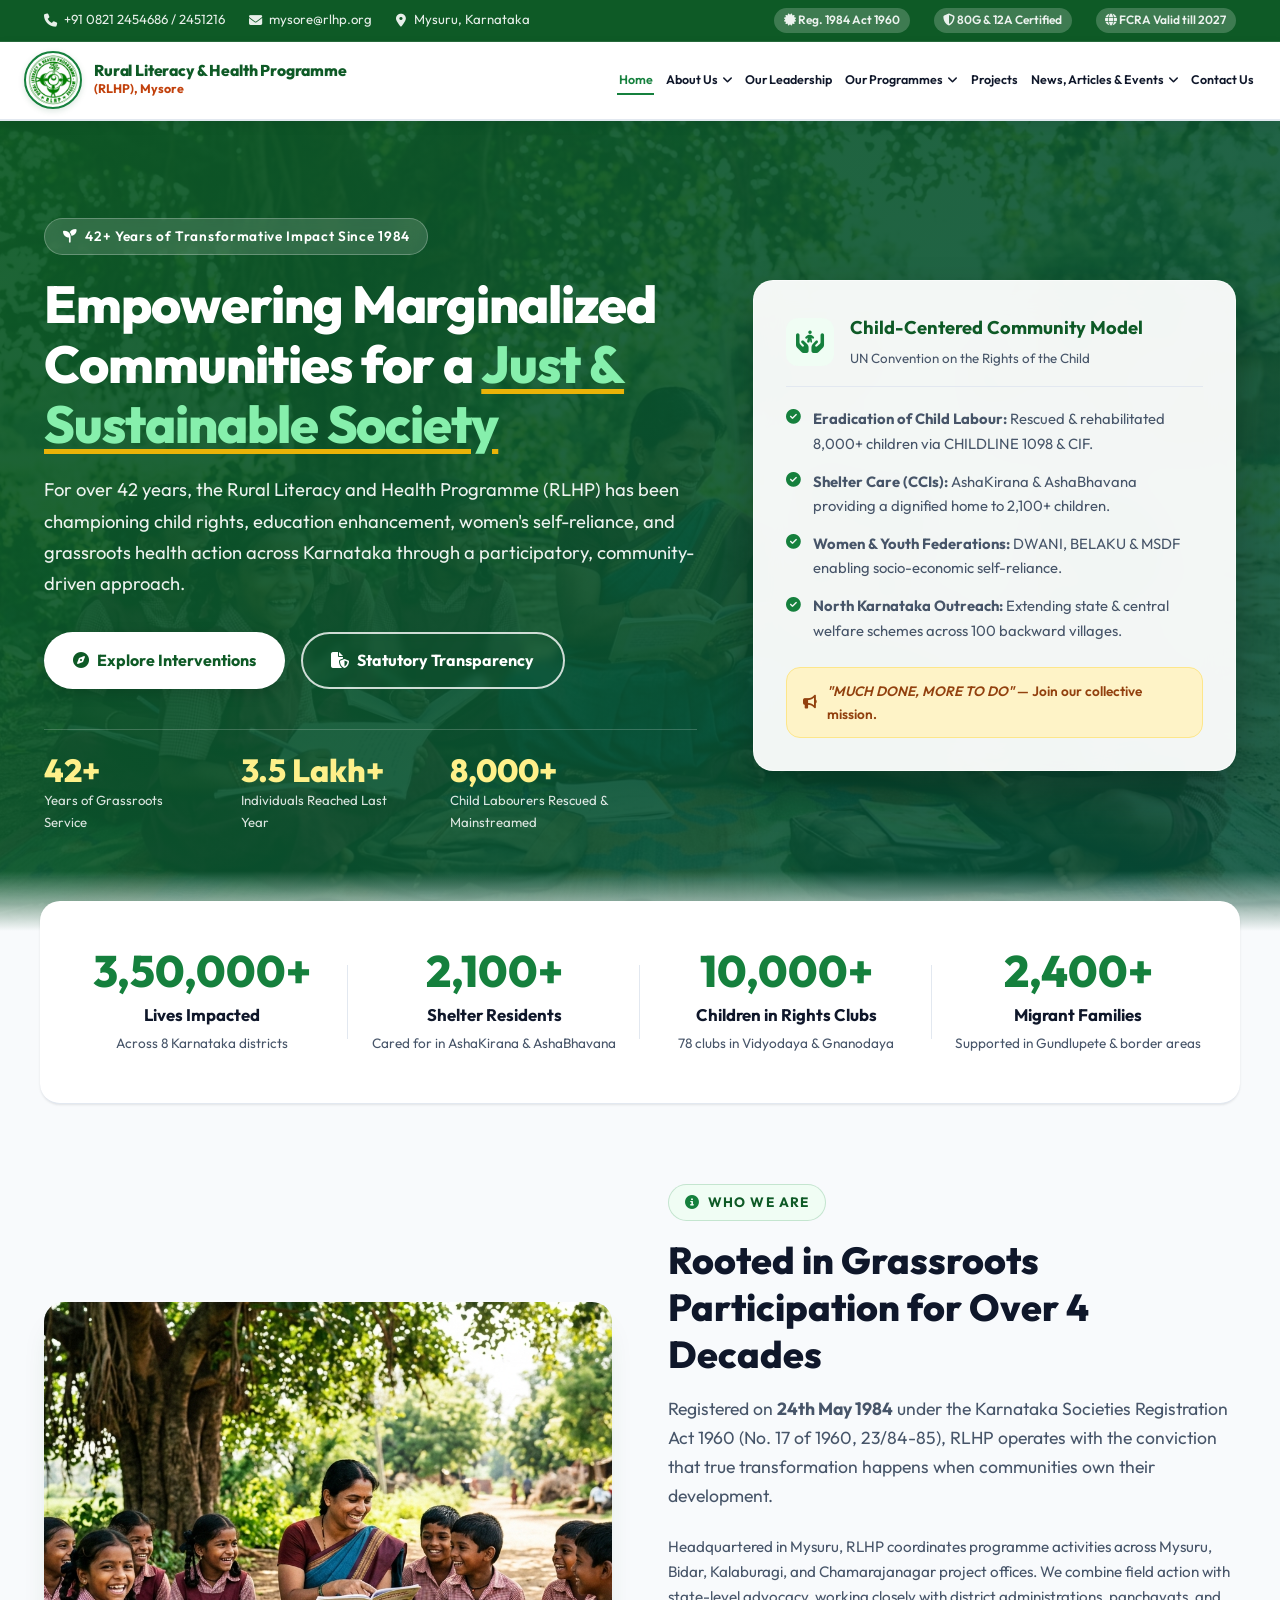
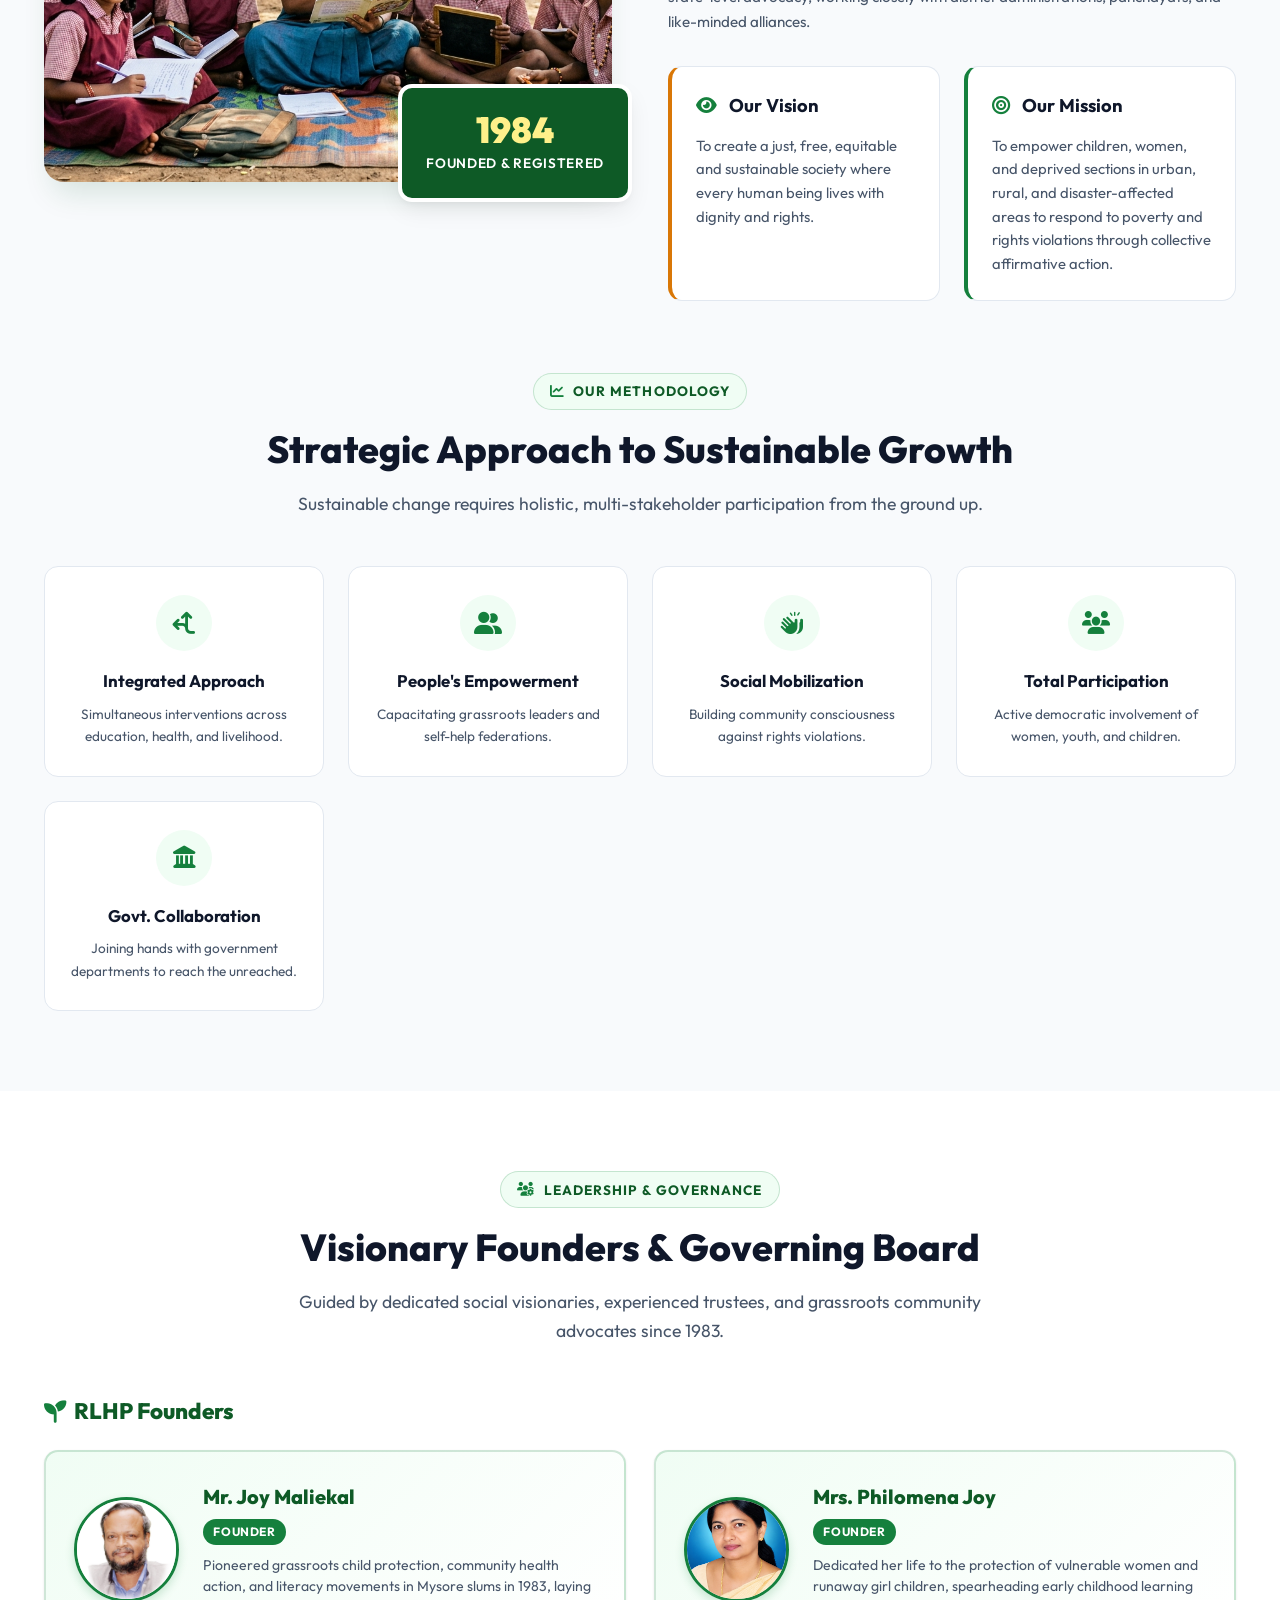
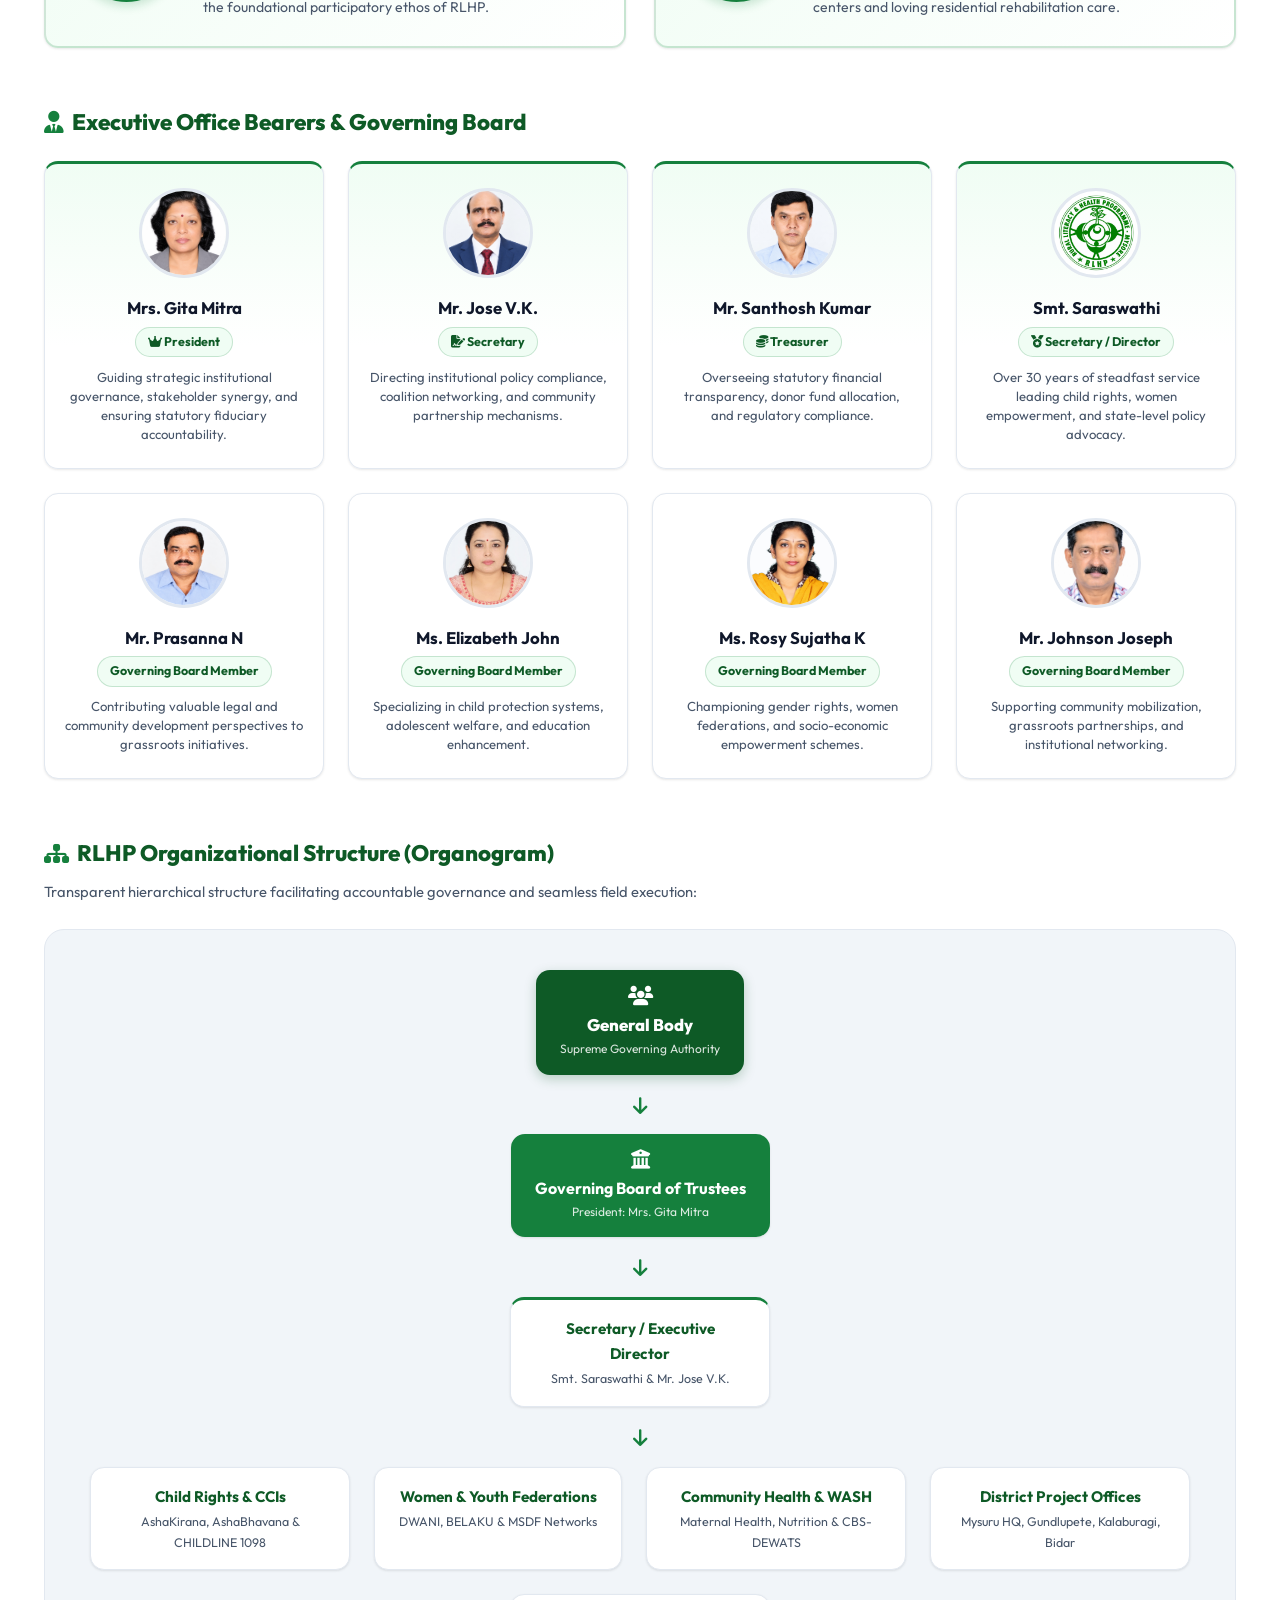
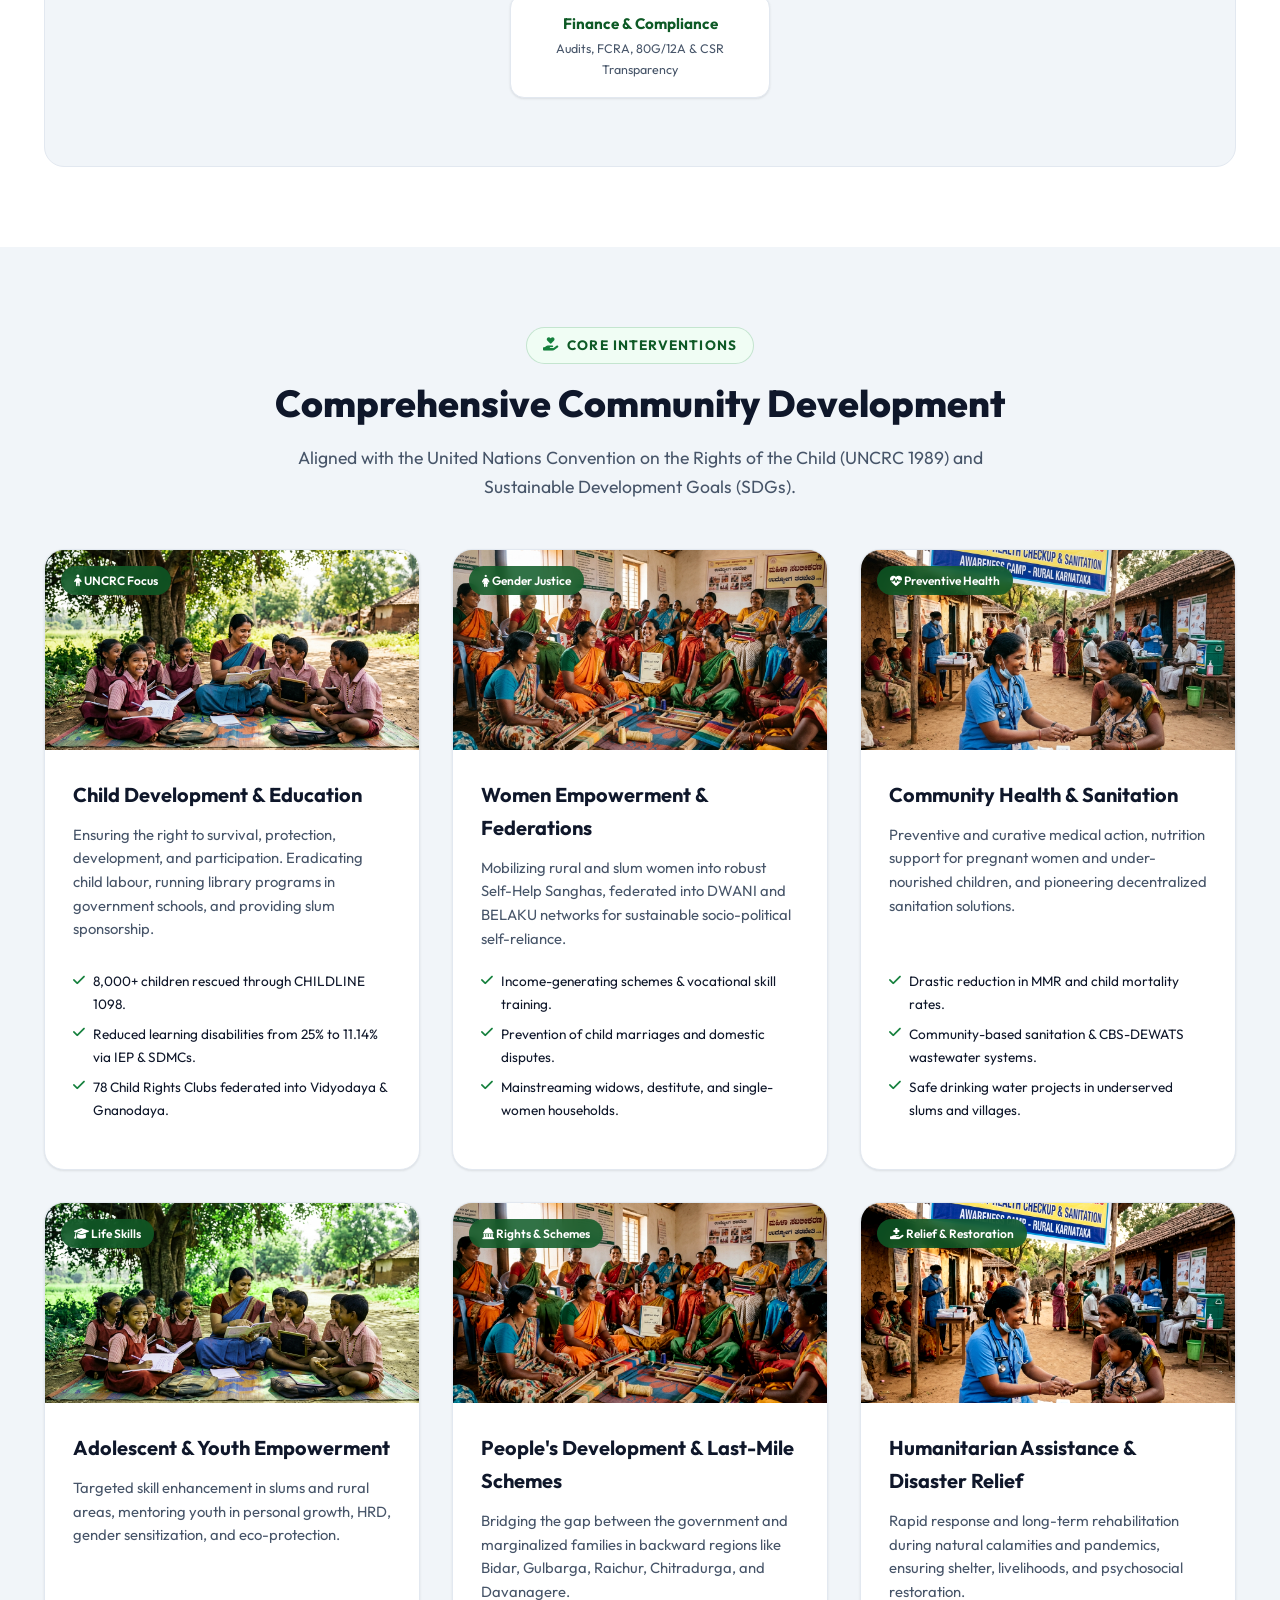
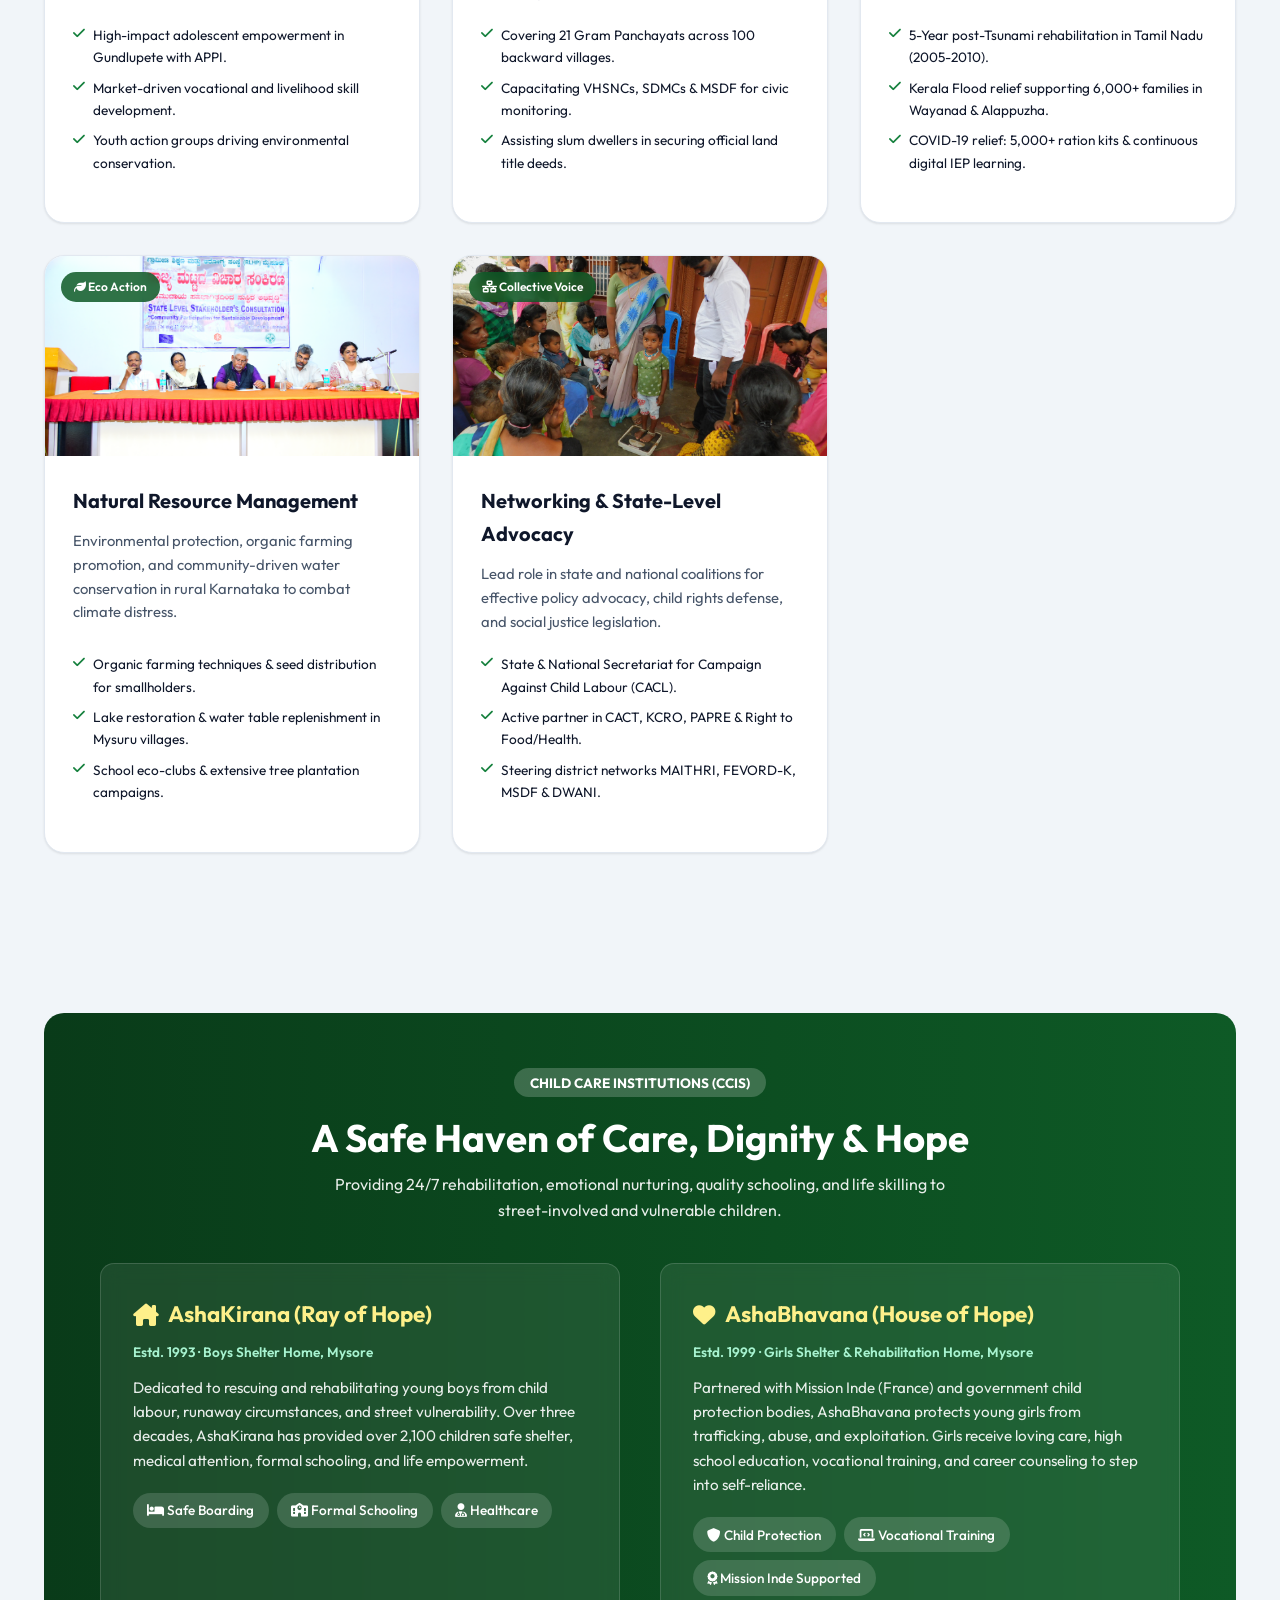
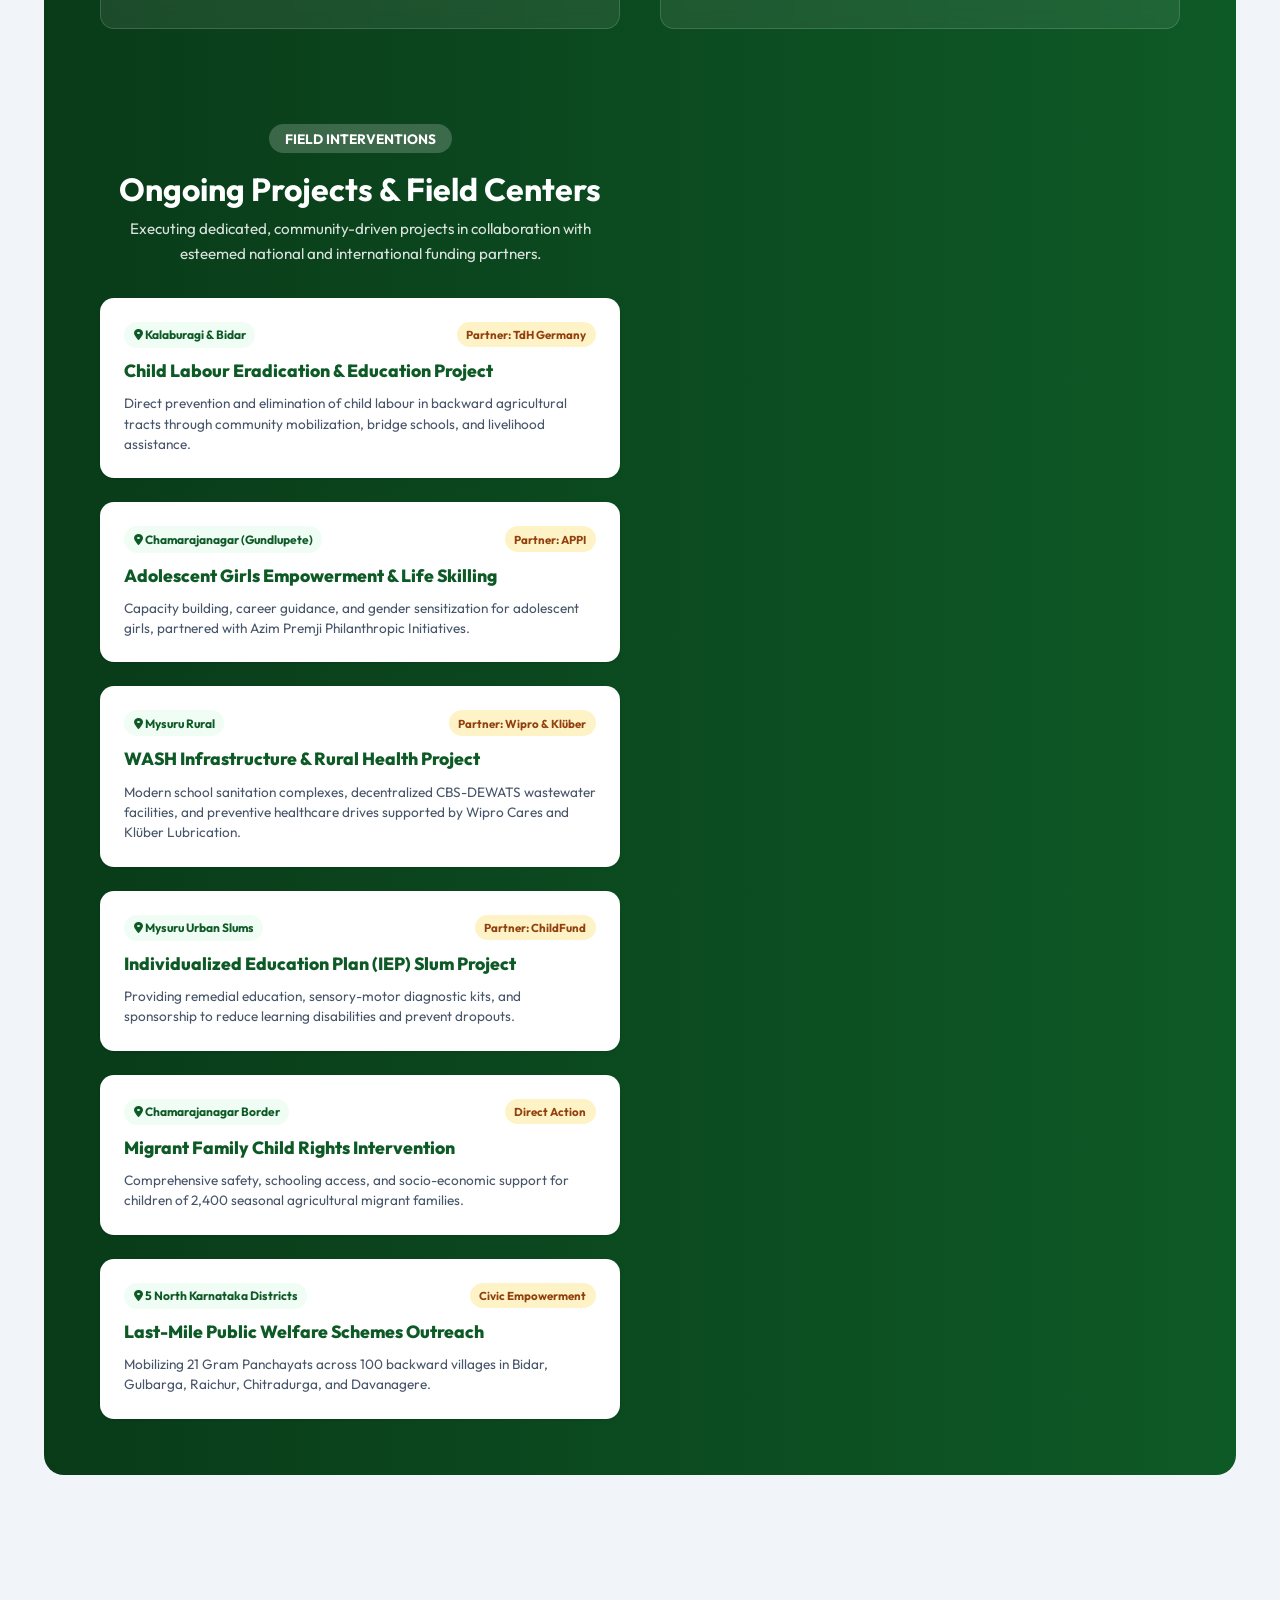
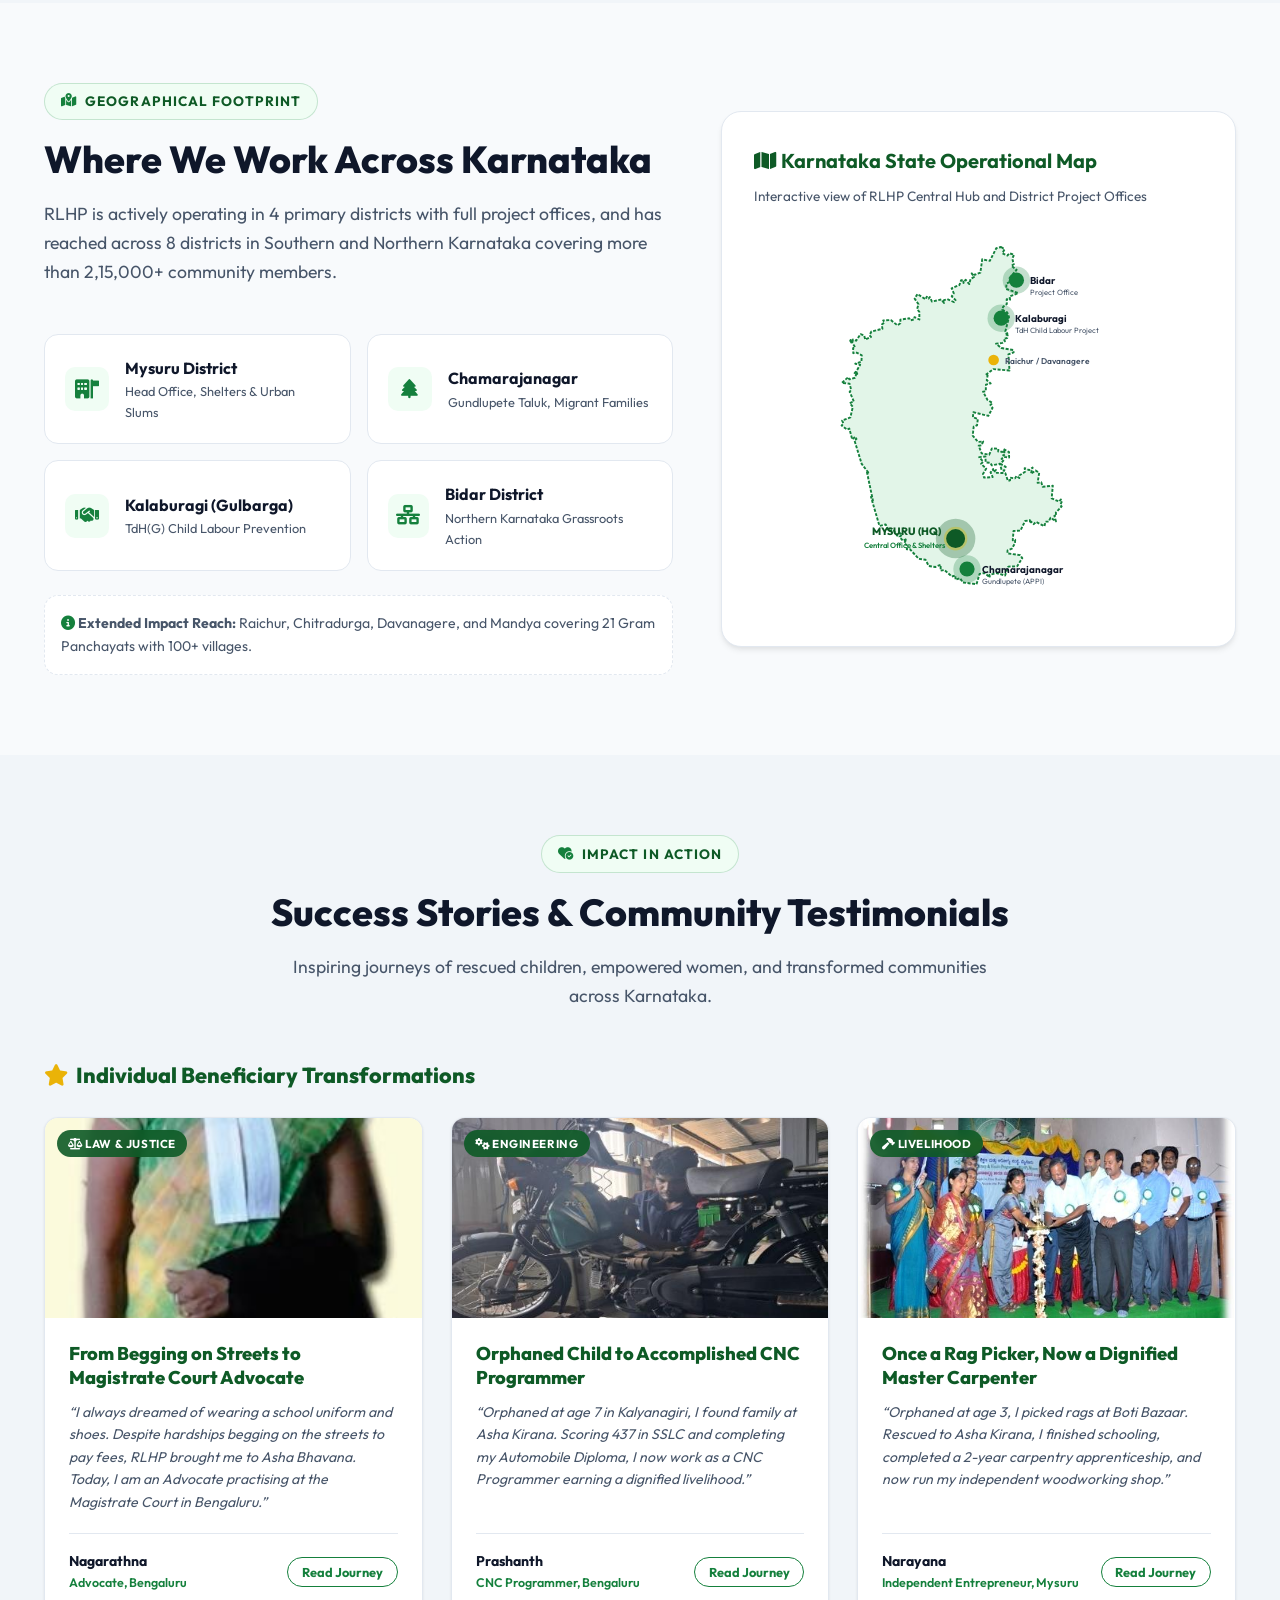
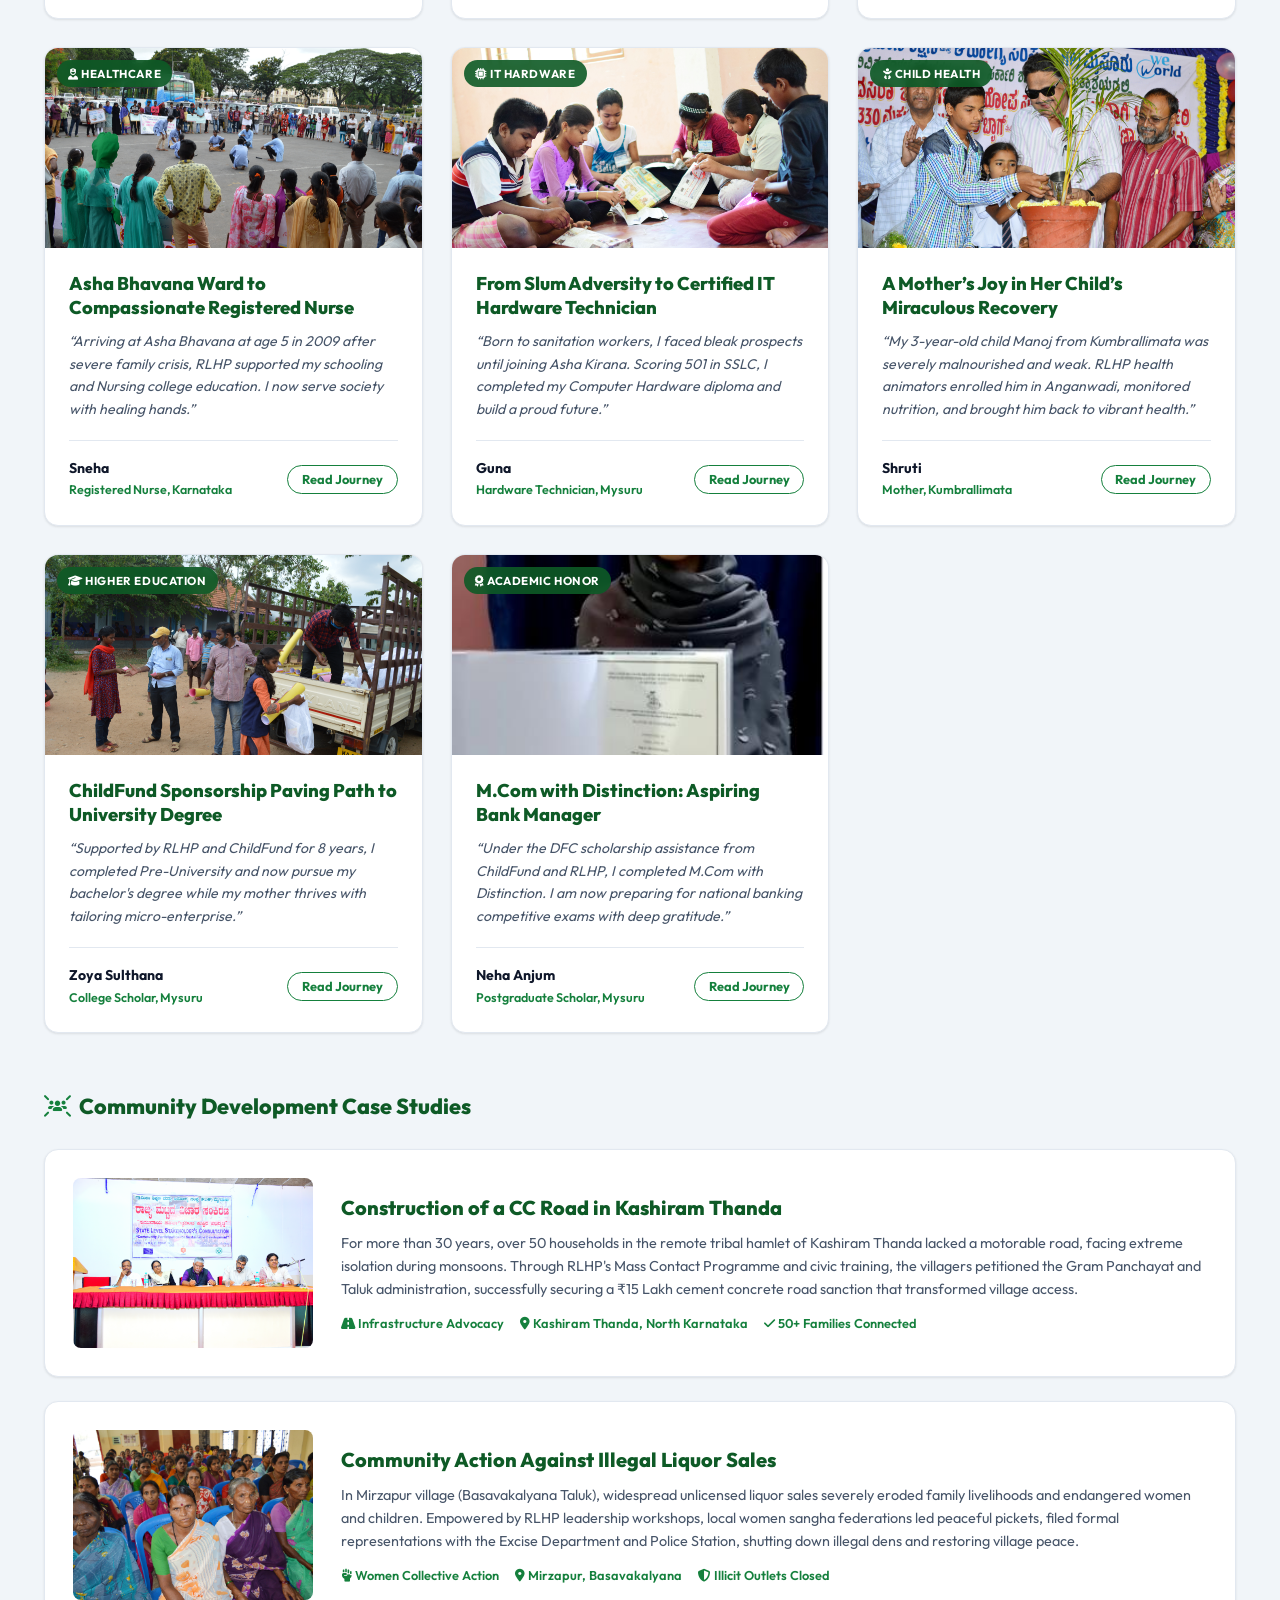
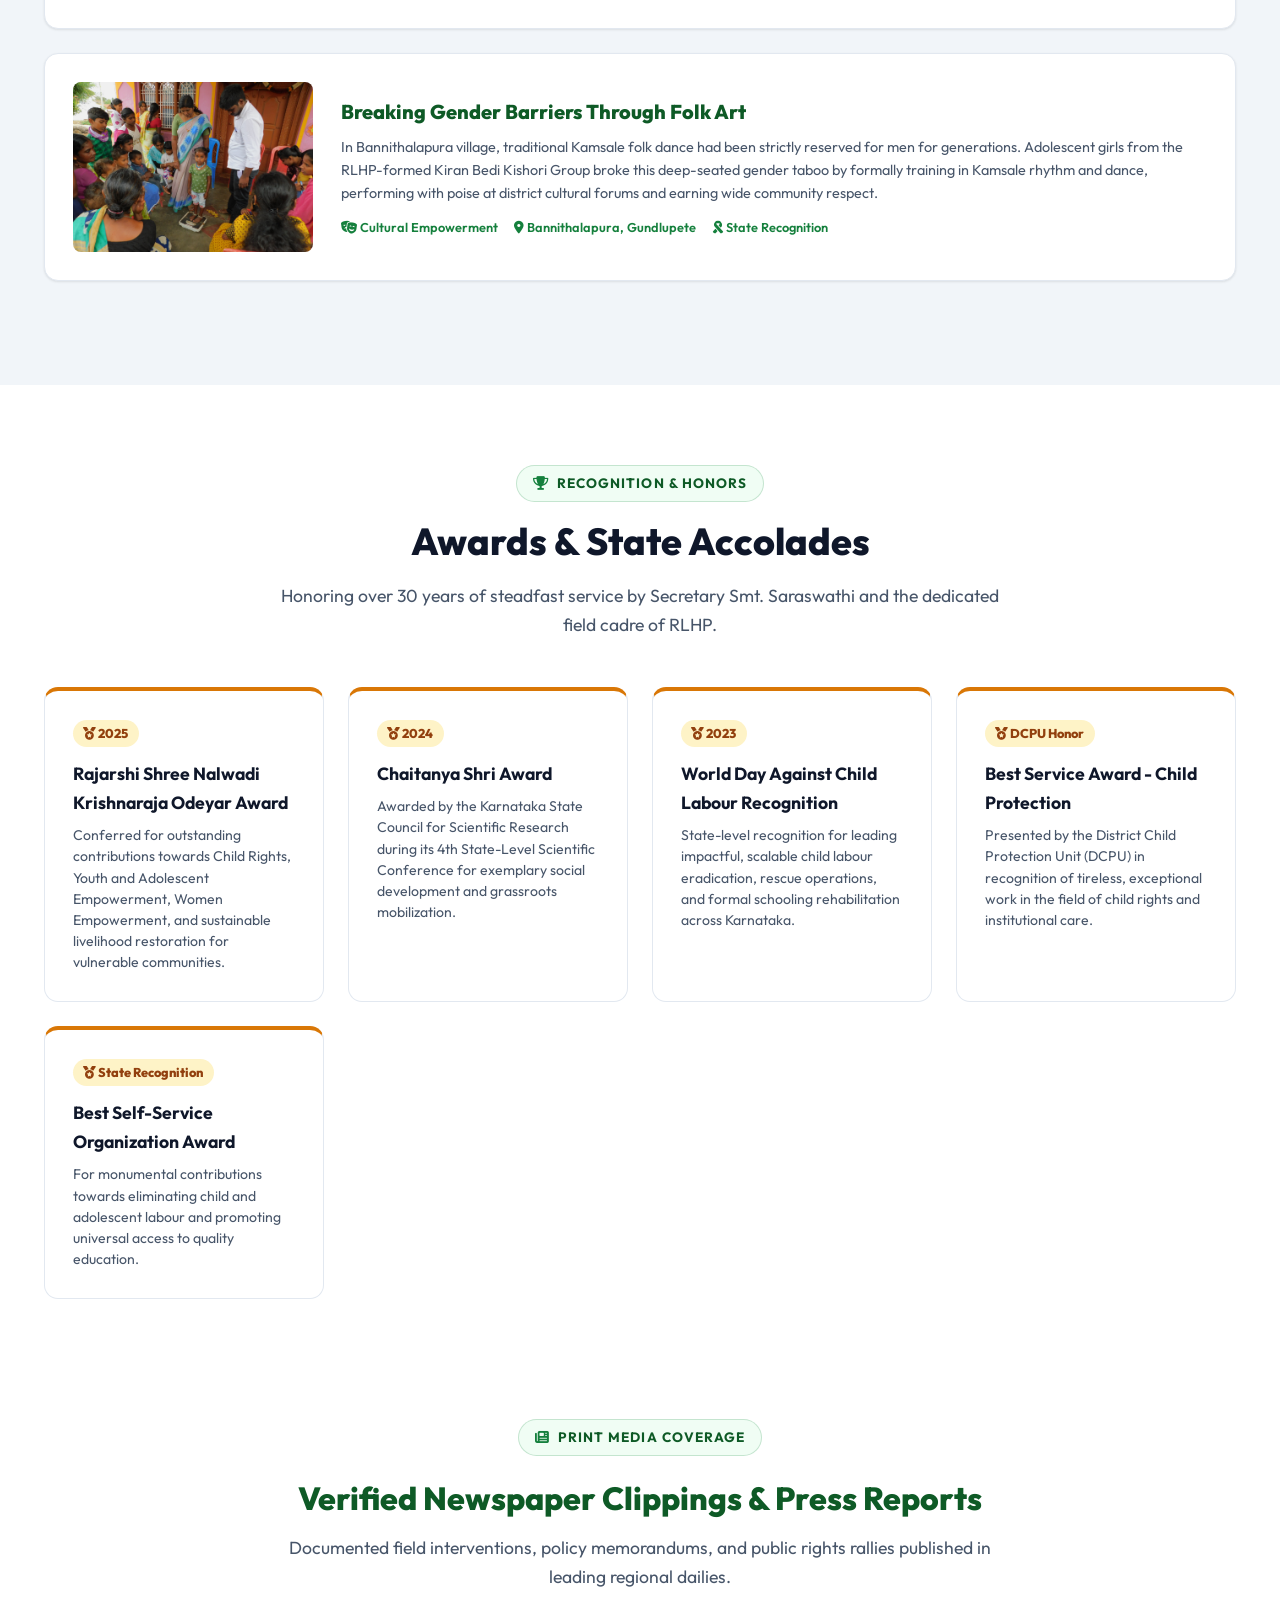
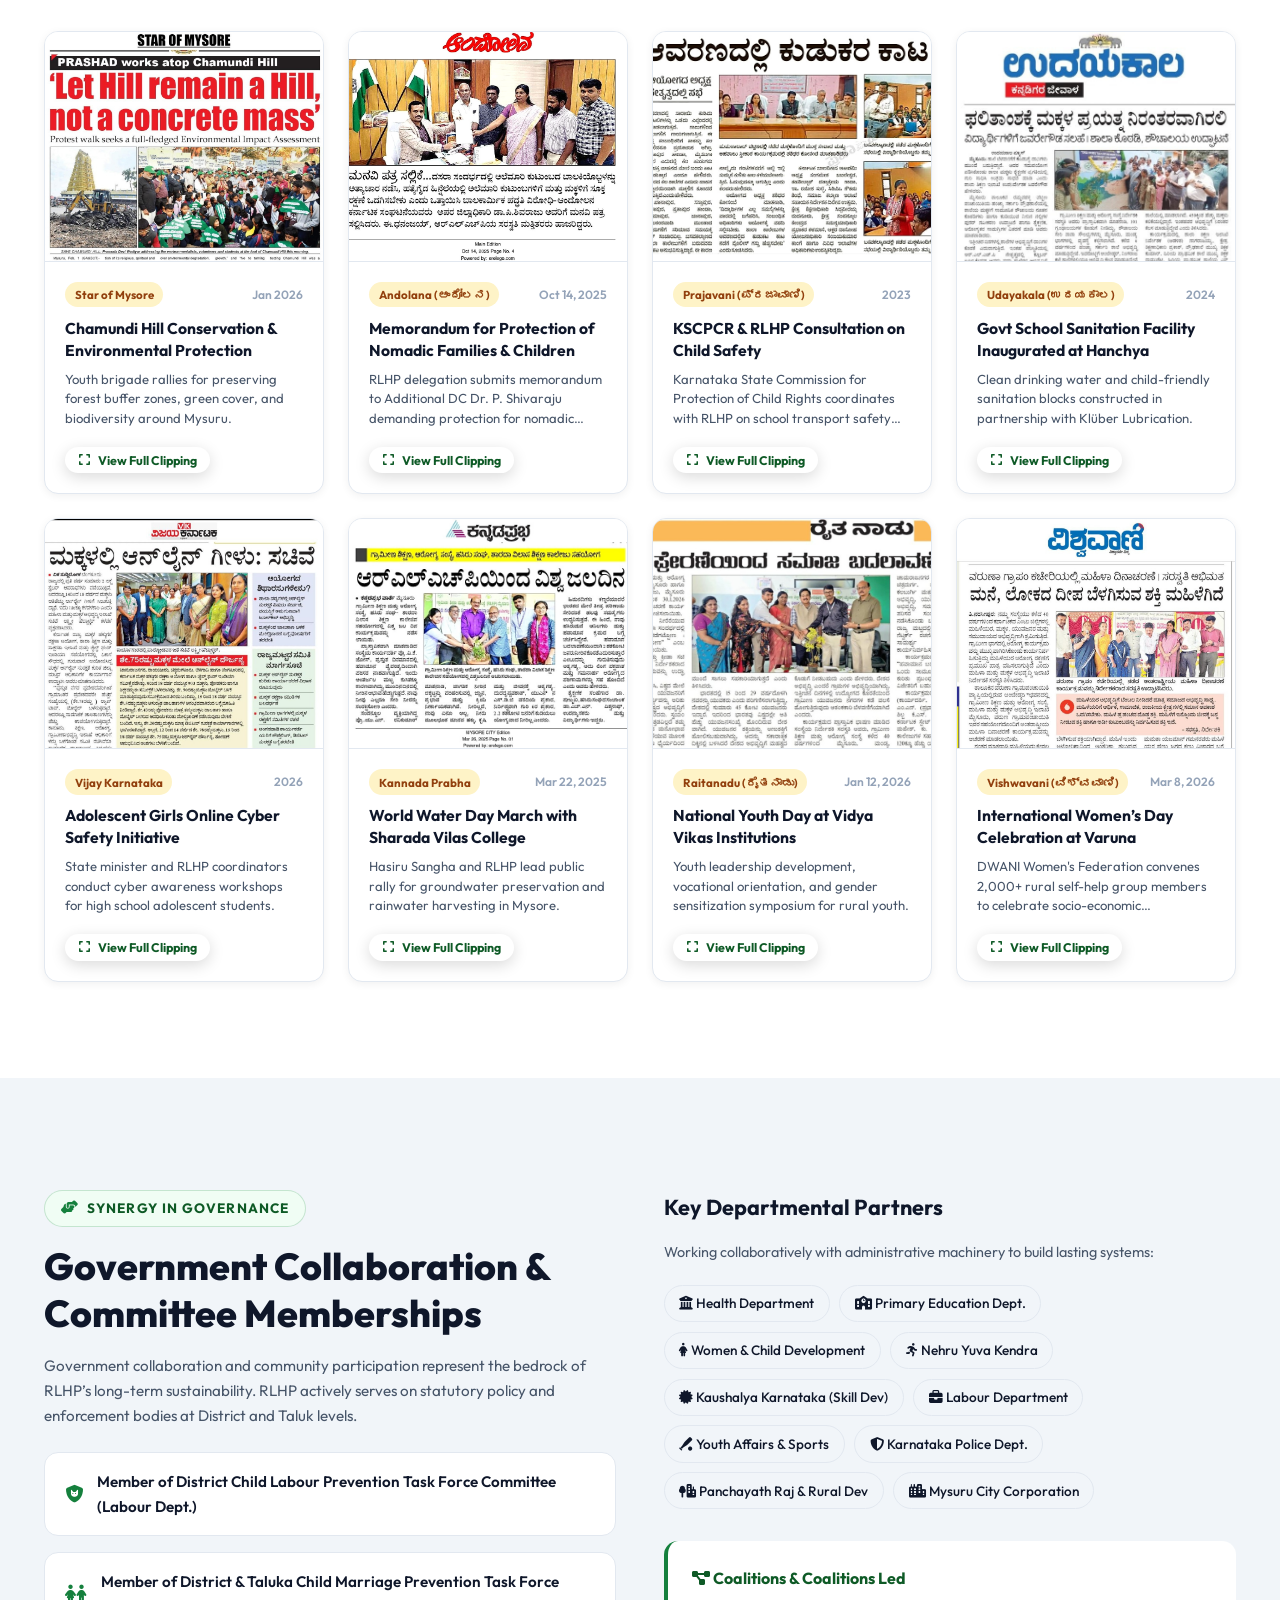
==== index.html @ 32c59906 "Initial commit: RLHP website with full assets and local server" ====
<!DOCTYPE html>
<html lang="en">
<head>
  <meta charset="UTF-8">
  <meta name="viewport" content="width=device-width, initial-scale=1.0">
  <title>RLHP - Rural Literacy & Health Programme | Mysore, Karnataka</title>
  <meta name="description" content="For over 42 years, RLHP has been committed to child rights, education, women empowerment, and community health across Karnataka.">
  
  <!-- Favicon using RLHP Logo -->
  <link rel="icon" type="image/jpeg" href="images/rlhp-logo.jpg">
  
  <!-- Fonts -->
  <link rel="preconnect" href="https://fonts.googleapis.com">
  <link rel="preconnect" href="https://fonts.gstatic.com" crossorigin>
  <link href="https://fonts.googleapis.com/css2?family=Outfit:wght@300;400;500;600;700;800;900&family=Playfair+Display:ital,wght@0,600;0,700;1,600&display=swap" rel="stylesheet">
  
  <!-- FontAwesome Icons -->
  <link rel="stylesheet" href="https://cdnjs.cloudflare.com/ajax/libs/font-awesome/6.5.1/css/all.min.css">
  
  <!-- Main Stylesheet -->
  <link rel="stylesheet" href="style.css">
</head>
<body>

  <!-- Top Notification & Quick Contact Bar -->
  <div class="topbar">
    <div class="container">
      <div class="topbar-info">
        <span class="topbar-item"><i class="fa-solid fa-phone"></i> +91 0821 2454686 / 2451216</span>
        <span class="topbar-item"><i class="fa-solid fa-envelope"></i> mysore@rlhp.org</span>
        <span class="topbar-item"><i class="fa-solid fa-location-dot"></i> Mysuru, Karnataka</span>
      </div>
      <div class="topbar-actions">
        <span class="topbar-badge"><i class="fa-solid fa-certificate"></i> Reg. 1984 Act 1960</span>
        <span class="topbar-badge"><i class="fa-solid fa-shield-halved"></i> 80G & 12A Certified</span>
        <span class="topbar-badge"><i class="fa-solid fa-globe"></i> FCRA Valid till 2027</span>
      </div>
    </div>
  </div>

  <!-- Header / Navigation Bar with brand logo cornered perfectly -->
  <header class="navbar" id="navbar" style="position: sticky !important; top: 0 !important; z-index: 99999 !important; background: #ffffff !important; box-shadow: 0 4px 12px rgba(0,0,0,0.08) !important; width: 100% !important;">
    <div class="container">
      <a href="#home" class="brand-logo-link" id="brand-logo" style="text-decoration: none; cursor: pointer; transform: none !important; transition: none !important;">
        <img src="images/rlhp-logo.jpg" alt="RLHP Logo" class="brand-logo-img" style="width: 58px !important; height: 58px !important; min-width: 58px !important; max-width: 58px !important; min-height: 58px !important; max-height: 58px !important; transform: none !important; transition: none !important; object-fit: contain !important; flex-shrink: 0 !important; border-radius: 50% !important; border: 2px solid #15803d !important; padding: 2px !important; background: #fff !important; display: block !important;">
        <div class="brand-text-block">
          <span class="brand-name">Rural Literacy & Health Programme</span>
          <span class="brand-tagline" style="color: #c2410c; font-weight: 700;">(RLHP), Mysore</span>
        </div>
      </a>

      <nav class="nav-menu" id="nav-menu">
        <a href="#home" class="nav-link active">Home</a>
        <a href="#about" class="nav-link">About Us <i class="fa-solid fa-angle-down" style="font-size: 0.75rem; margin-left: 2px;"></i></a>
        <a href="#leadership" class="nav-link">Our Leadership</a>
        <a href="#programmes" class="nav-link">Our Programmes <i class="fa-solid fa-angle-down" style="font-size: 0.75rem; margin-left: 2px;"></i></a>
        <a href="#projects" class="nav-link">Projects</a>
        <a href="#news-events" class="nav-link">News, Articles & Events <i class="fa-solid fa-angle-down" style="font-size: 0.75rem; margin-left: 2px;"></i></a>
        <a href="#contact" class="nav-link">Contact Us</a>
      </nav>

      <button class="mobile-toggle" id="mobile-toggle" aria-label="Toggle navigation">
        <i class="fa-solid fa-bars"></i>
      </button>
    </div>
  </header>

  <!-- Hero Section -->
  <section class="hero" id="home">
    <div class="container">
      <div class="hero-grid">
        <div class="hero-content">
          <div class="hero-badge">
            <i class="fa-solid fa-seedling"></i> 42+ Years of Transformative Impact Since 1984
          </div>
          <h1 class="hero-title">
            Empowering Marginalized Communities for a <span>Just & Sustainable Society</span>
          </h1>
          <p class="hero-desc">
            For over 42 years, the Rural Literacy and Health Programme (RLHP) has been championing child rights, education enhancement, women's self-reliance, and grassroots health action across Karnataka through a participatory, community-driven approach.
          </p>
          <div class="hero-actions">
            <a href="#programmes" class="btn-primary"><i class="fa-solid fa-compass"></i> Explore Interventions</a>
            <a href="#compliance" class="btn-outline"><i class="fa-solid fa-file-shield"></i> Statutory Transparency</a>
          </div>

          <div class="hero-stats-banner">
            <div>
              <div class="hstat-num">42+</div>
              <div class="hstat-label">Years of Grassroots Service</div>
            </div>
            <div>
              <div class="hstat-num">3.5 Lakh+</div>
              <div class="hstat-label">Individuals Reached Last Year</div>
            </div>
            <div>
              <div class="hstat-num">8,000+</div>
              <div class="hstat-label">Child Labourers Rescued & Mainstreamed</div>
            </div>
          </div>
        </div>

        <div class="hero-card">
          <div class="hero-card-header">
            <div class="hero-card-icon">
              <i class="fa-solid fa-hands-holding-child"></i>
            </div>
            <div>
              <div class="hero-card-title">Child-Centered Community Model</div>
              <small style="color: var(--text-muted);">UN Convention on the Rights of the Child</small>
            </div>
          </div>

          <div class="hero-focus-list">
            <div class="hero-focus-item">
              <i class="fa-solid fa-circle-check"></i>
              <span><strong>Eradication of Child Labour:</strong> Rescued & rehabilitated 8,000+ children via CHILDLINE 1098 & CIF.</span>
            </div>
            <div class="hero-focus-item">
              <i class="fa-solid fa-circle-check"></i>
              <span><strong>Shelter Care (CCIs):</strong> AshaKirana & AshaBhavana providing a dignified home to 2,100+ children.</span>
            </div>
            <div class="hero-focus-item">
              <i class="fa-solid fa-circle-check"></i>
              <span><strong>Women & Youth Federations:</strong> DWANI, BELAKU & MSDF enabling socio-economic self-reliance.</span>
            </div>
            <div class="hero-focus-item">
              <i class="fa-solid fa-circle-check"></i>
              <span><strong>North Karnataka Outreach:</strong> Extending state & central welfare schemes across 100 backward villages.</span>
            </div>
          </div>

          <div class="hero-callout-pill">
            <i class="fa-solid fa-bullhorn"></i>
            <span><em>"MUCH DONE, MORE TO DO"</em> — Join our collective mission.</span>
          </div>
        </div>
      </div>
    </div>
  </section>

  <!-- Impact Counter Strip -->
  <div class="impact-strip">
    <div class="impact-grid">
      <div class="impact-card">
        <div class="impact-card-num">3,50,000+</div>
        <div class="impact-card-title">Lives Impacted</div>
        <div class="impact-card-desc">Across 8 Karnataka districts</div>
      </div>
      <div class="impact-card">
        <div class="impact-card-num">2,100+</div>
        <div class="impact-card-title">Shelter Residents</div>
        <div class="impact-card-desc">Cared for in AshaKirana & AshaBhavana</div>
      </div>
      <div class="impact-card">
        <div class="impact-card-num">10,000+</div>
        <div class="impact-card-title">Children in Rights Clubs</div>
        <div class="impact-card-desc">78 clubs in Vidyodaya & Gnanodaya</div>
      </div>
      <div class="impact-card">
        <div class="impact-card-num">2,400+</div>
        <div class="impact-card-title">Migrant Families</div>
        <div class="impact-card-desc">Supported in Gundlupete & border areas</div>
      </div>
    </div>
  </div>

  <!-- About Us Section -->
  <section class="about-section" id="about">
    <div class="container">
      <div class="about-grid">
        <div class="about-image-wrapper">
          <img src="images/hero.jpg" alt="RLHP Community Field Education" class="about-main-img">
          <div class="about-float-badge">
            <div class="badge-big">1984</div>
            <div class="badge-text">Founded & Registered</div>
          </div>
        </div>

        <div class="about-content">
          <div class="section-tag"><i class="fa-solid fa-info-circle"></i> Who We Are</div>
          <h2 class="section-title">Rooted in Grassroots Participation for Over 4 Decades</h2>
          <p class="section-desc" style="margin-bottom: 1.5rem;">
            Registered on <strong>24th May 1984</strong> under the Karnataka Societies Registration Act 1960 (No. 17 of 1960, 23/84-85), RLHP operates with the conviction that true transformation happens when communities own their development.
          </p>
          <p style="color: var(--text-muted); margin-bottom: 1.5rem; font-size: 0.95rem;">
            Headquartered in Mysuru, RLHP coordinates programme activities across Mysuru, Bidar, Kalaburagi, and Chamarajanagar project offices. We combine field action with state-level advocacy, working closely with district administrations, panchayats, and like-minded alliances.
          </p>

          <!-- Vision & Mission -->
          <div class="vm-grid">
            <div class="vm-card vision">
              <div class="vm-header">
                <i class="fa-solid fa-eye"></i> Our Vision
              </div>
              <p>To create a just, free, equitable and sustainable society where every human being lives with dignity and rights.</p>
            </div>
            <div class="vm-card mission">
              <div class="vm-header">
                <i class="fa-solid fa-bullseye"></i> Our Mission
              </div>
              <p>To empower children, women, and deprived sections in urban, rural, and disaster-affected areas to respond to poverty and rights violations through collective affirmative action.</p>
            </div>
          </div>
        </div>
      </div>

      <!-- Core Strategies -->
      <div style="margin-top: 4.5rem;">
        <div class="text-center">
          <div class="section-tag"><i class="fa-solid fa-chart-line"></i> Our Methodology</div>
          <h2 class="section-title">Strategic Approach to Sustainable Growth</h2>
          <p class="section-desc">Sustainable change requires holistic, multi-stakeholder participation from the ground up.</p>
        </div>

        <div class="strategies-grid">
          <div class="strategy-box">
            <div class="strategy-icon"><i class="fa-solid fa-arrows-split-up-and-left"></i></div>
            <h4>Integrated Approach</h4>
            <p style="font-size: 0.85rem; color: var(--text-muted); margin-top: 0.5rem;">Simultaneous interventions across education, health, and livelihood.</p>
          </div>
          <div class="strategy-box">
            <div class="strategy-icon"><i class="fa-solid fa-user-group"></i></div>
            <h4>People's Empowerment</h4>
            <p style="font-size: 0.85rem; color: var(--text-muted); margin-top: 0.5rem;">Capacitating grassroots leaders and self-help federations.</p>
          </div>
          <div class="strategy-box">
            <div class="strategy-icon"><i class="fa-solid fa-hands-clapping"></i></div>
            <h4>Social Mobilization</h4>
            <p style="font-size: 0.85rem; color: var(--text-muted); margin-top: 0.5rem;">Building community consciousness against rights violations.</p>
          </div>
          <div class="strategy-box">
            <div class="strategy-icon"><i class="fa-solid fa-users"></i></div>
            <h4>Total Participation</h4>
            <p style="font-size: 0.85rem; color: var(--text-muted); margin-top: 0.5rem;">Active democratic involvement of women, youth, and children.</p>
          </div>
          <div class="strategy-box">
            <div class="strategy-icon"><i class="fa-solid fa-landmark"></i></div>
            <h4>Govt. Collaboration</h4>
            <p style="font-size: 0.85rem; color: var(--text-muted); margin-top: 0.5rem;">Joining hands with government departments to reach the unreached.</p>
          </div>
        </div>
      </div>
    </div>
  </section>

  
  <!-- Our Leadership Section -->
  <section class="leadership-section" id="leadership">
    <div class="container">
      <div class="text-center">
        <div class="section-tag"><i class="fa-solid fa-users-gear"></i> Leadership & Governance</div>
        <h2 class="section-title">Visionary Founders & Governing Board</h2>
        <p class="section-desc">
          Guided by dedicated social visionaries, experienced trustees, and grassroots community advocates since 1983.
        </p>
      </div>

      <!-- Founders Subsection -->
      <div style="margin-bottom: 3.5rem;">
        <h3 style="font-size: 1.4rem; font-weight: 800; color: var(--primary-deep); margin-bottom: 1.25rem; display: flex; align-items: center; gap: 0.5rem;">
          <i class="fa-solid fa-seedling" style="color: var(--primary);"></i> RLHP Founders
        </h3>
        <div class="founders-grid">
          <div class="founder-card">
            <img src="images/team/joy_maliekal.jpg" alt="Mr. Joy Maliekal" class="founder-img">
            <div class="founder-info">
              <h3>Mr. Joy Maliekal</h3>
              <span class="founder-badge">Founder</span>
              <p>Pioneered grassroots child protection, community health action, and literacy movements in Mysore slums in 1983, laying the foundational participatory ethos of RLHP.</p>
            </div>
          </div>

          <div class="founder-card">
            <img src="images/team/philomena_joy.jpg" alt="Mrs. Philomena Joy" class="founder-img">
            <div class="founder-info">
              <h3>Mrs. Philomena Joy</h3>
              <span class="founder-badge">Founder</span>
              <p>Dedicated her life to the protection of vulnerable women and runaway girl children, spearheading early childhood learning centers and loving residential rehabilitation care.</p>
            </div>
          </div>
        </div>
      </div>

      <!-- Executive Office Bearers & Governing Board -->
      <div style="margin-bottom: 3.5rem;">
        <h3 style="font-size: 1.4rem; font-weight: 800; color: var(--primary-deep); margin-bottom: 1.25rem; display: flex; align-items: center; gap: 0.5rem;">
          <i class="fa-solid fa-user-tie" style="color: var(--primary);"></i> Executive Office Bearers & Governing Board
        </h3>
        <div class="board-grid">
          <!-- President -->
          <div class="leader-card key-leader">
            <img src="images/team/gita_mithra.jpg" alt="Mrs. Gita Mitra" class="leader-img">
            <h4 class="leader-name">Mrs. Gita Mitra</h4>
            <span class="leader-role-badge"><i class="fa-solid fa-crown"></i> President</span>
            <p class="leader-desc">Guiding strategic institutional governance, stakeholder synergy, and ensuring statutory fiduciary accountability.</p>
          </div>

          <!-- Secretary -->
          <div class="leader-card key-leader">
            <img src="images/team/jose_vk.jpg" alt="Mr. Jose V.K." class="leader-img">
            <h4 class="leader-name">Mr. Jose V.K.</h4>
            <span class="leader-role-badge"><i class="fa-solid fa-file-signature"></i> Secretary</span>
            <p class="leader-desc">Directing institutional policy compliance, coalition networking, and community partnership mechanisms.</p>
          </div>

          <!-- Treasurer -->
          <div class="leader-card key-leader">
            <img src="images/team/santhosh_kumar.jpg" alt="Mr. Santhosh Kumar" class="leader-img">
            <h4 class="leader-name">Mr. Santhosh Kumar</h4>
            <span class="leader-role-badge"><i class="fa-solid fa-coins"></i> Treasurer</span>
            <p class="leader-desc">Overseeing statutory financial transparency, donor fund allocation, and regulatory compliance.</p>
          </div>

          <!-- Director / Executive Secretary -->
          <div class="leader-card key-leader">
            <img src="images/rlhp-logo.jpg" alt="Smt. Saraswathi" class="leader-img" style="border-radius: 50%; padding: 4px; background: white;">
            <h4 class="leader-name">Smt. Saraswathi</h4>
            <span class="leader-role-badge"><i class="fa-solid fa-medal"></i> Secretary / Director</span>
            <p class="leader-desc">Over 30 years of steadfast service leading child rights, women empowerment, and state-level policy advocacy.</p>
          </div>

          <!-- Board Member: Prasanna N -->
          <div class="leader-card">
            <img src="images/team/prasanna_n.jpg" alt="Mr. Prasanna N" class="leader-img">
            <h4 class="leader-name">Mr. Prasanna N</h4>
            <span class="leader-role-badge">Governing Board Member</span>
            <p class="leader-desc">Contributing valuable legal and community development perspectives to grassroots initiatives.</p>
          </div>

          <!-- Board Member: Elizabeth John -->
          <div class="leader-card">
            <img src="images/team/elizabeth_john.jpg" alt="Ms. Elizabeth John" class="leader-img">
            <h4 class="leader-name">Ms. Elizabeth John</h4>
            <span class="leader-role-badge">Governing Board Member</span>
            <p class="leader-desc">Specializing in child protection systems, adolescent welfare, and education enhancement.</p>
          </div>

          <!-- Board Member: Rosy Sujatha K -->
          <div class="leader-card">
            <img src="images/team/rosy_sujatha.jpg" alt="Ms. Rosy Sujatha K" class="leader-img">
            <h4 class="leader-name">Ms. Rosy Sujatha K</h4>
            <span class="leader-role-badge">Governing Board Member</span>
            <p class="leader-desc">Championing gender rights, women federations, and socio-economic empowerment schemes.</p>
          </div>

          <!-- Board Member: Johnson Joseph -->
          <div class="leader-card">
            <img src="images/team/johnson_joseph.jpg" alt="Mr. Johnson Joseph" class="leader-img">
            <h4 class="leader-name">Mr. Johnson Joseph</h4>
            <span class="leader-role-badge">Governing Board Member</span>
            <p class="leader-desc">Supporting community mobilization, grassroots partnerships, and institutional networking.</p>
          </div>
        </div>
      </div>

      <!-- Organizational Structure (Organogram) -->
      <div>
        <h3 style="font-size: 1.4rem; font-weight: 800; color: var(--primary-deep); margin-bottom: 0.5rem; display: flex; align-items: center; gap: 0.5rem;">
          <i class="fa-solid fa-sitemap" style="color: var(--primary);"></i> RLHP Organizational Structure (Organogram)
        </h3>
        <p style="color: var(--text-muted); font-size: 0.92rem; margin-bottom: 1.5rem;">Transparent hierarchical structure facilitating accountable governance and seamless field execution:</p>
        
        <div class="organogram-wrap">
          <div class="organo-level">
            <div class="organo-node root-node">
              <i class="fa-solid fa-users" style="margin-bottom: 0.35rem; display: block; font-size: 1.25rem;"></i>
              General Body
              <small style="color: rgba(255,255,255,0.85); font-weight: 400; font-size: 0.75rem;">Supreme Governing Authority</small>
            </div>
          </div>

          <div style="text-align: center; color: var(--primary); font-size: 1.2rem; margin: -0.75rem 0 0.75rem;"><i class="fa-solid fa-arrow-down"></i></div>

          <div class="organo-level">
            <div class="organo-node tier-2">
              <i class="fa-solid fa-building-columns" style="margin-bottom: 0.35rem; display: block; font-size: 1.2rem;"></i>
              Governing Board of Trustees
              <small style="color: rgba(255,255,255,0.85); font-weight: 400; font-size: 0.75rem;">President: Mrs. Gita Mitra</small>
            </div>
          </div>

          <div style="text-align: center; color: var(--primary); font-size: 1.2rem; margin: -0.75rem 0 0.75rem;"><i class="fa-solid fa-arrow-down"></i></div>

          <div class="organo-level">
            <div class="organo-node tier-3">
              <h5>Secretary / Executive Director</h5>
              <small>Smt. Saraswathi & Mr. Jose V.K.</small>
            </div>
          </div>

          <div style="text-align: center; color: var(--primary); font-size: 1.2rem; margin: -0.75rem 0 0.75rem;"><i class="fa-solid fa-arrow-down"></i></div>

          <!-- Divisional Wings -->
          <div class="organo-level">
            <div class="organo-node">
              <h5>Child Rights & CCIs</h5>
              <small>AshaKirana, AshaBhavana & CHILDLINE 1098</small>
            </div>
            <div class="organo-node">
              <h5>Women & Youth Federations</h5>
              <small>DWANI, BELAKU & MSDF Networks</small>
            </div>
            <div class="organo-node">
              <h5>Community Health & WASH</h5>
              <small>Maternal Health, Nutrition & CBS-DEWATS</small>
            </div>
            <div class="organo-node">
              <h5>District Project Offices</h5>
              <small>Mysuru HQ, Gundlupete, Kalaburagi, Bidar</small>
            </div>
            <div class="organo-node">
              <h5>Finance & Compliance</h5>
              <small>Audits, FCRA, 80G/12A & CSR Transparency</small>
            </div>
          </div>
        </div>
      </div>
    </div>
  </section>

  <!-- Comprehensive Programmes Section -->
  <section class="programmes-section" id="programmes" style="background: var(--bg-alt);">
    <div class="container">
      <div class="text-center">
        <div class="section-tag"><i class="fa-solid fa-hand-holding-heart"></i> Core Interventions</div>
        <h2 class="section-title">Comprehensive Community Development</h2>
        <p class="section-desc">
          Aligned with the United Nations Convention on the Rights of the Child (UNCRC 1989) and Sustainable Development Goals (SDGs).
        </p>
      </div>

      <div class="program-cards-grid">
        <!-- Card 1: Child Development -->
        <div class="program-card">
          <div class="prog-img-container">
            <img src="images/hero.jpg" alt="Child Development" class="prog-img">
            <span class="prog-badge"><i class="fa-solid fa-child"></i> UNCRC Focus</span>
          </div>
          <div class="prog-body">
            <h3 class="prog-title">Child Development & Education</h3>
            <p class="prog-text">
              Ensuring the right to survival, protection, development, and participation. Eradicating child labour, running library programs in government schools, and providing slum sponsorship.
            </p>
            <div class="prog-points">
              <div class="prog-point"><i class="fa-solid fa-check"></i> 8,000+ children rescued through CHILDLINE 1098.</div>
              <div class="prog-point"><i class="fa-solid fa-check"></i> Reduced learning disabilities from 25% to 11.14% via IEP & SDMCs.</div>
              <div class="prog-point"><i class="fa-solid fa-check"></i> 78 Child Rights Clubs federated into Vidyodaya & Gnanodaya.</div>
            </div>
          </div>
        </div>

        <!-- Card 2: Women Empowerment -->
        <div class="program-card">
          <div class="prog-img-container">
            <img src="images/women-empowerment.jpg" alt="Women Empowerment" class="prog-img">
            <span class="prog-badge"><i class="fa-solid fa-female"></i> Gender Justice</span>
          </div>
          <div class="prog-body">
            <h3 class="prog-title">Women Empowerment & Federations</h3>
            <p class="prog-text">
              Mobilizing rural and slum women into robust Self-Help Sanghas, federated into DWANI and BELAKU networks for sustainable socio-political self-reliance.
            </p>
            <div class="prog-points">
              <div class="prog-point"><i class="fa-solid fa-check"></i> Income-generating schemes & vocational skill training.</div>
              <div class="prog-point"><i class="fa-solid fa-check"></i> Prevention of child marriages and domestic disputes.</div>
              <div class="prog-point"><i class="fa-solid fa-check"></i> Mainstreaming widows, destitute, and single-women households.</div>
            </div>
          </div>
        </div>

        <!-- Card 3: Community Health & Sanitation -->
        <div class="program-card">
          <div class="prog-img-container">
            <img src="images/health-camp.jpg" alt="Health & Sanitation" class="prog-img">
            <span class="prog-badge"><i class="fa-solid fa-heart-pulse"></i> Preventive Health</span>
          </div>
          <div class="prog-body">
            <h3 class="prog-title">Community Health & Sanitation</h3>
            <p class="prog-text">
              Preventive and curative medical action, nutrition support for pregnant women and under-nourished children, and pioneering decentralized sanitation solutions.
            </p>
            <div class="prog-points">
              <div class="prog-point"><i class="fa-solid fa-check"></i> Drastic reduction in MMR and child mortality rates.</div>
              <div class="prog-point"><i class="fa-solid fa-check"></i> Community-based sanitation & CBS-DEWATS wastewater systems.</div>
              <div class="prog-point"><i class="fa-solid fa-check"></i> Safe drinking water projects in underserved slums and villages.</div>
            </div>
          </div>
        </div>

        <!-- Card 4: Adolescent & Youth -->
        <div class="program-card">
          <div class="prog-img-container">
            <img src="images/hero.jpg" alt="Youth Empowerment" class="prog-img" style="filter: hue-rotate(25deg);">
            <span class="prog-badge"><i class="fa-solid fa-graduation-cap"></i> Life Skills</span>
          </div>
          <div class="prog-body">
            <h3 class="prog-title">Adolescent & Youth Empowerment</h3>
            <p class="prog-text">
              Targeted skill enhancement in slums and rural areas, mentoring youth in personal growth, HRD, gender sensitization, and eco-protection.
            </p>
            <div class="prog-points">
              <div class="prog-point"><i class="fa-solid fa-check"></i> High-impact adolescent empowerment in Gundlupete with APPI.</div>
              <div class="prog-point"><i class="fa-solid fa-check"></i> Market-driven vocational and livelihood skill development.</div>
              <div class="prog-point"><i class="fa-solid fa-check"></i> Youth action groups driving environmental conservation.</div>
            </div>
          </div>
        </div>

        <!-- Card 5: People's Development & Last-Mile Public Schemes -->
        <div class="program-card">
          <div class="prog-img-container">
            <img src="images/women-empowerment.jpg" alt="People Development" class="prog-img" style="filter: brightness(0.95) contrast(1.1);">
            <span class="prog-badge"><i class="fa-solid fa-landmark-dome"></i> Rights & Schemes</span>
          </div>
          <div class="prog-body">
            <h3 class="prog-title">People's Development & Last-Mile Schemes</h3>
            <p class="prog-text">
              Bridging the gap between the government and marginalized families in backward regions like Bidar, Gulbarga, Raichur, Chitradurga, and Davanagere.
            </p>
            <div class="prog-points">
              <div class="prog-point"><i class="fa-solid fa-check"></i> Covering 21 Gram Panchayats across 100 backward villages.</div>
              <div class="prog-point"><i class="fa-solid fa-check"></i> Capacitating VHSNCs, SDMCs & MSDF for civic monitoring.</div>
              <div class="prog-point"><i class="fa-solid fa-check"></i> Assisting slum dwellers in securing official land title deeds.</div>
            </div>
          </div>
        </div>

        <!-- Card 6: Disaster Relief & Humanitarian Assistance -->
        <div class="program-card">
          <div class="prog-img-container">
            <img src="images/health-camp.jpg" alt="Humanitarian Relief" class="prog-img" style="filter: contrast(1.15);">
            <span class="prog-badge"><i class="fa-solid fa-hand-holding-medical"></i> Relief & Restoration</span>
          </div>
          <div class="prog-body">
            <h3 class="prog-title">Humanitarian Assistance & Disaster Relief</h3>
            <p class="prog-text">
              Rapid response and long-term rehabilitation during natural calamities and pandemics, ensuring shelter, livelihoods, and psychosocial restoration.
            </p>
            <div class="prog-points">
              <div class="prog-point"><i class="fa-solid fa-check"></i> 5-Year post-Tsunami rehabilitation in Tamil Nadu (2005-2010).</div>
              <div class="prog-point"><i class="fa-solid fa-check"></i> Kerala Flood relief supporting 6,000+ families in Wayanad & Alappuzha.</div>
              <div class="prog-point"><i class="fa-solid fa-check"></i> COVID-19 relief: 5,000+ ration kits & continuous digital IEP learning.</div>
            </div>
          </div>
        </div>
      
        <!-- Card 7: Natural Resource Management -->
        <div class="program-card">
          <div class="prog-img-container">
            <img src="images/gallery/gram_sabha_awareness.jpg" alt="Natural Resource Management" class="prog-img">
            <span class="prog-badge"><i class="fa-solid fa-leaf"></i> Eco Action</span>
          </div>
          <div class="prog-body">
            <h3 class="prog-title">Natural Resource Management</h3>
            <p class="prog-text">
              Environmental protection, organic farming promotion, and community-driven water conservation in rural Karnataka to combat climate distress.
            </p>
            <div class="prog-points">
              <div class="prog-point"><i class="fa-solid fa-check"></i> Organic farming techniques & seed distribution for smallholders.</div>
              <div class="prog-point"><i class="fa-solid fa-check"></i> Lake restoration & water table replenishment in Mysuru villages.</div>
              <div class="prog-point"><i class="fa-solid fa-check"></i> School eco-clubs & extensive tree plantation campaigns.</div>
            </div>
          </div>
        </div>

        <!-- Card 8: Networking & State-Level Advocacy -->
        <div class="program-card">
          <div class="prog-img-container">
            <img src="images/gallery/child_rights_conference.jpg" alt="Networking & Advocacy" class="prog-img">
            <span class="prog-badge"><i class="fa-solid fa-network-wired"></i> Collective Voice</span>
          </div>
          <div class="prog-body">
            <h3 class="prog-title">Networking & State-Level Advocacy</h3>
            <p class="prog-text">
              Lead role in state and national coalitions for effective policy advocacy, child rights defense, and social justice legislation.
            </p>
            <div class="prog-points">
              <div class="prog-point"><i class="fa-solid fa-check"></i> State & National Secretariat for Campaign Against Child Labour (CACL).</div>
              <div class="prog-point"><i class="fa-solid fa-check"></i> Active partner in CACT, KCRO, PAPRE & Right to Food/Health.</div>
              <div class="prog-point"><i class="fa-solid fa-check"></i> Steering district networks MAITHRI, FEVORD-K, MSDF & DWANI.</div>
            </div>
          </div>
        </div>
      </div>
    </div>
  </section>

  <!-- Projects & Special Interventions Section -->
  <section class="projects-section" id="projects" style="background: var(--bg-alt); padding: 1rem 0 4rem 0;">
    <div class="container">
      <!-- Child Care Institutions / Shelter Homes Highlight -->
      <div class="shelter-section"><a id="shelter-homes"></a>
        <div style="text-align: center; margin-bottom: 2.5rem;">
          <span style="background: rgba(255,255,255,0.2); padding: 0.35rem 1rem; border-radius: 999px; font-size: 0.85rem; font-weight: 700; text-transform: uppercase;">Child Care Institutions (CCIs)</span>
          <h2 style="font-size: 2.4rem; color: #ffffff; margin-top: 0.75rem;">A Safe Haven of Care, Dignity & Hope</h2>
          <p style="color: rgba(255,255,255,0.9); max-width: 650px; margin: 0 auto;">Providing 24/7 rehabilitation, emotional nurturing, quality schooling, and life skilling to street-involved and vulnerable children.</p>
        </div>

        <div class="shelter-grid">
          <div class="shelter-box">
            <div class="shelter-name"><i class="fa-solid fa-house-chimney"></i> AshaKirana (Ray of Hope)</div>
            <div style="font-size: 0.85rem; color: #a7f3d0; margin-bottom: 0.75rem; font-weight: 600;">Estd. 1993 · Boys Shelter Home, Mysore</div>
            <p class="shelter-desc">
              Dedicated to rescuing and rehabilitating young boys from child labour, runaway circumstances, and street vulnerability. Over three decades, AshaKirana has provided over 2,100 children safe shelter, medical attention, formal schooling, and life empowerment.
            </p>
            <div style="display: flex; gap: 0.5rem; flex-wrap: wrap;">
              <span class="dept-pill" style="background: rgba(255,255,255,0.15); color: #fff; border: none;"><i class="fa-solid fa-bed"></i> Safe Boarding</span>
              <span class="dept-pill" style="background: rgba(255,255,255,0.15); color: #fff; border: none;"><i class="fa-solid fa-school"></i> Formal Schooling</span>
              <span class="dept-pill" style="background: rgba(255,255,255,0.15); color: #fff; border: none;"><i class="fa-solid fa-user-doctor"></i> Healthcare</span>
            </div>
          </div>

          <div class="shelter-box">
            <div class="shelter-name"><i class="fa-solid fa-heart"></i> AshaBhavana (House of Hope)</div>
            <div style="font-size: 0.85rem; color: #a7f3d0; margin-bottom: 0.75rem; font-weight: 600;">Estd. 1999 · Girls Shelter & Rehabilitation Home, Mysore</div>
            <p class="shelter-desc">
              Partnered with Mission Inde (France) and government child protection bodies, AshaBhavana protects young girls from trafficking, abuse, and exploitation. Girls receive loving care, high school education, vocational training, and career counseling to step into self-reliance.
            </p>
            <div style="display: flex; gap: 0.5rem; flex-wrap: wrap;">
              <span class="dept-pill" style="background: rgba(255,255,255,0.15); color: #fff; border: none;"><i class="fa-solid fa-shield"></i> Child Protection</span>
              <span class="dept-pill" style="background: rgba(255,255,255,0.15); color: #fff; border: none;"><i class="fa-solid fa-laptop-code"></i> Vocational Training</span>
              <span class="dept-pill" style="background: rgba(255,255,255,0.15); color: #fff; border: none;"><i class="fa-solid fa-award"></i> Mission Inde Supported</span>
            </div>
          </div>
        
        <!-- Location-Specific Active Projects Grid -->
        <div style="margin-top: 3.5rem;">
          <div style="text-align: center; margin-bottom: 2rem;">
            <span style="background: rgba(255,255,255,0.2); padding: 0.35rem 1rem; border-radius: 999px; font-size: 0.85rem; font-weight: 700; text-transform: uppercase;">Field Interventions</span>
            <h3 style="font-size: 2rem; color: #ffffff; margin-top: 0.75rem;">Ongoing Projects & Field Centers</h3>
            <p style="color: rgba(255,255,255,0.85); max-width: 650px; margin: 0 auto; font-size: 0.95rem;">Executing dedicated, community-driven projects in collaboration with esteemed national and international funding partners.</p>
          </div>

          <div style="display: grid; grid-template-columns: repeat(auto-fit, minmax(320px, 1fr)); gap: 1.5rem;">
            <!-- Project 1: Kalaburagi & Bidar -->
            <div style="background: #ffffff; border-radius: var(--radius-md); padding: 1.5rem; color: var(--text-dark); box-shadow: var(--shadow-sm);">
              <div style="display: flex; justify-content: space-between; align-items: flex-start; margin-bottom: 0.5rem;">
                <span style="background: var(--primary-soft); color: var(--primary-deep); font-weight: 700; font-size: 0.75rem; padding: 0.2rem 0.6rem; border-radius: var(--radius-full);"><i class="fa-solid fa-location-dot"></i> Kalaburagi & Bidar</span>
                <span style="background: #fef3c7; color: #92400e; font-weight: 700; font-size: 0.72rem; padding: 0.2rem 0.6rem; border-radius: var(--radius-full);">Partner: TdH Germany</span>
              </div>
              <h4 style="font-size: 1.1rem; font-weight: 800; color: var(--primary-deep); margin-bottom: 0.5rem;">Child Labour Eradication & Education Project</h4>
              <p style="font-size: 0.85rem; color: var(--text-muted); line-height: 1.5;">Direct prevention and elimination of child labour in backward agricultural tracts through community mobilization, bridge schools, and livelihood assistance.</p>
            </div>

            <!-- Project 2: Gundlupete -->
            <div style="background: #ffffff; border-radius: var(--radius-md); padding: 1.5rem; color: var(--text-dark); box-shadow: var(--shadow-sm);">
              <div style="display: flex; justify-content: space-between; align-items: flex-start; margin-bottom: 0.5rem;">
                <span style="background: var(--primary-soft); color: var(--primary-deep); font-weight: 700; font-size: 0.75rem; padding: 0.2rem 0.6rem; border-radius: var(--radius-full);"><i class="fa-solid fa-location-dot"></i> Chamarajanagar (Gundlupete)</span>
                <span style="background: #fef3c7; color: #92400e; font-weight: 700; font-size: 0.72rem; padding: 0.2rem 0.6rem; border-radius: var(--radius-full);">Partner: APPI</span>
              </div>
              <h4 style="font-size: 1.1rem; font-weight: 800; color: var(--primary-deep); margin-bottom: 0.5rem;">Adolescent Girls Empowerment & Life Skilling</h4>
              <p style="font-size: 0.85rem; color: var(--text-muted); line-height: 1.5;">Capacity building, career guidance, and gender sensitization for adolescent girls, partnered with Azim Premji Philanthropic Initiatives.</p>
            </div>

            <!-- Project 3: Rural Mysuru Health & WASH -->
            <div style="background: #ffffff; border-radius: var(--radius-md); padding: 1.5rem; color: var(--text-dark); box-shadow: var(--shadow-sm);">
              <div style="display: flex; justify-content: space-between; align-items: flex-start; margin-bottom: 0.5rem;">
                <span style="background: var(--primary-soft); color: var(--primary-deep); font-weight: 700; font-size: 0.75rem; padding: 0.2rem 0.6rem; border-radius: var(--radius-full);"><i class="fa-solid fa-location-dot"></i> Mysuru Rural</span>
                <span style="background: #fef3c7; color: #92400e; font-weight: 700; font-size: 0.72rem; padding: 0.2rem 0.6rem; border-radius: var(--radius-full);">Partner: Wipro & Klüber</span>
              </div>
              <h4 style="font-size: 1.1rem; font-weight: 800; color: var(--primary-deep); margin-bottom: 0.5rem;">WASH Infrastructure & Rural Health Project</h4>
              <p style="font-size: 0.85rem; color: var(--text-muted); line-height: 1.5;">Modern school sanitation complexes, decentralized CBS-DEWATS wastewater facilities, and preventive healthcare drives supported by Wipro Cares and Klüber Lubrication.</p>
            </div>

            <!-- Project 4: Slum Child Education Enhancement -->
            <div style="background: #ffffff; border-radius: var(--radius-md); padding: 1.5rem; color: var(--text-dark); box-shadow: var(--shadow-sm);">
              <div style="display: flex; justify-content: space-between; align-items: flex-start; margin-bottom: 0.5rem;">
                <span style="background: var(--primary-soft); color: var(--primary-deep); font-weight: 700; font-size: 0.75rem; padding: 0.2rem 0.6rem; border-radius: var(--radius-full);"><i class="fa-solid fa-location-dot"></i> Mysuru Urban Slums</span>
                <span style="background: #fef3c7; color: #92400e; font-weight: 700; font-size: 0.72rem; padding: 0.2rem 0.6rem; border-radius: var(--radius-full);">Partner: ChildFund</span>
              </div>
              <h4 style="font-size: 1.1rem; font-weight: 800; color: var(--primary-deep); margin-bottom: 0.5rem;">Individualized Education Plan (IEP) Slum Project</h4>
              <p style="font-size: 0.85rem; color: var(--text-muted); line-height: 1.5;">Providing remedial education, sensory-motor diagnostic kits, and sponsorship to reduce learning disabilities and prevent dropouts.</p>
            </div>

            <!-- Project 5: Migrant Families Support -->
            <div style="background: #ffffff; border-radius: var(--radius-md); padding: 1.5rem; color: var(--text-dark); box-shadow: var(--shadow-sm);">
              <div style="display: flex; justify-content: space-between; align-items: flex-start; margin-bottom: 0.5rem;">
                <span style="background: var(--primary-soft); color: var(--primary-deep); font-weight: 700; font-size: 0.75rem; padding: 0.2rem 0.6rem; border-radius: var(--radius-full);"><i class="fa-solid fa-location-dot"></i> Chamarajanagar Border</span>
                <span style="background: #fef3c7; color: #92400e; font-weight: 700; font-size: 0.72rem; padding: 0.2rem 0.6rem; border-radius: var(--radius-full);">Direct Action</span>
              </div>
              <h4 style="font-size: 1.1rem; font-weight: 800; color: var(--primary-deep); margin-bottom: 0.5rem;">Migrant Family Child Rights Intervention</h4>
              <p style="font-size: 0.85rem; color: var(--text-muted); line-height: 1.5;">Comprehensive safety, schooling access, and socio-economic support for children of 2,400 seasonal agricultural migrant families.</p>
            </div>

            <!-- Project 6: North Karnataka Backward Outreach -->
            <div style="background: #ffffff; border-radius: var(--radius-md); padding: 1.5rem; color: var(--text-dark); box-shadow: var(--shadow-sm);">
              <div style="display: flex; justify-content: space-between; align-items: flex-start; margin-bottom: 0.5rem;">
                <span style="background: var(--primary-soft); color: var(--primary-deep); font-weight: 700; font-size: 0.75rem; padding: 0.2rem 0.6rem; border-radius: var(--radius-full);"><i class="fa-solid fa-location-dot"></i> 5 North Karnataka Districts</span>
                <span style="background: #fef3c7; color: #92400e; font-weight: 700; font-size: 0.72rem; padding: 0.2rem 0.6rem; border-radius: var(--radius-full);">Civic Empowerment</span>
              </div>
              <h4 style="font-size: 1.1rem; font-weight: 800; color: var(--primary-deep); margin-bottom: 0.5rem;">Last-Mile Public Welfare Schemes Outreach</h4>
              <p style="font-size: 0.85rem; color: var(--text-muted); line-height: 1.5;">Mobilizing 21 Gram Panchayats across 100 backward villages in Bidar, Gulbarga, Raichur, Chitradurga, and Davanagere.</p>
            </div>
          </div>
        </div>
      </div>
    </div>
  </section>

  <!-- Where We Work & Map Section -->
  <section class="work-section" id="where-we-work">
    <div class="container">
      <div class="work-grid">
        <div>
          <div class="section-tag"><i class="fa-solid fa-map-location-dot"></i> Geographical Footprint</div>
          <h2 class="section-title">Where We Work Across Karnataka</h2>
          <p class="section-desc">
            RLHP is actively operating in 4 primary districts with full project offices, and has reached across 8 districts in Southern and Northern Karnataka covering more than 2,15,000+ community members.
          </p>

          <div class="district-badges-grid">
            <div class="district-card">
              <div class="dist-icon"><i class="fa-solid fa-building-flag"></i></div>
              <div>
                <div class="dist-name">Mysuru District</div>
                <div class="dist-role">Head Office, Shelters & Urban Slums</div>
              </div>
            </div>
            <div class="district-card">
              <div class="dist-icon"><i class="fa-solid fa-tree"></i></div>
              <div>
                <div class="dist-name">Chamarajanagar</div>
                <div class="dist-role">Gundlupete Taluk, Migrant Families</div>
              </div>
            </div>
            <div class="district-card">
              <div class="dist-icon"><i class="fa-solid fa-handshake"></i></div>
              <div>
                <div class="dist-name">Kalaburagi (Gulbarga)</div>
                <div class="dist-role">TdH(G) Child Labour Prevention</div>
              </div>
            </div>
            <div class="district-card">
              <div class="dist-icon"><i class="fa-solid fa-network-wired"></i></div>
              <div>
                <div class="dist-name">Bidar District</div>
                <div class="dist-role">Northern Karnataka Grassroots Action</div>
              </div>
            </div>
          </div>

          <div style="margin-top: 1.5rem; padding: 1rem; background: var(--bg-card); border-radius: var(--radius-md); border: 1px dashed var(--border-light); font-size: 0.88rem; color: var(--text-muted);">
            <i class="fa-solid fa-circle-info" style="color: var(--primary);"></i> <strong>Extended Impact Reach:</strong> Raichur, Chitradurga, Davanagere, and Mandya covering 21 Gram Panchayats with 100+ villages.
          </div>
        </div>

        <div class="map-visual-card">
          <h3 style="font-size: 1.25rem; font-weight: 700; margin-bottom: 0.5rem; color: var(--primary-deep);">
            <i class="fa-solid fa-map"></i> Karnataka State Operational Map
          </h3>
          <p style="font-size: 0.85rem; color: var(--text-muted); margin-bottom: 1.25rem;">Interactive view of RLHP Central Hub and District Project Offices</p>

          <!-- Clean Scalable Vector Map of Karnataka Points -->
          <svg class="karnataka-map-svg" viewBox="0 0 400 500" xmlns="http://www.w3.org/2000/svg">
            <!-- Karnataka schematic silhouette -->
            <path d="M 229.8 26.3 L 234.5 29.3 L 231.4 34.5 L 238.1 37.6 L 240.9 34.6 L 247 36.5 L 244.5 41.5 L 246.6 49 L 243.3 51 L 250.2 56.4 L 241 67.3 L 244.3 70.8 L 237.1 74.4 L 236.4 81.5 L 252.5 86.9 L 241 91.5 L 241.7 95.7 L 237.2 95.1 L 237.4 101.3 L 232.6 104.9 L 231.3 108.7 L 237.9 112.4 L 240.3 118.6 L 235.4 137.4 L 238.1 139.9 L 234.9 140.9 L 238.5 142.2 L 238 146 L 233.3 147.2 L 234.9 150.3 L 231.7 152.5 L 223.2 153.5 L 230.2 159.2 L 246.3 162 L 246.3 165 L 239.5 167.6 L 240.9 188.9 L 219.7 187 L 209.4 194.7 L 212.1 195.2 L 211 201.6 L 216.1 205.8 L 209.9 207.5 L 209.7 216.1 L 206.1 216.7 L 212 227.6 L 218.6 231.7 L 215.8 234.1 L 218.6 238 L 213.1 248.5 L 193.4 243.8 L 192.7 250.4 L 199.3 252.5 L 198.2 261.1 L 193.8 262.7 L 192.5 274.6 L 199.6 282.8 L 206.3 282.2 L 204.2 287.3 L 200.4 287.9 L 204.3 297.8 L 214.2 299.6 L 217.8 291.3 L 226.2 291.7 L 226.1 295.3 L 231.2 295.7 L 232.8 300.7 L 234.9 299.4 L 232.9 292.1 L 240.3 296.3 L 240.4 303.4 L 233.2 302.4 L 230.5 305.1 L 233.6 306.4 L 229.1 311.6 L 235.9 315.6 L 233.7 320.9 L 230.5 319.8 L 228.3 311.5 L 217.5 313.7 L 215.8 310.4 L 209.5 309.7 L 209.3 302 L 201 302.8 L 206.4 308.9 L 203.5 311.7 L 210.3 317.9 L 206 325.1 L 207.5 329.8 L 218.8 329 L 216 322.9 L 219.4 318.5 L 219.6 322.2 L 223.1 319.9 L 224.2 323.5 L 235.4 323.8 L 238.8 334 L 241.7 333.3 L 241.6 329.7 L 248.2 330.8 L 250 327.6 L 253.8 330.4 L 254.1 326.7 L 261.5 322.1 L 260.9 317.3 L 266.9 319.8 L 271.3 316.5 L 269.1 324.8 L 275.3 320.5 L 280 323.4 L 277.9 336.7 L 282.7 335.9 L 284.5 341.8 L 297.9 340.4 L 296.4 357.1 L 306.3 361.3 L 308.6 358.4 L 310 360.9 L 307.6 365.7 L 309.5 367.7 L 301.9 375.8 L 302.3 380.2 L 300 379.8 L 302 387.3 L 295 382.5 L 292.3 387.7 L 288.2 387.7 L 286.9 393.8 L 275.7 388 L 272.8 391 L 269.3 387.6 L 267.8 389.9 L 267.8 385.7 L 261.4 386.9 L 255.3 399.5 L 246.2 400 L 245.2 412.2 L 248.4 411.6 L 248.1 416.1 L 244 423.3 L 238.4 425.5 L 238.1 429.4 L 255 431.7 L 257.7 435.7 L 251 446.4 L 239.3 446.9 L 235.1 458.6 L 223.6 455.3 L 214.6 457.8 L 215.1 461.1 L 208.3 455.2 L 201.5 456.5 L 197.5 470 L 179.5 467.7 L 175.9 462 L 169.9 464.2 L 169.7 458.4 L 165 459.9 L 155.2 451.3 L 150.3 452.1 L 150.3 444.4 L 143.2 447.4 L 134.7 446 L 130.4 437.9 L 121.5 436.6 L 109.9 424 L 105.8 424 L 105.9 418.8 L 102.3 416.2 L 105.5 410.4 L 100.7 413 L 96.3 407.6 L 99.9 404.6 L 96.6 402.9 L 93.1 406.1 L 88.4 398.7 L 81.8 399.8 L 78 391.3 L 69.8 393.3 L 58.7 355.3 L 61.2 359.9 L 53.2 321.8 L 55 322.9 L 46.4 311.7 L 36.9 280.7 L 39.5 278.8 L 38 276 L 34 279.5 L 30.1 265.2 L 27.2 266.7 L 20 261.2 L 22.5 258.7 L 20.7 254.7 L 31.5 250.6 L 34.8 236.6 L 30.7 231.8 L 36.1 229.5 L 30.6 216.8 L 32.6 214.4 L 30.5 206.1 L 20.3 205.1 L 28.7 197.6 L 30.2 200.5 L 37.6 198.4 L 39.2 193.9 L 36.3 193.4 L 38.2 190.8 L 40.6 193.3 L 39.3 190.2 L 44.4 181.2 L 38 179.9 L 46.1 177.2 L 46.5 168.8 L 38.6 164.8 L 35.4 166.1 L 35.1 159.3 L 37.9 158.3 L 33.4 151.3 L 30.4 151.8 L 31.9 148.6 L 34.3 151.3 L 34.9 148.1 L 39.2 149.6 L 44.9 141 L 49.7 142.8 L 51.1 148.1 L 58.7 144.7 L 56.7 142.5 L 59.2 137.5 L 73.7 134 L 73 128.4 L 76.6 125.2 L 74.7 122.9 L 84.8 122.5 L 93.5 129.4 L 97.3 126.7 L 97.3 122 L 108.9 120.1 L 110.5 122.8 L 115.6 121.5 L 115.9 118.6 L 122.3 121.7 L 122.3 111.8 L 119.3 108.1 L 121.2 101.6 L 116.1 94.3 L 119.8 88.2 L 130.6 95.2 L 132 91.8 L 134.4 94.2 L 136 92.1 L 138.9 98.1 L 151.2 95.4 L 154.7 99.9 L 154.7 96.3 L 159.1 94.9 L 168 98.9 L 169.9 96.2 L 164.9 91.2 L 167.6 87.2 L 164.8 80.6 L 175 76.4 L 177.2 70 L 180.4 70 L 180.4 73.7 L 183.1 69.4 L 188 75.1 L 189.6 68.5 L 194.3 65.7 L 191.2 61 L 195.2 63 L 202.6 59.9 L 205 42.5 L 215 44.6 L 223.5 28 L 229.8 26.3 Z" fill="#e2f5e8" stroke="#15803d" stroke-width="2.5" stroke-dasharray="4 2" stroke-linejoin="round" />
            
            <!-- Bidar (Top North) -->
            <g class="map-node">
              <circle cx="250" cy="70" r="10" fill="#15803d" />
              <circle cx="250" cy="70" r="18" fill="rgba(21, 128, 61, 0.25)" />
              <text x="268" y="75" font-family="Outfit" font-size="13" font-weight="700" fill="#0f172a">Bidar</text>
              <text x="268" y="90" font-family="Outfit" font-size="10" fill="#475569">Project Office</text>
            </g>

            <!-- Kalaburagi / Gulbarga -->
            <g class="map-node">
              <circle cx="230" cy="120" r="10" fill="#15803d" />
              <circle cx="230" cy="120" r="18" fill="rgba(21, 128, 61, 0.25)" />
              <text x="248" y="125" font-family="Outfit" font-size="13" font-weight="700" fill="#0f172a">Kalaburagi</text>
              <text x="248" y="140" font-family="Outfit" font-size="10" fill="#475569">TdH Child Labour Project</text>
            </g>

            <!-- Raichur & Central Extension -->
            <g class="map-node">
              <circle cx="220" cy="175" r="7" fill="#eab308" />
              <text x="235" y="180" font-family="Outfit" font-size="11" font-weight="600" fill="#475569">Raichur / Davanagere</text>
            </g>

            <!-- Mysuru (Head Office - Highlighted) -->
            <g class="map-node">
              <circle cx="170" cy="410" r="14" fill="#0e5a26" stroke="#fef08a" stroke-width="3" />
              <circle cx="170" cy="410" r="26" fill="rgba(14, 90, 38, 0.3)" />
              <text x="60" y="405" font-family="Outfit" font-size="14" font-weight="800" fill="#0e5a26">MYSURU (HQ)</text>
              <text x="50" y="422" font-family="Outfit" font-size="10" font-weight="600" fill="#15803d">Central Office & Shelters</text>
            </g>

            <!-- Chamarajanagar & Gundlupete -->
            <g class="map-node">
              <circle cx="185" cy="450" r="10" fill="#15803d" />
              <circle cx="185" cy="450" r="18" fill="rgba(21, 128, 61, 0.25)" />
              <text x="205" y="455" font-family="Outfit" font-size="13" font-weight="700" fill="#0f172a">Chamarajanagar</text>
              <text x="205" y="470" font-family="Outfit" font-size="10" fill="#475569">Gundlupete (APPI)</text>
            </g>
          </svg>
        </div>
      </div>
    </div>
  </section>

  
  <!-- Success Stories & Testimonials Section -->
  <section class="stories-section" id="stories">
    <div class="container">
      <div class="text-center">
        <div class="section-tag"><i class="fa-solid fa-heart-circle-check"></i> Impact in Action</div>
        <h2 class="section-title">Success Stories & Community Testimonials</h2>
        <p class="section-desc">
          Inspiring journeys of rescued children, empowered women, and transformed communities across Karnataka.
        </p>
      </div>

      <!-- Beneficiary Stories Grid -->
      <div style="margin-bottom: 3.5rem;">
        <h3 style="font-size: 1.35rem; font-weight: 800; color: var(--primary-deep); margin-bottom: 1.5rem; display: flex; align-items: center; gap: 0.5rem;">
          <i class="fa-solid fa-star" style="color: var(--accent-gold);"></i> Individual Beneficiary Transformations
        </h3>

        <div class="stories-grid">
          <!-- Story 1: Nagarathna -->
          <div class="story-card">
            <div class="story-img-wrap">
              <img src="images/stories/nagarathna.jpg" alt="Nagarathna" class="story-img">
              <span class="story-category-tag"><i class="fa-solid fa-scale-balanced"></i> Law & Justice</span>
            </div>
            <div class="story-body">
              <h4 class="story-title">From Begging on Streets to Magistrate Court Advocate</h4>
              <p class="story-quote">“I always dreamed of wearing a school uniform and shoes. Despite hardships begging on the streets to pay fees, RLHP brought me to Asha Bhavana. Today, I am an Advocate practising at the Magistrate Court in Bengaluru.”</p>
              <div class="story-author-meta">
                <div>
                  <div class="story-author-name">Nagarathna</div>
                  <div class="story-author-loc">Advocate, Bengaluru</div>
                </div>
                <button class="btn-story-read" onclick="openStoryModal('nagarathna')">Read Journey</button>
              </div>
            </div>
          </div>

          <!-- Story 2: Prashanth -->
          <div class="story-card">
            <div class="story-img-wrap">
              <img src="images/stories/prashanth.jpg" alt="Prashanth" class="story-img">
              <span class="story-category-tag"><i class="fa-solid fa-gears"></i> Engineering</span>
            </div>
            <div class="story-body">
              <h4 class="story-title">Orphaned Child to Accomplished CNC Programmer</h4>
              <p class="story-quote">“Orphaned at age 7 in Kalyanagiri, I found family at Asha Kirana. Scoring 437 in SSLC and completing my Automobile Diploma, I now work as a CNC Programmer earning a dignified livelihood.”</p>
              <div class="story-author-meta">
                <div>
                  <div class="story-author-name">Prashanth</div>
                  <div class="story-author-loc">CNC Programmer, Bengaluru</div>
                </div>
                <button class="btn-story-read" onclick="openStoryModal('prashanth')">Read Journey</button>
              </div>
            </div>
          </div>

          <!-- Story 3: Narayana -->
          <div class="story-card">
            <div class="story-img-wrap">
              <img src="images/gallery/migrant_worker_rehabilitation.jpg" alt="Narayana" class="story-img">
              <span class="story-category-tag"><i class="fa-solid fa-hammer"></i> Livelihood</span>
            </div>
            <div class="story-body">
              <h4 class="story-title">Once a Rag Picker, Now a Dignified Master Carpenter</h4>
              <p class="story-quote">“Orphaned at age 3, I picked rags at Boti Bazaar. Rescued to Asha Kirana, I finished schooling, completed a 2-year carpentry apprenticeship, and now run my independent woodworking shop.”</p>
              <div class="story-author-meta">
                <div>
                  <div class="story-author-name">Narayana</div>
                  <div class="story-author-loc">Independent Entrepreneur, Mysuru</div>
                </div>
                <button class="btn-story-read" onclick="openStoryModal('narayana')">Read Journey</button>
              </div>
            </div>
          </div>

          <!-- Story 4: Sneha -->
          <div class="story-card">
            <div class="story-img-wrap">
              <img src="images/gallery/ashabhavana_girls_learning.jpg" alt="Sneha" class="story-img">
              <span class="story-category-tag"><i class="fa-solid fa-user-nurse"></i> Healthcare</span>
            </div>
            <div class="story-body">
              <h4 class="story-title">Asha Bhavana Ward to Compassionate Registered Nurse</h4>
              <p class="story-quote">“Arriving at Asha Bhavana at age 5 in 2009 after severe family crisis, RLHP supported my schooling and Nursing college education. I now serve society with healing hands.”</p>
              <div class="story-author-meta">
                <div>
                  <div class="story-author-name">Sneha</div>
                  <div class="story-author-loc">Registered Nurse, Karnataka</div>
                </div>
                <button class="btn-story-read" onclick="openStoryModal('sneha')">Read Journey</button>
              </div>
            </div>
          </div>

          <!-- Story 5: Guna -->
          <div class="story-card">
            <div class="story-img-wrap">
              <img src="images/gallery/youth_computer_training.jpg" alt="Guna" class="story-img">
              <span class="story-category-tag"><i class="fa-solid fa-microchip"></i> IT Hardware</span>
            </div>
            <div class="story-body">
              <h4 class="story-title">From Slum Adversity to Certified IT Hardware Technician</h4>
              <p class="story-quote">“Born to sanitation workers, I faced bleak prospects until joining Asha Kirana. Scoring 501 in SSLC, I completed my Computer Hardware diploma and build a proud future.”</p>
              <div class="story-author-meta">
                <div>
                  <div class="story-author-name">Guna</div>
                  <div class="story-author-loc">Hardware Technician, Mysuru</div>
                </div>
                <button class="btn-story-read" onclick="openStoryModal('guna')">Read Journey</button>
              </div>
            </div>
          </div>

          <!-- Story 6: Shruti -->
          <div class="story-card">
            <div class="story-img-wrap">
              <img src="images/gallery/maternal_health_awareness.jpg" alt="Shruti" class="story-img">
              <span class="story-category-tag"><i class="fa-solid fa-baby"></i> Child Health</span>
            </div>
            <div class="story-body">
              <h4 class="story-title">A Mother’s Joy in Her Child’s Miraculous Recovery</h4>
              <p class="story-quote">“My 3-year-old child Manoj from Kumbrallimata was severely malnourished and weak. RLHP health animators enrolled him in Anganwadi, monitored nutrition, and brought him back to vibrant health.”</p>
              <div class="story-author-meta">
                <div>
                  <div class="story-author-name">Shruti</div>
                  <div class="story-author-loc">Mother, Kumbrallimata</div>
                </div>
                <button class="btn-story-read" onclick="openStoryModal('shruti')">Read Journey</button>
              </div>
            </div>
          </div>

          <!-- Story 7: Zoya Sulthana -->
          <div class="story-card">
            <div class="story-img-wrap">
              <img src="images/gallery/nutrition_kit_distribution.jpg" alt="Zoya Sulthana" class="story-img">
              <span class="story-category-tag"><i class="fa-solid fa-graduation-cap"></i> Higher Education</span>
            </div>
            <div class="story-body">
              <h4 class="story-title">ChildFund Sponsorship Paving Path to University Degree</h4>
              <p class="story-quote">“Supported by RLHP and ChildFund for 8 years, I completed Pre-University and now pursue my bachelor's degree while my mother thrives with tailoring micro-enterprise.”</p>
              <div class="story-author-meta">
                <div>
                  <div class="story-author-name">Zoya Sulthana</div>
                  <div class="story-author-loc">College Scholar, Mysuru</div>
                </div>
                <button class="btn-story-read" onclick="openStoryModal('zoya')">Read Journey</button>
              </div>
            </div>
          </div>

          <!-- Story 8: Neha Anjum -->
          <div class="story-card">
            <div class="story-img-wrap">
              <img src="images/stories/neha_anjum.jpg" alt="Neha Anjum" class="story-img">
              <span class="story-category-tag"><i class="fa-solid fa-award"></i> Academic Honor</span>
            </div>
            <div class="story-body">
              <h4 class="story-title">M.Com with Distinction: Aspiring Bank Manager</h4>
              <p class="story-quote">“Under the DFC scholarship assistance from ChildFund and RLHP, I completed M.Com with Distinction. I am now preparing for national banking competitive exams with deep gratitude.”</p>
              <div class="story-author-meta">
                <div>
                  <div class="story-author-name">Neha Anjum</div>
                  <div class="story-author-loc">Postgraduate Scholar, Mysuru</div>
                </div>
                <button class="btn-story-read" onclick="openStoryModal('neha')">Read Journey</button>
              </div>
            </div>
          </div>
        </div>
      </div>

      <!-- Community Development Case Studies -->
      <div>
        <h3 style="font-size: 1.35rem; font-weight: 800; color: var(--primary-deep); margin-bottom: 1.5rem; display: flex; align-items: center; gap: 0.5rem;">
          <i class="fa-solid fa-users-rays" style="color: var(--primary);"></i> Community Development Case Studies
        </h3>

        <!-- Case 1: CC Road in Kashiram Thanda -->
        <div class="case-study-card">
          <img src="images/gallery/gram_sabha_awareness.jpg" alt="CC Road in Kashiram Thanda" class="case-img">
          <div class="case-body">
            <h4>Construction of a CC Road in Kashiram Thanda</h4>
            <p>For more than 30 years, over 50 households in the remote tribal hamlet of Kashiram Thanda lacked a motorable road, facing extreme isolation during monsoons. Through RLHP's Mass Contact Programme and civic training, the villagers petitioned the Gram Panchayat and Taluk administration, successfully securing a ₹15 Lakh cement concrete road sanction that transformed village access.</p>
            <div class="case-meta">
              <span><i class="fa-solid fa-road"></i> Infrastructure Advocacy</span>
              <span><i class="fa-solid fa-location-dot"></i> Kashiram Thanda, North Karnataka</span>
              <span><i class="fa-solid fa-check"></i> 50+ Families Connected</span>
            </div>
          </div>
        </div>

        <!-- Case 2: Illegal Liquor Sales -->
        <div class="case-study-card">
          <img src="images/gallery/shg_leadership_training.jpg" alt="Action Against Illegal Liquor" class="case-img">
          <div class="case-body">
            <h4>Community Action Against Illegal Liquor Sales</h4>
            <p>In Mirzapur village (Basavakalyana Taluk), widespread unlicensed liquor sales severely eroded family livelihoods and endangered women and children. Empowered by RLHP leadership workshops, local women sangha federations led peaceful pickets, filed formal representations with the Excise Department and Police Station, shutting down illegal dens and restoring village peace.</p>
            <div class="case-meta">
              <span><i class="fa-solid fa-hand-fist"></i> Women Collective Action</span>
              <span><i class="fa-solid fa-location-dot"></i> Mirzapur, Basavakalyana</span>
              <span><i class="fa-solid fa-shield-halved"></i> Illicit Outlets Closed</span>
            </div>
          </div>
        </div>

        <!-- Case 3: Breaking Gender Barriers -->
        <div class="case-study-card">
          <img src="images/gallery/child_rights_conference.jpg" alt="Breaking Gender Barriers" class="case-img">
          <div class="case-body">
            <h4>Breaking Gender Barriers Through Folk Art</h4>
            <p>In Bannithalapura village, traditional Kamsale folk dance had been strictly reserved for men for generations. Adolescent girls from the RLHP-formed Kiran Bedi Kishori Group broke this deep-seated gender taboo by formally training in Kamsale rhythm and dance, performing with poise at district cultural forums and earning wide community respect.</p>
            <div class="case-meta">
              <span><i class="fa-solid fa-masks-theater"></i> Cultural Empowerment</span>
              <span><i class="fa-solid fa-location-dot"></i> Bannithalapura, Gundlupete</span>
              <span><i class="fa-solid fa-ribbon"></i> State Recognition</span>
            </div>
          </div>
        </div>
      </div>
    </div>
  </section>

  <!-- Awards & Achievements Section -->
  <section class="awards-section" id="news-events" style="background: #ffffff;"><a id="awards"></a>
    <div class="container">
      <div class="text-center">
        <div class="section-tag"><i class="fa-solid fa-trophy"></i> Recognition & Honors</div>
        <h2 class="section-title">Awards & State Accolades</h2>
        <p class="section-desc">
          Honoring over 30 years of steadfast service by Secretary Smt. Saraswathi and the dedicated field cadre of RLHP.
        </p>
      </div>

      <div class="awards-timeline">
        <div class="award-card">
          <span class="award-year-tag"><i class="fa-solid fa-medal"></i> 2025</span>
          <h3 class="award-title">Rajarshi Shree Nalwadi Krishnaraja Odeyar Award</h3>
          <p class="award-body">
            Conferred for outstanding contributions towards Child Rights, Youth and Adolescent Empowerment, Women Empowerment, and sustainable livelihood restoration for vulnerable communities.
          </p>
        </div>

        <div class="award-card">
          <span class="award-year-tag"><i class="fa-solid fa-medal"></i> 2024</span>
          <h3 class="award-title">Chaitanya Shri Award</h3>
          <p class="award-body">
            Awarded by the Karnataka State Council for Scientific Research during its 4th State-Level Scientific Conference for exemplary social development and grassroots mobilization.
          </p>
        </div>

        <div class="award-card">
          <span class="award-year-tag"><i class="fa-solid fa-medal"></i> 2023</span>
          <h3 class="award-title">World Day Against Child Labour Recognition</h3>
          <p class="award-body">
            State-level recognition for leading impactful, scalable child labour eradication, rescue operations, and formal schooling rehabilitation across Karnataka.
          </p>
        </div>

        <div class="award-card">
          <span class="award-year-tag"><i class="fa-solid fa-medal"></i> DCPU Honor</span>
          <h3 class="award-title">Best Service Award - Child Protection</h3>
          <p class="award-body">
            Presented by the District Child Protection Unit (DCPU) in recognition of tireless, exceptional work in the field of child rights and institutional care.
          </p>
        </div>

        <div class="award-card">
          <span class="award-year-tag"><i class="fa-solid fa-medal"></i> State Recognition</span>
          <h3 class="award-title">Best Self-Service Organization Award</h3>
          <p class="award-body">
            For monumental contributions towards eliminating child and adolescent labour and promoting universal access to quality education.
          </p>
        </div>
      </div> <!-- Closes .awards-timeline properly -->
      
      <!-- Dedicated Newspaper Clippings Subsection -->
      <div class="newspaper-section" id="newspaper-clippings" style="margin-top: 4rem;">
        <div class="text-center" style="margin-bottom: 2.5rem;">
          <div class="section-tag"><i class="fa-solid fa-newspaper"></i> Print Media Coverage</div>
          <h3 style="font-size: 2rem; font-weight: 800; color: var(--primary-deep); margin-bottom: 0.5rem;">Verified Newspaper Clippings & Press Reports</h3>
          <p class="section-desc" style="margin-bottom: 1.5rem;">Documented field interventions, policy memorandums, and public rights rallies published in leading regional dailies.</p>
        </div>

        <div class="newspaper-grid">
          <!-- Clip 1: Star of Mysore 2026 -->
          <div class="newspaper-card">
            <div class="newspaper-thumb-wrap" onclick="openLightbox('images/newspaper/news_starofmysore_chamundi_hill_prashad_2026.jpg', 'Star of Mysore (2026) - Chamundi Hill Conservation')">
              <img src="images/newspaper/news_starofmysore_chamundi_hill_prashad_2026.jpg" alt="Star of Mysore Clipping" class="newspaper-thumb">
              <div class="newspaper-zoom-overlay"><i class="fa-solid fa-magnifying-glass-plus"></i></div>
            </div>
            <div class="newspaper-body">
              <div class="newspaper-meta">
                <span class="newspaper-badge">Star of Mysore</span>
                <span class="newspaper-date">Jan 2026</span>
              </div>
              <h4 class="newspaper-headline">Chamundi Hill Conservation & Environmental Protection</h4>
              <p class="newspaper-excerpt">Youth brigade rallies for preserving forest buffer zones, green cover, and biodiversity around Mysuru.</p>
              <button class="btn-primary" style="padding: 0.35rem 0.85rem; font-size: 0.78rem; align-self: flex-start;" onclick="openLightbox('images/newspaper/news_starofmysore_chamundi_hill_prashad_2026.jpg', 'Star of Mysore (2026) - Chamundi Hill Conservation')"><i class="fa-solid fa-expand"></i> View Full Clipping</button>
            </div>
          </div>

          <!-- Clip 2: Andolana 2025 -->
          <div class="newspaper-card">
            <div class="newspaper-thumb-wrap" onclick="openLightbox('images/newspaper/news_andolana_nomadic_protection_2025.jpg', 'Andolana (Oct 2025) - Protection for Nomadic Families')">
              <img src="images/newspaper/news_andolana_nomadic_protection_2025.jpg" alt="Andolana Newspaper Clipping" class="newspaper-thumb">
              <div class="newspaper-zoom-overlay"><i class="fa-solid fa-magnifying-glass-plus"></i></div>
            </div>
            <div class="newspaper-body">
              <div class="newspaper-meta">
                <span class="newspaper-badge">Andolana (ಆಂದೋಲನ)</span>
                <span class="newspaper-date">Oct 14, 2025</span>
              </div>
              <h4 class="newspaper-headline">Memorandum for Protection of Nomadic Families & Children</h4>
              <p class="newspaper-excerpt">RLHP delegation submits memorandum to Additional DC Dr. P. Shivaraju demanding protection for nomadic children.</p>
              <button class="btn-primary" style="padding: 0.35rem 0.85rem; font-size: 0.78rem; align-self: flex-start;" onclick="openLightbox('images/newspaper/news_andolana_nomadic_protection_2025.jpg', 'Andolana (Oct 2025) - Protection for Nomadic Families')"><i class="fa-solid fa-expand"></i> View Full Clipping</button>
            </div>
          </div>

          <!-- Clip 3: Prajavani 2023 -->
          <div class="newspaper-card">
            <div class="newspaper-thumb-wrap" onclick="openLightbox('images/newspaper/news_prajavani_school_safety_kscpcr_2023.jpg', 'Prajavani (2023) - Child Safety in Schools')">
              <img src="images/newspaper/news_prajavani_school_safety_kscpcr_2023.jpg" alt="Prajavani Clipping" class="newspaper-thumb">
              <div class="newspaper-zoom-overlay"><i class="fa-solid fa-magnifying-glass-plus"></i></div>
            </div>
            <div class="newspaper-body">
              <div class="newspaper-meta">
                <span class="newspaper-badge">Prajavani (ಪ್ರಜಾವಾಣಿ)</span>
                <span class="newspaper-date">2023</span>
              </div>
              <h4 class="newspaper-headline">KSCPCR & RLHP Consultation on Child Safety</h4>
              <p class="newspaper-excerpt">Karnataka State Commission for Protection of Child Rights coordinates with RLHP on school transport safety norms.</p>
              <button class="btn-primary" style="padding: 0.35rem 0.85rem; font-size: 0.78rem; align-self: flex-start;" onclick="openLightbox('images/newspaper/news_prajavani_school_safety_kscpcr_2023.jpg', 'Prajavani (2023) - Child Safety in Schools')"><i class="fa-solid fa-expand"></i> View Full Clipping</button>
            </div>
          </div>

          <!-- Clip 4: Udayakala 2024 -->
          <div class="newspaper-card">
            <div class="newspaper-thumb-wrap" onclick="openLightbox('images/newspaper/news_udayakala_hanchya_school_toilet_2024.jpg', 'Udayakala (2024) - Hanchya School Toilet Inauguration')">
              <img src="images/newspaper/news_udayakala_hanchya_school_toilet_2024.jpg" alt="Udayakala Clipping" class="newspaper-thumb">
              <div class="newspaper-zoom-overlay"><i class="fa-solid fa-magnifying-glass-plus"></i></div>
            </div>
            <div class="newspaper-body">
              <div class="newspaper-meta">
                <span class="newspaper-badge">Udayakala (ಉದಯಕಾಲ)</span>
                <span class="newspaper-date">2024</span>
              </div>
              <h4 class="newspaper-headline">Govt School Sanitation Facility Inaugurated at Hanchya</h4>
              <p class="newspaper-excerpt">Clean drinking water and child-friendly sanitation blocks constructed in partnership with Klüber Lubrication.</p>
              <button class="btn-primary" style="padding: 0.35rem 0.85rem; font-size: 0.78rem; align-self: flex-start;" onclick="openLightbox('images/newspaper/news_udayakala_hanchya_school_toilet_2024.jpg', 'Udayakala (2024) - Hanchya School Toilet Inauguration')"><i class="fa-solid fa-expand"></i> View Full Clipping</button>
            </div>
          </div>

          <!-- Clip 5: Vijay Karnataka 2026 -->
          <div class="newspaper-card">
            <div class="newspaper-thumb-wrap" onclick="openLightbox('images/newspaper/news_vijaykarnataka_online_safety_hebbalkar_2026.jpg', 'Vijay Karnataka (2026) - Online Safety Drive')">
              <img src="images/newspaper/news_vijaykarnataka_online_safety_hebbalkar_2026.jpg" alt="Vijay Karnataka Clipping" class="newspaper-thumb">
              <div class="newspaper-zoom-overlay"><i class="fa-solid fa-magnifying-glass-plus"></i></div>
            </div>
            <div class="newspaper-body">
              <div class="newspaper-meta">
                <span class="newspaper-badge">Vijay Karnataka</span>
                <span class="newspaper-date">2026</span>
              </div>
              <h4 class="newspaper-headline">Adolescent Girls Online Cyber Safety Initiative</h4>
              <p class="newspaper-excerpt">State minister and RLHP coordinators conduct cyber awareness workshops for high school adolescent students.</p>
              <button class="btn-primary" style="padding: 0.35rem 0.85rem; font-size: 0.78rem; align-self: flex-start;" onclick="openLightbox('images/newspaper/news_vijaykarnataka_online_safety_hebbalkar_2026.jpg', 'Vijay Karnataka (2026) - Online Safety Drive')"><i class="fa-solid fa-expand"></i> View Full Clipping</button>
            </div>
          </div>

          <!-- Clip 6: Kannada Prabha 2025 -->
          <div class="newspaper-card">
            <div class="newspaper-thumb-wrap" onclick="openLightbox('images/newspaper/news_kannadaprabha_world_water_day_2025.jpg', 'Kannada Prabha (2025) - World Water Day')">
              <img src="images/newspaper/news_kannadaprabha_world_water_day_2025.jpg" alt="Kannada Prabha Clipping" class="newspaper-thumb">
              <div class="newspaper-zoom-overlay"><i class="fa-solid fa-magnifying-glass-plus"></i></div>
            </div>
            <div class="newspaper-body">
              <div class="newspaper-meta">
                <span class="newspaper-badge">Kannada Prabha</span>
                <span class="newspaper-date">Mar 22, 2025</span>
              </div>
              <h4 class="newspaper-headline">World Water Day March with Sharada Vilas College</h4>
              <p class="newspaper-excerpt">Hasiru Sangha and RLHP lead public rally for groundwater preservation and rainwater harvesting in Mysore.</p>
              <button class="btn-primary" style="padding: 0.35rem 0.85rem; font-size: 0.78rem; align-self: flex-start;" onclick="openLightbox('images/newspaper/news_kannadaprabha_world_water_day_2025.jpg', 'Kannada Prabha (2025) - World Water Day')"><i class="fa-solid fa-expand"></i> View Full Clipping</button>
            </div>
          </div>

          <!-- Clip 7: Raitanadu 2026 -->
          <div class="newspaper-card">
            <div class="newspaper-thumb-wrap" onclick="openLightbox('images/newspaper/news_raitanadu_youth_day_vidya_vikasa_2026.jpg', 'Raitanadu (2026) - National Youth Day')">
              <img src="images/newspaper/news_raitanadu_youth_day_vidya_vikasa_2026.jpg" alt="Raitanadu Clipping" class="newspaper-thumb">
              <div class="newspaper-zoom-overlay"><i class="fa-solid fa-magnifying-glass-plus"></i></div>
            </div>
            <div class="newspaper-body">
              <div class="newspaper-meta">
                <span class="newspaper-badge">Raitanadu (ರೈತನಾಡು)</span>
                <span class="newspaper-date">Jan 12, 2026</span>
              </div>
              <h4 class="newspaper-headline">National Youth Day at Vidya Vikas Institutions</h4>
              <p class="newspaper-excerpt">Youth leadership development, vocational orientation, and gender sensitization symposium for rural youth.</p>
              <button class="btn-primary" style="padding: 0.35rem 0.85rem; font-size: 0.78rem; align-self: flex-start;" onclick="openLightbox('images/newspaper/news_raitanadu_youth_day_vidya_vikasa_2026.jpg', 'Raitanadu (2026) - National Youth Day')"><i class="fa-solid fa-expand"></i> View Full Clipping</button>
            </div>
          </div>

          <!-- Clip 8: Vishwavani 2026 -->
          <div class="newspaper-card">
            <div class="newspaper-thumb-wrap" onclick="openLightbox('images/newspaper/news_vishwavani_womens_day_varuna_2026.jpg', 'Vishwavani (2026) - International Women Day')">
              <img src="images/newspaper/news_vishwavani_womens_day_varuna_2026.jpg" alt="Vishwavani Clipping" class="newspaper-thumb">
              <div class="newspaper-zoom-overlay"><i class="fa-solid fa-magnifying-glass-plus"></i></div>
            </div>
            <div class="newspaper-body">
              <div class="newspaper-meta">
                <span class="newspaper-badge">Vishwavani (ವಿಶ್ವವಾಣಿ)</span>
                <span class="newspaper-date">Mar 8, 2026</span>
              </div>
              <h4 class="newspaper-headline">International Women’s Day Celebration at Varuna</h4>
              <p class="newspaper-excerpt">DWANI Women's Federation convenes 2,000+ rural self-help group members to celebrate socio-economic empowerment.</p>
              <button class="btn-primary" style="padding: 0.35rem 0.85rem; font-size: 0.78rem; align-self: flex-start;" onclick="openLightbox('images/newspaper/news_vishwavani_womens_day_varuna_2026.jpg', 'Vishwavani (2026) - International Women Day')"><i class="fa-solid fa-expand"></i> View Full Clipping</button>
            </div>
          </div>
        </div>
      </div>
    </div>
  </section>

  <!-- Government Collaborations & Representation -->
  <section class="collab-section" style="background: var(--bg-alt);">
    <div class="container">
      <div class="collab-grid">
        <div>
          <div class="section-tag"><i class="fa-solid fa-handshake-angle"></i> Synergy in Governance</div>
          <h2 class="section-title">Government Collaboration & Committee Memberships</h2>
          <p style="color: var(--text-muted); margin-bottom: 1.5rem; font-size: 0.95rem;">
            Government collaboration and community participation represent the bedrock of RLHP’s long-term sustainability. RLHP actively serves on statutory policy and enforcement bodies at District and Taluk levels.
          </p>

          <div class="committee-list">
            <div class="committee-item">
              <i class="fa-solid fa-shield-cat"></i>
              <span>Member of District Child Labour Prevention Task Force Committee (Labour Dept.)</span>
            </div>
            <div class="committee-item">
              <i class="fa-solid fa-children"></i>
              <span>Member of District & Taluka Child Marriage Prevention Task Force Committee (WCDD)</span>
            </div>
            <div class="committee-item">
              <i class="fa-solid fa-hand-holding-hand"></i>
              <span>Member of District Level Sponsorship Selection Committee (DCPU)</span>
            </div>
            <div class="committee-item">
              <i class="fa-solid fa-person-shelter"></i>
              <span>Member of District Level Sexual Harassment At Workplace Committee (POSH - WCDD)</span>
            </div>
            <div class="committee-item">
              <i class="fa-solid fa-stethoscope"></i>
              <span>Member of District Level PCPNDT Committee (Health Department)</span>
            </div>
          </div>
        </div>

        <div>
          <h3 style="font-size: 1.35rem; font-weight: 700; color: var(--text-dark); margin-bottom: 1rem;">
            Key Departmental Partners
          </h3>
          <p style="font-size: 0.9rem; color: var(--text-muted); margin-bottom: 1.25rem;">
            Working collaboratively with administrative machinery to build lasting systems:
          </p>
          <div class="dept-tags-wrap">
            <span class="dept-pill"><i class="fa-solid fa-building-columns"></i> Health Department</span>
            <span class="dept-pill"><i class="fa-solid fa-school"></i> Primary Education Dept.</span>
            <span class="dept-pill"><i class="fa-solid fa-person-dress"></i> Women & Child Development</span>
            <span class="dept-pill"><i class="fa-solid fa-person-running"></i> Nehru Yuva Kendra</span>
            <span class="dept-pill"><i class="fa-solid fa-certificate"></i> Kaushalya Karnataka (Skill Dev)</span>
            <span class="dept-pill"><i class="fa-solid fa-briefcase"></i> Labour Department</span>
            <span class="dept-pill"><i class="fa-solid fa-baseball-bat-ball"></i> Youth Affairs & Sports</span>
            <span class="dept-pill"><i class="fa-solid fa-shield-halved"></i> Karnataka Police Dept.</span>
            <span class="dept-pill"><i class="fa-solid fa-tree-city"></i> Panchayath Raj & Rural Dev</span>
            <span class="dept-pill"><i class="fa-solid fa-city"></i> Mysuru City Corporation</span>
          </div>

          <div style="margin-top: 2rem; background: white; padding: 1.5rem; border-radius: var(--radius-md); border-left: 4px solid var(--primary);">
            <h4 style="font-weight: 700; color: var(--primary-deep); margin-bottom: 0.5rem;"><i class="fa-solid fa-diagram-project"></i> Coalitions & Coalitions Led</h4>
            <p style="font-size: 0.88rem; color: var(--text-muted); line-height: 1.6;">
              RLHP coordinates and collaborates with premier state and national alliances: <strong>CACL</strong> (National & State Secretariat 1997-2003), <strong>CACT</strong>, <strong>KCRO</strong>, <strong>PAPRE</strong>, <strong>Right to Food & Health Campaigns</strong>, <strong>MAITHRI</strong>, <strong>FEVORD-K</strong>, and self-founded bodies <strong>MSDF</strong> & <strong>DWANI</strong>.
            </p>
          </div>
        </div>
      </div>
    </div>
  </section>

  <!-- Funding Partners & Donors -->
  <section class="partners-section" id="partners" style="background: #ffffff;">
    <div class="container">
      <div class="text-center">
        <div class="section-tag"><i class="fa-solid fa-hand-holding-dollar"></i> Global & National Allies</div>
        <h2 class="section-title">Our Funding & Institutional Partners</h2>
        <p class="section-desc">
          We express heartfelt gratitude to our philanthropic and corporate partners for supporting grassroots change.
        </p>
      </div>

      <div class="partners-grid">
        <div class="partner-box">
          <div>
            <div class="partner-name"><i class="fa-solid fa-feather-pointed" style="color: var(--primary);"></i> WIPRO Cares</div>
            <div style="font-size: 0.8rem; font-weight: 600; color: var(--accent-amber); margin-bottom: 0.5rem;">Wipro Foundation</div>
            <div class="partner-desc">Comprehensive community development through healthcare, hygiene, and rural sanitation in Mysore district.</div>
          </div>
        </div>

        <div class="partner-box">
          <div>
            <div class="partner-name"><i class="fa-solid fa-heart-pulse" style="color: var(--primary);"></i> APPI</div>
            <div style="font-size: 0.8rem; font-weight: 600; color: var(--accent-amber); margin-bottom: 0.5rem;">Azim Premji Philanthropy Initiative</div>
            <div class="partner-desc">Adolescent empowerment, gender rights, and youth skill building at Gundlupete Taluk, Chamarajanagar district.</div>
          </div>
        </div>

        <div class="partner-box">
          <div>
            <div class="partner-name"><i class="fa-solid fa-oil-can" style="color: var(--primary);"></i> Kluber Lubrication Pvt Ltd</div>
            <div style="font-size: 0.8rem; font-weight: 600; color: var(--accent-amber); margin-bottom: 0.5rem;">CSR Initiative</div>
            <div class="partner-desc">Quality education enhancement and comprehensive WASH (Water, Sanitation, Hygiene) infrastructure at 4 government schools.</div>
          </div>
        </div>

        <div class="partner-box">
          <div>
            <div class="partner-name"><i class="fa-solid fa-globe-europe" style="color: var(--primary);"></i> Terre des Hommes (G)</div>
            <div style="font-size: 0.8rem; font-weight: 600; color: var(--accent-amber); margin-bottom: 0.5rem;">TdH Germany</div>
            <div class="partner-desc">Prevention and eradication of child labour through formal education, sustainable livelihoods, and district networking in Kalaburagi & Bidar.</div>
          </div>
        </div>

        <div class="partner-box">
          <div>
            <div class="partner-name"><i class="fa-solid fa-children" style="color: var(--primary);"></i> ChildFund</div>
            <div style="font-size: 0.8rem; font-weight: 600; color: var(--accent-amber); margin-bottom: 0.5rem;">Mysore Child Development Programme</div>
            <div class="partner-desc">Sponsorship, child rights protection, and foundational literacy enhancement across urban slums.</div>
          </div>
        </div>

        <div class="partner-box">
          <div>
            <div class="partner-name"><i class="fa-solid fa-earth-americas" style="color: var(--primary);"></i> Mission Inde (France)</div>
            <div style="font-size: 0.8rem; font-weight: 600; color: var(--accent-amber); margin-bottom: 0.5rem;">International Collaboration</div>
            <div class="partner-desc">Continuous operational support for AshaBhavana Rehabilitation Homes for street and runaway girls in Mysore.</div>
          </div>
        </div>
      </div>
    </div>
  </section>

  
  <!-- Publications & Resources Section -->
  <section class="resources-section" id="resources">
    <div class="container">
      <div class="text-center">
        <div class="section-tag"><i class="fa-solid fa-book-bookmark"></i> Knowledge Hub</div>
        <h2 class="section-title">Publications, Reports & Educational Media</h2>
        <p class="section-desc">
          Official statutory filings, verified annual audits, child rights guidance handbooks, and community training video modules.
        </p>
      </div>

      <div class="resources-grid">
        <!-- Resource 1: Annual Audit 2024-25 -->
        <div class="resource-card">
          <div class="resource-icon-wrap"><i class="fa-solid fa-file-pdf"></i></div>
          <span class="resource-type-badge">Annual Report</span>
          <h4 style="margin-top: 0.5rem;">RLHP Annual Audit & Activity Report 2024–25</h4>
          <p>Comprehensive audited balance sheet, statutory donor statements, and annual impact review.</p>
          <div class="resource-footer">
            <span style="font-size: 0.75rem; color: var(--text-muted); font-weight: 600;">PDF · 3.8 MB</span>
            <button class="btn-download-resource" onclick="downloadReport('RLHP Annual Audit & Activity Report 2024-25')"><i class="fa-solid fa-download"></i> Download</button>
          </div>
        </div>

        <!-- Resource 2: Annual Audit 2023-24 -->
        <div class="resource-card">
          <div class="resource-icon-wrap"><i class="fa-solid fa-file-pdf"></i></div>
          <span class="resource-type-badge">Annual Report</span>
          <h4 style="margin-top: 0.5rem;">RLHP Annual Audit & Activity Report 2023–24</h4>
          <p>Official chartered accountant audited accounts and district programme achievements.</p>
          <div class="resource-footer">
            <span style="font-size: 0.75rem; color: var(--text-muted); font-weight: 600;">PDF · 3.5 MB</span>
            <button class="btn-download-resource" onclick="downloadReport('RLHP Annual Audit & Activity Report 2023-24')"><i class="fa-solid fa-download"></i> Download</button>
          </div>
        </div>

        <!-- Resource 3: Quarterly Newsletter -->
        <div class="resource-card">
          <div class="resource-icon-wrap" style="color: #0284c7; background: #e0f2fe;"><i class="fa-solid fa-newspaper"></i></div>
          <span class="resource-type-badge">Newsletter</span>
          <h4 style="margin-top: 0.5rem;">Child Rights Quarterly Digest</h4>
          <p>Field updates from AshaKirana, AshaBhavana, and district child rights federations.</p>
          <div class="resource-footer">
            <span style="font-size: 0.75rem; color: var(--text-muted); font-weight: 600;">PDF · 1.9 MB</span>
            <button class="btn-download-resource" onclick="downloadReport('RLHP Child Rights Quarterly Digest')"><i class="fa-solid fa-download"></i> Download</button>
          </div>
        </div>

        <!-- Resource 4: IEP Guidance Book -->
        <div class="resource-card">
          <div class="resource-icon-wrap" style="color: #7c3aed; background: #ede9fe;"><i class="fa-solid fa-book-open-reader"></i></div>
          <span class="resource-type-badge">Book Publication</span>
          <h4 style="margin-top: 0.5rem;">IEP Educator & Classroom Guidance Book</h4>
          <p>Diagnostic framework for primary school teachers addressing learning disabilities across 5 domains.</p>
          <div class="resource-footer">
            <span style="font-size: 0.75rem; color: var(--text-muted); font-weight: 600;">Handbook · 6.1 MB</span>
            <button class="btn-download-resource" onclick="downloadReport('Individualized Education Plan Guidance Book')"><i class="fa-solid fa-download"></i> Download</button>
          </div>
        </div>

        <!-- Resource 5: IEP Training Video Module -->
        <div class="resource-card">
          <div class="resource-icon-wrap" style="color: #ea580c; background: #ffedd5;"><i class="fa-solid fa-circle-play"></i></div>
          <span class="resource-type-badge">Educational Video</span>
          <h4 style="margin-top: 0.5rem;">Classroom Sensory & Cognitive Video Module</h4>
          <p>Practical video demonstrations on motor development and sensory games for educators.</p>
          <div class="resource-footer">
            <span style="font-size: 0.75rem; color: var(--text-muted); font-weight: 600;">Video · 45 MB</span>
            <button class="btn-download-resource" onclick="openVideoPlayer('IEP Classroom Activities Video Module', 'https://commondatastorage.googleapis.com/gtv-videos-bucket/sample/ForBiggerBlazes.mp4')"><i class="fa-solid fa-play"></i> Watch Video</button>
          </div>
        </div>

        <!-- Resource 6: Women Sangha Financial Literacy Video -->
        <div class="resource-card">
          <div class="resource-icon-wrap" style="color: #e11d48; background: #ffe4e6;"><i class="fa-solid fa-video"></i></div>
          <span class="resource-type-badge">Educational Video</span>
          <h4 style="margin-top: 0.5rem;">Women SHG Financial & Micro-Banking Module</h4>
          <p>Guide for DWANI & BELAKU federations on credit linkage, book-keeping, and banking.</p>
          <div class="resource-footer">
            <span style="font-size: 0.75rem; color: var(--text-muted); font-weight: 600;">Video · 52 MB</span>
            <button class="btn-download-resource" onclick="openVideoPlayer('Women SHG Financial Literacy Module', 'https://commondatastorage.googleapis.com/gtv-videos-bucket/sample/ElephantsDream.mp4')"><i class="fa-solid fa-play"></i> Watch Video</button>
          </div>
        </div>
      </div>
    </div>
  </section>

  <!-- Statutory & Legal Compliance Section -->
  <section class="compliance-section" id="compliance">
    <div class="container">
      <div class="text-center">
        <div class="section-tag"><i class="fa-solid fa-scale-balanced"></i> Governance & Accountability</div>
        <h2 class="section-title">Statutory Registrations & Validities</h2>
        <p class="section-desc">
          Complete transparency and statutory compliance under government regulatory bodies.
        </p>
      </div>

      <div class="compliance-grid">
        <div class="compliance-card">
          <div class="comp-icon"><i class="fa-solid fa-passport"></i></div>
          <div>
            <div class="comp-label">FCRA Validity</div>
            <div class="comp-val">1 Apr 2022 – 31 Mar 2027</div>
          </div>
        </div>

        <div class="compliance-card">
          <div class="comp-icon"><i class="fa-solid fa-receipt"></i></div>
          <div>
            <div class="comp-label">80G Exemption</div>
            <div class="comp-val">AY 2022-23 to AY 2026-27</div>
          </div>
        </div>

        <div class="compliance-card">
          <div class="comp-icon"><i class="fa-solid fa-stamp"></i></div>
          <div>
            <div class="comp-label">12A / 10(23C) Reg</div>
            <div class="comp-val">AY 2022-23 to AY 2026-27</div>
          </div>
        </div>

        <div class="compliance-card">
          <div class="comp-icon"><i class="fa-solid fa-id-card"></i></div>
          <div>
            <div class="comp-label">PAN Number</div>
            <div class="comp-val">AAATS5051K</div>
          </div>
        </div>

        <div class="compliance-card">
          <div class="comp-icon"><i class="fa-solid fa-building-shield"></i></div>
          <div>
            <div class="comp-label">NGO Darpan ID</div>
            <div class="comp-val">KA/2016/0104246</div>
          </div>
        </div>

        <div class="compliance-card">
          <div class="comp-icon"><i class="fa-solid fa-file-invoice"></i></div>
          <div>
            <div class="comp-label">TAN Number</div>
            <div class="comp-val">BLRS09885B</div>
          </div>
        </div>

        <div class="compliance-card">
          <div class="comp-icon"><i class="fa-solid fa-briefcase"></i></div>
          <div>
            <div class="comp-label">CSR-1 Registration</div>
            <div class="comp-val">CSR00003557</div>
          </div>
        </div>

        <div class="compliance-card">
          <div class="comp-icon"><i class="fa-solid fa-landmark"></i></div>
          <div>
            <div class="comp-label">Societies Act 1960</div>
            <div class="comp-val">Reg No: 23/84-85 (24 May 1984)</div>
          </div>
        </div>
      </div>

      <div style="margin-top: 2rem; display: flex; justify-content: center; gap: 1rem; flex-wrap: wrap;">
        <button class="tab-btn" onclick="openModal('audit-modal')"><i class="fa-solid fa-file-pdf"></i> View 3 Years Financial Audits</button>
        <button class="tab-btn" onclick="openModal('bank-modal')"><i class="fa-solid fa-building-columns"></i> Official Bank Details</button>
      </div>
    </div>
  </section>

  <!-- Contact & Pledge Support Section -->
  <section class="contact-section" id="contact" style="background: var(--bg-alt);">
    <div class="container">
      <div class="text-center">
        <div class="section-tag"><i class="fa-solid fa-envelope"></i> Reach Out</div>
        <h2 class="section-title">Together We Can Build a Better Tomorrow</h2>
        <p class="section-desc">
          "MUCH DONE, MORE TO DO" — Connect with our central coordination desk at Mysuru.
        </p>
      </div>

      <div class="contact-wrapper">
        <div class="contact-info-panel">
          <div>
            <div style="display: flex; align-items: center; gap: 0.75rem; margin-bottom: 1.5rem;">
              <img src="images/rlhp-logo.jpg" alt="RLHP Logo" style="width: 48px; height: 48px; border-radius: 50%; background: white; padding: 2px;">
              <div>
                <h3 style="font-size: 1.3rem; font-weight: 800; line-height: 1.1;">RLHP Head Office</h3>
                <small style="color: #a7f3d0;">Central Planning & Management</small>
              </div>
            </div>
            
            <p style="color: rgba(255,255,255,0.85); font-size: 0.95rem; line-height: 1.6;">
              Connect with us for CSR collaborations, volunteering, research, or queries on child rights and women sanghas.
            </p>

            
            <div class="contact-details">
              <div class="contact-item">
                <i class="fa-solid fa-location-dot"></i>
                <div>
                  <strong>Official Registered Office:</strong><br>
                  Rural Literacy & Health Programme (RLHP)<br>
                  No. 343, 2nd Stage, Gayathripuram, Udayagiri Post, Mysuru – 570 019, Karnataka, India.
                </div>
              </div>

              <div class="contact-item">
                <i class="fa-solid fa-phone"></i>
                <div>
                  <strong>Telephone Numbers:</strong><br>
                  +91 0821 2454686 &nbsp;|&nbsp; +91 0821 2451216
                </div>
              </div>

              <div class="contact-item">
                <i class="fa-solid fa-envelope"></i>
                <div>
                  <strong>Official Emails:</strong><br>
                  mysore@rlhp.org &nbsp;|&nbsp; rlhpintervita@gmail.com &nbsp;|&nbsp; rlhp@rlhp.org
                </div>
              </div>

              <div class="contact-item">
                <i class="fa-solid fa-globe"></i>
                <div>
                  <strong>Website:</strong><br>
                  <a href="http://www.rlhpmysore.com" target="_blank" style="color: #ffffff; text-decoration: underline;">www.rlhpmysore.com</a>
                </div>
              </div>

              <div class="contact-item">
                <i class="fa-solid fa-share-nodes"></i>
                <div>
                  <strong>Connect Socially:</strong><br>
                  <div style="display: flex; gap: 0.6rem; margin-top: 0.4rem;">
                    <a href="https://www.facebook.com/rlhpmysore.rlhp/" target="_blank" style="color: #fff; background: rgba(255,255,255,0.2); width: 32px; height: 32px; display: inline-flex; align-items: center; justify-content: center; border-radius: 50%;"><i class="fa-brands fa-facebook-f"></i></a>
                    <a href="https://twitter.com/rlhpmysore" target="_blank" style="color: #fff; background: rgba(255,255,255,0.2); width: 32px; height: 32px; display: inline-flex; align-items: center; justify-content: center; border-radius: 50%;"><i class="fa-brands fa-x-twitter"></i></a>
                    <a href="https://instagram.com/rlhpmysore" target="_blank" style="color: #fff; background: rgba(255,255,255,0.2); width: 32px; height: 32px; display: inline-flex; align-items: center; justify-content: center; border-radius: 50%;"><i class="fa-brands fa-instagram"></i></a>
                    <a href="https://www.youtube.com/channel/UCwlQCuupud6ldOTS57PaYaA" target="_blank" style="color: #fff; background: rgba(255,255,255,0.2); width: 32px; height: 32px; display: inline-flex; align-items: center; justify-content: center; border-radius: 50%;"><i class="fa-brands fa-youtube"></i></a>
                  </div>
                </div>
              </div>
            </div>

            <!-- Embedded Google Map -->
            <div class="contact-map-box">
              <iframe class="contact-map-iframe" src="https://www.google.com/maps/embed?pb=!1m18!1m12!1m3!1d3898.0531584724017!2d76.67139947506547!3d12.312217987927598!2m3!1f0!2f0!3f0!3m2!1i1024!2i768!4f13.1!3m3!1m2!1s0x3baf703bd48ef2e5%3A0xe54d68d1844bc4ad!2sGayathri%20Puram%2C%20Mysuru%2C%20Karnataka%20570019!5e0!3m2!1sen!2sin!4v1700000000000!5m2!1sen!2sin" allowfullscreen="" loading="lazy" referrerpolicy="no-referrer-when-downgrade"></iframe>
            </div>
          </div>
          <div style="margin-top: 2rem; padding-top: 1.5rem; border-top: 1px solid rgba(255,255,255,0.15); font-size: 0.85rem; color: #a7f3d0;">
            <i class="fa-solid fa-heart"></i> Pledging support builds a child's safe future today.
          </div>
        </div>

        <div class="contact-form-panel">
          <h3 style="font-size: 1.4rem; font-weight: 800; color: var(--primary-deep); margin-bottom: 0.5rem;">Send a Message or Pledge</h3>
          <p style="color: var(--text-muted); font-size: 0.9rem; margin-bottom: 1.5rem;">We welcome partners, donors, volunteers, and well-wishers.</p>

          <form id="contactForm" onsubmit="handleFormSubmit(event)">
            <div class="form-group">
              <label class="form-label" for="fullName">Full Name *</label>
              <input type="text" id="fullName" class="form-input" placeholder="Your full name" required>
            </div>

            <div style="display: grid; grid-template-columns: 1fr 1fr; gap: 1rem;">
              <div class="form-group">
                <label class="form-label" for="email">Email Address *</label>
                <input type="email" id="email" class="form-input" placeholder="name@domain.com" required>
              </div>
              <div class="form-group">
                <label class="form-label" for="phone">Phone Number *</label>
                <input type="tel" id="phone" class="form-input" placeholder="+91 98765 43210" required>
              </div>
            </div>

            <div class="form-group">
              <label class="form-label" for="interest">Area of Interest / Partnership</label>
              <select id="interest" class="form-select">
                <option value="CSR Partnership">CSR Partnership / Funding</option>
                <option value="Child Support">Child Development & Sponsorship</option>
                <option value="Shelter Home Visit">Shelter Homes Support (AshaKirana / AshaBhavana)</option>
                <option value="Volunteer">Volunteering & Internship</option>
                <option value="General Inquiry">General Inquiry</option>
              </select>
            </div>

            <div class="form-group">
              <label class="form-label" for="message">Your Message / Pledge Note *</label>
              <textarea id="message" rows="4" class="form-textarea" placeholder="How would you like to collaborate with RLHP?" required></textarea>
            </div>

            <button type="submit" class="btn-submit">
              <i class="fa-solid fa-paper-plane"></i> Submit Message
            </button>
            <div id="formSuccess" style="display: none; margin-top: 1rem; color: #15803d; font-weight: 700; text-align: center;">
              Thank you! Your message has been received. Our team will contact you shortly.
            </div>
          </form>
        </div>
      </div>
    </div>
  </section>

  <!-- Footer -->
  <footer>
    <div class="container">
      <div class="footer-grid">
        <div>
          <div class="footer-logo-wrap">
            <img src="images/rlhp-logo.jpg" alt="RLHP Logo" class="footer-logo-img">
            <div>
              <div class="footer-brand-title">RLHP MYSORE</div>
              <div class="footer-brand-tag">Rural Literacy & Health Programme</div>
            </div>
          </div>
          <p class="footer-desc">
            Committed to building a just, free, equitable and sustainable society across Karnataka through participatory, community-driven social action and child protection.
          </p>
          <div class="social-links">
            <a href="https://facebook.com" target="_blank" class="social-btn" aria-label="Facebook"><i class="fa-brands fa-facebook-f"></i></a>
            <a href="https://twitter.com" target="_blank" class="social-btn" aria-label="Twitter"><i class="fa-brands fa-x-twitter"></i></a>
            <a href="https://instagram.com" target="_blank" class="social-btn" aria-label="Instagram"><i class="fa-brands fa-instagram"></i></a>
            <a href="https://linkedin.com" target="_blank" class="social-btn" aria-label="LinkedIn"><i class="fa-brands fa-linkedin-in"></i></a>
            <a href="https://youtube.com" target="_blank" class="social-btn" aria-label="YouTube"><i class="fa-brands fa-youtube"></i></a>
          </div>
        </div>

        <div class="footer-col">
          <h4>Programmes</h4>
          <div class="footer-links">
            <a href="#programmes">Child Development</a>
            <a href="#programmes">Women Empowerment</a>
            <a href="#programmes">Youth & Adolescents</a>
            <a href="#programmes">Health & Sanitation</a>
            <a href="#programmes">Last-Mile Public Schemes</a>
            <a href="#programmes">Humanitarian Relief</a>
          </div>
        </div>

        <div class="footer-col">
          <h4>Quick Links</h4>
          <div class="footer-links">
            <a href="#about">About Our Journey</a>
            <a href="#shelter-homes">Shelter Homes</a>
            <a href="#where-we-work">Where We Work</a>
            <a href="#awards">Awards & Honors</a>
            <a href="#partners">Funding Partners</a>
            <a href="#compliance">Statutory Registrations</a>
          </div>
        </div>

        <div class="footer-col">
          <h4>Helpline & Central Desk</h4>
          <p style="font-size: 0.85rem; color: #cbd5e1; margin-bottom: 0.75rem;">
            Emergency Child Protection:<br>
            <strong style="color: #fef08a; font-size: 1.1rem;"><i class="fa-solid fa-phone-volume"></i> 1098 (CHILDLINE)</strong>
          </p>
          <p style="font-size: 0.85rem; color: #cbd5e1;">
            Office Tel: +91 0821 2454686<br>
            Email: mysore@rlhp.org<br>
            Gayathripuram, Mysuru 570 019
          </p>
        </div>
      </div>

      <div class="footer-bottom">
        <div>
          © 1984 - 2026 <strong>Rural Literacy & Health Programme (RLHP)</strong>. All Rights Reserved.
        </div>
        <div>
          Registered under Karnataka Societies Registration Act 1960 (Acc No. 17 of 1960) 23/84-85
        </div>
      </div>
    </div>
  </footer>

  <!-- Modal: 3-Year Audit Reports -->
  <div class="modal-overlay" id="audit-modal">
    <div class="modal-content">
      <button class="modal-close" onclick="closeModal('audit-modal')">&times;</button>
      <h3 style="font-size: 1.35rem; font-weight: 800; color: var(--primary-deep); margin-bottom: 1rem;">
        <i class="fa-solid fa-file-invoice-dollar"></i> 3 Years Organization Audit Reports
      </h3>
      <p style="font-size: 0.9rem; color: var(--text-muted); margin-bottom: 1.5rem;">
        Annual audited statements prepared in compliance with statutory provisions and donor guidelines:
      </p>
      <div style="display: flex; flex-direction: column; gap: 0.85rem;">
        <div style="display: flex; justify-content: space-between; align-items: center; padding: 0.85rem; background: var(--bg-alt); border-radius: var(--radius-sm);">
          <div>
            <strong>Financial Year 2024 - 2025</strong><br>
            <small style="color: var(--text-muted);">Audited Statement & Balance Sheet</small>
          </div>
          <button class="btn-primary" style="padding: 0.4rem 0.9rem; font-size: 0.8rem;" onclick="alert('Download simulated: FY 2024-25 Audit Report PDF is ready for client attachment.')"><i class="fa-solid fa-download"></i> PDF</button>
        </div>

        <div style="display: flex; justify-content: space-between; align-items: center; padding: 0.85rem; background: var(--bg-alt); border-radius: var(--radius-sm);">
          <div>
            <strong>Financial Year 2023 - 2024</strong><br>
            <small style="color: var(--text-muted);">Audited Statement & Balance Sheet</small>
          </div>
          <button class="btn-primary" style="padding: 0.4rem 0.9rem; font-size: 0.8rem;" onclick="alert('Download simulated: FY 2023-24 Audit Report PDF is ready for client attachment.')"><i class="fa-solid fa-download"></i> PDF</button>
        </div>

        <div style="display: flex; justify-content: space-between; align-items: center; padding: 0.85rem; background: var(--bg-alt); border-radius: var(--radius-sm);">
          <div>
            <strong>Financial Year 2022 - 2023</strong><br>
            <small style="color: var(--text-muted);">Audited Statement & Balance Sheet</small>
          </div>
          <button class="btn-primary" style="padding: 0.4rem 0.9rem; font-size: 0.8rem;" onclick="alert('Download simulated: FY 2022-23 Audit Report PDF is ready for client attachment.')"><i class="fa-solid fa-download"></i> PDF</button>
        </div>
      </div>
    </div>
  </div>

  <!-- Modal: Official Bank Details -->
  <div class="modal-overlay" id="bank-modal">
    <div class="modal-content">
      <button class="modal-close" onclick="closeModal('bank-modal')">&times;</button>
      <h3 style="font-size: 1.35rem; font-weight: 800; color: var(--primary-deep); margin-bottom: 1rem;">
        <i class="fa-solid fa-building-columns"></i> Official Organization Bank Details
      </h3>
      <p style="font-size: 0.88rem; color: var(--text-muted); margin-bottom: 1.25rem;">
        For direct CSR grants, institutional funding, and public donations eligible for 80G tax exemption:
      </p>
      <div style="background: var(--bg-alt); padding: 1.25rem; border-radius: var(--radius-md); font-size: 0.9rem; display: flex; flex-direction: column; gap: 0.65rem;">
        <div><strong>Account Name:</strong> Rural Literacy and Health Programme</div>
        <div><strong>Bank Name:</strong> State Bank of India (SBI)</div>
        <div><strong>Branch:</strong> Main Branch, Mysuru</div>
        <div><strong>Account Type:</strong> Current Account</div>
        <div><strong>FCRA Account:</strong> State Bank of India, New Delhi Main Branch (FCRA designated)</div>
        <div><strong>80G & 12A Status:</strong> Registered & Valid up to AY 2026-27</div>
      </div>
      <div style="margin-top: 1rem; font-size: 0.8rem; color: var(--text-muted);">
        * Note: Official cancelled cheque and donor receipt can be requested at <a href="mailto:mysore@rlhp.org" style="color: var(--primary); font-weight: 600;">mysore@rlhp.org</a>.
      </div>
    </div>
  </div>

  <!-- Modal: Pledge Support -->
  <div class="modal-overlay" id="pledge-modal">
    <div class="modal-content">
      <button class="modal-close" onclick="closeModal('pledge-modal')">&times;</button>
      <h3 style="font-size: 1.35rem; font-weight: 800; color: var(--primary-deep); margin-bottom: 0.5rem;">
        <i class="fa-solid fa-hand-holding-heart" style="color: #e11d48;"></i> Pledge to Support RLHP
      </h3>
      <p style="font-size: 0.88rem; color: var(--text-muted); margin-bottom: 1.25rem;">
        Join hands with us to build a better tomorrow for children and vulnerable families.
      </p>
      <form onsubmit="handlePledgeSubmit(event)">
        <div class="form-group">
          <label class="form-label">I wish to pledge support for:</label>
          <select class="form-select" id="pledgeType">
            <option>Sponsor a child's education & nutrition (Monthly/Yearly)</option>
            <option>Support AshaKirana Boys Shelter Home</option>
            <option>Support AshaBhavana Girls Shelter Home</option>
            <option>Support rural women vocational self-help sanghas</option>
            <option>CSR project partnership for schools & WASH</option>
          </select>
        </div>
        <div class="form-group">
          <label class="form-label">Your Name</label>
          <input type="text" class="form-input" placeholder="Full name" required>
        </div>
        <div class="form-group">
          <label class="form-label">Email or Phone</label>
          <input type="text" class="form-input" placeholder="Contact email or phone number" required>
        </div>
        <button type="submit" class="btn-submit" style="background: var(--primary);">Confirm Pledge & Connect</button>
        <div id="pledgeSuccess" style="display: none; margin-top: 1rem; color: #15803d; font-weight: 700; text-align: center;">
          Thank you for your generous pledge! RLHP coordinators will connect with you.
        </div>
      </form>
    </div>
  </div>

  
  <!-- Lightbox Modal for Newspaper Clippings -->
  <div class="lightbox-modal" id="lightboxModal">
    <div class="lightbox-container">
      <div class="lightbox-header">
        <h4 id="lightboxTitle"><i class="fa-solid fa-newspaper"></i> Newspaper Clipping</h4>
        <button class="lightbox-close-btn" onclick="closeLightbox()">&times;</button>
      </div>
      <div class="lightbox-img-wrap">
        <img id="lightboxImg" src="" alt="Clipping Full Preview">
      </div>
    </div>
  </div>

  <!-- Story Details Modal -->
  <div class="modal-overlay" id="storyModal">
    <div class="modal-content" style="max-width: 650px;">
      <button class="modal-close" onclick="closeModal('storyModal')">&times;</button>
      <div style="display: flex; align-items: center; gap: 1rem; margin-bottom: 1.25rem;">
        <img id="storyModalImg" src="" alt="Story Subject" style="width: 75px; height: 75px; border-radius: 50%; object-fit: cover; border: 3px solid var(--primary);">
        <div>
          <h3 id="storyModalTitle" style="font-size: 1.3rem; font-weight: 800; color: var(--primary-deep); margin: 0;"></h3>
          <span id="storyModalTag" style="font-size: 0.8rem; font-weight: 700; color: var(--primary);"></span>
        </div>
      </div>
      <div id="storyModalBody" style="font-size: 0.92rem; color: var(--text-muted); line-height: 1.7; max-height: 55vh; overflow-y: auto; padding-right: 0.5rem; margin-bottom: 1.5rem;"></div>
      <div style="text-align: right;">
        <button class="btn-primary" onclick="closeModal('storyModal')">Close Story</button>
      </div>
    </div>
  </div>

  <!-- Video Player Modal -->
  <div class="modal-overlay" id="videoModal">
    <div class="modal-content" style="max-width: 750px; background: #000; color: #fff;">
      <button class="modal-close" onclick="closeVideoModal()" style="color: #fff;">&times;</button>
      <h3 id="videoModalTitle" style="font-size: 1.15rem; font-weight: 700; color: #fff; margin-bottom: 1rem;"></h3>
      <video id="videoPlayer" controls style="width: 100%; border-radius: 8px; max-height: 60vh;">
        <source src="" type="video/mp4">
        Your browser does not support the video tag.
      </video>
    </div>
  </div>

  <!-- JavaScript for Interactions -->
  <script>
    // Mobile navigation toggle
    const mobileToggle = document.getElementById('mobile-toggle');
    const navMenu = document.getElementById('nav-menu');

    mobileToggle.addEventListener('click', () => {
      navMenu.classList.toggle('open');
      const icon = mobileToggle.querySelector('i');
      if (navMenu.classList.contains('open')) {
        icon.classList.remove('fa-bars');
        icon.classList.add('fa-xmark');
      } else {
        icon.classList.remove('fa-xmark');
        icon.classList.add('fa-bars');
      }
    });

    // ==========================================
    // STICKY HEADER & ACTIVE NAVIGATION SYSTEM
    // ==========================================
    const navLinks = document.querySelectorAll('.nav-menu .nav-link');
    const sections = [
      { id: 'home', el: document.getElementById('home') },
      { id: 'about', el: document.getElementById('about') },
      { id: 'leadership', el: document.getElementById('leadership') },
      { id: 'programmes', el: document.getElementById('programmes') },
      { id: 'projects', el: document.getElementById('projects') },
      { id: 'news-events', el: document.getElementById('news-events') },
      { id: 'contact', el: document.getElementById('contact') }
    ];

    let isClickNavigating = false;
    let clickNavTimer = null;

    function setActiveLink(targetId) {
      if (!targetId) return;
      navLinks.forEach(link => {
        const href = link.getAttribute('href');
        if (
          href === '#' + targetId ||
          (targetId === 'awards' && href === '#news-events') ||
          (targetId === 'shelter-homes' && href === '#projects')
        ) {
          link.classList.add('active');
        } else {
          link.classList.remove('active');
        }
      });
    }

    function smoothScrollTo(targetEl) {
      const header = document.getElementById('navbar');
      const headerHeight = header ? header.offsetHeight : 85;
      const rect = targetEl.getBoundingClientRect();
      const currentScrollY = window.pageYOffset || document.documentElement.scrollTop;
      const targetPosition = Math.max(0, rect.top + currentScrollY - headerHeight + 2);

      window.scrollTo({
        top: targetPosition,
        behavior: 'smooth'
      });
    }

    function determineActiveSection() {
      if (isClickNavigating) return;

      const scrollY = window.pageYOffset || document.documentElement.scrollTop;
      const windowHeight = window.innerHeight;
      const docHeight = document.documentElement.scrollHeight;

      // 1. If scrolled to near the bottom of the page, activate Contact Us
      if (scrollY + windowHeight >= docHeight - 80) {
        setActiveLink('contact');
        return;
      }

      // 2. If at or near the very top of the page, activate Home
      if (scrollY < 120) {
        setActiveLink('home');
        return;
      }

      // 3. Header height offset
      const header = document.getElementById('navbar');
      const headerHeight = header ? header.offsetHeight : 85;
      const scrollCheckPoint = scrollY + headerHeight + 50;

      // 4. Reverse iteration: find the first section whose top has passed scrollCheckPoint
      for (let i = sections.length - 1; i >= 0; i--) {
        const s = sections[i];
        if (s.el) {
          const rect = s.el.getBoundingClientRect();
          const docTop = rect.top + scrollY;
          if (scrollCheckPoint >= docTop) {
            setActiveLink(s.id);
            return;
          }
        }
      }

      setActiveLink('home');
    }

    // Scroll listener with requestAnimationFrame throttle for smooth 60fps performance
    let scrollTicking = false;
    window.addEventListener('scroll', () => {
      if (!scrollTicking) {
        window.requestAnimationFrame(() => {
          determineActiveSection();
          scrollTicking = false;
        });
        scrollTicking = true;
      }
    }, { passive: true });

    // Handle Nav Link Clicks & Close mobile drawer
    navLinks.forEach(link => {
      link.addEventListener('click', (e) => {
        // Close mobile drawer if open
        navMenu.classList.remove('open');
        const icon = mobileToggle.querySelector('i');
        if (icon) {
          icon.classList.remove('fa-xmark');
          icon.classList.add('fa-bars');
        }

        const href = link.getAttribute('href');
        if (href && href.startsWith('#')) {
          const targetId = href.substring(1);
          const targetEl = document.getElementById(targetId);
          if (targetEl) {
            e.preventDefault();

            // Immediate active state update
            isClickNavigating = true;
            setActiveLink(targetId);

            smoothScrollTo(targetEl);

            // Update URL hash smoothly without jump
            if (history.pushState) {
              history.pushState(null, null, href);
            }

            clearTimeout(clickNavTimer);
            clickNavTimer = setTimeout(() => {
              isClickNavigating = false;
              determineActiveSection();
            }, 900);
          }
        }
      });
    });

    // Brand logo link clicks
    const brandLogo = document.getElementById('brand-logo');
    if (brandLogo) {
      brandLogo.addEventListener('click', (e) => {
        e.preventDefault();
        const homeEl = document.getElementById('home');
        if (homeEl) {
          isClickNavigating = true;
          setActiveLink('home');
          smoothScrollTo(homeEl);
          if (history.pushState) history.pushState(null, null, '#home');
          clearTimeout(clickNavTimer);
          clickNavTimer = setTimeout(() => {
            isClickNavigating = false;
            determineActiveSection();
          }, 900);
        }
      });
    }

    // Check location hash on page load / refresh
    function handleInitialLocation() {
      const hash = window.location.hash ? window.location.hash.substring(1) : '';
      if (hash) {
        const matchingLink = Array.from(navLinks).find(l => l.getAttribute('href') === '#' + hash);
        if (matchingLink) {
          setActiveLink(hash);
          const targetEl = document.getElementById(hash);
          if (targetEl) {
            setTimeout(() => {
              const headerOffset = 80;
              const elementPosition = targetEl.getBoundingClientRect().top;
              const offsetPosition = elementPosition + window.pageYOffset - headerOffset;
              window.scrollTo({
                top: offsetPosition,
                behavior: 'smooth'
              });
            }, 100);
          }
          return;
        }
      }
      determineActiveSection();
    }

    window.addEventListener('DOMContentLoaded', handleInitialLocation);
    window.addEventListener('load', handleInitialLocation);
    window.addEventListener('hashchange', () => {
      const hash = window.location.hash ? window.location.hash.substring(1) : '';
      if (hash) setActiveLink(hash);
    });

    // Modal controls
    function openModal(id) {
      document.getElementById(id).classList.add('active');
    }

    function closeModal(id) {
      document.getElementById(id).classList.remove('active');
    }

    function openPledgeModal() {
      openModal('pledge-modal');
    }

    // Close modal on click outside
    window.addEventListener('click', (e) => {
      document.querySelectorAll('.modal-overlay').forEach(modal => {
        if (e.target === modal) {
          modal.classList.remove('active');
        }
      });
    });

    // Handle Contact Form
    function handleFormSubmit(e) {
      e.preventDefault();
      document.getElementById('formSuccess').style.display = 'block';
      setTimeout(() => {
        e.target.reset();
      }, 1000);
    }

    // Handle Pledge Form
    
    // Stories Full Content Database
    const storiesDB = {
      'nagarathna': {
        title: 'Nagarathna – From Streets to High Court Advocate',
        tag: 'Asha Bhavana Girls Home · Advocate, Bengaluru',
        img: 'images/stories/nagarathna.jpg',
        text: '<p>“I always dreamed of wearing a school uniform, tie, belt and shoes, and carrying a lunchbox like other schoolchildren. Unfortunately, I was not fortunate enough to experience that childhood. I spent many years on the streets, struggling to earn my daily bread and facing numerous hardships. I was often chased by the police and spent many sleepless nights. Despite these challenges, I managed to pay my school fees from Grade 2 to Grade 7 by begging on the streets.</p><p style="margin-top: 1rem;">RLHP brought me to Asha Bhavana Girls’ Home, where my life took a transformative turn. With their constant care, counseling, and financial support, I completed my high school, pre-university, and Law Degree (LL.B). Today, I am proud to be a practicing Advocate at the Magistrate Court in Bengaluru, defending vulnerable people with honor.”</p>'
      },
      'prashanth': {
        title: 'Prashanth – Orphaned Child to CNC Programmer',
        tag: 'Asha Kirana Boys Home · CNC Specialist, Bengaluru',
        img: 'images/stories/prashanth.jpg',
        text: '<p>Orphaned at the age of seven in Kalyanagiri, Mysuru, Prashanth had nowhere to turn. He was sheltered at Asha Kirana Boys’ Home, where RLHP took complete guardianship of his education and moral upbringing.</p><p style="margin-top: 1rem;">Prashanth worked diligently, scoring 437 marks in his SSLC examinations. Recognizing his technical inclination, RLHP enrolled him in a 2-year Diploma in Automobile Engineering. Today, he is employed as a professional CNC Programmer in Bengaluru, earning a steady income, supporting his younger siblings, and contributing back to the shelter home that raised him.</p>'
      },
      'narayana': {
        title: 'Narayana – Rag Picker to Master Woodworker',
        tag: 'Asha Kirana Boys Home · Entrepreneur, Mysuru',
        img: 'images/gallery/migrant_worker_rehabilitation.jpg',
        text: '<p>Having lost both parents at age three, Narayana survived by picking waste rags and plastic scraps across Boti Bazaar in Mysuru. Identified during a CHILDLINE 1098 street outreach drive, he was admitted to Asha Kirana.</p><p style="margin-top: 1rem;">Through remedial learning under RLHP educators, Narayana successfully completed SSLC. He was then linked with a skilled vocational carpentry master for 2 years of rigorous apprenticeship. Today, Narayana operates his own independent carpentry and interior woodcraft workshop in Mysuru, employing two other rehabilitated youth.</p>'
      },
      'sneha': {
        title: 'Sneha – Asha Bhavana to Registered Nurse',
        tag: 'Asha Bhavana Girls Home · Healthcare Professional',
        img: 'images/gallery/ashabhavana_girls_learning.jpg',
        text: '<p>Sneha was brought to Asha Bhavana in 2009 at just five years of age following extreme family distress and abandonment. At Asha Bhavana, she found a safe haven filled with love, dedicated tutors, and moral encouragement.</p><p style="margin-top: 1rem;">After passing her PUC exams in Science with first class, RLHP secured institutional sponsorship for her B.Sc Nursing degree. Today, Sneha is a licensed registered nurse serving patients with compassion in a major hospital in Karnataka.</p>'
      },
      'guna': {
        title: 'Guna – Overcoming Adversity to Hardware Engineering',
        tag: 'Asha Kirana Boys Home · IT Hardware Technician',
        img: 'images/gallery/youth_computer_training.jpg',
        text: '<p>The son of municipal sanitation workers, Guna faced extreme poverty and trauma after his father succumbed to alcoholism. Admitted to Asha Kirana, Guna displayed outstanding academic dedication, scoring 501 marks in his SSLC examinations.</p><p style="margin-top: 1rem;">RLHP sponsored his Diploma in Computer Hardware and Networking. Today, Guna is a sought-after computer hardware technician in Mysuru, maintaining IT infrastructure across corporate offices and educational institutions.</p>'
      },
      'shruti': {
        title: 'Shruti – Severe Malnutrition to Vibrant Health',
        tag: 'Community Health Action · Kumbrallimata Village',
        img: 'images/gallery/maternal_health_awareness.jpg',
        text: '<p>In Kumbrallimata village, young mother Shruti was distraught when her 3-year-old child Manoj weighed only 10.5 kg, showing signs of severe acute malnutrition, weakness, and recurring respiratory infections.</p><p style="margin-top: 1rem;">RLHP grassroots health animators intervened, guiding Shruti to the local Anganwadi, facilitating medical checkups at the primary health centre, and providing fortified nutrition packets and hygiene counseling. Within six months, Manoj regained a healthy weight of 14.8 kg, thriving with energy and joy.</p>'
      },
      'zoya': {
        title: 'Zoya Sulthana – ChildFund Scholarship to College Degree',
        tag: 'ChildFund Sponsorship · Pre-University Scholar',
        img: 'images/gallery/nutrition_kit_distribution.jpg',
        text: '<p>Zoya was enrolled in the RLHP & ChildFund sponsorship programme eight years ago. The ongoing educational grant, school kit distributions, and mentor sessions enabled her to complete high school and Pre-University with top grades.</p><p style="margin-top: 1rem;">Simultaneously, RLHP trained her mother in tailoring and micro-enterprise management. Today, Zoya is pursuing her undergraduate bachelor’s degree, aiming for civil service examinations to serve marginalized communities.</p>'
      },
      'neha': {
        title: 'Neha Anjum – M.Com with Distinction',
        tag: 'ChildFund & DFC Scholarship · Banking Aspirant',
        img: 'images/stories/neha_anjum.jpg',
        text: '<p>Supported throughout her academic journey by RLHP and ChildFund DFC scholarship assistance, Neha displayed relentless academic excellence, completing her Master of Commerce (M.Com) with Distinction.</p><p style="margin-top: 1rem;">She is currently undergoing intensive coaching for competitive public sector banking examinations. Neha credits RLHP for standing beside her family through every financial hurdle, making quality higher education a reality.</p>'
      }
    };

    function openStoryModal(key) {
      const data = storiesDB[key];
      if (!data) return;
      document.getElementById('storyModalImg').src = data.img;
      document.getElementById('storyModalTitle').innerText = data.title;
      document.getElementById('storyModalTag').innerText = data.tag;
      document.getElementById('storyModalBody').innerHTML = data.text;
      openModal('storyModal');
    }

    // Lightbox for Newspaper Clippings
    function openLightbox(src, title) {
      document.getElementById('lightboxImg').src = src;
      document.getElementById('lightboxTitle').innerText = title;
      document.getElementById('lightboxModal').classList.add('active');
    }

    function closeLightbox() {
      document.getElementById('lightboxModal').classList.remove('active');
    }

    // Video Player Modal
    function openVideoPlayer(title, url) {
      document.getElementById('videoModalTitle').innerText = title;
      const player = document.getElementById('videoPlayer');
      player.src = url;
      openModal('videoModal');
      player.play();
    }

    function closeVideoModal() {
      const player = document.getElementById('videoPlayer');
      player.pause();
      player.src = '';
      closeModal('videoModal');
    }

    // Report Download Simulation (generates and downloads verified text document)
    function downloadReport(reportName) {
      const text = 'Rural Literacy & Health Programme (RLHP) Mysore\n' +
        'Official Document: ' + reportName + '\n' +
        'Registered Address: No. 343, 2nd Stage, Gayathripuram, Udayagiri Post, Mysuru - 570019.\n' +
        'Registration: Karnataka Societies Registration Act 1960 (No. 17 of 1960, 23/84-85)\n' +
        'FCRA Reg: 094590059 (Valid till 31 March 2027) | 80G & 12A Certified\n\n' +
        'Document Summary:\nThis official report contains the verified activity accounts, statutory compliance records, and annual program summaries prepared in full transparency for statutory authorities and funding partners.\n\n' +
        'Contact: mysore@rlhp.org | +91 0821 2454686 | www.rlhpmysore.com';
      
      const blob = new Blob([text], { type: 'text/plain' });
      const link = document.createElement('a');
      link.href = URL.createObjectURL(blob);
      link.download = reportName.replace(/[^a-zA-Z0-9]/g, '_') + '.txt';
      document.body.appendChild(link);
      link.click();
      document.body.removeChild(link);
    }
  

    function handlePledgeSubmit(e) {
      e.preventDefault();
      document.getElementById('pledgeSuccess').style.display = 'block';
      setTimeout(() => {
        closeModal('pledge-modal');
        document.getElementById('pledgeSuccess').style.display = 'none';
        e.target.reset();
      }, 1800);
    }
  </script>
</body>
</html>
---- style.css ----
:root {
  /* RLHP Brand Colors derived from the official green logo */
  --primary-deep: #0e5a26;
  --primary: #15803d;
  --primary-light: #22c55e;
  --primary-soft: #f0fdf4;
  --primary-glow: rgba(21, 128, 61, 0.15);
  
  --accent-gold: #eab308;
  --accent-amber: #d97706;
  --accent-soft: #fffbeb;

  --text-dark: #0f172a;
  --text-muted: #475569;
  --text-light: #94a3b8;
  --text-white: #ffffff;

  --bg-main: #f8fafc;
  --bg-card: #ffffff;
  --bg-alt: #f1f5f9;
  --bg-glass: rgba(255, 255, 255, 0.85);
  --border-light: #e2e8f0;
  --border-focus: #15803d;

  --shadow-sm: 0 1px 3px rgba(0,0,0,0.06), 0 1px 2px rgba(0,0,0,0.04);
  --shadow-md: 0 4px 6px -1px rgba(0,0,0,0.08), 0 2px 4px -1px rgba(0,0,0,0.04);
  --shadow-lg: 0 10px 25px -3px rgba(0,0,0,0.08), 0 4px 6px -2px rgba(0,0,0,0.04);
  --shadow-xl: 0 20px 30px -10px rgba(14, 90, 38, 0.15);

  --radius-sm: 8px;
  --radius-md: 14px;
  --radius-lg: 20px;
  --radius-full: 9999px;

  --font-main: 'Outfit', sans-serif;
  --font-serif: 'Playfair Display', Georgia, serif;
}

*, *::before, *::after {
  box-sizing: border-box;
  margin: 0;
  padding: 0;
}

html {
  scroll-behavior: smooth;
  scroll-padding-top: 85px;
  font-size: 16px;
}

body {
  font-family: var(--font-main);
  background-color: var(--bg-main);
  color: var(--text-dark);
  line-height: 1.65;
  overflow-x: clip;
}

section, [id] {
  scroll-margin-top: 85px;
}

a {
  color: inherit;
  text-decoration: none;
  transition: all 0.25s ease;
}

img {
  max-width: 100%;
  display: block;
}

ul {
  list-style: none;
}

button {
  font-family: inherit;
  cursor: pointer;
  border: none;
  outline: none;
}

/* Container */
.container {
  width: 100%;
  max-width: 1240px;
  margin: 0 auto;
  padding: 0 1.5rem;
}

/* Section styling */
section {
  padding: 5rem 0;
  position: relative;
}

.section-tag {
  display: inline-flex;
  align-items: center;
  gap: 0.5rem;
  background: var(--primary-soft);
  color: var(--primary-deep);
  font-weight: 700;
  font-size: 0.85rem;
  text-transform: uppercase;
  letter-spacing: 0.08em;
  padding: 0.4rem 1rem;
  border-radius: var(--radius-full);
  margin-bottom: 1rem;
  border: 1px solid rgba(21, 128, 61, 0.2);
}

.section-tag i {
  color: var(--primary);
}

.section-title {
  font-size: 2.35rem;
  font-weight: 800;
  color: var(--text-dark);
  line-height: 1.25;
  margin-bottom: 1rem;
}

.section-desc {
  font-size: 1.1rem;
  color: var(--text-muted);
  max-width: 720px;
  margin-bottom: 3rem;
}

.text-center {
  text-align: center;
}

.text-center .section-desc {
  margin-left: auto;
  margin-right: auto;
}

/* Top bar */
.topbar {
  background: var(--primary-deep);
  color: rgba(255, 255, 255, 0.9);
  font-size: 0.825rem;
  padding: 0.5rem 0;
  border-bottom: 1px solid rgba(255, 255, 255, 0.1);
}

.topbar .container {
  display: flex;
  justify-content: space-between;
  align-items: center;
  flex-wrap: wrap;
  gap: 0.75rem;
}

.topbar-info, .topbar-actions {
  display: flex;
  align-items: center;
  gap: 1.5rem;
  flex-wrap: wrap;
}

.topbar-item {
  display: inline-flex;
  align-items: center;
  gap: 0.45rem;
}

.topbar-badge {
  background: rgba(255, 255, 255, 0.2);
  padding: 0.15rem 0.6rem;
  border-radius: var(--radius-full);
  font-weight: 600;
  font-size: 0.75rem;
}

/* Header & Navigation */
.navbar {
  position: sticky; /* Stuck at the top of the viewport so header information remains permanently visible when scrolling */
  top: 0;
  width: 100%;
  z-index: 9999;
  background: #ffffff;
  border-bottom: 2px solid var(--border-light);
  box-shadow: 0 4px 12px rgba(0, 0, 0, 0.08);
  transition: none;
}

.navbar .container {
  display: flex;
  justify-content: space-between;
  align-items: center;
  padding-top: 0.6rem;
  padding-bottom: 0.6rem;
  max-width: 1440px; /* Generous width so all items fit cleanly on laptops & desktops */
  width: 100%;
  box-sizing: border-box;
}

.brand-logo-link {
  display: flex;
  align-items: center;
  gap: 0.75rem;
  text-decoration: none;
  cursor: pointer;
  flex-shrink: 0;
  transition: none !important;
  transform: none !important;
}

.brand-logo-link:hover,
.brand-logo-link:focus,
.brand-logo-link:active {
  transform: none !important;
  opacity: 1 !important;
}

.brand-logo-img {
  width: 54px !important;
  height: 54px !important;
  min-width: 54px !important;
  min-height: 54px !important;
  max-width: 54px !important;
  max-height: 54px !important;
  flex-shrink: 0;
  object-fit: contain;
  border-radius: 50%;
  box-shadow: 0 2px 6px rgba(14, 90, 38, 0.15);
  border: 2px solid var(--primary);
  background: #ffffff;
  padding: 2px;
  transition: none !important;
  transform: none !important;
  image-rendering: -webkit-optimize-contrast;
  display: block;
}

.brand-logo-img:hover,
.brand-logo-img:focus,
.brand-logo-img:active {
  transform: none !important;
  scale: none !important;
  filter: none !important;
}

.brand-text-block {
  display: flex;
  flex-direction: column;
  flex-shrink: 0;
}

.brand-name {
  font-size: 1.05rem;
  font-weight: 800;
  letter-spacing: -0.01em;
  color: var(--primary-deep);
  line-height: 1.15;
  white-space: nowrap;
}

.brand-tagline {
  font-size: 0.78rem;
  font-weight: 700;
  white-space: nowrap;
}

.nav-menu {
  display: flex;
  align-items: center;
  gap: 0.85rem;
  flex-wrap: nowrap;
}

.nav-link {
  font-weight: 600;
  color: var(--text-dark);
  font-size: 0.82rem;
  position: relative;
  padding: 0.35rem 0.15rem;
  white-space: nowrap;
}

.nav-link:hover, .nav-link.active {
  color: var(--primary);
}

.nav-link::after {
  content: '';
  position: absolute;
  bottom: 0;
  left: 0;
  width: 0%;
  height: 2px;
  background: var(--primary);
  transition: width 0.3s ease;
}

.nav-link:hover::after, .nav-link.active::after {
  width: 100%;
}

.nav-btn {
  background: linear-gradient(135deg, var(--primary), var(--primary-deep));
  color: var(--text-white);
  padding: 0.65rem 1.4rem;
  border-radius: var(--radius-full);
  font-weight: 700;
  font-size: 0.9rem;
  box-shadow: 0 4px 12px rgba(21, 128, 61, 0.3);
  display: inline-flex;
  align-items: center;
  gap: 0.5rem;
  transition: all 0.3s ease;
}

.nav-btn:hover {
  transform: translateY(-2px);
  box-shadow: 0 6px 18px rgba(21, 128, 61, 0.4);
  color: #fff;
}

.mobile-toggle {
  display: none;
  font-size: 1.5rem;
  color: var(--primary-deep);
  background: none;
}

/* Hero Section */
.hero {
  position: relative;
  min-height: 90vh;
  display: flex;
  align-items: center;
  background: linear-gradient(135deg, rgba(14, 90, 38, 0.94), rgba(6, 78, 59, 0.88)), 
              url('images/hero.jpg') center/cover no-repeat;
  color: var(--text-white);
  overflow: hidden;
  padding: 5rem 0;
}

.hero::after {
  content: '';
  position: absolute;
  bottom: 0;
  left: 0;
  right: 0;
  height: 60px;
  background: linear-gradient(to top, var(--bg-main), transparent);
}

.hero-grid {
  display: grid;
  grid-template-columns: 1.15fr 0.85fr;
  gap: 3.5rem;
  align-items: center;
  position: relative;
  z-index: 2;
}

.hero-badge {
  display: inline-flex;
  align-items: center;
  gap: 0.5rem;
  background: rgba(255, 255, 255, 0.15);
  backdrop-filter: blur(8px);
  padding: 0.4rem 1.1rem;
  border-radius: var(--radius-full);
  font-size: 0.85rem;
  font-weight: 600;
  letter-spacing: 0.05em;
  margin-bottom: 1.25rem;
  border: 1px solid rgba(255, 255, 255, 0.25);
}

.hero-title {
  font-size: 3.25rem;
  font-weight: 800;
  line-height: 1.15;
  margin-bottom: 1.25rem;
  letter-spacing: -0.02em;
}

.hero-title span {
  color: #86efac;
  text-decoration: underline;
  text-decoration-color: var(--accent-gold);
  text-underline-offset: 6px;
}

.hero-desc {
  font-size: 1.15rem;
  line-height: 1.7;
  color: rgba(255, 255, 255, 0.92);
  margin-bottom: 2rem;
  font-weight: 400;
}

.hero-actions {
  display: flex;
  gap: 1rem;
  flex-wrap: wrap;
  margin-bottom: 2.5rem;
}

.btn-primary {
  background: #ffffff;
  color: var(--primary-deep);
  font-weight: 700;
  padding: 0.85rem 1.8rem;
  border-radius: var(--radius-full);
  box-shadow: 0 4px 15px rgba(0, 0, 0, 0.15);
  display: inline-flex;
  align-items: center;
  gap: 0.5rem;
  transition: all 0.3s ease;
}

.btn-primary:hover {
  background: #f0fdf4;
  transform: translateY(-2px);
  box-shadow: 0 8px 25px rgba(0, 0, 0, 0.25);
  color: var(--primary);
}

.btn-outline {
  border: 2px solid rgba(255, 255, 255, 0.8);
  color: #ffffff;
  font-weight: 700;
  padding: 0.85rem 1.8rem;
  border-radius: var(--radius-full);
  display: inline-flex;
  align-items: center;
  gap: 0.5rem;
  backdrop-filter: blur(4px);
  transition: all 0.3s ease;
}

.btn-outline:hover {
  background: rgba(255, 255, 255, 0.15);
  border-color: #ffffff;
  transform: translateY(-2px);
  color: #fff;
}

.hero-stats-banner {
  display: flex;
  gap: 2rem;
  border-top: 1px solid rgba(255, 255, 255, 0.2);
  padding-top: 1.5rem;
}

.hstat-num {
  font-size: 2rem;
  font-weight: 800;
  color: #fef08a;
  line-height: 1;
}

.hstat-label {
  font-size: 0.825rem;
  color: rgba(255, 255, 255, 0.85);
  margin-top: 0.25rem;
}

/* Hero Right Floating Cards */
.hero-card {
  background: rgba(255, 255, 255, 0.95);
  backdrop-filter: blur(16px);
  color: var(--text-dark);
  padding: 2rem;
  border-radius: var(--radius-lg);
  box-shadow: 0 20px 40px rgba(0, 0, 0, 0.25);
  border: 1px solid rgba(255, 255, 255, 0.6);
  position: relative;
}

.hero-card-header {
  display: flex;
  align-items: center;
  gap: 1rem;
  margin-bottom: 1.25rem;
  padding-bottom: 1rem;
  border-bottom: 1px solid var(--border-light);
}

.hero-card-icon {
  width: 48px;
  height: 48px;
  border-radius: 12px;
  background: var(--primary-soft);
  color: var(--primary);
  display: flex;
  align-items: center;
  justify-content: center;
  font-size: 1.4rem;
}

.hero-card-title {
  font-size: 1.15rem;
  font-weight: 700;
  color: var(--primary-deep);
}

.hero-focus-list {
  display: flex;
  flex-direction: column;
  gap: 0.85rem;
}

.hero-focus-item {
  display: flex;
  align-items: flex-start;
  gap: 0.75rem;
  font-size: 0.925rem;
  color: var(--text-muted);
}

.hero-focus-item i {
  color: var(--primary);
  margin-top: 0.2rem;
}

.hero-callout-pill {
  margin-top: 1.5rem;
  background: #fef3c7;
  border: 1px solid #fde68a;
  padding: 0.75rem 1rem;
  border-radius: var(--radius-md);
  font-size: 0.85rem;
  color: #92400e;
  font-weight: 600;
  display: flex;
  align-items: center;
  gap: 0.6rem;
}

/* Key Metrics / Highlights Grid */
.impact-strip {
  background: #ffffff;
  padding: 3rem 0;
  border-bottom: 1px solid var(--border-light);
  box-shadow: var(--shadow-sm);
  margin-top: -30px;
  position: relative;
  z-index: 5;
  border-radius: var(--radius-lg);
  max-width: 1200px;
  margin-left: auto;
  margin-right: auto;
}

.impact-grid {
  display: grid;
  grid-template-columns: repeat(4, 1fr);
  gap: 2rem;
  text-align: center;
  padding: 0 2rem;
}

.impact-card {
  position: relative;
}

.impact-card:not(:last-child)::after {
  content: '';
  position: absolute;
  right: -1rem;
  top: 15%;
  height: 70%;
  width: 1px;
  background: var(--border-light);
}

.impact-card-num {
  font-size: 2.75rem;
  font-weight: 800;
  color: var(--primary);
  line-height: 1;
  margin-bottom: 0.5rem;
}

.impact-card-title {
  font-size: 1.05rem;
  font-weight: 700;
  color: var(--text-dark);
  margin-bottom: 0.25rem;
}

.impact-card-desc {
  font-size: 0.85rem;
  color: var(--text-muted);
}

/* About Section */
.about-grid {
  display: grid;
  grid-template-columns: 1fr 1fr;
  gap: 3.5rem;
  align-items: center;
}

.about-image-wrapper {
  position: relative;
}

.about-main-img {
  width: 100%;
  height: 480px;
  object-fit: cover;
  border-radius: var(--radius-lg);
  box-shadow: var(--shadow-xl);
}

.about-float-badge {
  position: absolute;
  bottom: -20px;
  right: -20px;
  background: var(--primary-deep);
  color: white;
  padding: 1.5rem;
  border-radius: var(--radius-md);
  box-shadow: var(--shadow-lg);
  text-align: center;
  border: 4px solid #ffffff;
}

.badge-big {
  font-size: 2.25rem;
  font-weight: 900;
  color: #fef08a;
  line-height: 1;
}

.badge-text {
  font-size: 0.85rem;
  font-weight: 600;
  text-transform: uppercase;
  letter-spacing: 0.05em;
  margin-top: 0.25rem;
}

/* Vision & Mission cards */
.vm-grid {
  display: grid;
  grid-template-columns: 1fr 1fr;
  gap: 1.5rem;
  margin-top: 2rem;
}

.vm-card {
  padding: 1.5rem;
  border-radius: var(--radius-md);
  border: 1px solid var(--border-light);
  background: #ffffff;
  transition: transform 0.3s ease;
}

.vm-card:hover {
  transform: translateY(-4px);
  box-shadow: var(--shadow-md);
}

.vm-card.vision {
  border-left: 4px solid var(--accent-amber);
}

.vm-card.mission {
  border-left: 4px solid var(--primary);
}

.vm-header {
  display: flex;
  align-items: center;
  gap: 0.75rem;
  font-size: 1.15rem;
  font-weight: 700;
  margin-bottom: 0.75rem;
}

.vm-header i {
  color: var(--primary);
}

.vm-card p {
  font-size: 0.925rem;
  color: var(--text-muted);
  line-height: 1.6;
}

/* Strategic Pillars */
.strategies-grid {
  display: grid;
  grid-template-columns: repeat(auto-fit, minmax(220px, 1fr));
  gap: 1.5rem;
  margin-top: 2.5rem;
}

.strategy-box {
  background: #ffffff;
  padding: 1.75rem 1.25rem;
  border-radius: var(--radius-md);
  border: 1px solid var(--border-light);
  text-align: center;
  transition: all 0.3s ease;
}

.strategy-box:hover {
  border-color: var(--primary);
  transform: translateY(-4px);
  box-shadow: var(--shadow-md);
}

.strategy-icon {
  width: 56px;
  height: 56px;
  border-radius: 50%;
  background: var(--primary-soft);
  color: var(--primary);
  display: flex;
  align-items: center;
  justify-content: center;
  font-size: 1.4rem;
  margin: 0 auto 1rem;
}

.strategy-box h4 {
  font-size: 1.05rem;
  font-weight: 700;
  color: var(--text-dark);
}

/* Programmes & Interventions */
.programs-tabs {
  display: flex;
  justify-content: center;
  gap: 0.75rem;
  margin-bottom: 2.5rem;
  flex-wrap: wrap;
}

.tab-btn {
  padding: 0.65rem 1.5rem;
  border-radius: var(--radius-full);
  background: #ffffff;
  border: 1px solid var(--border-light);
  font-weight: 600;
  font-size: 0.92rem;
  color: var(--text-muted);
  transition: all 0.25s ease;
}

.tab-btn:hover, .tab-btn.active {
  background: var(--primary);
  color: white;
  border-color: var(--primary);
  box-shadow: 0 4px 12px rgba(21, 128, 61, 0.25);
}

.program-cards-grid {
  display: grid;
  grid-template-columns: repeat(auto-fill, minmax(360px, 1fr));
  gap: 2rem;
}

.program-card {
  background: #ffffff;
  border-radius: var(--radius-lg);
  border: 1px solid var(--border-light);
  overflow: hidden;
  box-shadow: var(--shadow-sm);
  display: flex;
  flex-direction: column;
  transition: all 0.3s ease;
}

.program-card:hover {
  transform: translateY(-6px);
  box-shadow: var(--shadow-lg);
  border-color: rgba(21, 128, 61, 0.3);
}

.prog-img-container {
  height: 200px;
  overflow: hidden;
  position: relative;
}

.prog-img {
  width: 100%;
  height: 100%;
  object-fit: cover;
  transition: transform 0.5s ease;
}

.program-card:hover .prog-img {
  transform: scale(1.05);
}

.prog-badge {
  position: absolute;
  top: 1rem;
  left: 1rem;
  background: rgba(14, 90, 38, 0.85);
  backdrop-filter: blur(4px);
  color: white;
  padding: 0.3rem 0.8rem;
  border-radius: var(--radius-full);
  font-size: 0.75rem;
  font-weight: 600;
}

.prog-body {
  padding: 1.75rem;
  flex-grow: 1;
  display: flex;
  flex-direction: column;
}

.prog-title {
  font-size: 1.25rem;
  font-weight: 700;
  color: var(--text-dark);
  margin-bottom: 0.75rem;
}

.prog-text {
  font-size: 0.925rem;
  color: var(--text-muted);
  line-height: 1.6;
  margin-bottom: 1.25rem;
  flex-grow: 1;
}

.prog-points {
  margin-bottom: 1.25rem;
  display: flex;
  flex-direction: column;
  gap: 0.5rem;
}

.prog-point {
  display: flex;
  align-items: flex-start;
  gap: 0.5rem;
  font-size: 0.85rem;
  color: var(--text-dark);
}

.prog-point i {
  color: var(--primary);
  font-size: 0.85rem;
  margin-top: 0.2rem;
}

/* Shelter Homes Showcase */
.shelter-section {
  background: linear-gradient(to right, #093b19, #0e5a26);
  color: white;
  border-radius: var(--radius-lg);
  padding: 3.5rem;
  margin: 4rem 0;
  position: relative;
  overflow: hidden;
}

.shelter-grid {
  display: grid;
  grid-template-columns: 1fr 1fr;
  gap: 2.5rem;
}

.shelter-box {
  background: rgba(255, 255, 255, 0.08);
  backdrop-filter: blur(10px);
  border: 1px solid rgba(255, 255, 255, 0.15);
  padding: 2rem;
  border-radius: var(--radius-md);
  transition: all 0.3s ease;
}

.shelter-box:hover {
  background: rgba(255, 255, 255, 0.12);
  transform: translateY(-4px);
}

.shelter-name {
  font-size: 1.4rem;
  font-weight: 700;
  color: #fef08a;
  margin-bottom: 0.5rem;
  display: flex;
  align-items: center;
  gap: 0.6rem;
}

.shelter-desc {
  font-size: 0.95rem;
  color: rgba(255, 255, 255, 0.9);
  line-height: 1.6;
  margin-bottom: 1.25rem;
}

/* Where We Work & Map Section */
.work-grid {
  display: grid;
  grid-template-columns: 1.1fr 0.9fr;
  gap: 3rem;
  align-items: center;
}

.district-badges-grid {
  display: grid;
  grid-template-columns: repeat(2, 1fr);
  gap: 1rem;
  margin-top: 1.5rem;
}

.district-card {
  background: white;
  padding: 1.25rem;
  border-radius: var(--radius-md);
  border: 1px solid var(--border-light);
  display: flex;
  align-items: center;
  gap: 1rem;
  transition: all 0.25s ease;
}

.district-card:hover {
  border-color: var(--primary);
  box-shadow: var(--shadow-sm);
}

.dist-icon {
  width: 44px;
  height: 44px;
  background: var(--primary-soft);
  color: var(--primary);
  border-radius: 10px;
  display: flex;
  align-items: center;
  justify-content: center;
  font-size: 1.2rem;
}

.dist-name {
  font-weight: 700;
  font-size: 1rem;
  color: var(--text-dark);
}

.dist-role {
  font-size: 0.8rem;
  color: var(--text-muted);
}

/* Interactive SVG Map Card */
.map-visual-card {
  background: white;
  border-radius: var(--radius-lg);
  padding: 2rem;
  border: 1px solid var(--border-light);
  box-shadow: var(--shadow-md);
  position: relative;
}

.karnataka-map-svg {
  width: 100%;
  height: auto;
  max-height: 380px;
}

.map-node {
  cursor: pointer;
  transition: transform 0.2s ease;
}

.map-node:hover circle {
  fill: var(--accent-gold);
  transform: scale(1.2);
  transform-origin: center;
}

/* Awards & Accolades */
.awards-timeline {
  display: grid;
  grid-template-columns: repeat(auto-fit, minmax(280px, 1fr));
  gap: 1.5rem;
  margin-top: 2rem;
}

.award-card {
  background: white;
  padding: 1.75rem;
  border-radius: var(--radius-md);
  border: 1px solid var(--border-light);
  border-top: 4px solid var(--accent-amber);
  position: relative;
  transition: all 0.3s ease;
}

.award-card:hover {
  transform: translateY(-4px);
  box-shadow: var(--shadow-md);
}

.award-year-tag {
  display: inline-block;
  background: #fef3c7;
  color: #92400e;
  font-weight: 800;
  font-size: 0.8rem;
  padding: 0.2rem 0.65rem;
  border-radius: var(--radius-full);
  margin-bottom: 0.75rem;
}

.award-title {
  font-size: 1.1rem;
  font-weight: 700;
  color: var(--text-dark);
  margin-bottom: 0.5rem;
}

.award-body {
  font-size: 0.88rem;
  color: var(--text-muted);
  line-height: 1.5;
}

/* Government Collaborations & Committees */
.collab-grid {
  display: grid;
  grid-template-columns: 1fr 1fr;
  gap: 3rem;
  margin-top: 2rem;
}

.committee-list {
  display: flex;
  flex-direction: column;
  gap: 1rem;
}

.committee-item {
  background: white;
  padding: 1rem 1.25rem;
  border-radius: var(--radius-md);
  border: 1px solid var(--border-light);
  display: flex;
  align-items: center;
  gap: 0.85rem;
  font-size: 0.95rem;
  font-weight: 600;
  color: var(--text-dark);
}

.committee-item i {
  color: var(--primary);
  font-size: 1.1rem;
}

.dept-tags-wrap {
  display: flex;
  flex-wrap: wrap;
  gap: 0.6rem;
  margin-top: 1rem;
}

.dept-pill {
  background: var(--bg-alt);
  color: var(--text-dark);
  padding: 0.4rem 0.9rem;
  border-radius: var(--radius-full);
  font-size: 0.85rem;
  font-weight: 500;
  border: 1px solid var(--border-light);
}

/* Funding Partners & Networks */
.partners-grid {
  display: grid;
  grid-template-columns: repeat(auto-fill, minmax(260px, 1fr));
  gap: 1.5rem;
  margin-top: 2rem;
}

.partner-box {
  background: white;
  padding: 1.75rem;
  border-radius: var(--radius-md);
  border: 1px solid var(--border-light);
  display: flex;
  flex-direction: column;
  justify-content: space-between;
  transition: all 0.3s ease;
}

.partner-box:hover {
  border-color: var(--primary);
  box-shadow: var(--shadow-md);
  transform: translateY(-3px);
}

.partner-name {
  font-weight: 700;
  font-size: 1.1rem;
  color: var(--primary-deep);
  margin-bottom: 0.5rem;
}

.partner-desc {
  font-size: 0.88rem;
  color: var(--text-muted);
}

/* Statutory & Compliance Transparency */
.compliance-section {
  background: #f8fafc;
  border-top: 1px solid var(--border-light);
  border-bottom: 1px solid var(--border-light);
}

.compliance-grid {
  display: grid;
  grid-template-columns: repeat(auto-fill, minmax(240px, 1fr));
  gap: 1.25rem;
  margin-top: 2rem;
}

.compliance-card {
  background: white;
  padding: 1.25rem;
  border-radius: var(--radius-md);
  border: 1px solid var(--border-light);
  display: flex;
  align-items: center;
  gap: 1rem;
}

.comp-icon {
  width: 42px;
  height: 42px;
  background: #ecfdf5;
  color: var(--primary);
  border-radius: 8px;
  display: flex;
  align-items: center;
  justify-content: center;
  font-size: 1.2rem;
}

.comp-label {
  font-size: 0.75rem;
  color: var(--text-muted);
  text-transform: uppercase;
  font-weight: 600;
}

.comp-val {
  font-size: 0.95rem;
  font-weight: 700;
  color: var(--text-dark);
}

/* Modal Popup for Financials & Bank Details */
.modal-overlay {
  display: none;
  position: fixed;
  inset: 0;
  background: rgba(0, 0, 0, 0.6);
  backdrop-filter: blur(4px);
  z-index: 2000;
  align-items: center;
  justify-content: center;
  padding: 1rem;
}

.modal-overlay.active {
  display: flex;
}

.modal-content {
  background: white;
  width: 100%;
  max-width: 560px;
  border-radius: var(--radius-lg);
  padding: 2.5rem;
  position: relative;
  box-shadow: 0 25px 50px -12px rgba(0, 0, 0, 0.25);
  animation: modalIn 0.3s ease;
}

@keyframes modalIn {
  from { opacity: 0; transform: scale(0.95); }
  to { opacity: 1; transform: scale(1); }
}

.modal-close {
  position: absolute;
  top: 1.25rem;
  right: 1.25rem;
  background: none;
  font-size: 1.5rem;
  color: var(--text-muted);
}

/* Contact & Pledge to Support */
.contact-wrapper {
  background: white;
  border-radius: var(--radius-lg);
  box-shadow: var(--shadow-xl);
  overflow: hidden;
  display: grid;
  grid-template-columns: 1fr 1fr;
  border: 1px solid var(--border-light);
}

.contact-info-panel {
  background: linear-gradient(135deg, var(--primary-deep), #064e3b);
  color: white;
  padding: 3.5rem;
  display: flex;
  flex-direction: column;
  justify-content: space-between;
}

.contact-details {
  display: flex;
  flex-direction: column;
  gap: 1.5rem;
  margin-top: 2rem;
}

.contact-item {
  display: flex;
  align-items: flex-start;
  gap: 1rem;
}

.contact-item i {
  color: #86efac;
  font-size: 1.2rem;
  margin-top: 0.2rem;
}

.contact-form-panel {
  padding: 3.5rem;
}

.form-group {
  margin-bottom: 1.25rem;
}

.form-label {
  display: block;
  font-size: 0.85rem;
  font-weight: 600;
  color: var(--text-dark);
  margin-bottom: 0.4rem;
}

.form-input, .form-textarea, .form-select {
  width: 100%;
  padding: 0.75rem 1rem;
  border: 1px solid var(--border-light);
  border-radius: var(--radius-sm);
  font-family: inherit;
  font-size: 0.95rem;
  background: var(--bg-main);
  transition: border-color 0.2s ease;
}

.form-input:focus, .form-textarea:focus, .form-select:focus {
  outline: none;
  border-color: var(--primary);
  background: white;
}

.btn-submit {
  width: 100%;
  background: var(--primary);
  color: white;
  padding: 0.9rem;
  border-radius: var(--radius-sm);
  font-weight: 700;
  font-size: 1rem;
  display: flex;
  align-items: center;
  justify-content: center;
  gap: 0.5rem;
  transition: all 0.3s ease;
}

.btn-submit:hover {
  background: var(--primary-deep);
  transform: translateY(-2px);
  box-shadow: 0 4px 12px rgba(21, 128, 61, 0.3);
}

/* Footer */
footer {
  background: #091e11;
  color: #94a3b8;
  padding: 4.5rem 0 1.5rem;
  border-top: 1px solid rgba(255, 255, 255, 0.1);
}

.footer-grid {
  display: grid;
  grid-template-columns: 2fr 1fr 1fr 1.5fr;
  gap: 3rem;
  margin-bottom: 3.5rem;
}

.footer-logo-wrap {
  display: flex;
  align-items: center;
  gap: 0.85rem;
  margin-bottom: 1.25rem;
}

.footer-logo-img {
  width: 52px;
  height: 52px;
  background: white;
  border-radius: 50%;
  padding: 2px;
}

.footer-brand-title {
  color: white;
  font-size: 1.2rem;
  font-weight: 800;
}

.footer-brand-tag {
  font-size: 0.78rem;
  color: #86efac;
}

.footer-desc {
  font-size: 0.88rem;
  line-height: 1.6;
  margin-bottom: 1.5rem;
}

.social-links {
  display: flex;
  gap: 0.75rem;
}

.social-btn {
  width: 38px;
  height: 38px;
  background: rgba(255, 255, 255, 0.08);
  border-radius: 50%;
  display: flex;
  align-items: center;
  justify-content: center;
  color: white;
  transition: all 0.2s ease;
}

.social-btn:hover {
  background: var(--primary);
  transform: translateY(-2px);
}

.footer-col h4 {
  color: white;
  font-size: 1.05rem;
  font-weight: 700;
  margin-bottom: 1.25rem;
  position: relative;
}

.footer-links {
  display: flex;
  flex-direction: column;
  gap: 0.65rem;
}

.footer-links a {
  font-size: 0.88rem;
  color: #cbd5e1;
}

.footer-links a:hover {
  color: #86efac;
  padding-left: 4px;
}

.footer-bottom {
  border-top: 1px solid rgba(255, 255, 255, 0.08);
  padding-top: 1.75rem;
  display: flex;
  justify-content: space-between;
  align-items: center;
  font-size: 0.825rem;
  flex-wrap: wrap;
  gap: 1rem;
}

/* Responsive Media Queries */
@media (max-width: 992px) {
  .hero-grid {
    grid-template-columns: 1fr;
    gap: 2.5rem;
  }
  
  .hero-title {
    font-size: 2.5rem;
  }
  
  .about-grid, .work-grid, .collab-grid, .contact-wrapper {
    grid-template-columns: 1fr;
  }
  
  .impact-grid {
    grid-template-columns: repeat(2, 1fr);
  }
  
  .impact-card:nth-child(2)::after {
    display: none;
  }
  
  .footer-grid {
    grid-template-columns: 1fr 1fr;
  }
}

/* Medium Desktop & Large Laptop: Compact menu to ensure all 9 items fit comfortably */
@media (max-width: 1280px) {
  .nav-menu {
    gap: 0.6rem;
  }
  .nav-link {
    font-size: 0.78rem;
    padding: 0.3rem 0.1rem;
  }
  .brand-name {
    font-size: 0.98rem;
  }
  .brand-logo-img {
    width: 48px !important;
    height: 48px !important;
    min-width: 48px !important;
    max-width: 48px !important;
    min-height: 48px !important;
    max-height: 48px !important;
  }
}

/* Laptops and Tablets: Switch cleanly to hamburger drawer menu before any item overflows */
@media (max-width: 1100px) {
  .mobile-toggle {
    display: flex;
    align-items: center;
    justify-content: center;
    width: 42px;
    height: 42px;
    border-radius: 8px;
    background: var(--bg-alt);
    border: 1px solid var(--border-light);
    color: var(--primary-deep);
    font-size: 1.3rem;
    cursor: pointer;
  }

  .nav-menu {
    position: fixed;
    top: 70px;
    left: -100%;
    width: 320px;
    max-width: 85vw;
    height: calc(100vh - 70px);
    background: #ffffff;
    flex-direction: column;
    padding: 1.75rem 1.5rem;
    box-shadow: 10px 0 25px rgba(0, 0, 0, 0.12);
    transition: left 0.3s cubic-bezier(0.4, 0, 0.2, 1);
    align-items: flex-start;
    gap: 1.15rem;
    overflow-y: auto;
    z-index: 10000;
    border-right: 1px solid var(--border-light);
  }

  .nav-menu.open {
    left: 0;
  }

  .nav-link {
    font-size: 0.95rem;
    padding: 0.4rem 0;
    width: 100%;
    border-bottom: 1px solid var(--bg-alt);
  }

  .brand-name {
    font-size: 0.95rem;
  }
}

@media (max-width: 768px) {
  .topbar-info, .topbar-actions {
    display: none;
  }
  
  .shelter-grid {
    grid-template-columns: 1fr;
  }
  
  .hero-stats-banner {
    flex-direction: column;
    gap: 1rem;
  }
  
  .footer-grid {
    grid-template-columns: 1fr;
  }

  .brand-name {
    font-size: 0.85rem;
    white-space: normal;
    line-height: 1.2;
    max-width: 190px;
  }

  .brand-tagline {
    font-size: 0.72rem;
  }
}


/* ==========================================================================
   RLHP Additional Sections Styling (Leadership, Stories, News Clippings, Resources)
   ========================================================================== */

/* Leadership Section */
.leadership-section {
  padding: 5rem 0;
  background: #ffffff;
  position: relative;
}

.founders-grid {
  display: grid;
  grid-template-columns: repeat(auto-fit, minmax(340px, 1fr));
  gap: 1.75rem;
  margin-bottom: 3.5rem;
}

.founder-card {
  display: flex;
  align-items: center;
  gap: 1.5rem;
  background: linear-gradient(135deg, #f0fdf4 0%, #ffffff 100%);
  border: 2px solid rgba(21, 128, 61, 0.2);
  border-radius: var(--radius-md);
  padding: 1.75rem;
  box-shadow: var(--shadow-sm);
  transition: all 0.3s ease;
}

.founder-card:hover {
  transform: translateY(-3px);
  box-shadow: var(--shadow-md);
  border-color: var(--primary);
}

.founder-img {
  width: 105px;
  height: 105px;
  min-width: 105px;
  border-radius: 50%;
  object-fit: cover;
  border: 3px solid var(--primary);
  box-shadow: 0 4px 10px rgba(21, 128, 61, 0.2);
}

.founder-info h3 {
  font-size: 1.25rem;
  font-weight: 800;
  color: var(--primary-deep);
  margin-bottom: 0.25rem;
}

.founder-badge {
  display: inline-block;
  background: var(--primary);
  color: #ffffff;
  font-size: 0.75rem;
  font-weight: 700;
  text-transform: uppercase;
  letter-spacing: 0.05em;
  padding: 0.2rem 0.65rem;
  border-radius: var(--radius-full);
  margin-bottom: 0.6rem;
}

.founder-info p {
  font-size: 0.88rem;
  color: var(--text-muted);
  line-height: 1.5;
}

/* Board Members Grid */
.board-grid {
  display: grid;
  grid-template-columns: repeat(auto-fill, minmax(250px, 1fr));
  gap: 1.5rem;
  margin-bottom: 3.5rem;
}

.leader-card {
  background: #ffffff;
  border: 1px solid var(--border-light);
  border-radius: var(--radius-md);
  padding: 1.5rem 1.25rem;
  text-align: center;
  box-shadow: var(--shadow-sm);
  transition: all 0.3s ease;
  display: flex;
  flex-direction: column;
  align-items: center;
}

.leader-card:hover {
  transform: translateY(-4px);
  box-shadow: var(--shadow-lg);
  border-color: rgba(21, 128, 61, 0.3);
}

.leader-card.key-leader {
  background: linear-gradient(to bottom, #f0fdf4 0%, #ffffff 60%);
  border-top: 3px solid var(--primary);
}

.leader-img {
  width: 90px;
  height: 90px;
  border-radius: 50%;
  object-fit: cover;
  border: 3px solid #e2e8f0;
  margin-bottom: 1rem;
  transition: all 0.3s ease;
}

.leader-card:hover .leader-img {
  border-color: var(--primary);
  transform: scale(1.04);
}

.leader-name {
  font-size: 1.05rem;
  font-weight: 700;
  color: var(--text-dark);
  margin-bottom: 0.3rem;
}

.leader-role-badge {
  display: inline-block;
  background: var(--primary-soft);
  color: var(--primary-deep);
  font-size: 0.78rem;
  font-weight: 700;
  padding: 0.25rem 0.75rem;
  border-radius: var(--radius-full);
  margin-bottom: 0.65rem;
  border: 1px solid rgba(21, 128, 61, 0.2);
}

.leader-desc {
  font-size: 0.82rem;
  color: var(--text-muted);
  line-height: 1.45;
}

/* Organogram Styling */
.organogram-wrap {
  background: var(--bg-alt);
  border-radius: var(--radius-lg);
  padding: 2.5rem 1.75rem;
  border: 1px solid var(--border-light);
  margin-top: 1.5rem;
}

.organo-level {
  display: flex;
  justify-content: center;
  gap: 1.5rem;
  margin-bottom: 1.75rem;
  flex-wrap: wrap;
  position: relative;
}

.organo-node {
  background: #ffffff;
  border: 1px solid var(--border-light);
  border-radius: var(--radius-md);
  padding: 1rem 1.5rem;
  box-shadow: var(--shadow-sm);
  text-align: center;
  min-width: 200px;
  max-width: 260px;
  transition: all 0.25s ease;
}

.organo-node:hover {
  border-color: var(--primary);
  box-shadow: var(--shadow-md);
  transform: translateY(-2px);
}

.organo-node.root-node {
  background: var(--primary-deep);
  color: #ffffff;
  border: none;
  font-weight: 800;
  font-size: 1.05rem;
  box-shadow: 0 4px 12px rgba(14, 90, 38, 0.25);
}

.organo-node.tier-2 {
  background: var(--primary);
  color: #ffffff;
  border: none;
  font-weight: 700;
}

.organo-node.tier-3 {
  border-top: 3px solid var(--primary);
  background: #ffffff;
}

.organo-node h5 {
  font-size: 0.95rem;
  font-weight: 700;
  color: var(--primary-deep);
  margin-bottom: 0.2rem;
}

.organo-node small {
  font-size: 0.78rem;
  color: var(--text-muted);
  display: block;
}

/* Success Stories Section */
.stories-section {
  padding: 5rem 0;
  background: var(--bg-alt);
  position: relative;
}

.stories-filter-tabs {
  display: flex;
  justify-content: center;
  gap: 0.75rem;
  margin-bottom: 2.75rem;
  flex-wrap: wrap;
}

.story-tab-btn {
  background: #ffffff;
  color: var(--text-dark);
  font-size: 0.88rem;
  font-weight: 700;
  padding: 0.55rem 1.35rem;
  border-radius: var(--radius-full);
  border: 1px solid var(--border-light);
  cursor: pointer;
  transition: all 0.25s ease;
}

.story-tab-btn.active, .story-tab-btn:hover {
  background: var(--primary);
  color: #ffffff;
  border-color: var(--primary);
  box-shadow: 0 4px 12px rgba(21, 128, 61, 0.25);
}

.stories-grid {
  display: grid;
  grid-template-columns: repeat(auto-fill, minmax(320px, 1fr));
  gap: 1.75rem;
}

.story-card {
  background: #ffffff;
  border-radius: var(--radius-md);
  overflow: hidden;
  border: 1px solid var(--border-light);
  box-shadow: var(--shadow-sm);
  display: flex;
  flex-direction: column;
  transition: all 0.3s ease;
}

.story-card:hover {
  transform: translateY(-5px);
  box-shadow: var(--shadow-lg);
  border-color: rgba(21, 128, 61, 0.3);
}

.story-img-wrap {
  position: relative;
  height: 200px;
  overflow: hidden;
  background: #e2e8f0;
}

.story-img {
  width: 100%;
  height: 100%;
  object-fit: cover;
  transition: transform 0.4s ease;
}

.story-card:hover .story-img {
  transform: scale(1.05);
}

.story-category-tag {
  position: absolute;
  top: 12px;
  left: 12px;
  background: rgba(14, 90, 38, 0.9);
  color: #ffffff;
  font-size: 0.72rem;
  font-weight: 700;
  text-transform: uppercase;
  letter-spacing: 0.05em;
  padding: 0.25rem 0.7rem;
  border-radius: var(--radius-full);
  backdrop-filter: blur(4px);
}

.story-body {
  padding: 1.5rem;
  flex-grow: 1;
  display: flex;
  flex-direction: column;
}

.story-title {
  font-size: 1.15rem;
  font-weight: 800;
  color: var(--primary-deep);
  margin-bottom: 0.65rem;
  line-height: 1.3;
}

.story-quote {
  font-size: 0.88rem;
  color: var(--text-muted);
  line-height: 1.6;
  margin-bottom: 1.25rem;
  flex-grow: 1;
  font-style: italic;
  position: relative;
}

.story-author-meta {
  display: flex;
  justify-content: space-between;
  align-items: center;
  padding-top: 1rem;
  border-top: 1px solid var(--border-light);
  margin-top: auto;
}

.story-author-name {
  font-size: 0.88rem;
  font-weight: 700;
  color: var(--text-dark);
}

.story-author-loc {
  font-size: 0.78rem;
  color: var(--primary);
  font-weight: 600;
}

.btn-story-read {
  background: none;
  border: 1px solid var(--primary);
  color: var(--primary);
  padding: 0.35rem 0.85rem;
  border-radius: var(--radius-full);
  font-size: 0.8rem;
  font-weight: 700;
  cursor: pointer;
  transition: all 0.2s ease;
}

.btn-story-read:hover {
  background: var(--primary);
  color: #ffffff;
}

/* Case Studies Grid */
.case-study-card {
  background: #ffffff;
  border-radius: var(--radius-md);
  border: 1px solid var(--border-light);
  padding: 1.75rem;
  box-shadow: var(--shadow-sm);
  margin-bottom: 1.5rem;
  display: grid;
  grid-template-columns: 240px 1fr;
  gap: 1.75rem;
  align-items: center;
  transition: all 0.3s ease;
}

.case-study-card:hover {
  transform: translateY(-3px);
  box-shadow: var(--shadow-md);
  border-color: var(--primary);
}

.case-img {
  width: 100%;
  height: 170px;
  object-fit: cover;
  border-radius: var(--radius-sm);
}

.case-body h4 {
  font-size: 1.25rem;
  font-weight: 800;
  color: var(--primary-deep);
  margin-bottom: 0.5rem;
}

.case-body p {
  font-size: 0.9rem;
  color: var(--text-muted);
  line-height: 1.6;
  margin-bottom: 0.75rem;
}

.case-meta {
  display: flex;
  gap: 1rem;
  flex-wrap: wrap;
  font-size: 0.8rem;
  font-weight: 600;
  color: var(--primary);
}

/* Newspaper Clippings Section */
.newspaper-section {
  padding: 3.5rem 0 1rem;
  background: transparent;
  width: 100%;
}

.newspaper-grid {
  display: grid;
  grid-template-columns: repeat(4, 1fr);
  gap: 1.5rem;
  width: 100%;
}

@media (max-width: 1100px) {
  .newspaper-grid {
    grid-template-columns: repeat(3, 1fr);
    gap: 1.25rem;
  }
}

@media (max-width: 768px) {
  .newspaper-grid {
    grid-template-columns: repeat(2, 1fr);
    gap: 1rem;
  }
}

@media (max-width: 480px) {
  .newspaper-grid {
    grid-template-columns: 1fr;
    gap: 1rem;
  }
}

.newspaper-card {
  background: #ffffff;
  border: 1px solid var(--border-light);
  border-radius: var(--radius-md);
  overflow: hidden;
  box-shadow: 0 2px 8px rgba(0, 0, 0, 0.06);
  display: flex;
  flex-direction: column;
  height: 100%;
  transition: transform 0.25s ease, box-shadow 0.25s ease, border-color 0.25s ease;
}

.newspaper-card:hover {
  transform: translateY(-4px);
  box-shadow: var(--shadow-lg);
  border-color: var(--primary);
}

.newspaper-thumb-wrap {
  position: relative;
  height: 230px;
  overflow: hidden;
  background: #f1f5f9;
  border-bottom: 1px solid var(--border-light);
  cursor: pointer;
}

.newspaper-thumb {
  width: 100%;
  height: 100%;
  object-fit: cover;
  object-position: top center;
  transition: transform 0.35s ease;
  display: block;
}

.newspaper-card:hover .newspaper-thumb {
  transform: scale(1.04);
}

.newspaper-zoom-overlay {
  position: absolute;
  inset: 0;
  background: rgba(14, 90, 38, 0.35);
  display: flex;
  align-items: center;
  justify-content: center;
  color: #ffffff;
  font-size: 1.5rem;
  opacity: 0;
  transition: opacity 0.25s ease;
}

.newspaper-card:hover .newspaper-zoom-overlay {
  opacity: 1;
}

.newspaper-body {
  padding: 1.25rem;
  flex: 1 1 auto;
  display: flex;
  flex-direction: column;
}

.newspaper-meta {
  display: flex;
  justify-content: space-between;
  align-items: center;
  margin-bottom: 0.65rem;
  gap: 0.5rem;
}

.newspaper-badge {
  background: #fef3c7;
  color: #92400e;
  font-weight: 700;
  font-size: 0.72rem;
  padding: 0.2rem 0.6rem;
  border-radius: var(--radius-full);
  white-space: nowrap;
  overflow: hidden;
  text-overflow: ellipsis;
}

.newspaper-date {
  font-size: 0.75rem;
  color: var(--text-light);
  font-weight: 600;
  white-space: nowrap;
}

.newspaper-headline {
  font-size: 0.98rem;
  font-weight: 700;
  color: var(--text-dark);
  line-height: 1.4;
  margin-bottom: 0.5rem;
  display: -webkit-box;
  -webkit-line-clamp: 2;
  -webkit-box-orient: vertical;
  overflow: hidden;
  min-height: 2.8em;
}

.newspaper-excerpt {
  font-size: 0.82rem;
  color: var(--text-muted);
  line-height: 1.5;
  margin-bottom: 1.15rem;
  flex-grow: 1;
  display: -webkit-box;
  -webkit-line-clamp: 3;
  -webkit-box-orient: vertical;
  overflow: hidden;
}

.newspaper-body .btn-primary {
  align-self: flex-start;
  margin-top: auto;
}

/* Resources & Media Section */
.resources-section {
  padding: 5rem 0;
  background: var(--bg-alt);
}

.resources-grid {
  display: grid;
  grid-template-columns: repeat(auto-fill, minmax(290px, 1fr));
  gap: 1.5rem;
}

.resource-card {
  background: #ffffff;
  border: 1px solid var(--border-light);
  border-radius: var(--radius-md);
  padding: 1.5rem;
  box-shadow: var(--shadow-sm);
  display: flex;
  flex-direction: column;
  transition: all 0.3s ease;
}

.resource-card:hover {
  transform: translateY(-3px);
  box-shadow: var(--shadow-md);
  border-color: var(--primary);
}

.resource-icon-wrap {
  width: 48px;
  height: 48px;
  border-radius: var(--radius-sm);
  background: var(--primary-soft);
  color: var(--primary);
  display: flex;
  align-items: center;
  justify-content: center;
  font-size: 1.4rem;
  margin-bottom: 1rem;
}

.resource-card h4 {
  font-size: 1.05rem;
  font-weight: 700;
  color: var(--primary-deep);
  margin-bottom: 0.35rem;
  line-height: 1.35;
}

.resource-card p {
  font-size: 0.82rem;
  color: var(--text-muted);
  line-height: 1.5;
  margin-bottom: 1.25rem;
  flex-grow: 1;
}

.resource-footer {
  display: flex;
  justify-content: space-between;
  align-items: center;
  padding-top: 1rem;
  border-top: 1px solid var(--border-light);
}

.resource-type-badge {
  font-size: 0.72rem;
  font-weight: 700;
  color: var(--text-muted);
  background: var(--bg-alt);
  padding: 0.2rem 0.55rem;
  border-radius: var(--radius-sm);
}

.btn-download-resource {
  background: var(--primary);
  color: #ffffff;
  font-size: 0.8rem;
  font-weight: 700;
  padding: 0.4rem 0.95rem;
  border-radius: var(--radius-full);
  display: inline-flex;
  align-items: center;
  gap: 0.4rem;
  transition: all 0.2s ease;
  border: none;
  cursor: pointer;
}

.btn-download-resource:hover {
  background: var(--primary-deep);
  box-shadow: 0 3px 8px rgba(14, 90, 38, 0.3);
}

/* Contact Map Embed */
.contact-map-box {
  margin-top: 2rem;
  border-radius: var(--radius-md);
  overflow: hidden;
  box-shadow: var(--shadow-md);
  border: 1px solid var(--border-light);
}

.contact-map-iframe {
  width: 100%;
  height: 280px;
  border: none;
  display: block;
}

/* Lightbox Modal for Clippings */
.lightbox-modal {
  display: none;
  position: fixed;
  inset: 0;
  background: rgba(0, 0, 0, 0.85);
  z-index: 100000;
  align-items: center;
  justify-content: center;
  padding: 1.5rem;
}

.lightbox-modal.active {
  display: flex;
}

.lightbox-container {
  max-width: 900px;
  max-height: 90vh;
  background: #ffffff;
  border-radius: var(--radius-md);
  overflow: hidden;
  position: relative;
  display: flex;
  flex-direction: column;
}

.lightbox-img-wrap {
  overflow-y: auto;
  max-height: calc(85vh - 60px);
  padding: 1rem;
  text-align: center;
  background: #f8fafc;
}

.lightbox-img-wrap img {
  max-width: 100%;
  height: auto;
  margin: 0 auto;
  box-shadow: var(--shadow-md);
}

.lightbox-header {
  display: flex;
  justify-content: space-between;
  align-items: center;
  padding: 0.85rem 1.25rem;
  background: var(--primary-deep);
  color: #ffffff;
}

.lightbox-header h4 {
  font-size: 1rem;
  font-weight: 700;
  margin: 0;
}

.lightbox-close-btn {
  background: none;
  border: none;
  color: #ffffff;
  font-size: 1.5rem;
  cursor: pointer;
  line-height: 1;
}

/* Responsive Overrides */
@media (max-width: 900px) {
  .case-study-card {
    grid-template-columns: 1fr;
  }
  .case-img {
    height: 200px;
  }
}
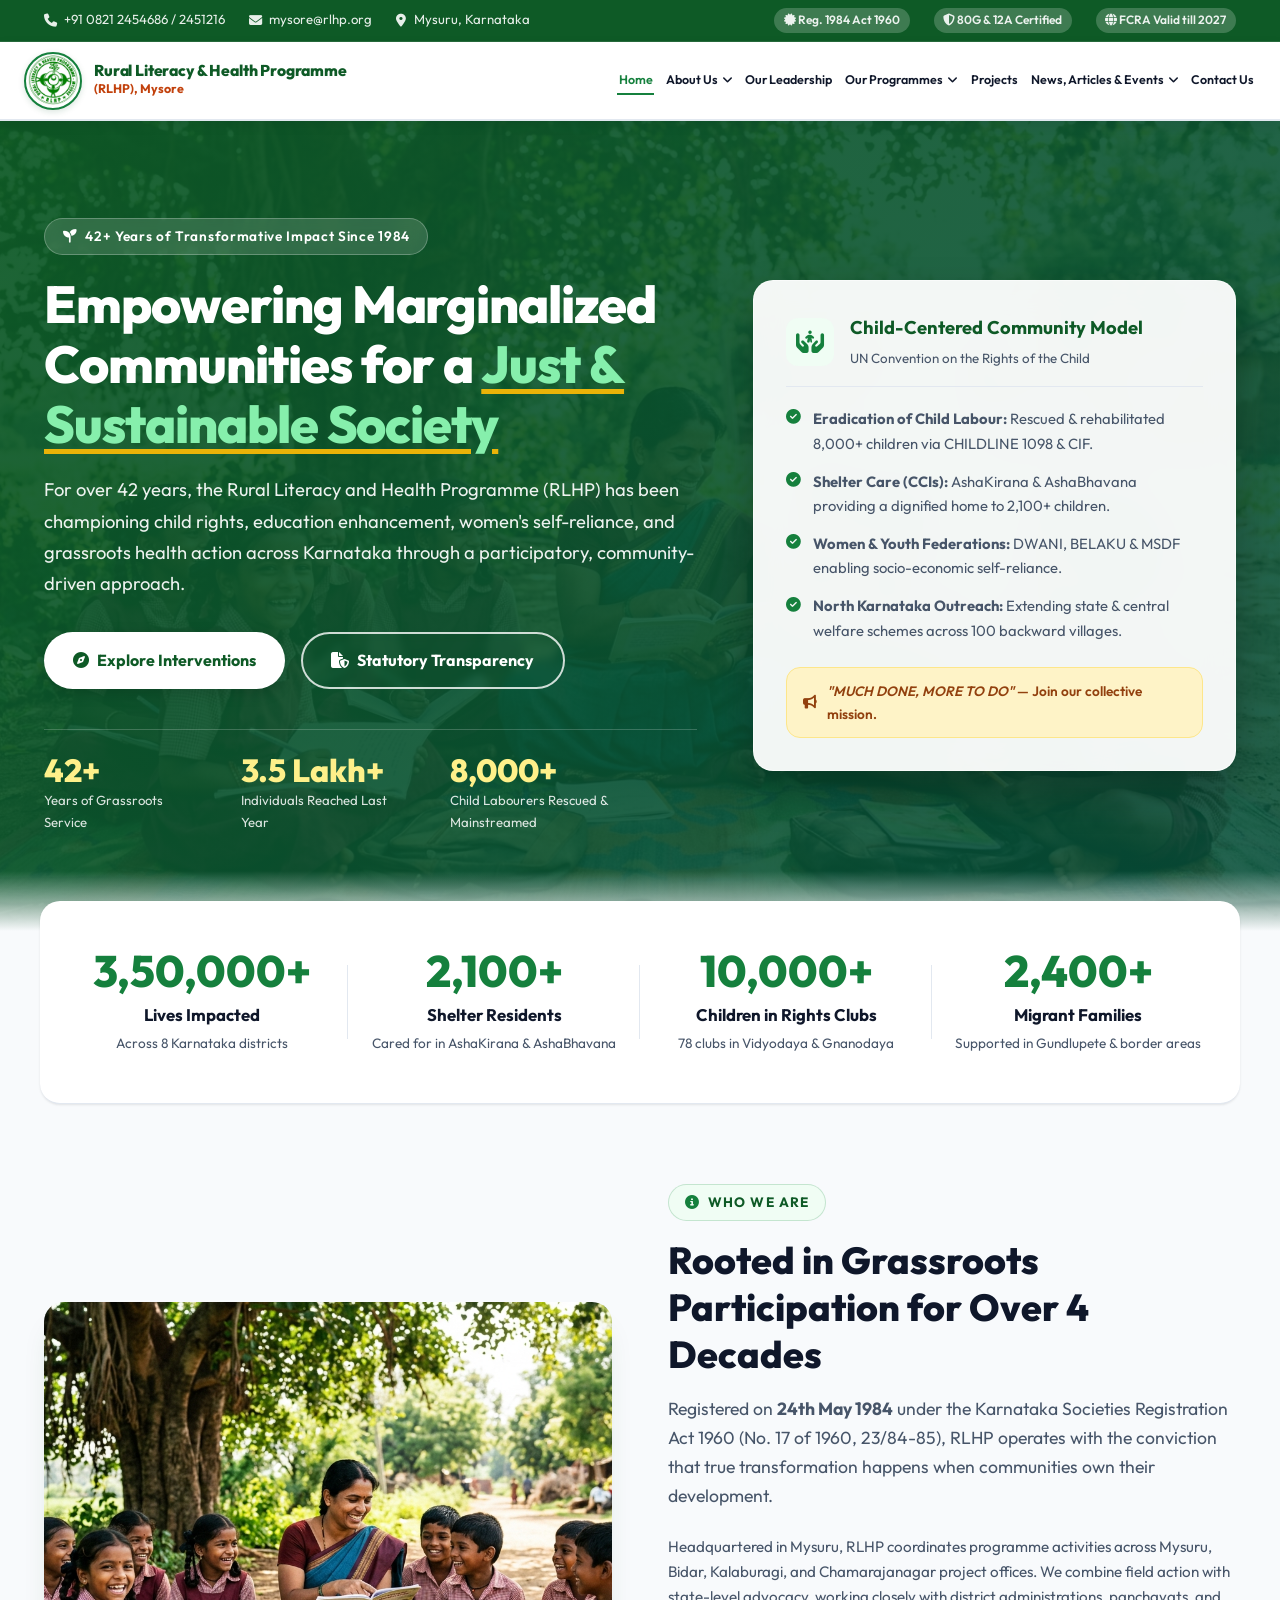
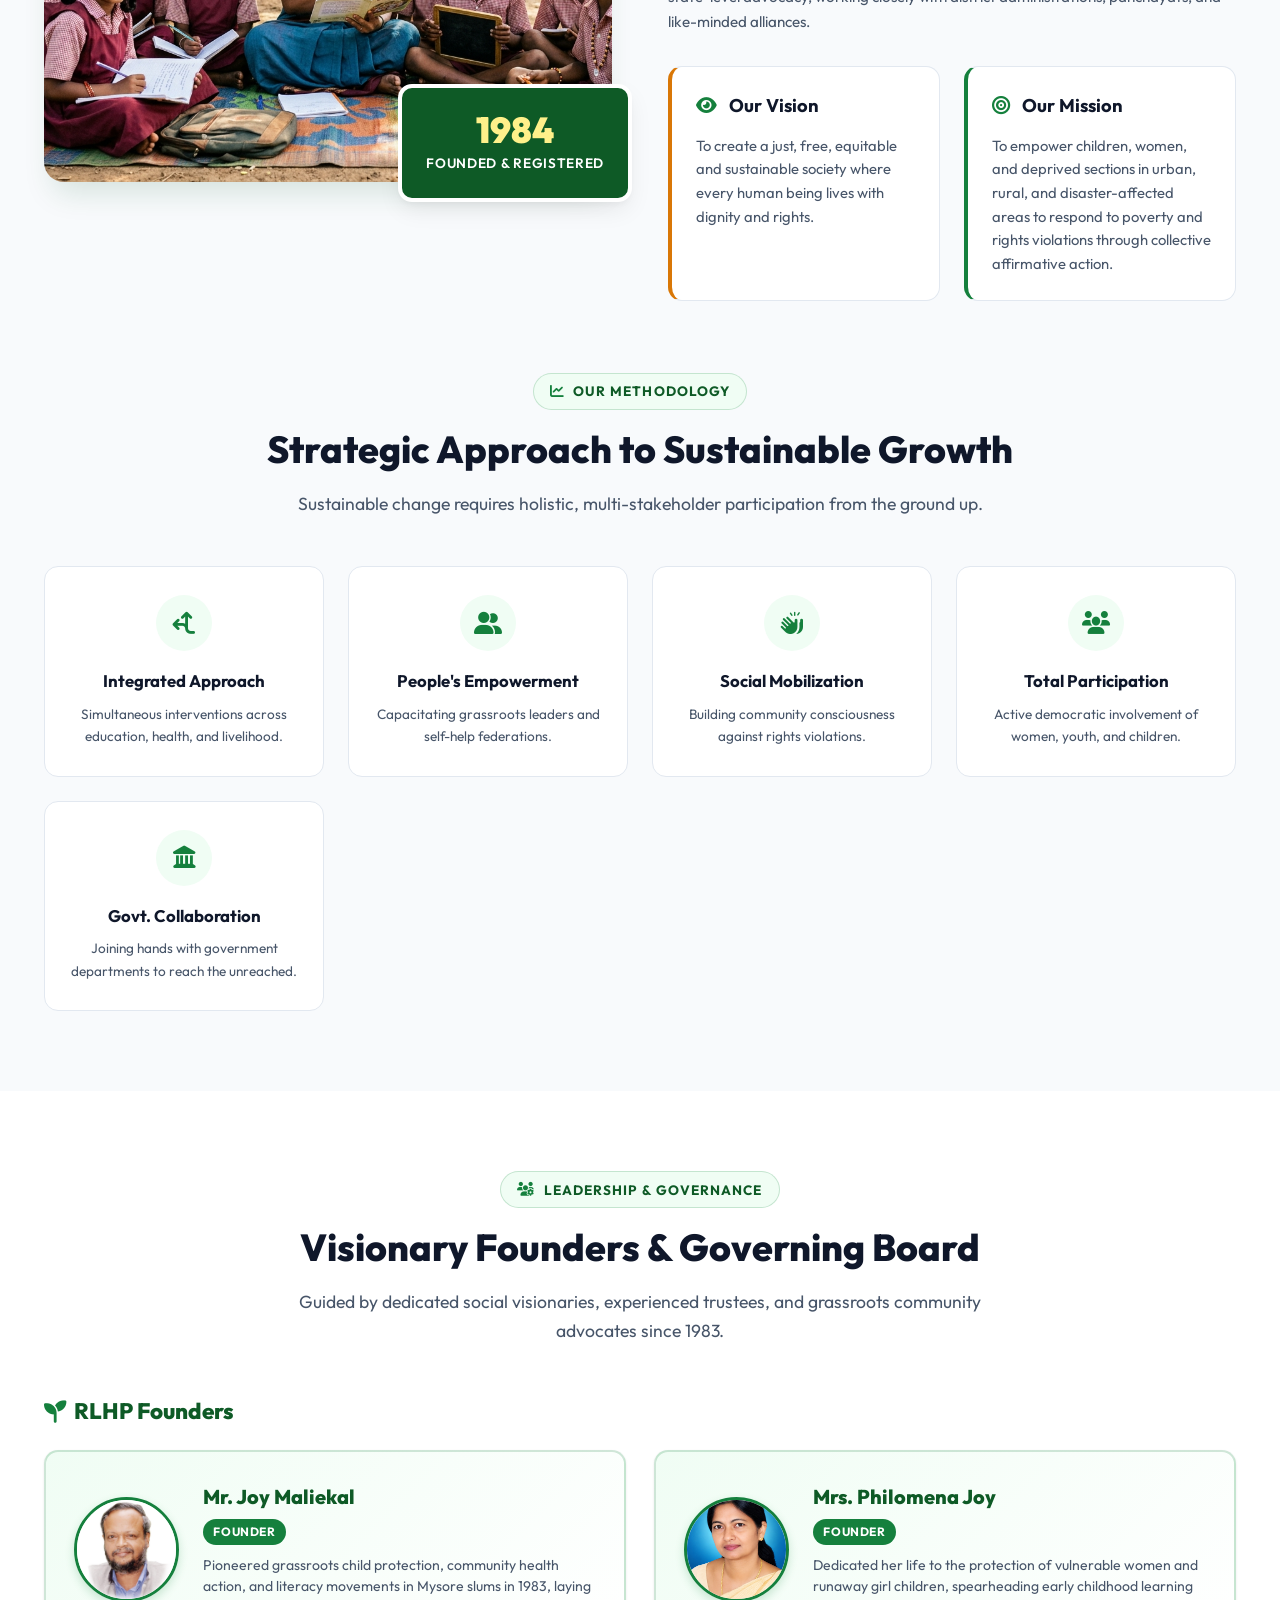
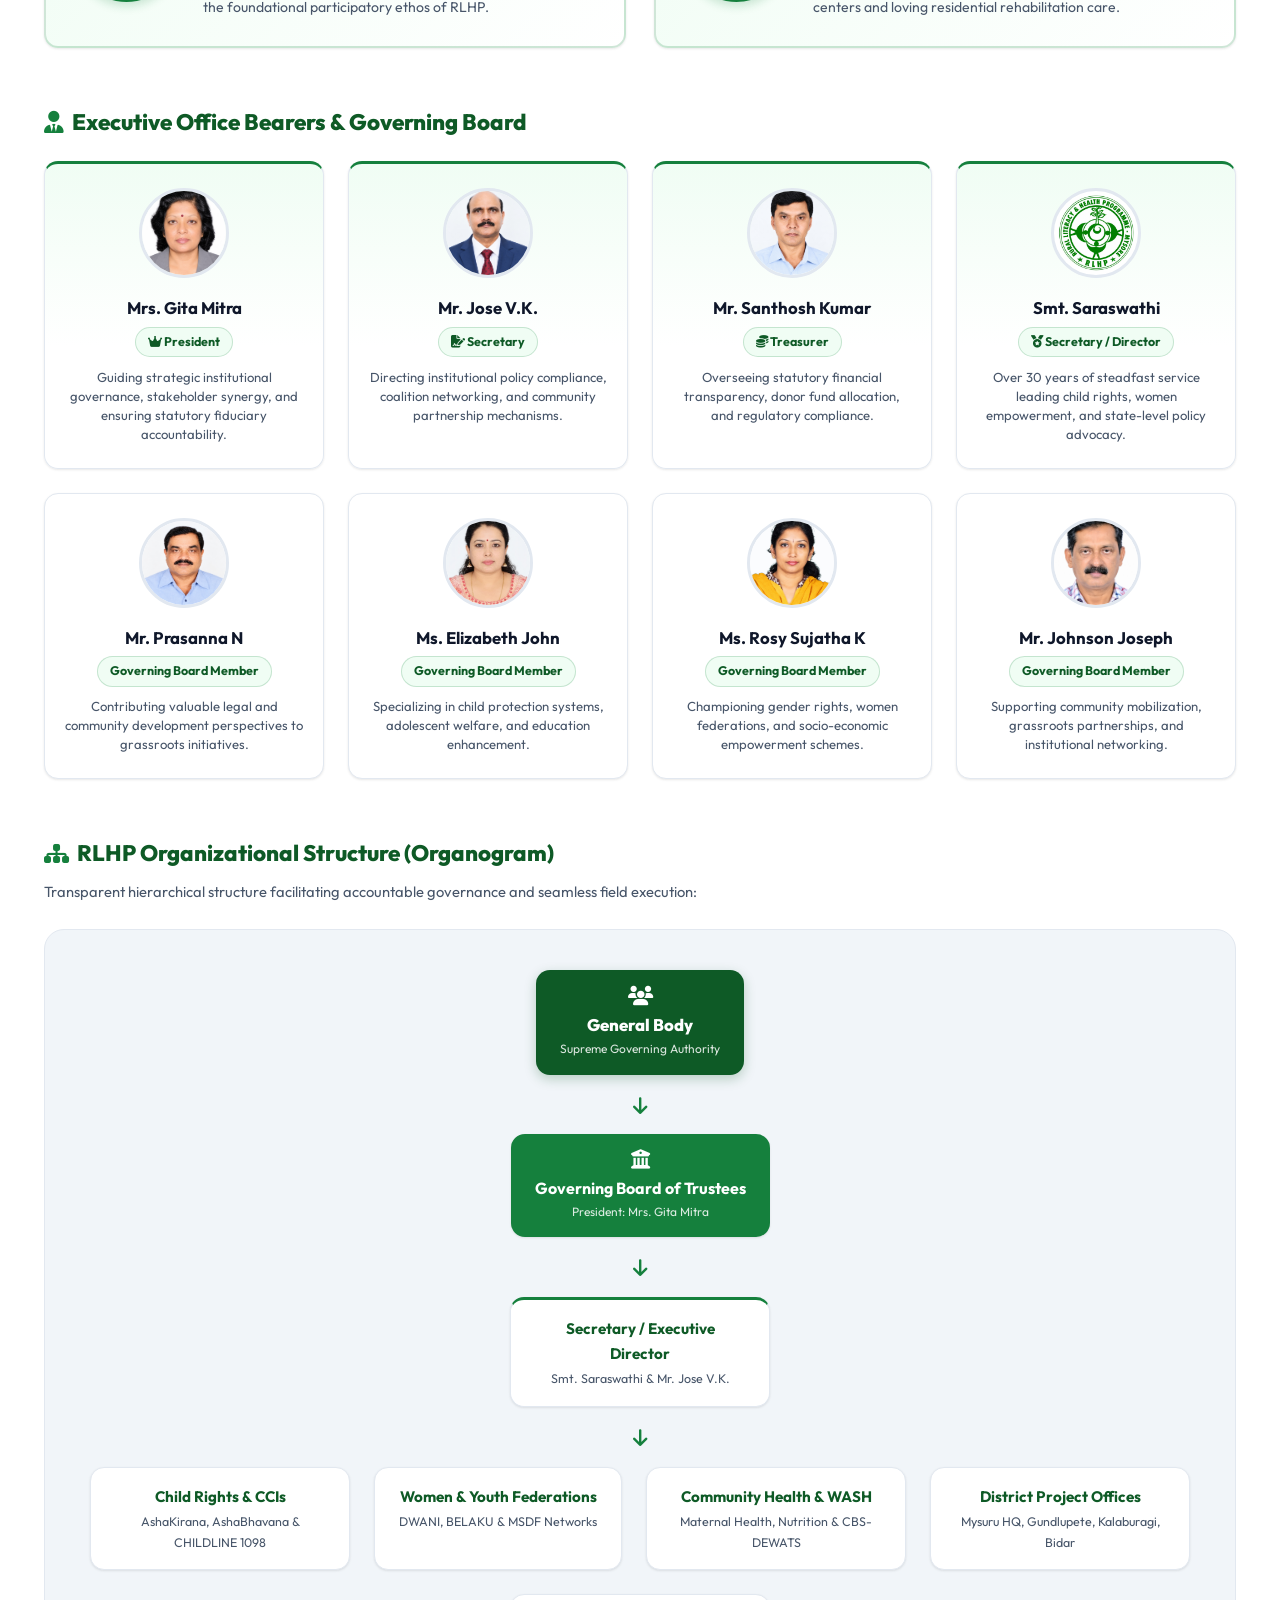
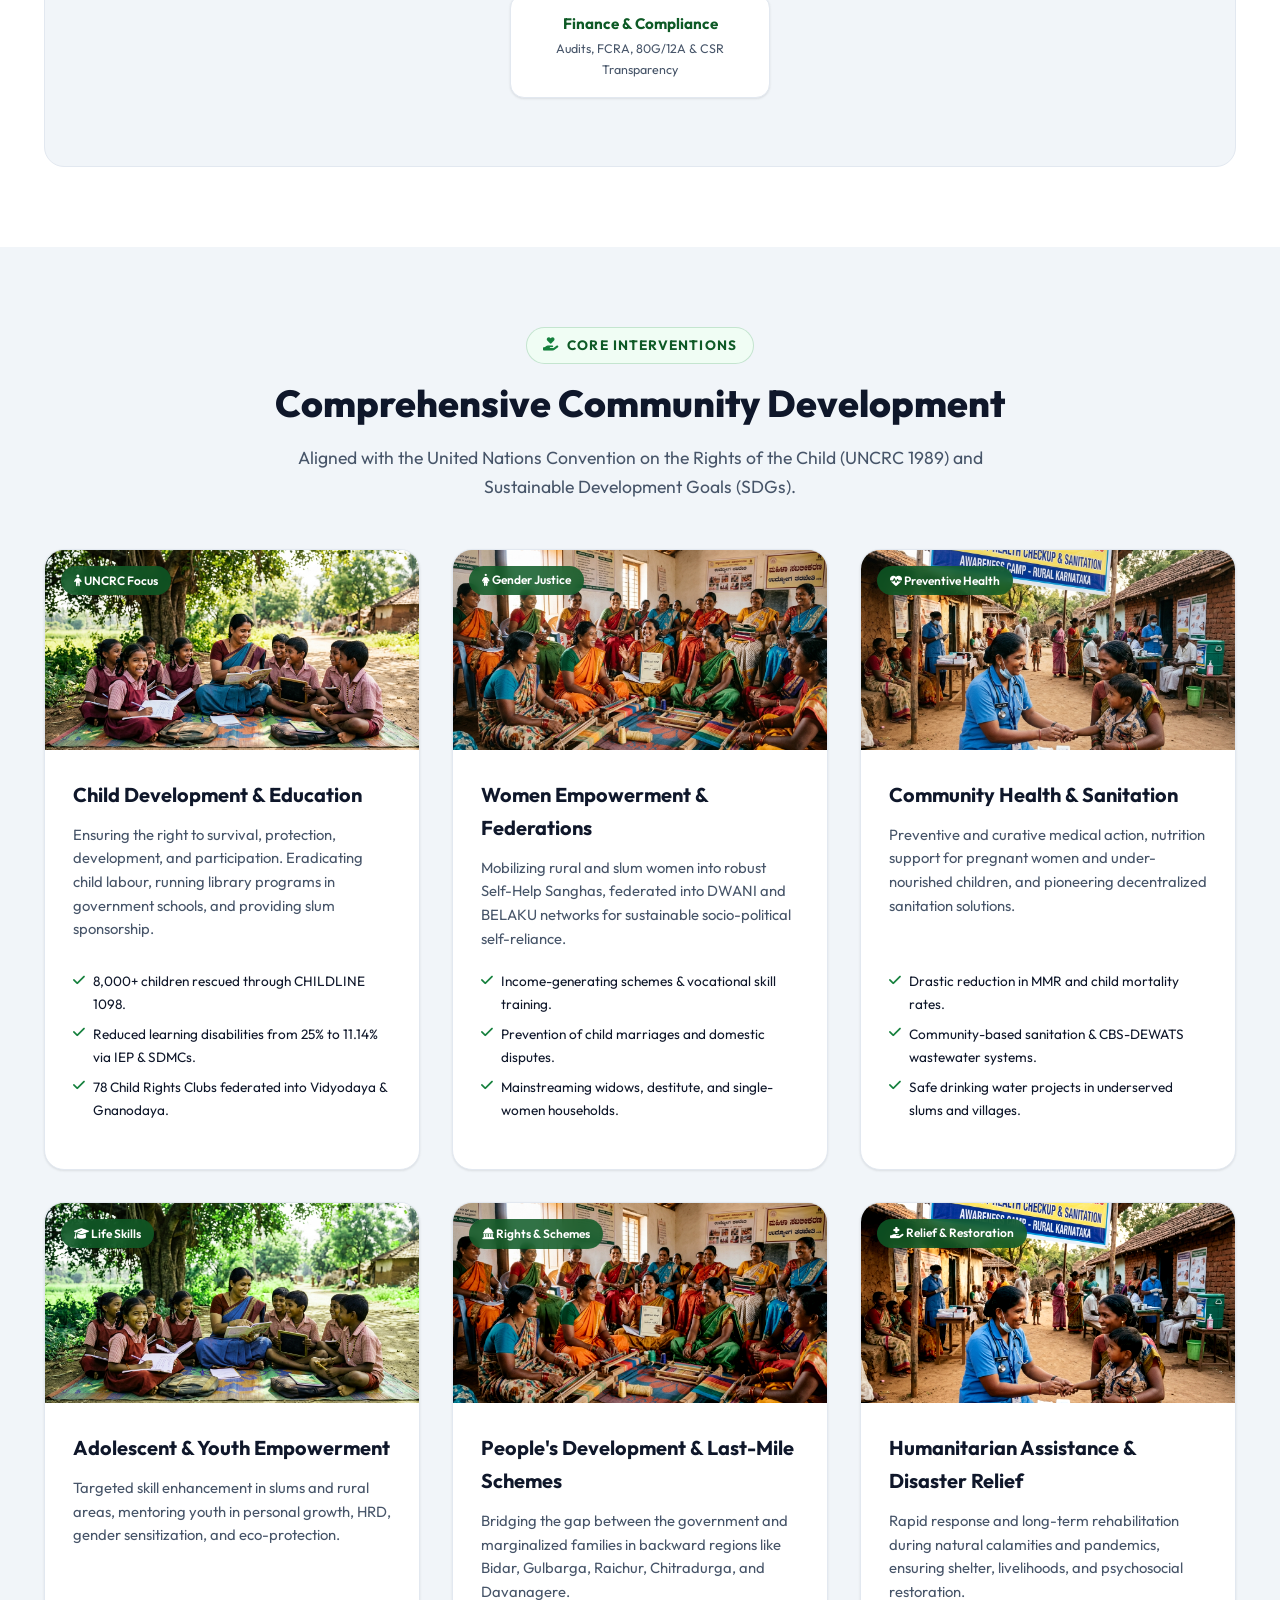
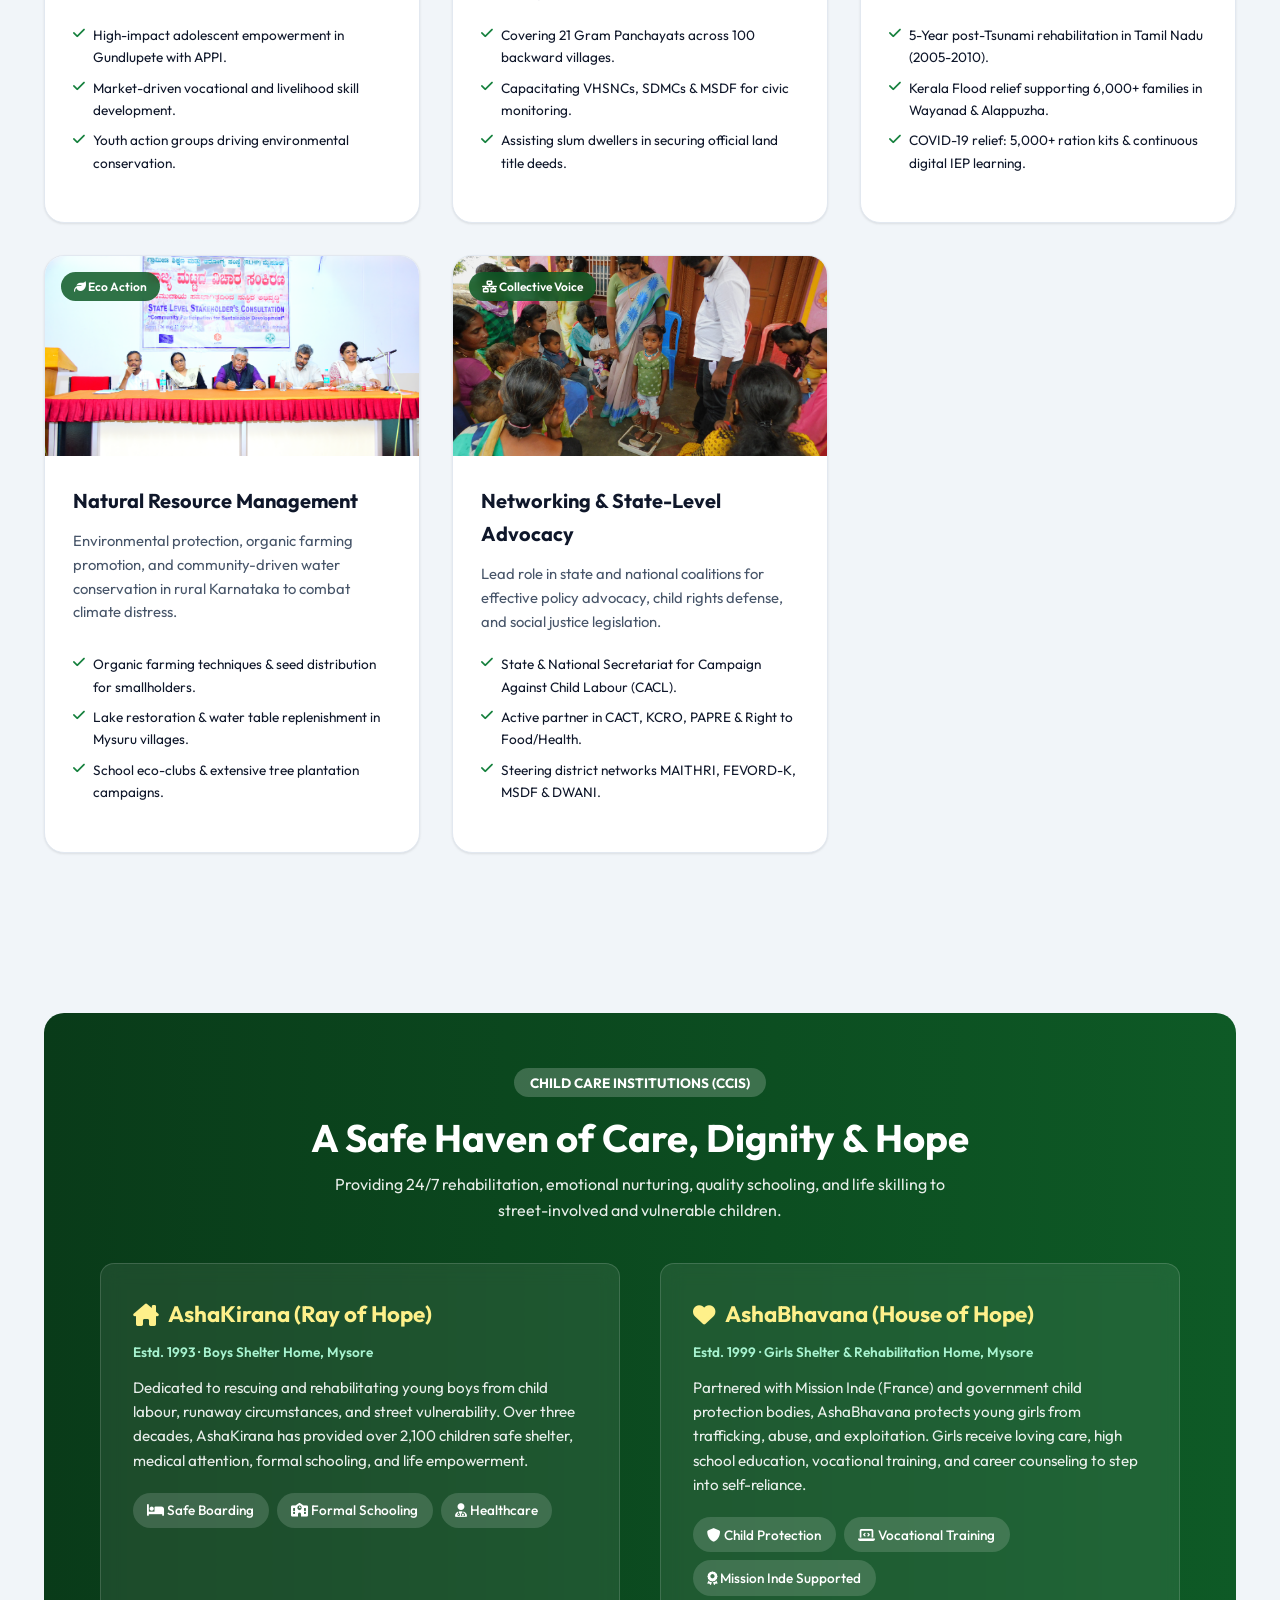
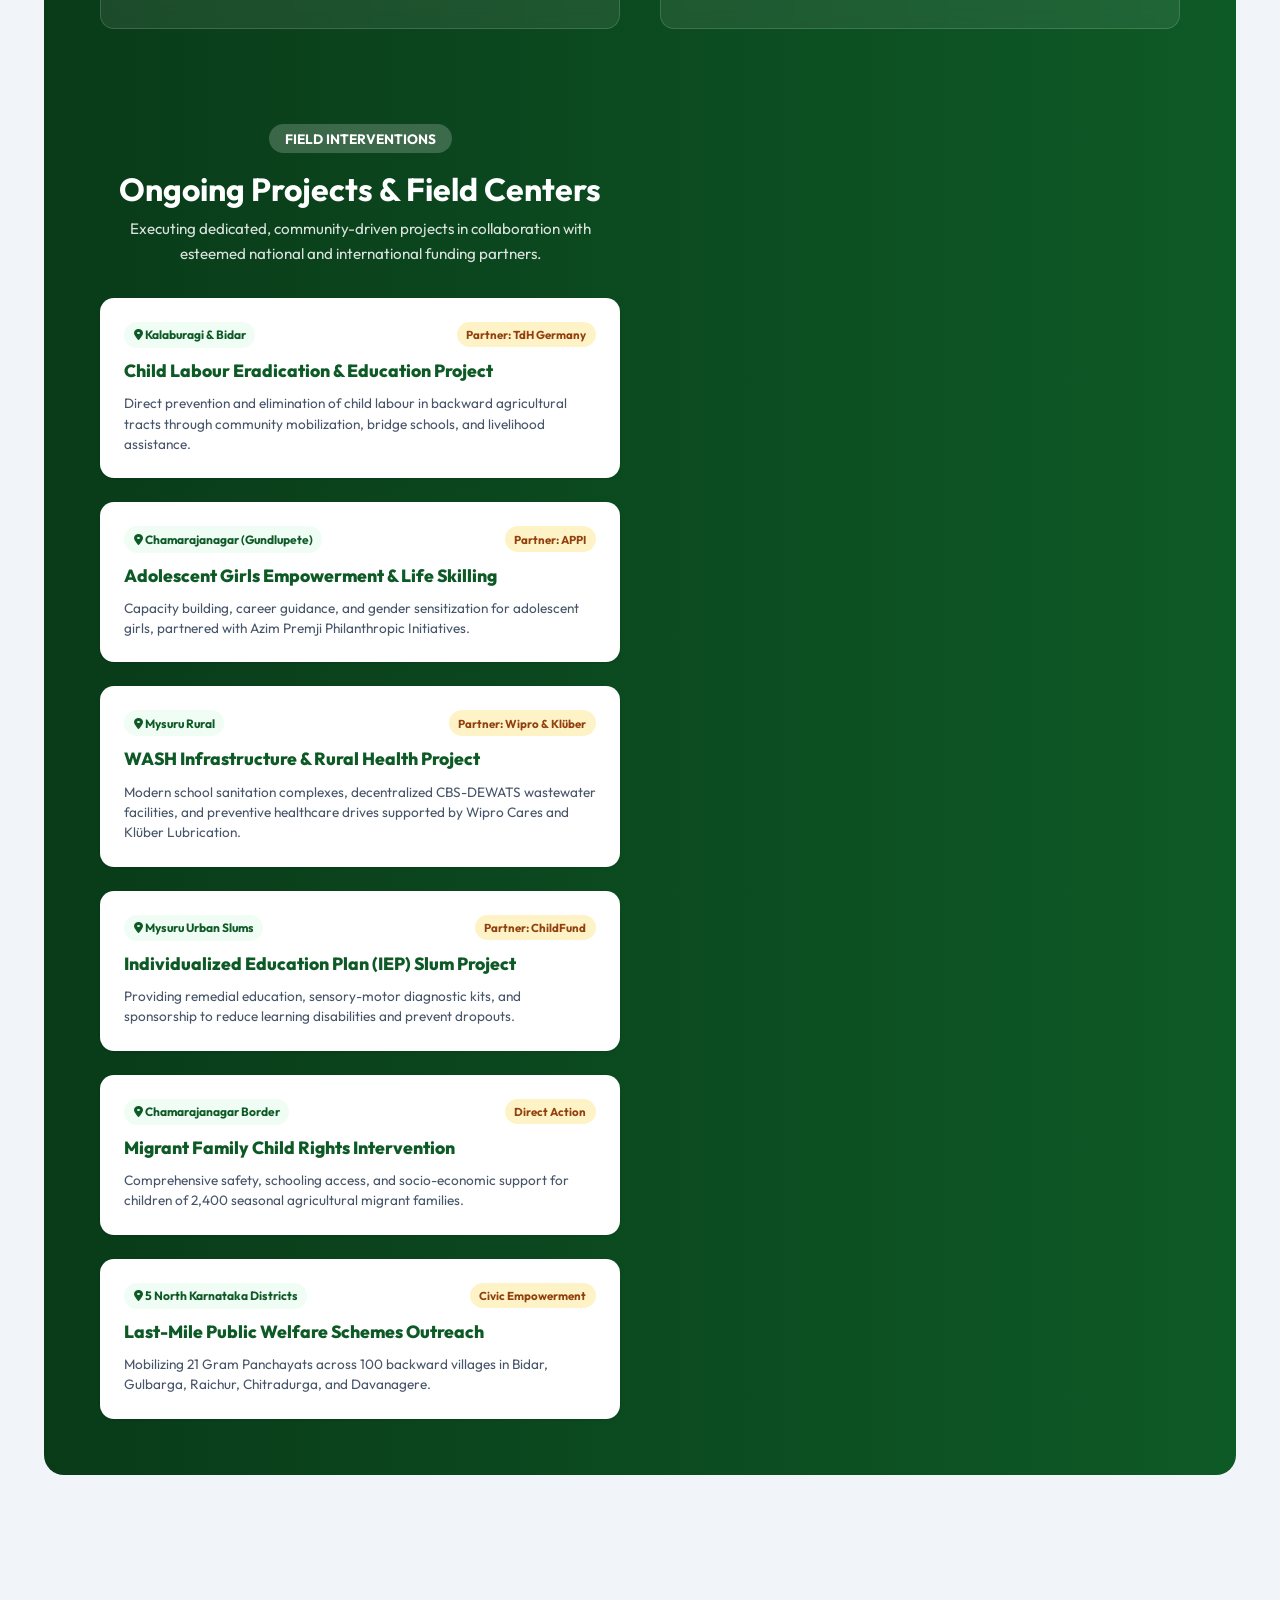
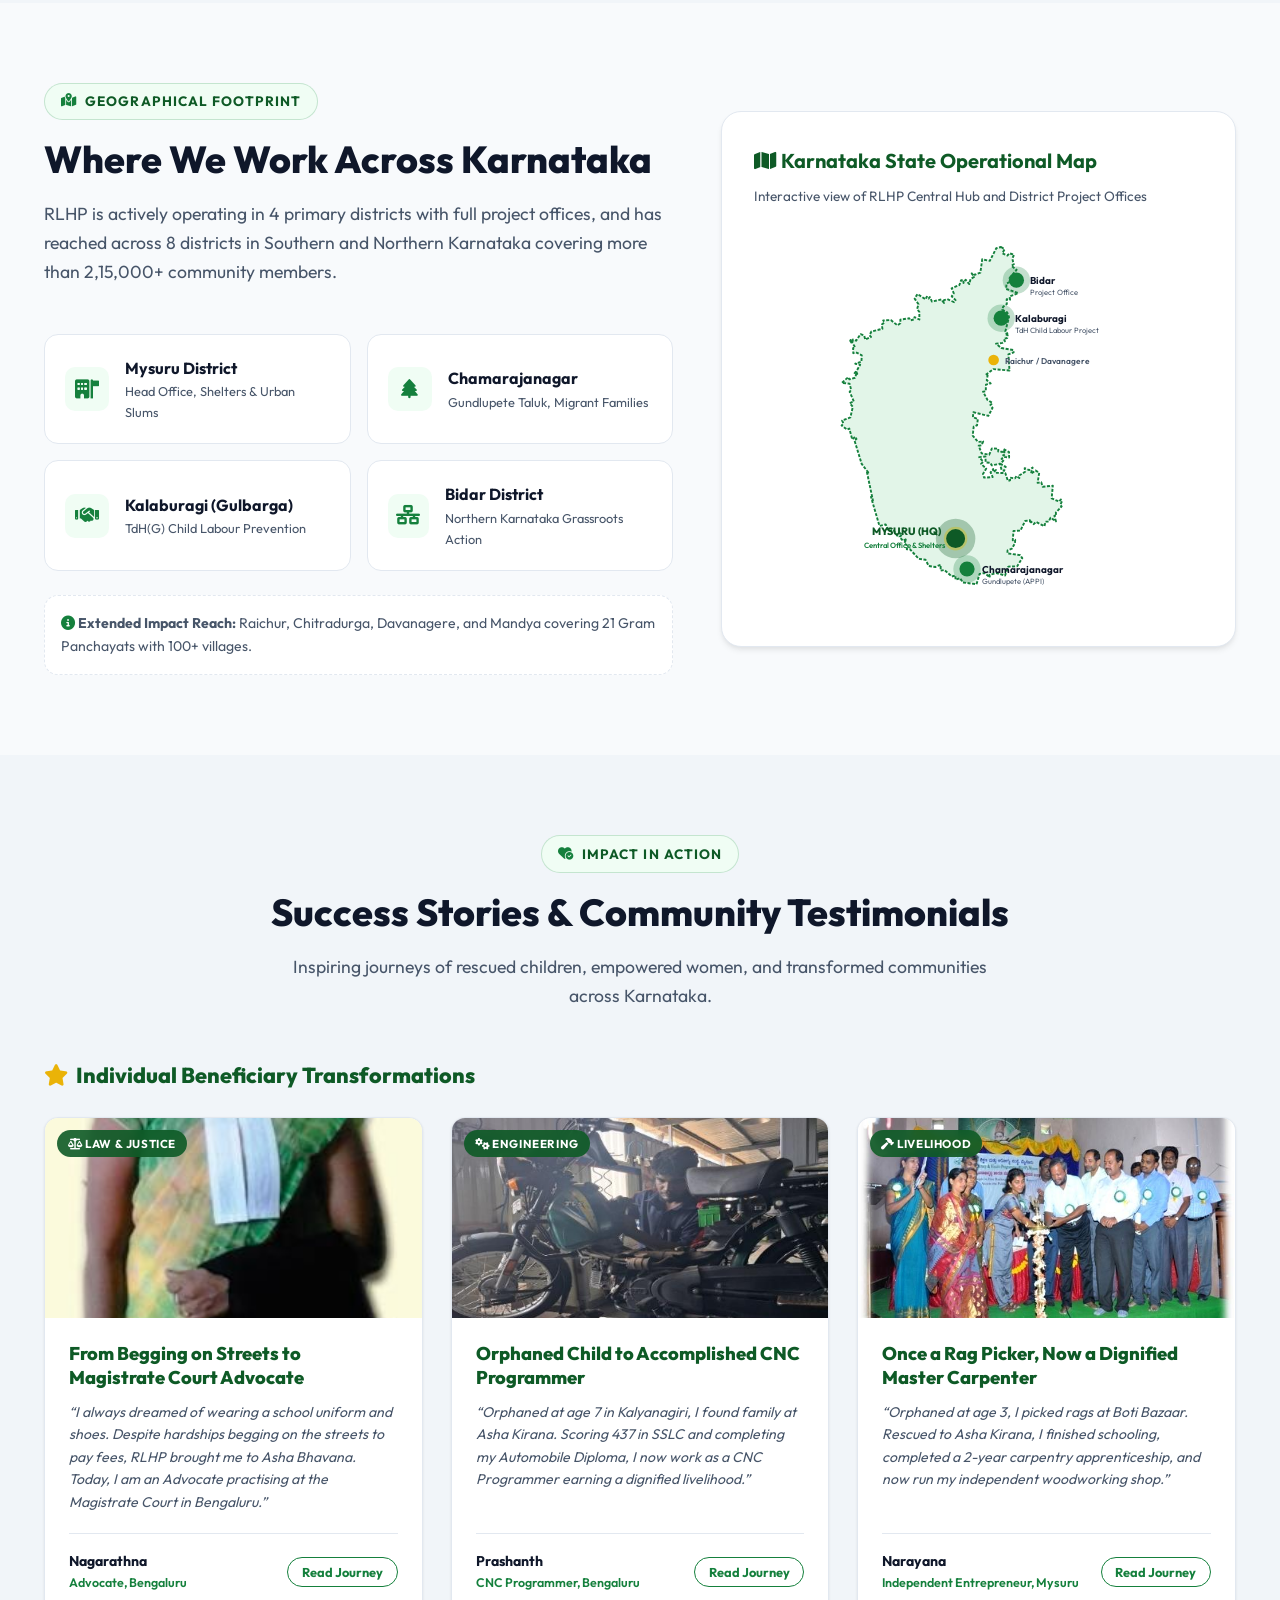
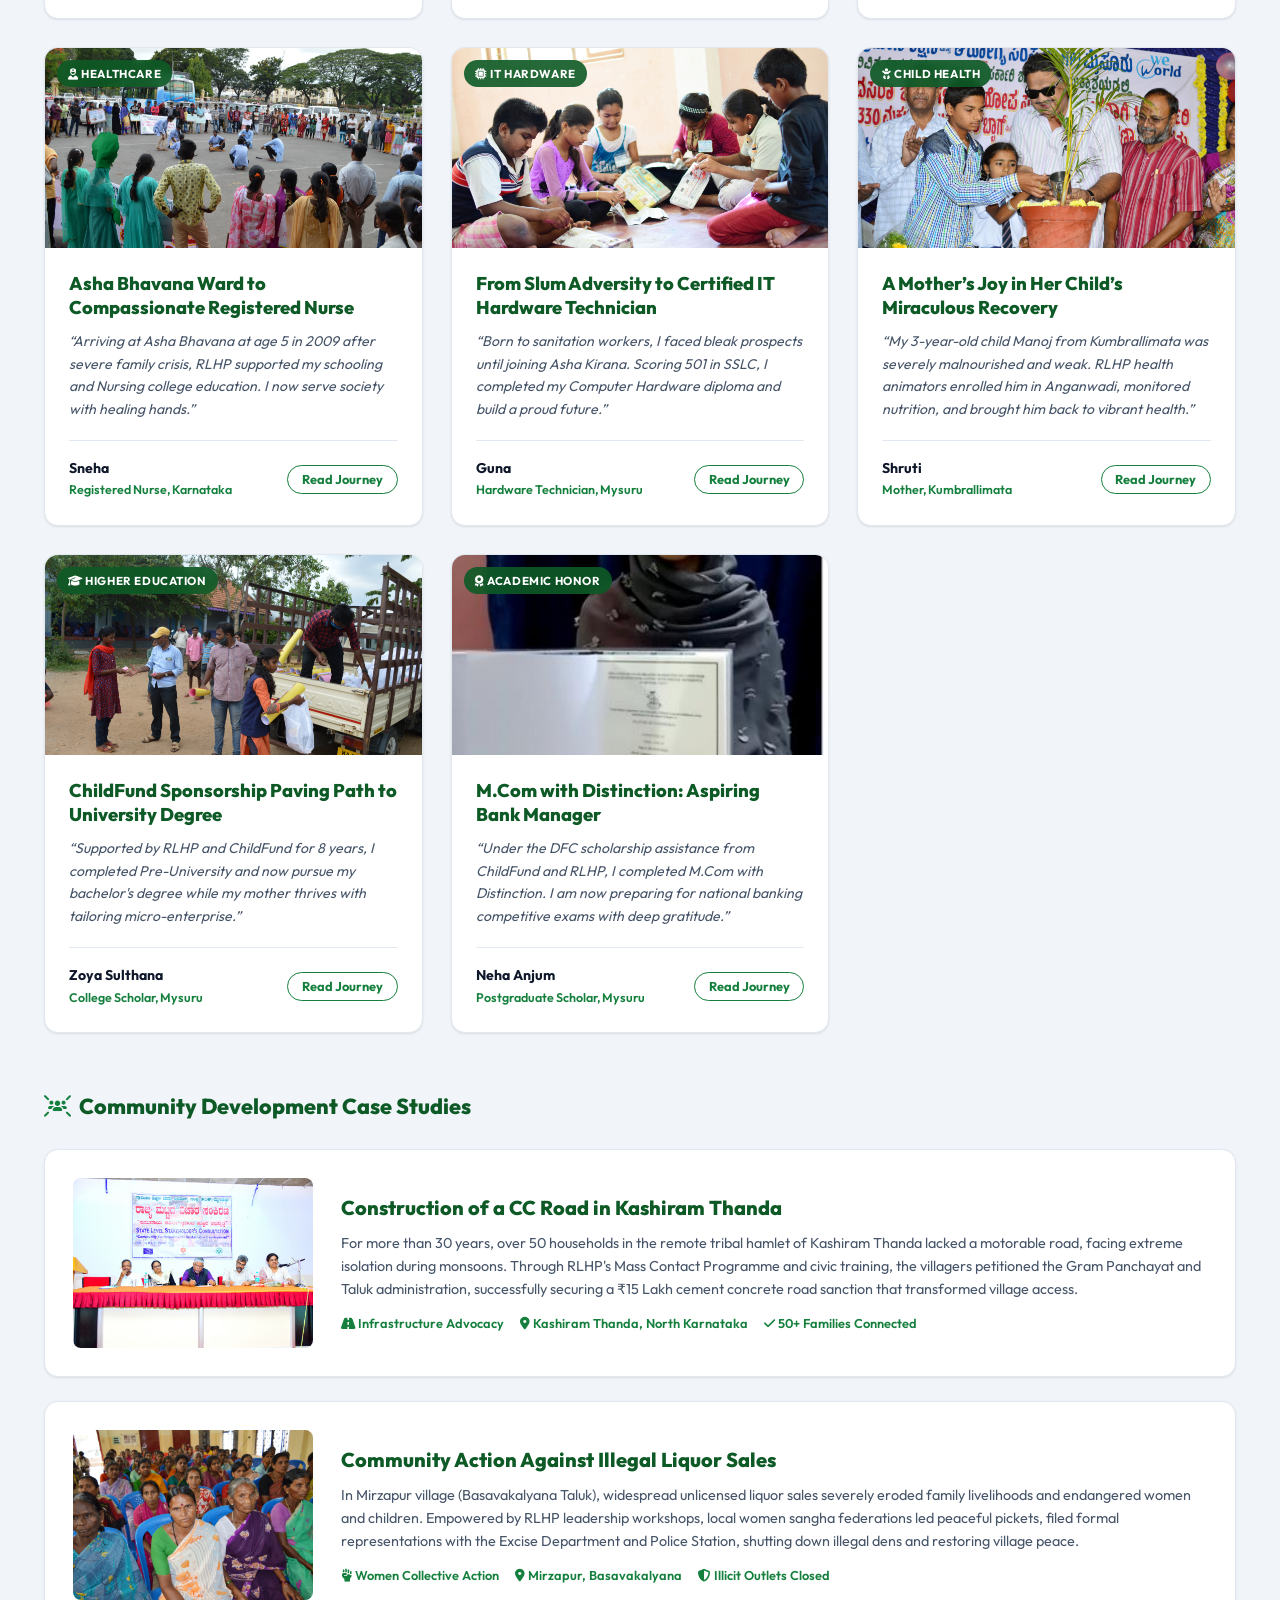
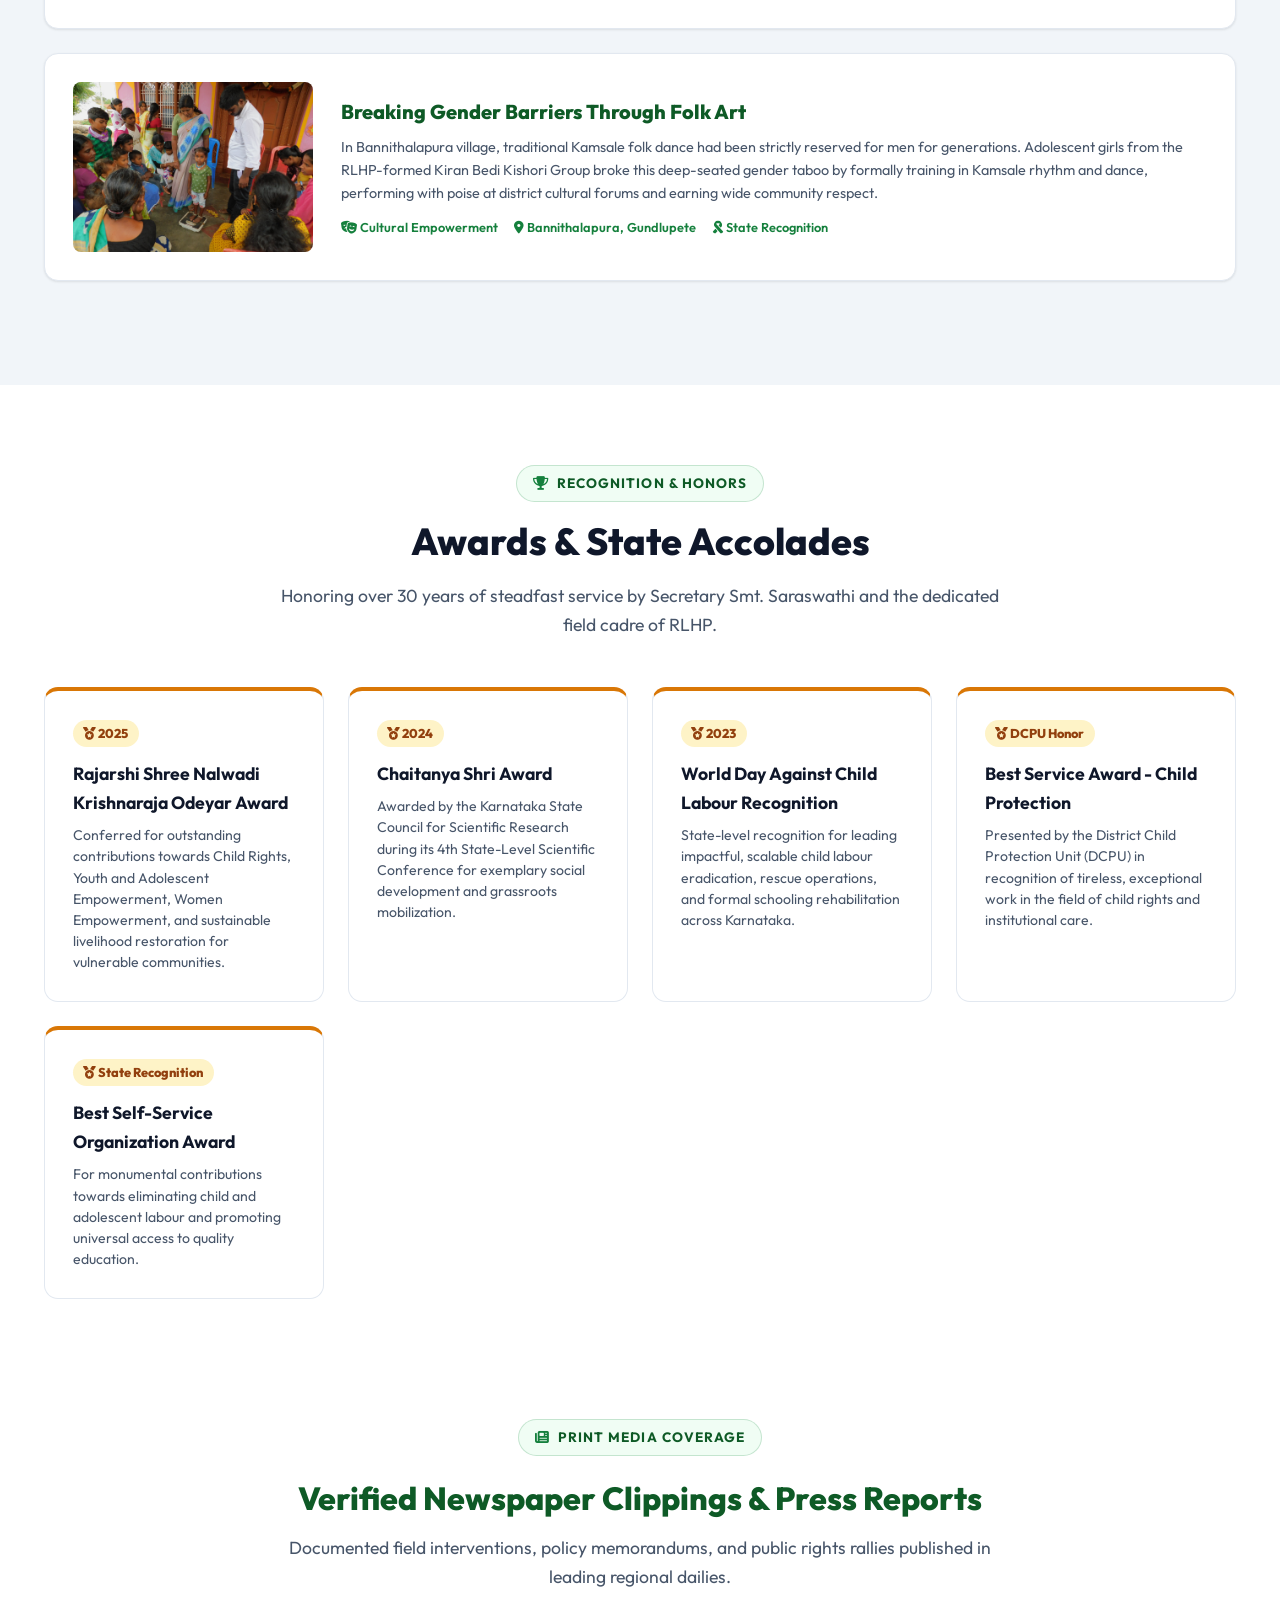
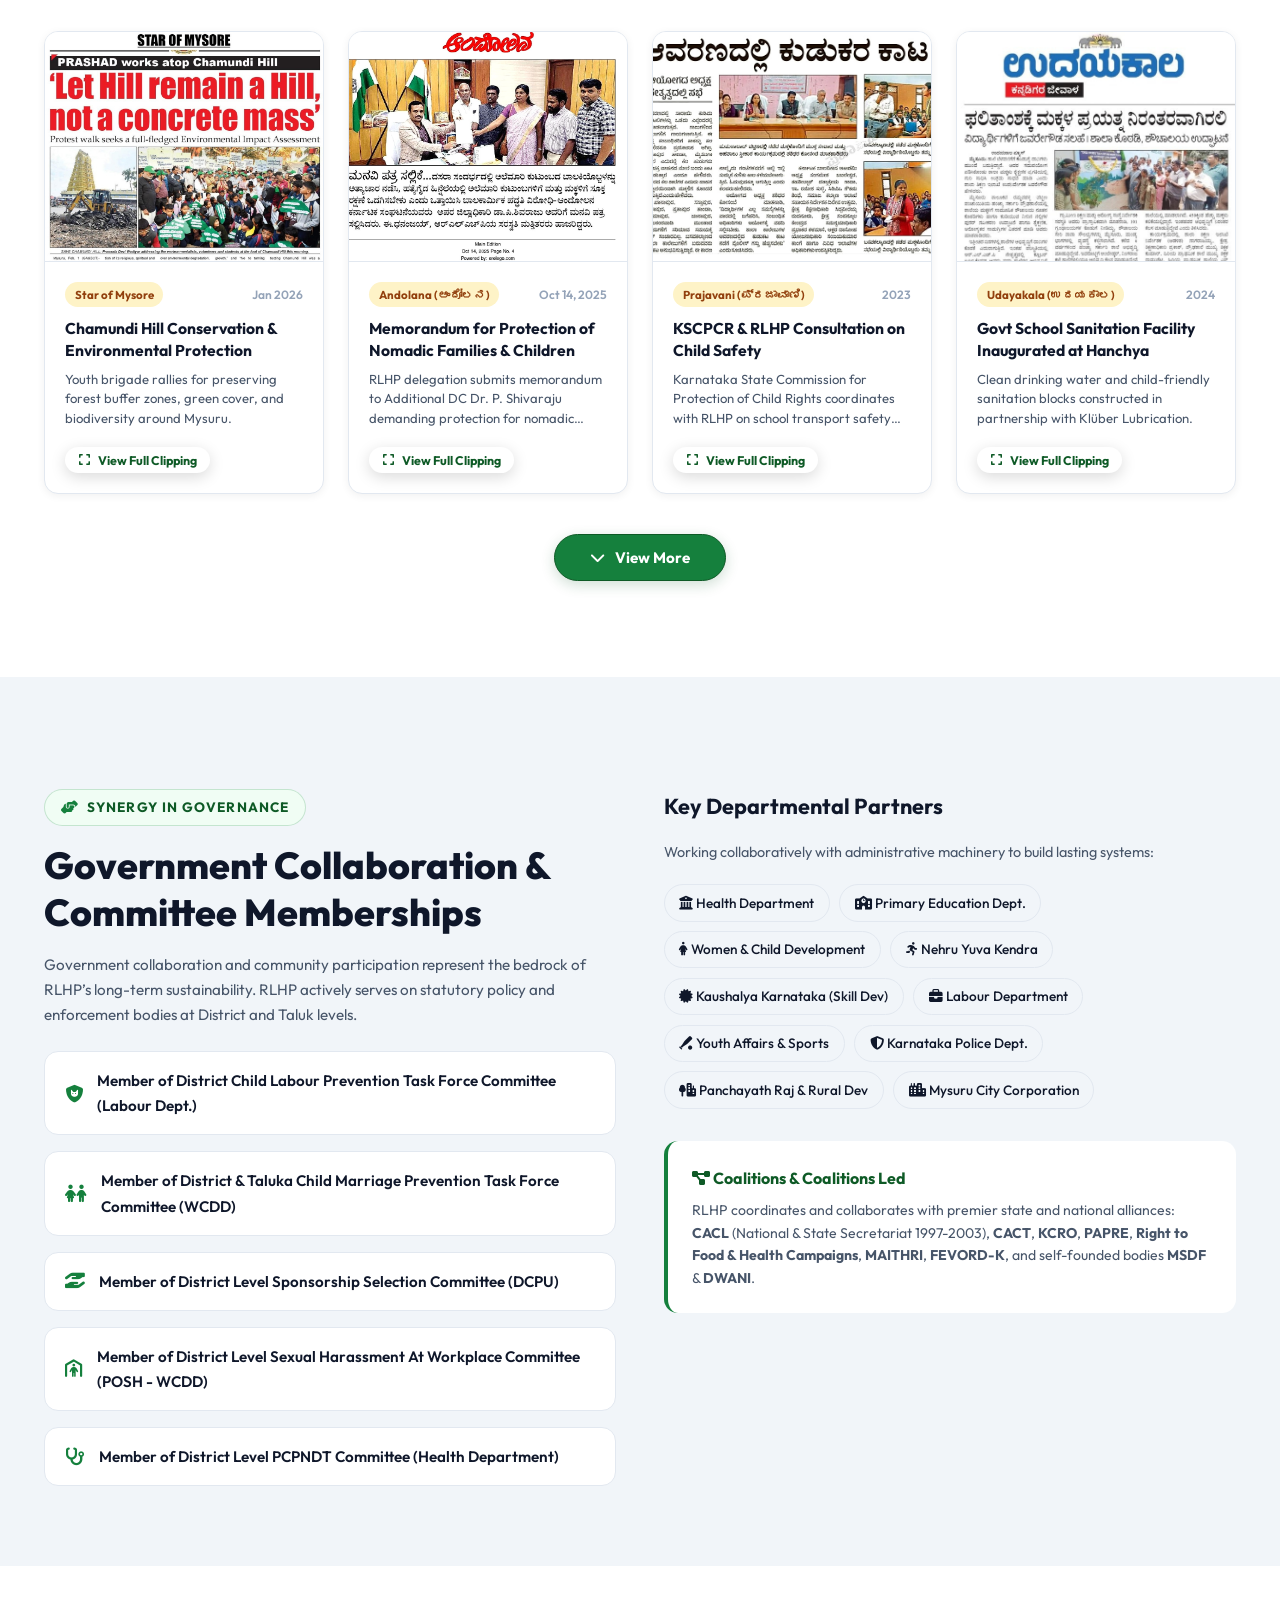
==== commit 6ab38695: "Update Newspaper Clippings section with View More toggle and add Our Finding & Institutional Partner" ====
--- a/index.html
+++ b/index.html
@@ -51,7 +51,16 @@
 
       <nav class="nav-menu" id="nav-menu">
         <a href="#home" class="nav-link active">Home</a>
-        <a href="#about" class="nav-link">About Us <i class="fa-solid fa-angle-down" style="font-size: 0.75rem; margin-left: 2px;"></i></a>
+        <div class="nav-item dropdown">
+          <a href="#about" class="nav-link">About Us <i class="fa-solid fa-angle-down" style="font-size: 0.75rem; margin-left: 2px;"></i></a>
+          <div class="dropdown-menu">
+            <a href="#about" class="dropdown-item">Who We Are</a>
+            <a href="#vision-mission" class="dropdown-item">Vision & Mission</a>
+            <a href="#leadership" class="dropdown-item">Founder & Board</a>
+            <a href="#approaches" class="dropdown-item">Our Approaches</a>
+            <a href="#partners" class="dropdown-item">Our Finding & Institutional Partners</a>
+          </div>
+        </div>
         <a href="#leadership" class="nav-link">Our Leadership</a>
         <a href="#programmes" class="nav-link">Our Programmes <i class="fa-solid fa-angle-down" style="font-size: 0.75rem; margin-left: 2px;"></i></a>
         <a href="#projects" class="nav-link">Projects</a>
@@ -166,7 +175,7 @@
   </div>
 
   <!-- About Us Section -->
-  <section class="about-section" id="about">
+  <section class="about-section" id="about" style="scroll-margin-top: 90px;">
     <div class="container">
       <div class="about-grid">
         <div class="about-image-wrapper">
@@ -188,7 +197,7 @@
           </p>
 
           <!-- Vision & Mission -->
-          <div class="vm-grid">
+          <div class="vm-grid" id="vision-mission" style="scroll-margin-top: 90px;">
             <div class="vm-card vision">
               <div class="vm-header">
                 <i class="fa-solid fa-eye"></i> Our Vision
@@ -206,7 +215,7 @@
       </div>
 
       <!-- Core Strategies -->
-      <div style="margin-top: 4.5rem;">
+      <div style="margin-top: 4.5rem; scroll-margin-top: 90px;" id="approaches">
         <div class="text-center">
           <div class="section-tag"><i class="fa-solid fa-chart-line"></i> Our Methodology</div>
           <h2 class="section-title">Strategic Approach to Sustainable Growth</h2>
@@ -1076,7 +1085,7 @@
         </div>
       </div> <!-- Closes .awards-timeline properly -->
       
-      <!-- Dedicated Newspaper Clippings Subsection -->
+            <!-- Dedicated Newspaper Clippings Subsection -->
       <div class="newspaper-section" id="newspaper-clippings" style="margin-top: 4rem;">
         <div class="text-center" style="margin-bottom: 2.5rem;">
           <div class="section-tag"><i class="fa-solid fa-newspaper"></i> Print Media Coverage</div>
@@ -1084,7 +1093,7 @@
           <p class="section-desc" style="margin-bottom: 1.5rem;">Documented field interventions, policy memorandums, and public rights rallies published in leading regional dailies.</p>
         </div>
 
-        <div class="newspaper-grid">
+        <div class="newspaper-grid" id="newspaperGrid">
           <!-- Clip 1: Star of Mysore 2026 -->
           <div class="newspaper-card">
             <div class="newspaper-thumb-wrap" onclick="openLightbox('images/newspaper/news_starofmysore_chamundi_hill_prashad_2026.jpg', 'Star of Mysore (2026) - Chamundi Hill Conservation')">
@@ -1154,7 +1163,7 @@
           </div>
 
           <!-- Clip 5: Vijay Karnataka 2026 -->
-          <div class="newspaper-card">
+          <div class="newspaper-card newspaper-card-extra">
             <div class="newspaper-thumb-wrap" onclick="openLightbox('images/newspaper/news_vijaykarnataka_online_safety_hebbalkar_2026.jpg', 'Vijay Karnataka (2026) - Online Safety Drive')">
               <img src="images/newspaper/news_vijaykarnataka_online_safety_hebbalkar_2026.jpg" alt="Vijay Karnataka Clipping" class="newspaper-thumb">
               <div class="newspaper-zoom-overlay"><i class="fa-solid fa-magnifying-glass-plus"></i></div>
@@ -1171,7 +1180,7 @@
           </div>
 
           <!-- Clip 6: Kannada Prabha 2025 -->
-          <div class="newspaper-card">
+          <div class="newspaper-card newspaper-card-extra">
             <div class="newspaper-thumb-wrap" onclick="openLightbox('images/newspaper/news_kannadaprabha_world_water_day_2025.jpg', 'Kannada Prabha (2025) - World Water Day')">
               <img src="images/newspaper/news_kannadaprabha_world_water_day_2025.jpg" alt="Kannada Prabha Clipping" class="newspaper-thumb">
               <div class="newspaper-zoom-overlay"><i class="fa-solid fa-magnifying-glass-plus"></i></div>
@@ -1188,7 +1197,7 @@
           </div>
 
           <!-- Clip 7: Raitanadu 2026 -->
-          <div class="newspaper-card">
+          <div class="newspaper-card newspaper-card-extra">
             <div class="newspaper-thumb-wrap" onclick="openLightbox('images/newspaper/news_raitanadu_youth_day_vidya_vikasa_2026.jpg', 'Raitanadu (2026) - National Youth Day')">
               <img src="images/newspaper/news_raitanadu_youth_day_vidya_vikasa_2026.jpg" alt="Raitanadu Clipping" class="newspaper-thumb">
               <div class="newspaper-zoom-overlay"><i class="fa-solid fa-magnifying-glass-plus"></i></div>
@@ -1205,7 +1214,7 @@
           </div>
 
           <!-- Clip 8: Vishwavani 2026 -->
-          <div class="newspaper-card">
+          <div class="newspaper-card newspaper-card-extra">
             <div class="newspaper-thumb-wrap" onclick="openLightbox('images/newspaper/news_vishwavani_womens_day_varuna_2026.jpg', 'Vishwavani (2026) - International Women Day')">
               <img src="images/newspaper/news_vishwavani_womens_day_varuna_2026.jpg" alt="Vishwavani Clipping" class="newspaper-thumb">
               <div class="newspaper-zoom-overlay"><i class="fa-solid fa-magnifying-glass-plus"></i></div>
@@ -1220,6 +1229,592 @@
               <button class="btn-primary" style="padding: 0.35rem 0.85rem; font-size: 0.78rem; align-self: flex-start;" onclick="openLightbox('images/newspaper/news_vishwavani_womens_day_varuna_2026.jpg', 'Vishwavani (2026) - International Women Day')"><i class="fa-solid fa-expand"></i> View Full Clipping</button>
             </div>
           </div>
+
+          <!-- Clip 9: Star of Mysore Oct 26, 2024 -->
+          <div class="newspaper-card newspaper-card-extra">
+            <div class="newspaper-thumb-wrap" onclick="openLightbox('images/newspaper/news_starofmysore_lakes_environment.jpg', 'Star of Mysore (Oct 26, 2024) - Students Call to Save Mysuru Lakes & Environment')">
+              <img src="images/newspaper/news_starofmysore_lakes_environment.jpg" alt="Star of Mysore Clipping" class="newspaper-thumb">
+              <div class="newspaper-zoom-overlay"><i class="fa-solid fa-magnifying-glass-plus"></i></div>
+            </div>
+            <div class="newspaper-body">
+              <div class="newspaper-meta">
+                <span class="newspaper-badge">Star of Mysore</span>
+                <span class="newspaper-date">Oct 26, 2024</span>
+              </div>
+              <h4 class="newspaper-headline">Students Call to Save Mysuru Lakes & Environment</h4>
+              <p class="newspaper-excerpt">JSS Arts, Commerce & Science College students, RLHP, and Youth Network unite to conserve Kukkarahalli, Lingambudhi & Undabatti lakes.</p>
+              <button class="btn-primary" style="padding: 0.35rem 0.85rem; font-size: 0.78rem; align-self: flex-start;" onclick="openLightbox('images/newspaper/news_starofmysore_lakes_environment.jpg', 'Star of Mysore (Oct 26, 2024) - Students Call to Save Mysuru Lakes & Environment')"><i class="fa-solid fa-expand"></i> View Full Clipping</button>
+            </div>
+          </div>
+
+          <!-- Clip 10: Kannada Prabha Oct 25, 2024 -->
+          <div class="newspaper-card newspaper-card-extra">
+            <div class="newspaper-thumb-wrap" onclick="openLightbox('images/newspaper/news_kannadaprabha_nature_education_2024.jpg', 'Kannada Prabha (Oct 25, 2024) - Shift from Digital Screen Learning to Nature & Environmental Education: 24th District Children\'s Convention')">
+              <img src="images/newspaper/news_kannadaprabha_nature_education_2024.jpg" alt="Kannada Prabha (ಕನ್ನಡಪ್ರಭ) Clipping" class="newspaper-thumb">
+              <div class="newspaper-zoom-overlay"><i class="fa-solid fa-magnifying-glass-plus"></i></div>
+            </div>
+            <div class="newspaper-body">
+              <div class="newspaper-meta">
+                <span class="newspaper-badge">Kannada Prabha (ಕನ್ನಡಪ್ರಭ)</span>
+                <span class="newspaper-date">Oct 25, 2024</span>
+              </div>
+              <h4 class="newspaper-headline">Shift from Digital Screen Learning to Nature & Environmental Education: 24th District Children's Convention</h4>
+              <p class="newspaper-excerpt">UNICEF, KCRO, and RLHP host 24th District Children's Convention at Mysuru Rangayana featuring 35 children representatives across taluks.</p>
+              <button class="btn-primary" style="padding: 0.35rem 0.85rem; font-size: 0.78rem; align-self: flex-start;" onclick="openLightbox('images/newspaper/news_kannadaprabha_nature_education_2024.jpg', 'Kannada Prabha (Oct 25, 2024) - Shift from Digital Screen Learning to Nature & Environmental Education: 24th District Children\'s Convention')"><i class="fa-solid fa-expand"></i> View Full Clipping</button>
+            </div>
+          </div>
+
+          <!-- Clip 11: Kannada Prabha Nov 09, 2024 -->
+          <div class="newspaper-card newspaper-card-extra">
+            <div class="newspaper-thumb-wrap" onclick="openLightbox('images/newspaper/news_kannadaprabha_health_kits_2024.jpg', 'Kannada Prabha (Nov 09, 2024) - Education & Health Kits Distributed to 70 Underprivileged Children at Ambedkar Nagar Primary School')">
+              <img src="images/newspaper/news_kannadaprabha_health_kits_2024.jpg" alt="Kannada Prabha (ಕನ್ನಡಪ್ರಭ) Clipping" class="newspaper-thumb">
+              <div class="newspaper-zoom-overlay"><i class="fa-solid fa-magnifying-glass-plus"></i></div>
+            </div>
+            <div class="newspaper-body">
+              <div class="newspaper-meta">
+                <span class="newspaper-badge">Kannada Prabha (ಕನ್ನಡಪ್ರಭ)</span>
+                <span class="newspaper-date">Nov 09, 2024</span>
+              </div>
+              <h4 class="newspaper-headline">Education & Health Kits Distributed to 70 Underprivileged Children at Ambedkar Nagar Primary School</h4>
+              <p class="newspaper-excerpt">Education Coordinator Kumaraswamy inaugurates distribution of school bags, books, and health hygiene kits provided by RLHP.</p>
+              <button class="btn-primary" style="padding: 0.35rem 0.85rem; font-size: 0.78rem; align-self: flex-start;" onclick="openLightbox('images/newspaper/news_kannadaprabha_health_kits_2024.jpg', 'Kannada Prabha (Nov 09, 2024) - Education & Health Kits Distributed to 70 Underprivileged Children at Ambedkar Nagar Primary School')"><i class="fa-solid fa-expand"></i> View Full Clipping</button>
+            </div>
+          </div>
+
+          <!-- Clip 12: Kannada Prabha Aug 08, 2024 -->
+          <div class="newspaper-card newspaper-card-extra">
+            <div class="newspaper-thumb-wrap" onclick="openLightbox('images/newspaper/news_kannadaprabha_breastfeeding_week_2024.jpg', 'Kannada Prabha (Aug 08, 2024) - World Breastfeeding Week Awareness Drive at Kuppegala & MC Hundi Villages')">
+              <img src="images/newspaper/news_kannadaprabha_breastfeeding_week_2024.jpg" alt="Kannada Prabha (ಕನ್ನಡಪ್ರಭ) Clipping" class="newspaper-thumb">
+              <div class="newspaper-zoom-overlay"><i class="fa-solid fa-magnifying-glass-plus"></i></div>
+            </div>
+            <div class="newspaper-body">
+              <div class="newspaper-meta">
+                <span class="newspaper-badge">Kannada Prabha (ಕನ್ನಡಪ್ರಭ)</span>
+                <span class="newspaper-date">Aug 08, 2024</span>
+              </div>
+              <h4 class="newspaper-headline">World Breastfeeding Week Awareness Drive at Kuppegala & MC Hundi Villages</h4>
+              <p class="newspaper-excerpt">RLHP, Women & Child Development Dept, and Health Dept host infant nutrition drive in rural Mysuru.</p>
+              <button class="btn-primary" style="padding: 0.35rem 0.85rem; font-size: 0.78rem; align-self: flex-start;" onclick="openLightbox('images/newspaper/news_kannadaprabha_breastfeeding_week_2024.jpg', 'Kannada Prabha (Aug 08, 2024) - World Breastfeeding Week Awareness Drive at Kuppegala & MC Hundi Villages')"><i class="fa-solid fa-expand"></i> View Full Clipping</button>
+            </div>
+          </div>
+
+          <!-- Clip 13: Kannada Prabha Feb 13, 2025 -->
+          <div class="newspaper-card newspaper-card-extra">
+            <div class="newspaper-thumb-wrap" onclick="openLightbox('images/newspaper/news_kannadaprabha_world_cancer_day_2025.jpg', 'Kannada Prabha (Feb 13, 2025) - World Cancer Day Screening & Awareness Program at Gandhinagar Community Hall')">
+              <img src="images/newspaper/news_kannadaprabha_world_cancer_day_2025.jpg" alt="Kannada Prabha (ಕನ್ನಡಪ್ರಭ) Clipping" class="newspaper-thumb">
+              <div class="newspaper-zoom-overlay"><i class="fa-solid fa-magnifying-glass-plus"></i></div>
+            </div>
+            <div class="newspaper-body">
+              <div class="newspaper-meta">
+                <span class="newspaper-badge">Kannada Prabha (ಕನ್ನಡಪ್ರಭ)</span>
+                <span class="newspaper-date">Feb 13, 2025</span>
+              </div>
+              <h4 class="newspaper-headline">World Cancer Day Screening & Awareness Program at Gandhinagar Community Hall</h4>
+              <p class="newspaper-excerpt">RLHP and ChildFund International organize cancer awareness, early screening, and medical guidance drive.</p>
+              <button class="btn-primary" style="padding: 0.35rem 0.85rem; font-size: 0.78rem; align-self: flex-start;" onclick="openLightbox('images/newspaper/news_kannadaprabha_world_cancer_day_2025.jpg', 'Kannada Prabha (Feb 13, 2025) - World Cancer Day Screening & Awareness Program at Gandhinagar Community Hall')"><i class="fa-solid fa-expand"></i> View Full Clipping</button>
+            </div>
+          </div>
+
+          <!-- Clip 14: Kannada Prabha Feb 29, 2024 -->
+          <div class="newspaper-card newspaper-card-extra">
+            <div class="newspaper-thumb-wrap" onclick="openLightbox('images/newspaper/news_kannadaprabha_tree_planting_2024.jpg', 'Kannada Prabha (Feb 29, 2024) - Youth Environmental Drive: 50+ Trees Planted at Choranahalli School Premises')">
+              <img src="images/newspaper/news_kannadaprabha_tree_planting_2024.jpg" alt="Kannada Prabha (ಕನ್ನಡಪ್ರಭ) Clipping" class="newspaper-thumb">
+              <div class="newspaper-zoom-overlay"><i class="fa-solid fa-magnifying-glass-plus"></i></div>
+            </div>
+            <div class="newspaper-body">
+              <div class="newspaper-meta">
+                <span class="newspaper-badge">Kannada Prabha (ಕನ್ನಡಪ್ರಭ)</span>
+                <span class="newspaper-date">Feb 29, 2024</span>
+              </div>
+              <h4 class="newspaper-headline">Youth Environmental Drive: 50+ Trees Planted at Choranahalli School Premises</h4>
+              <p class="newspaper-excerpt">RLHP, Varuna Gram Panchayat, and local youth clean school grounds and plant fruit-bearing shade trees.</p>
+              <button class="btn-primary" style="padding: 0.35rem 0.85rem; font-size: 0.78rem; align-self: flex-start;" onclick="openLightbox('images/newspaper/news_kannadaprabha_tree_planting_2024.jpg', 'Kannada Prabha (Feb 29, 2024) - Youth Environmental Drive: 50+ Trees Planted at Choranahalli School Premises')"><i class="fa-solid fa-expand"></i> View Full Clipping</button>
+            </div>
+          </div>
+
+          <!-- Clip 15: Andolana Jun 13, 2023 -->
+          <div class="newspaper-card newspaper-card-extra">
+            <div class="newspaper-thumb-wrap" onclick="openLightbox('images/newspaper/news_andolana_anti_child_labour_2023.jpg', 'Andolana (Jun 13, 2023) - World Anti-Child Labour Day: Call for Public Action Against Child Exploitation')">
+              <img src="images/newspaper/news_andolana_anti_child_labour_2023.jpg" alt="Andolana (ಆಂದೋಲನ) Clipping" class="newspaper-thumb">
+              <div class="newspaper-zoom-overlay"><i class="fa-solid fa-magnifying-glass-plus"></i></div>
+            </div>
+            <div class="newspaper-body">
+              <div class="newspaper-meta">
+                <span class="newspaper-badge">Andolana (ಆಂದೋಲನ)</span>
+                <span class="newspaper-date">Jun 13, 2023</span>
+              </div>
+              <h4 class="newspaper-headline">World Anti-Child Labour Day: Call for Public Action Against Child Exploitation</h4>
+              <p class="newspaper-excerpt">District Administration, DLSA, Labour Dept, and RLHP host anti-child labour convention at Kalamandira.</p>
+              <button class="btn-primary" style="padding: 0.35rem 0.85rem; font-size: 0.78rem; align-self: flex-start;" onclick="openLightbox('images/newspaper/news_andolana_anti_child_labour_2023.jpg', 'Andolana (Jun 13, 2023) - World Anti-Child Labour Day: Call for Public Action Against Child Exploitation')"><i class="fa-solid fa-expand"></i> View Full Clipping</button>
+            </div>
+          </div>
+
+          <!-- Clip 16: Kannada Prabha Sep 15, 2024 -->
+          <div class="newspaper-card newspaper-card-extra">
+            <div class="newspaper-thumb-wrap" onclick="openLightbox('images/newspaper/news_kannadaprabha_nutrition_month_2024.jpg', 'Kannada Prabha (Sep 15, 2024) - Nutritional Diet Essential for Body Health: National Nutrition Month Drive at Varuna')">
+              <img src="images/newspaper/news_kannadaprabha_nutrition_month_2024.jpg" alt="Kannada Prabha (ಕನ್ನಡಪ್ರಭ) Clipping" class="newspaper-thumb">
+              <div class="newspaper-zoom-overlay"><i class="fa-solid fa-magnifying-glass-plus"></i></div>
+            </div>
+            <div class="newspaper-body">
+              <div class="newspaper-meta">
+                <span class="newspaper-badge">Kannada Prabha (ಕನ್ನಡಪ್ರಭ)</span>
+                <span class="newspaper-date">Sep 15, 2024</span>
+              </div>
+              <h4 class="newspaper-headline">Nutritional Diet Essential for Body Health: National Nutrition Month Drive at Varuna</h4>
+              <p class="newspaper-excerpt">DLSA Member Secretary B.G. Dinesh inaugurates Taluk-level Nutrition Week organized by RLHP & Women Child Dept at Varuna.</p>
+              <button class="btn-primary" style="padding: 0.35rem 0.85rem; font-size: 0.78rem; align-self: flex-start;" onclick="openLightbox('images/newspaper/news_kannadaprabha_nutrition_month_2024.jpg', 'Kannada Prabha (Sep 15, 2024) - Nutritional Diet Essential for Body Health: National Nutrition Month Drive at Varuna')"><i class="fa-solid fa-expand"></i> View Full Clipping</button>
+            </div>
+          </div>
+
+          <!-- Clip 17: Andolana Feb 01, 2024 -->
+          <div class="newspaper-card newspaper-card-extra">
+            <div class="newspaper-thumb-wrap" onclick="openLightbox('images/newspaper/news_andolana_national_youth_day_2024.jpg', 'Andolana (Feb 01, 2024) - National Youth Day Celebrations at SBRR Mahajana First Grade College')">
+              <img src="images/newspaper/news_andolana_national_youth_day_2024.jpg" alt="Andolana (ಆಂದೋಲನ) Clipping" class="newspaper-thumb">
+              <div class="newspaper-zoom-overlay"><i class="fa-solid fa-magnifying-glass-plus"></i></div>
+            </div>
+            <div class="newspaper-body">
+              <div class="newspaper-meta">
+                <span class="newspaper-badge">Andolana (ಆಂದೋಲನ)</span>
+                <span class="newspaper-date">Feb 01, 2024</span>
+              </div>
+              <h4 class="newspaper-headline">National Youth Day Celebrations at SBRR Mahajana First Grade College</h4>
+              <p class="newspaper-excerpt">Social Forum Chief Satish Gowda addresses youth on self-confidence, ethics, and community contribution.</p>
+              <button class="btn-primary" style="padding: 0.35rem 0.85rem; font-size: 0.78rem; align-self: flex-start;" onclick="openLightbox('images/newspaper/news_andolana_national_youth_day_2024.jpg', 'Andolana (Feb 01, 2024) - National Youth Day Celebrations at SBRR Mahajana First Grade College')"><i class="fa-solid fa-expand"></i> View Full Clipping</button>
+            </div>
+          </div>
+
+          <!-- Clip 18: Andolana Feb 14, 2025 -->
+          <div class="newspaper-card newspaper-card-extra">
+            <div class="newspaper-thumb-wrap" onclick="openLightbox('images/newspaper/news_andolana_cancer_awareness_2025.jpg', 'Andolana (Feb 14, 2025) - Healthy Life Possible by Avoiding Substance Abuse & Tobacco: Cancer Awareness Drive')">
+              <img src="images/newspaper/news_andolana_cancer_awareness_2025.jpg" alt="Andolana (ಆಂದೋಲನ) Clipping" class="newspaper-thumb">
+              <div class="newspaper-zoom-overlay"><i class="fa-solid fa-magnifying-glass-plus"></i></div>
+            </div>
+            <div class="newspaper-body">
+              <div class="newspaper-meta">
+                <span class="newspaper-badge">Andolana (ಆಂದೋಲನ)</span>
+                <span class="newspaper-date">Feb 14, 2025</span>
+              </div>
+              <h4 class="newspaper-headline">Healthy Life Possible by Avoiding Substance Abuse & Tobacco: Cancer Awareness Drive</h4>
+              <p class="newspaper-excerpt">Health Officer Dr. Yamuna P.F. Gowda & RLHP host health screening and tobacco cessation drive at Gandhinagar.</p>
+              <button class="btn-primary" style="padding: 0.35rem 0.85rem; font-size: 0.78rem; align-self: flex-start;" onclick="openLightbox('images/newspaper/news_andolana_cancer_awareness_2025.jpg', 'Andolana (Feb 14, 2025) - Healthy Life Possible by Avoiding Substance Abuse & Tobacco: Cancer Awareness Drive')"><i class="fa-solid fa-expand"></i> View Full Clipping</button>
+            </div>
+          </div>
+
+          <!-- Clip 19: Kannada Prabha Sep 24, 2024 -->
+          <div class="newspaper-card newspaper-card-extra">
+            <div class="newspaper-thumb-wrap" onclick="openLightbox('images/newspaper/news_kannadaprabha_panchayat_training_2024.jpg', 'Kannada Prabha (Sep 24, 2024) - Capacity Building Training for Panchayat Officials & Elected Representatives')">
+              <img src="images/newspaper/news_kannadaprabha_panchayat_training_2024.jpg" alt="Kannada Prabha (ಕನ್ನಡಪ್ರಭ) Clipping" class="newspaper-thumb">
+              <div class="newspaper-zoom-overlay"><i class="fa-solid fa-magnifying-glass-plus"></i></div>
+            </div>
+            <div class="newspaper-body">
+              <div class="newspaper-meta">
+                <span class="newspaper-badge">Kannada Prabha (ಕನ್ನಡಪ್ರಭ)</span>
+                <span class="newspaper-date">Sep 24, 2024</span>
+              </div>
+              <h4 class="newspaper-headline">Capacity Building Training for Panchayat Officials & Elected Representatives</h4>
+              <p class="newspaper-excerpt">RLHP, ZP, and TP host leadership workshop at Hotel Govardhan for Village Sanitation & Child Protection Committees.</p>
+              <button class="btn-primary" style="padding: 0.35rem 0.85rem; font-size: 0.78rem; align-self: flex-start;" onclick="openLightbox('images/newspaper/news_kannadaprabha_panchayat_training_2024.jpg', 'Kannada Prabha (Sep 24, 2024) - Capacity Building Training for Panchayat Officials & Elected Representatives')"><i class="fa-solid fa-expand"></i> View Full Clipping</button>
+            </div>
+          </div>
+
+          <!-- Clip 20: Kannada Prabha Mar 14, 2025 -->
+          <div class="newspaper-card newspaper-card-extra">
+            <div class="newspaper-thumb-wrap" onclick="openLightbox('images/newspaper/news_kannadaprabha_womens_day_2025.jpg', 'Kannada Prabha (Mar 14, 2025) - Women\'s Empowerment Achievable Through Quality Education: International Women\'s Day at Purabhavana')">
+              <img src="images/newspaper/news_kannadaprabha_womens_day_2025.jpg" alt="Kannada Prabha (ಕನ್ನಡಪ್ರಭ) Clipping" class="newspaper-thumb">
+              <div class="newspaper-zoom-overlay"><i class="fa-solid fa-magnifying-glass-plus"></i></div>
+            </div>
+            <div class="newspaper-body">
+              <div class="newspaper-meta">
+                <span class="newspaper-badge">Kannada Prabha (ಕನ್ನಡಪ್ರಭ)</span>
+                <span class="newspaper-date">Mar 14, 2025</span>
+              </div>
+              <h4 class="newspaper-headline">Women's Empowerment Achievable Through Quality Education: International Women's Day at Purabhavana</h4>
+              <p class="newspaper-excerpt">KSCPCR Member S. Manju inaugurates Women's Day organized by RLHP & DWANI Women Federation at Purabhavana.</p>
+              <button class="btn-primary" style="padding: 0.35rem 0.85rem; font-size: 0.78rem; align-self: flex-start;" onclick="openLightbox('images/newspaper/news_kannadaprabha_womens_day_2025.jpg', 'Kannada Prabha (Mar 14, 2025) - Women\'s Empowerment Achievable Through Quality Education: International Women\'s Day at Purabhavana')"><i class="fa-solid fa-expand"></i> View Full Clipping</button>
+            </div>
+          </div>
+
+          <!-- Clip 21: Kannada Prabha Mar 20, 2025 -->
+          <div class="newspaper-card newspaper-card-extra">
+            <div class="newspaper-thumb-wrap" onclick="openLightbox('images/newspaper/news_kannadaprabha_womens_fight_violence_2025.jpg', 'Kannada Prabha (Mar 20, 2025) - Every Woman Must Stand Up and Fight Against Violence: International Women\'s Day at Keelanapura')">
+              <img src="images/newspaper/news_kannadaprabha_womens_fight_violence_2025.jpg" alt="Kannada Prabha (ಕನ್ನಡಪ್ರಭ) Clipping" class="newspaper-thumb">
+              <div class="newspaper-zoom-overlay"><i class="fa-solid fa-magnifying-glass-plus"></i></div>
+            </div>
+            <div class="newspaper-body">
+              <div class="newspaper-meta">
+                <span class="newspaper-badge">Kannada Prabha (ಕನ್ನಡಪ್ರಭ)</span>
+                <span class="newspaper-date">Mar 20, 2025</span>
+              </div>
+              <h4 class="newspaper-headline">Every Woman Must Stand Up and Fight Against Violence: International Women's Day at Keelanapura</h4>
+              <p class="newspaper-excerpt">Health Dept Deputy Director Dr. K.H. Prasad & RLHP host Women's Day convention at Keelanapura village.</p>
+              <button class="btn-primary" style="padding: 0.35rem 0.85rem; font-size: 0.78rem; align-self: flex-start;" onclick="openLightbox('images/newspaper/news_kannadaprabha_womens_fight_violence_2025.jpg', 'Kannada Prabha (Mar 20, 2025) - Every Woman Must Stand Up and Fight Against Violence: International Women\'s Day at Keelanapura')"><i class="fa-solid fa-expand"></i> View Full Clipping</button>
+            </div>
+          </div>
+
+          <!-- Clip 22: Andolana Mar 15, 2024 -->
+          <div class="newspaper-card newspaper-card-extra">
+            <div class="newspaper-thumb-wrap" onclick="openLightbox('images/newspaper/news_andolana_women_legal_rights_2024.jpg', 'Andolana (Mar 15, 2024) - Legal Frameworks Guarantee Security and Rights for Women: Women\'s Day at Rangacharihundi')">
+              <img src="images/newspaper/news_andolana_women_legal_rights_2024.jpg" alt="Andolana (ಆಂದೋಲನ) Clipping" class="newspaper-thumb">
+              <div class="newspaper-zoom-overlay"><i class="fa-solid fa-magnifying-glass-plus"></i></div>
+            </div>
+            <div class="newspaper-body">
+              <div class="newspaper-meta">
+                <span class="newspaper-badge">Andolana (ಆಂದೋಲನ)</span>
+                <span class="newspaper-date">Mar 15, 2024</span>
+              </div>
+              <h4 class="newspaper-headline">Legal Frameworks Guarantee Security and Rights for Women: Women's Day at Rangacharihundi</h4>
+              <p class="newspaper-excerpt">Writer Vanaja and RLHP organize Women's Rights seminar and felicitation for rural women auto drivers at Rangacharihundi.</p>
+              <button class="btn-primary" style="padding: 0.35rem 0.85rem; font-size: 0.78rem; align-self: flex-start;" onclick="openLightbox('images/newspaper/news_andolana_women_legal_rights_2024.jpg', 'Andolana (Mar 15, 2024) - Legal Frameworks Guarantee Security and Rights for Women: Women\'s Day at Rangacharihundi')"><i class="fa-solid fa-expand"></i> View Full Clipping</button>
+            </div>
+          </div>
+
+          <!-- Clip 23: Andolana Jun 11, 2024 -->
+          <div class="newspaper-card newspaper-card-extra">
+            <div class="newspaper-thumb-wrap" onclick="openLightbox('images/newspaper/news_andolana_child_labour_rally_2024.jpg', 'Andolana (Jun 11, 2024) - Anti-Child Labour Awareness Rally Flagged Off at Ekalavya Nagar Settlement')">
+              <img src="images/newspaper/news_andolana_child_labour_rally_2024.jpg" alt="Andolana (ಆಂದೋಲನ) Clipping" class="newspaper-thumb">
+              <div class="newspaper-zoom-overlay"><i class="fa-solid fa-magnifying-glass-plus"></i></div>
+            </div>
+            <div class="newspaper-body">
+              <div class="newspaper-meta">
+                <span class="newspaper-badge">Andolana (ಆಂದೋಲನ)</span>
+                <span class="newspaper-date">Jun 11, 2024</span>
+              </div>
+              <h4 class="newspaper-headline">Anti-Child Labour Awareness Rally Flagged Off at Ekalavya Nagar Settlement</h4>
+              <p class="newspaper-excerpt">Deputy Commissioner Dr. K.V. Rajendra, DLSA, and RLHP flag off community anti-child labour rally in Ekalavya Nagar.</p>
+              <button class="btn-primary" style="padding: 0.35rem 0.85rem; font-size: 0.78rem; align-self: flex-start;" onclick="openLightbox('images/newspaper/news_andolana_child_labour_rally_2024.jpg', 'Andolana (Jun 11, 2024) - Anti-Child Labour Awareness Rally Flagged Off at Ekalavya Nagar Settlement')"><i class="fa-solid fa-expand"></i> View Full Clipping</button>
+            </div>
+          </div>
+
+          <!-- Clip 24: Andolana Oct 25, 2024 -->
+          <div class="newspaper-card newspaper-card-extra">
+            <div class="newspaper-thumb-wrap" onclick="openLightbox('images/newspaper/news_andolana_ancestors_environment_2024.jpg', 'Andolana (Oct 25, 2024) - Emulate Ancestors\' Environmental Reverence: District Consultation on Nature Conservation')">
+              <img src="images/newspaper/news_andolana_ancestors_environment_2024.jpg" alt="Andolana (ಆಂದೋಲನ) Clipping" class="newspaper-thumb">
+              <div class="newspaper-zoom-overlay"><i class="fa-solid fa-magnifying-glass-plus"></i></div>
+            </div>
+            <div class="newspaper-body">
+              <div class="newspaper-meta">
+                <span class="newspaper-badge">Andolana (ಆಂದೋಲನ)</span>
+                <span class="newspaper-date">Oct 25, 2024</span>
+              </div>
+              <h4 class="newspaper-headline">Emulate Ancestors' Environmental Reverence: District Consultation on Nature Conservation</h4>
+              <p class="newspaper-excerpt">Institution of Engineers, RLHP, and Youth Network host environment consultation in Mysuru.</p>
+              <button class="btn-primary" style="padding: 0.35rem 0.85rem; font-size: 0.78rem; align-self: flex-start;" onclick="openLightbox('images/newspaper/news_andolana_ancestors_environment_2024.jpg', 'Andolana (Oct 25, 2024) - Emulate Ancestors\' Environmental Reverence: District Consultation on Nature Conservation')"><i class="fa-solid fa-expand"></i> View Full Clipping</button>
+            </div>
+          </div>
+
+          <!-- Clip 25: Andolana Feb 28, 2026 -->
+          <div class="newspaper-card newspaper-card-extra">
+            <div class="newspaper-thumb-wrap" onclick="openLightbox('images/newspaper/news_andolana_environment_awareness_shivaraju_2026.jpg', 'Andolana (Feb 28, 2026) - Public Awareness Essential for Environmental Preservation: Additional DC Dr. Shivaraju')">
+              <img src="images/newspaper/news_andolana_environment_awareness_shivaraju_2026.jpg" alt="Andolana (ಆಂದೋಲನ) Clipping" class="newspaper-thumb">
+              <div class="newspaper-zoom-overlay"><i class="fa-solid fa-magnifying-glass-plus"></i></div>
+            </div>
+            <div class="newspaper-body">
+              <div class="newspaper-meta">
+                <span class="newspaper-badge">Andolana (ಆಂದೋಲನ)</span>
+                <span class="newspaper-date">Feb 28, 2026</span>
+              </div>
+              <h4 class="newspaper-headline">Public Awareness Essential for Environmental Preservation: Additional DC Dr. Shivaraju</h4>
+              <p class="newspaper-excerpt">Additional DC Dr. P. Shivaraju inaugurates environmental seminar organized by RLHP and State Youth Network at Mysuru Institution of Engineers.</p>
+              <button class="btn-primary" style="padding: 0.35rem 0.85rem; font-size: 0.78rem; align-self: flex-start;" onclick="openLightbox('images/newspaper/news_andolana_environment_awareness_shivaraju_2026.jpg', 'Andolana (Feb 28, 2026) - Public Awareness Essential for Environmental Preservation: Additional DC Dr. Shivaraju')"><i class="fa-solid fa-expand"></i> View Full Clipping</button>
+            </div>
+          </div>
+
+          <!-- Clip 26: Prajasatya Feb 02, 2026 -->
+          <div class="newspaper-card newspaper-card-extra">
+            <div class="newspaper-thumb-wrap" onclick="openLightbox('images/newspaper/news_prajasatya_chamundihill_conservation_2026.jpg', 'Prajasatya (Feb 02, 2026) - Walkathon Opposing Unplanned Chamundi Hill Construction: Thousands Demanding Heritage Conservation')">
+              <img src="images/newspaper/news_prajasatya_chamundihill_conservation_2026.jpg" alt="Prajasatya (ಪ್ರಜಾಸತ್ಯ) Clipping" class="newspaper-thumb">
+              <div class="newspaper-zoom-overlay"><i class="fa-solid fa-magnifying-glass-plus"></i></div>
+            </div>
+            <div class="newspaper-body">
+              <div class="newspaper-meta">
+                <span class="newspaper-badge">Prajasatya (ಪ್ರಜಾಸತ್ಯ)</span>
+                <span class="newspaper-date">Feb 02, 2026</span>
+              </div>
+              <h4 class="newspaper-headline">Walkathon Opposing Unplanned Chamundi Hill Construction: Thousands Demanding Heritage Conservation</h4>
+              <p class="newspaper-excerpt">Royal family member Pramoda Devi Wadiyar, MLA Darshan Dhruvanarayana, and RLHP join thousands climbing 1,000 steps to save Chamundi Hill.</p>
+              <button class="btn-primary" style="padding: 0.35rem 0.85rem; font-size: 0.78rem; align-self: flex-start;" onclick="openLightbox('images/newspaper/news_prajasatya_chamundihill_conservation_2026.jpg', 'Prajasatya (Feb 02, 2026) - Walkathon Opposing Unplanned Chamundi Hill Construction: Thousands Demanding Heritage Conservation')"><i class="fa-solid fa-expand"></i> View Full Clipping</button>
+            </div>
+          </div>
+
+          <!-- Clip 27: Vijaya Karnataka Dec 23, 2025 -->
+          <div class="newspaper-card newspaper-card-extra">
+            <div class="newspaper-thumb-wrap" onclick="openLightbox('images/newspaper/news_vijaykarnataka_bus_facility_students_2025.jpg', 'Vijaya Karnataka (Dec 23, 2025) - How to Reach School Without Bus Service? KSCPCR Conducts Student Dialogue')">
+              <img src="images/newspaper/news_vijaykarnataka_bus_facility_students_2025.jpg" alt="Vijaya Karnataka (ವಿಜಯ ಕರ್ನಾಟಕ) Clipping" class="newspaper-thumb">
+              <div class="newspaper-zoom-overlay"><i class="fa-solid fa-magnifying-glass-plus"></i></div>
+            </div>
+            <div class="newspaper-body">
+              <div class="newspaper-meta">
+                <span class="newspaper-badge">Vijaya Karnataka (ವಿಜಯ ಕರ್ನಾಟಕ)</span>
+                <span class="newspaper-date">Dec 23, 2025</span>
+              </div>
+              <h4 class="newspaper-headline">How to Reach School Without Bus Service? KSCPCR Conducts Student Dialogue</h4>
+              <p class="newspaper-excerpt">KSCPCR Chairman Shashidhar Kosambe listens to rural students detailing bus shortages, liquor shops, and safety concerns near schools.</p>
+              <button class="btn-primary" style="padding: 0.35rem 0.85rem; font-size: 0.78rem; align-self: flex-start;" onclick="openLightbox('images/newspaper/news_vijaykarnataka_bus_facility_students_2025.jpg', 'Vijaya Karnataka (Dec 23, 2025) - How to Reach School Without Bus Service? KSCPCR Conducts Student Dialogue')"><i class="fa-solid fa-expand"></i> View Full Clipping</button>
+            </div>
+          </div>
+
+          <!-- Clip 28: Vartha News Dec 29, 2024 -->
+          <div class="newspaper-card newspaper-card-extra">
+            <div class="newspaper-thumb-wrap" onclick="openLightbox('images/newspaper/news_child_marriage_free_india_2024.jpg', 'Vartha News (Dec 29, 2024) - Multi-Department Workshop for Child Marriage Free India Campaign at Basavakalyana')">
+              <img src="images/newspaper/news_child_marriage_free_india_2024.jpg" alt="Vartha News (ವರದಿ: ವೀರಶೆಟ್ಟಿ ಮಲಶೆಟ್ಟಿ) Clipping" class="newspaper-thumb">
+              <div class="newspaper-zoom-overlay"><i class="fa-solid fa-magnifying-glass-plus"></i></div>
+            </div>
+            <div class="newspaper-body">
+              <div class="newspaper-meta">
+                <span class="newspaper-badge">Vartha News (ವರದಿ: ವೀರಶೆಟ್ಟಿ ಮಲಶೆಟ್ಟಿ)</span>
+                <span class="newspaper-date">Dec 29, 2024</span>
+              </div>
+              <h4 class="newspaper-headline">Multi-Department Workshop for Child Marriage Free India Campaign at Basavakalyana</h4>
+              <p class="newspaper-excerpt">Taluk level training for Child Marriage Prohibition Officers conducted by District Administration Bidar, Women & Child Dept, and RLHP.</p>
+              <button class="btn-primary" style="padding: 0.35rem 0.85rem; font-size: 0.78rem; align-self: flex-start;" onclick="openLightbox('images/newspaper/news_child_marriage_free_india_2024.jpg', 'Vartha News (Dec 29, 2024) - Multi-Department Workshop for Child Marriage Free India Campaign at Basavakalyana')"><i class="fa-solid fa-expand"></i> View Full Clipping</button>
+            </div>
+          </div>
+
+          <!-- Clip 29: Andolana Nov 24, 2025 -->
+          <div class="newspaper-card newspaper-card-extra">
+            <div class="newspaper-thumb-wrap" onclick="openLightbox('images/newspaper/news_andolana_chinnara_chilipili_2025.jpg', 'Andolana (Nov 24, 2025) - Children Perform Folk Dances at \'Chinnara Chilipili\' Event for Children\'s Day')">
+              <img src="images/newspaper/news_andolana_chinnara_chilipili_2025.jpg" alt="Andolana (ಆಂದೋಲನ) Clipping" class="newspaper-thumb">
+              <div class="newspaper-zoom-overlay"><i class="fa-solid fa-magnifying-glass-plus"></i></div>
+            </div>
+            <div class="newspaper-body">
+              <div class="newspaper-meta">
+                <span class="newspaper-badge">Andolana (ಆಂದೋಲನ)</span>
+                <span class="newspaper-date">Nov 24, 2025</span>
+              </div>
+              <h4 class="newspaper-headline">Children Perform Folk Dances at 'Chinnara Chilipili' Event for Children's Day</h4>
+              <p class="newspaper-excerpt">Over 300 children showcase Dollu Kunitha, Kamsale, and street plays at Rangayana Vana Ranga organized by RLHP & ChildFund International.</p>
+              <button class="btn-primary" style="padding: 0.35rem 0.85rem; font-size: 0.78rem; align-self: flex-start;" onclick="openLightbox('images/newspaper/news_andolana_chinnara_chilipili_2025.jpg', 'Andolana (Nov 24, 2025) - Children Perform Folk Dances at \'Chinnara Chilipili\' Event for Children\'s Day')"><i class="fa-solid fa-expand"></i> View Full Clipping</button>
+            </div>
+          </div>
+
+          <!-- Clip 30: Prajasatya Apr 13, 2026 -->
+          <div class="newspaper-card newspaper-card-extra">
+            <div class="newspaper-thumb-wrap" onclick="openLightbox('images/newspaper/news_prajasatya_youth_environment_ravikumar_2026.jpg', 'Prajasatya (Apr 13, 2026) - Youth Must Take Lead in Environmental Protection: Environmentalist Prof. U.N. Ravikumar')">
+              <img src="images/newspaper/news_prajasatya_youth_environment_ravikumar_2026.jpg" alt="Prajasatya (ಪ್ರಜಾಸತ್ಯ) Clipping" class="newspaper-thumb">
+              <div class="newspaper-zoom-overlay"><i class="fa-solid fa-magnifying-glass-plus"></i></div>
+            </div>
+            <div class="newspaper-body">
+              <div class="newspaper-meta">
+                <span class="newspaper-badge">Prajasatya (ಪ್ರಜಾಸತ್ಯ)</span>
+                <span class="newspaper-date">Apr 13, 2026</span>
+              </div>
+              <h4 class="newspaper-headline">Youth Must Take Lead in Environmental Protection: Environmentalist Prof. U.N. Ravikumar</h4>
+              <p class="newspaper-excerpt">Prof. U.N. Ravikumar inaugurates 'Chinnara Hejje' eco-awareness drive at Kuppanna Park organized by RLHP for over 200 children.</p>
+              <button class="btn-primary" style="padding: 0.35rem 0.85rem; font-size: 0.78rem; align-self: flex-start;" onclick="openLightbox('images/newspaper/news_prajasatya_youth_environment_ravikumar_2026.jpg', 'Prajasatya (Apr 13, 2026) - Youth Must Take Lead in Environmental Protection: Environmentalist Prof. U.N. Ravikumar')"><i class="fa-solid fa-expand"></i> View Full Clipping</button>
+            </div>
+          </div>
+
+          <!-- Clip 31: Udayakala Oct 20, 2025 -->
+          <div class="newspaper-card newspaper-card-extra">
+            <div class="newspaper-thumb-wrap" onclick="openLightbox('images/newspaper/news_udayakala_women_empowerment_sports_2025.jpg', 'Udayakala (Oct 20, 2025) - Women Must Attain Higher Education and Self-Reliance: RLHP Director Saraswathi')">
+              <img src="images/newspaper/news_udayakala_women_empowerment_sports_2025.jpg" alt="Udayakala (ಉದಯಕಾಲ) Clipping" class="newspaper-thumb">
+              <div class="newspaper-zoom-overlay"><i class="fa-solid fa-magnifying-glass-plus"></i></div>
+            </div>
+            <div class="newspaper-body">
+              <div class="newspaper-meta">
+                <span class="newspaper-badge">Udayakala (ಉದಯಕಾಲ)</span>
+                <span class="newspaper-date">Oct 20, 2025</span>
+              </div>
+              <h4 class="newspaper-headline">Women Must Attain Higher Education and Self-Reliance: RLHP Director Saraswathi</h4>
+              <p class="newspaper-excerpt">RLHP and Youth Services Dept host International Girl Child Day sports meet & self-reliance drive at Basavakalyana.</p>
+              <button class="btn-primary" style="padding: 0.35rem 0.85rem; font-size: 0.78rem; align-self: flex-start;" onclick="openLightbox('images/newspaper/news_udayakala_women_empowerment_sports_2025.jpg', 'Udayakala (Oct 20, 2025) - Women Must Attain Higher Education and Self-Reliance: RLHP Director Saraswathi')"><i class="fa-solid fa-expand"></i> View Full Clipping</button>
+            </div>
+          </div>
+
+          <!-- Clip 32: Prajavani Jan 24, 2026 -->
+          <div class="newspaper-card newspaper-card-extra">
+            <div class="newspaper-thumb-wrap" onclick="openLightbox('images/newspaper/news_prajavani_girl_child_day_chincholi.jpg', 'Prajavani (Jan 24, 2026) - National Girl Child Day Celebrated at Chincholi Govt Girls PU College')">
+              <img src="images/newspaper/news_prajavani_girl_child_day_chincholi.jpg" alt="Prajavani (ಪ್ರಜಾವಾಣಿ) Clipping" class="newspaper-thumb">
+              <div class="newspaper-zoom-overlay"><i class="fa-solid fa-magnifying-glass-plus"></i></div>
+            </div>
+            <div class="newspaper-body">
+              <div class="newspaper-meta">
+                <span class="newspaper-badge">Prajavani (ಪ್ರಜಾವಾಣಿ)</span>
+                <span class="newspaper-date">Jan 24, 2026</span>
+              </div>
+              <h4 class="newspaper-headline">National Girl Child Day Celebrated at Chincholi Govt Girls PU College</h4>
+              <p class="newspaper-excerpt">Advocates Association President Shashikanta Adaki & RLHP host National Girl Child Day legal rights session at Chincholi.</p>
+              <button class="btn-primary" style="padding: 0.35rem 0.85rem; font-size: 0.78rem; align-self: flex-start;" onclick="openLightbox('images/newspaper/news_prajavani_girl_child_day_chincholi.jpg', 'Prajavani (Jan 24, 2026) - National Girl Child Day Celebrated at Chincholi Govt Girls PU College')"><i class="fa-solid fa-expand"></i> View Full Clipping</button>
+            </div>
+          </div>
+
+          <!-- Clip 33: Raita Nadu Oct 27, 2024 -->
+          <div class="newspaper-card newspaper-card-extra">
+            <div class="newspaper-thumb-wrap" onclick="openLightbox('images/newspaper/news_raitanadu_gss_environment_consultation_2025.jpg', 'Raita Nadu (Oct 27, 2024) - Consultation on Govt & Public Participation in Mysuru Environment Conservation')">
+              <img src="images/newspaper/news_raitanadu_gss_environment_consultation_2025.jpg" alt="Raita Nadu (ರೈತ ನಾಡು) Clipping" class="newspaper-thumb">
+              <div class="newspaper-zoom-overlay"><i class="fa-solid fa-magnifying-glass-plus"></i></div>
+            </div>
+            <div class="newspaper-body">
+              <div class="newspaper-meta">
+                <span class="newspaper-badge">Raita Nadu (ರೈತ ನಾಡು)</span>
+                <span class="newspaper-date">Oct 27, 2024</span>
+              </div>
+              <h4 class="newspaper-headline">Consultation on Govt & Public Participation in Mysuru Environment Conservation</h4>
+              <p class="newspaper-excerpt">GSS College, RLHP, and Karnataka Youth Network organize district consultation on lake rejuvenation and solar energy.</p>
+              <button class="btn-primary" style="padding: 0.35rem 0.85rem; font-size: 0.78rem; align-self: flex-start;" onclick="openLightbox('images/newspaper/news_raitanadu_gss_environment_consultation_2025.jpg', 'Raita Nadu (Oct 27, 2024) - Consultation on Govt & Public Participation in Mysuru Environment Conservation')"><i class="fa-solid fa-expand"></i> View Full Clipping</button>
+            </div>
+          </div>
+
+          <!-- Clip 34: Kannada Prabha Aug 20, 2025 -->
+          <div class="newspaper-card newspaper-card-extra">
+            <div class="newspaper-thumb-wrap" onclick="openLightbox('images/newspaper/news_kannadaprabha_int_youth_day_siddaramanahundi_2025.jpg', 'Kannada Prabha (Aug 20, 2025) - International Youth Day Celebrations at Siddaramanahundi Government PU College')">
+              <img src="images/newspaper/news_kannadaprabha_int_youth_day_siddaramanahundi_2025.jpg" alt="Kannada Prabha (ಕನ್ನಡಪ್ರಭ) Clipping" class="newspaper-thumb">
+              <div class="newspaper-zoom-overlay"><i class="fa-solid fa-magnifying-glass-plus"></i></div>
+            </div>
+            <div class="newspaper-body">
+              <div class="newspaper-meta">
+                <span class="newspaper-badge">Kannada Prabha (ಕನ್ನಡಪ್ರಭ)</span>
+                <span class="newspaper-date">Aug 20, 2025</span>
+              </div>
+              <h4 class="newspaper-headline">International Youth Day Celebrations at Siddaramanahundi Government PU College</h4>
+              <p class="newspaper-excerpt">RLHP and State Youth Network celebrate Youth Day promoting environmental action and youth leadership at Siddaramanahundi.</p>
+              <button class="btn-primary" style="padding: 0.35rem 0.85rem; font-size: 0.78rem; align-self: flex-start;" onclick="openLightbox('images/newspaper/news_kannadaprabha_int_youth_day_siddaramanahundi_2025.jpg', 'Kannada Prabha (Aug 20, 2025) - International Youth Day Celebrations at Siddaramanahundi Government PU College')"><i class="fa-solid fa-expand"></i> View Full Clipping</button>
+            </div>
+          </div>
+
+          <!-- Clip 35: Star of Mysore Apr 14, 2026 -->
+          <div class="newspaper-card newspaper-card-extra">
+            <div class="newspaper-thumb-wrap" onclick="openLightbox('images/newspaper/news_english_chinnara_hejje_green_mysuru.jpg', 'Star of Mysore (Apr 14, 2026) - Children Inspire Green Mysuru at Chinnara Hejje Eco Drive')">
+              <img src="images/newspaper/news_english_chinnara_hejje_green_mysuru.jpg" alt="Star of Mysore Clipping" class="newspaper-thumb">
+              <div class="newspaper-zoom-overlay"><i class="fa-solid fa-magnifying-glass-plus"></i></div>
+            </div>
+            <div class="newspaper-body">
+              <div class="newspaper-meta">
+                <span class="newspaper-badge">Star of Mysore</span>
+                <span class="newspaper-date">Apr 14, 2026</span>
+              </div>
+              <h4 class="newspaper-headline">Children Inspire Green Mysuru at Chinnara Hejje Eco Drive</h4>
+              <p class="newspaper-excerpt">Parashuramegowda, Prof. U.N. Ravikumar, and RLHP rally hundreds of school children at Kuppanna Park for plastic-free Mysuru.</p>
+              <button class="btn-primary" style="padding: 0.35rem 0.85rem; font-size: 0.78rem; align-self: flex-start;" onclick="openLightbox('images/newspaper/news_english_chinnara_hejje_green_mysuru.jpg', 'Star of Mysore (Apr 14, 2026) - Children Inspire Green Mysuru at Chinnara Hejje Eco Drive')"><i class="fa-solid fa-expand"></i> View Full Clipping</button>
+            </div>
+          </div>
+
+          <!-- Clip 36: Udayavani Oct 12, 2025 -->
+          <div class="newspaper-card newspaper-card-extra">
+            <div class="newspaper-thumb-wrap" onclick="openLightbox('images/newspaper/news_udayavani_girl_child_education_gundlupet.jpg', 'Udayavani (Oct 12, 2025) - Emphasize Education for Bright Future: Child Welfare Committee President Lata Addresses Girls')">
+              <img src="images/newspaper/news_udayavani_girl_child_education_gundlupet.jpg" alt="Udayavani (ಉದಯವಾಣಿ) Clipping" class="newspaper-thumb">
+              <div class="newspaper-zoom-overlay"><i class="fa-solid fa-magnifying-glass-plus"></i></div>
+            </div>
+            <div class="newspaper-body">
+              <div class="newspaper-meta">
+                <span class="newspaper-badge">Udayavani (ಉದಯವಾಣಿ)</span>
+                <span class="newspaper-date">Oct 12, 2025</span>
+              </div>
+              <h4 class="newspaper-headline">Emphasize Education for Bright Future: Child Welfare Committee President Lata Addresses Girls</h4>
+              <p class="newspaper-excerpt">RLHP and Child Welfare Committee host International Girl Child Day celebration and computer training certificate distribution in Gundlupete.</p>
+              <button class="btn-primary" style="padding: 0.35rem 0.85rem; font-size: 0.78rem; align-self: flex-start;" onclick="openLightbox('images/newspaper/news_udayavani_girl_child_education_gundlupet.jpg', 'Udayavani (Oct 12, 2025) - Emphasize Education for Bright Future: Child Welfare Committee President Lata Addresses Girls')"><i class="fa-solid fa-expand"></i> View Full Clipping</button>
+            </div>
+          </div>
+
+          <!-- Clip 37: Udayakala Jan 25, 2026 -->
+          <div class="newspaper-card newspaper-card-extra">
+            <div class="newspaper-thumb-wrap" onclick="openLightbox('images/newspaper/news_udayakala_bheemana_beedu_girl_child_2026.jpg', 'Udayakala (Jan 25, 2026) - Education is the Primary Tool for Girl Child Achievement: National Girl Child Day at Bheemana Beedu')">
+              <img src="images/newspaper/news_udayakala_bheemana_beedu_girl_child_2026.jpg" alt="Udayakala (ಉದಯಕಾಲ) Clipping" class="newspaper-thumb">
+              <div class="newspaper-zoom-overlay"><i class="fa-solid fa-magnifying-glass-plus"></i></div>
+            </div>
+            <div class="newspaper-body">
+              <div class="newspaper-meta">
+                <span class="newspaper-badge">Udayakala (ಉದಯಕಾಲ)</span>
+                <span class="newspaper-date">Jan 25, 2026</span>
+              </div>
+              <h4 class="newspaper-headline">Education is the Primary Tool for Girl Child Achievement: National Girl Child Day at Bheemana Beedu</h4>
+              <p class="newspaper-excerpt">RLHP and Bheemana Beedu Govt High School celebrate National Girl Child Day with sports, tree planting, and career counseling.</p>
+              <button class="btn-primary" style="padding: 0.35rem 0.85rem; font-size: 0.78rem; align-self: flex-start;" onclick="openLightbox('images/newspaper/news_udayakala_bheemana_beedu_girl_child_2026.jpg', 'Udayakala (Jan 25, 2026) - Education is the Primary Tool for Girl Child Achievement: National Girl Child Day at Bheemana Beedu')"><i class="fa-solid fa-expand"></i> View Full Clipping</button>
+            </div>
+          </div>
+
+          <!-- Clip 38: Kannada Prabha Dec 25, 2024 -->
+          <div class="newspaper-card newspaper-card-extra">
+            <div class="newspaper-thumb-wrap" onclick="openLightbox('images/newspaper/news_kannadaprabha_world_aids_day_varuna_2024.jpg', 'Kannada Prabha (Dec 25, 2024) - World AIDS Day Awareness Program at Varuna Government PU College')">
+              <img src="images/newspaper/news_kannadaprabha_world_aids_day_varuna_2024.jpg" alt="Kannada Prabha (ಕನ್ನಡಪ್ರಭ) Clipping" class="newspaper-thumb">
+              <div class="newspaper-zoom-overlay"><i class="fa-solid fa-magnifying-glass-plus"></i></div>
+            </div>
+            <div class="newspaper-body">
+              <div class="newspaper-meta">
+                <span class="newspaper-badge">Kannada Prabha (ಕನ್ನಡಪ್ರಭ)</span>
+                <span class="newspaper-date">Dec 25, 2024</span>
+              </div>
+              <h4 class="newspaper-headline">World AIDS Day Awareness Program at Varuna Government PU College</h4>
+              <p class="newspaper-excerpt">Health Dept & RLHP conduct health awareness and prevention campaign for college students at Varuna.</p>
+              <button class="btn-primary" style="padding: 0.35rem 0.85rem; font-size: 0.78rem; align-self: flex-start;" onclick="openLightbox('images/newspaper/news_kannadaprabha_world_aids_day_varuna_2024.jpg', 'Kannada Prabha (Dec 25, 2024) - World AIDS Day Awareness Program at Varuna Government PU College')"><i class="fa-solid fa-expand"></i> View Full Clipping</button>
+            </div>
+          </div>
+
+          <!-- Clip 39: Star of Mysore Feb 06, 2024 -->
+          <div class="newspaper-card newspaper-card-extra">
+            <div class="newspaper-thumb-wrap" onclick="openLightbox('images/newspaper/news_starofmysore_youth_nation_growth_jose_2024.jpg', 'Star of Mysore (Feb 06, 2024) - Youths Should Contribute to Nation\'s Growth: Prof. V.K. Jose')">
+              <img src="images/newspaper/news_starofmysore_youth_nation_growth_jose_2024.jpg" alt="Star of Mysore Clipping" class="newspaper-thumb">
+              <div class="newspaper-zoom-overlay"><i class="fa-solid fa-magnifying-glass-plus"></i></div>
+            </div>
+            <div class="newspaper-body">
+              <div class="newspaper-meta">
+                <span class="newspaper-badge">Star of Mysore</span>
+                <span class="newspaper-date">Feb 06, 2024</span>
+              </div>
+              <h4 class="newspaper-headline">Youths Should Contribute to Nation's Growth: Prof. V.K. Jose</h4>
+              <p class="newspaper-excerpt">RLHP Secretary Prof. V.K. Jose addresses Mahajana PG Centre students on National Youth Day, climate change, and civic duty.</p>
+              <button class="btn-primary" style="padding: 0.35rem 0.85rem; font-size: 0.78rem; align-self: flex-start;" onclick="openLightbox('images/newspaper/news_starofmysore_youth_nation_growth_jose_2024.jpg', 'Star of Mysore (Feb 06, 2024) - Youths Should Contribute to Nation\'s Growth: Prof. V.K. Jose')"><i class="fa-solid fa-expand"></i> View Full Clipping</button>
+            </div>
+          </div>
+
+          <!-- Clip 40: Kannada Prabha Mar 01, 2024 -->
+          <div class="newspaper-card newspaper-card-extra">
+            <div class="newspaper-thumb-wrap" onclick="openLightbox('images/newspaper/news_kannadaprabha_duddagere_govt_schemes_2024.jpg', 'Kannada Prabha (Mar 01, 2024) - Mass Contact Campaign on Govt Welfare Schemes Organized at Duddagere Village')">
+              <img src="images/newspaper/news_kannadaprabha_duddagere_govt_schemes_2024.jpg" alt="Kannada Prabha (ಕನ್ನಡಪ್ರಭ) Clipping" class="newspaper-thumb">
+              <div class="newspaper-zoom-overlay"><i class="fa-solid fa-magnifying-glass-plus"></i></div>
+            </div>
+            <div class="newspaper-body">
+              <div class="newspaper-meta">
+                <span class="newspaper-badge">Kannada Prabha (ಕನ್ನಡಪ್ರಭ)</span>
+                <span class="newspaper-date">Mar 01, 2024</span>
+              </div>
+              <h4 class="newspaper-headline">Mass Contact Campaign on Govt Welfare Schemes Organized at Duddagere Village</h4>
+              <p class="newspaper-excerpt">RLHP and Keelanapura Gram Panchayat host grievance camp and scheme awareness drive at Duddagere.</p>
+              <button class="btn-primary" style="padding: 0.35rem 0.85rem; font-size: 0.78rem; align-self: flex-start;" onclick="openLightbox('images/newspaper/news_kannadaprabha_duddagere_govt_schemes_2024.jpg', 'Kannada Prabha (Mar 01, 2024) - Mass Contact Campaign on Govt Welfare Schemes Organized at Duddagere Village')"><i class="fa-solid fa-expand"></i> View Full Clipping</button>
+            </div>
+          </div>
+
+          <!-- Clip 41: Kannada Prabha Mar 24, 2025 -->
+          <div class="newspaper-card newspaper-card-extra">
+            <div class="newspaper-thumb-wrap" onclick="openLightbox('images/newspaper/news_kannadaprabha_vishwa_ranga_sambhrama_2025.jpg', 'Kannada Prabha (Mar 24, 2025) - Theatre Must Remain Intimately Connected to Human Life: Veteran Artist K.R. Sumathi')">
+              <img src="images/newspaper/news_kannadaprabha_vishwa_ranga_sambhrama_2025.jpg" alt="Kannada Prabha (ಕನ್ನಡಪ್ರಭ) Clipping" class="newspaper-thumb">
+              <div class="newspaper-zoom-overlay"><i class="fa-solid fa-magnifying-glass-plus"></i></div>
+            </div>
+            <div class="newspaper-body">
+              <div class="newspaper-meta">
+                <span class="newspaper-badge">Kannada Prabha (ಕನ್ನಡಪ್ರಭ)</span>
+                <span class="newspaper-date">Mar 24, 2025</span>
+              </div>
+              <h4 class="newspaper-headline">Theatre Must Remain Intimately Connected to Human Life: Veteran Artist K.R. Sumathi</h4>
+              <p class="newspaper-excerpt">Vishwa Ranga Sambhrama 2025 inaugurated at Rangayana Bhumigeetha by theatre fraternity & RLHP.</p>
+              <button class="btn-primary" style="padding: 0.35rem 0.85rem; font-size: 0.78rem; align-self: flex-start;" onclick="openLightbox('images/newspaper/news_kannadaprabha_vishwa_ranga_sambhrama_2025.jpg', 'Kannada Prabha (Mar 24, 2025) - Theatre Must Remain Intimately Connected to Human Life: Veteran Artist K.R. Sumathi')"><i class="fa-solid fa-expand"></i> View Full Clipping</button>
+            </div>
+          </div>
+
+          <!-- Clip 42: Andolana Mar 14, 2025 -->
+          <div class="newspaper-card newspaper-card-extra">
+            <div class="newspaper-thumb-wrap" onclick="openLightbox('images/newspaper/news_andolana_womens_day_purabhavana_manju_2025.jpg', 'Andolana (Mar 14, 2025) - End Domestic Disputes & Prioritize Girl Child Education: KSCPCR Member S. Manju')">
+              <img src="images/newspaper/news_andolana_womens_day_purabhavana_manju_2025.jpg" alt="Andolana (ಆಂದೋಲನ) Clipping" class="newspaper-thumb">
+              <div class="newspaper-zoom-overlay"><i class="fa-solid fa-magnifying-glass-plus"></i></div>
+            </div>
+            <div class="newspaper-body">
+              <div class="newspaper-meta">
+                <span class="newspaper-badge">Andolana (ಆಂದೋಲನ)</span>
+                <span class="newspaper-date">Mar 14, 2025</span>
+              </div>
+              <h4 class="newspaper-headline">End Domestic Disputes & Prioritize Girl Child Education: KSCPCR Member S. Manju</h4>
+              <p class="newspaper-excerpt">KSCPCR Member S. Manju, Andolana Managing Editor Rathi Koti & RLHP host Women's Day at Purabhavana.</p>
+              <button class="btn-primary" style="padding: 0.35rem 0.85rem; font-size: 0.78rem; align-self: flex-start;" onclick="openLightbox('images/newspaper/news_andolana_womens_day_purabhavana_manju_2025.jpg', 'Andolana (Mar 14, 2025) - End Domestic Disputes & Prioritize Girl Child Education: KSCPCR Member S. Manju')"><i class="fa-solid fa-expand"></i> View Full Clipping</button>
+            </div>
+          </div>
+        </div>
+
+        <!-- View More / View Less Toggle Button Centered Directly Below First Row / Grid -->
+        <div class="text-center" style="margin-top: 2.5rem;" id="newspaperToggleWrap">
+          <button id="toggleNewspaperBtn" class="btn-newspaper-toggle" onclick="toggleNewspaperClippings()">
+            <i class="fa-solid fa-chevron-down" id="toggleNewspaperIcon"></i>
+            <span id="toggleNewspaperText">View More</span>
+          </button>
         </div>
       </div>
     </div>
@@ -1291,64 +1886,37 @@
     </div>
   </section>
 
-  <!-- Funding Partners & Donors -->
-  <section class="partners-section" id="partners" style="background: #ffffff;">
+  <!-- Our Finding & Institutional Partners -->
+  <section class="partners-section" id="partners" style="background: #ffffff; scroll-margin-top: 90px;">
     <div class="container">
       <div class="text-center">
-        <div class="section-tag"><i class="fa-solid fa-hand-holding-dollar"></i> Global & National Allies</div>
-        <h2 class="section-title">Our Funding & Institutional Partners</h2>
-        <p class="section-desc">
-          We express heartfelt gratitude to our philanthropic and corporate partners for supporting grassroots change.
-        </p>
-      </div>
-
-      <div class="partners-grid">
-        <div class="partner-box">
-          <div>
-            <div class="partner-name"><i class="fa-solid fa-feather-pointed" style="color: var(--primary);"></i> WIPRO Cares</div>
-            <div style="font-size: 0.8rem; font-weight: 600; color: var(--accent-amber); margin-bottom: 0.5rem;">Wipro Foundation</div>
-            <div class="partner-desc">Comprehensive community development through healthcare, hygiene, and rural sanitation in Mysore district.</div>
-          </div>
-        </div>
-
-        <div class="partner-box">
-          <div>
-            <div class="partner-name"><i class="fa-solid fa-heart-pulse" style="color: var(--primary);"></i> APPI</div>
-            <div style="font-size: 0.8rem; font-weight: 600; color: var(--accent-amber); margin-bottom: 0.5rem;">Azim Premji Philanthropy Initiative</div>
-            <div class="partner-desc">Adolescent empowerment, gender rights, and youth skill building at Gundlupete Taluk, Chamarajanagar district.</div>
-          </div>
-        </div>
-
-        <div class="partner-box">
-          <div>
-            <div class="partner-name"><i class="fa-solid fa-oil-can" style="color: var(--primary);"></i> Kluber Lubrication Pvt Ltd</div>
-            <div style="font-size: 0.8rem; font-weight: 600; color: var(--accent-amber); margin-bottom: 0.5rem;">CSR Initiative</div>
-            <div class="partner-desc">Quality education enhancement and comprehensive WASH (Water, Sanitation, Hygiene) infrastructure at 4 government schools.</div>
-          </div>
-        </div>
-
-        <div class="partner-box">
-          <div>
-            <div class="partner-name"><i class="fa-solid fa-globe-europe" style="color: var(--primary);"></i> Terre des Hommes (G)</div>
-            <div style="font-size: 0.8rem; font-weight: 600; color: var(--accent-amber); margin-bottom: 0.5rem;">TdH Germany</div>
-            <div class="partner-desc">Prevention and eradication of child labour through formal education, sustainable livelihoods, and district networking in Kalaburagi & Bidar.</div>
-          </div>
-        </div>
-
-        <div class="partner-box">
-          <div>
-            <div class="partner-name"><i class="fa-solid fa-children" style="color: var(--primary);"></i> ChildFund</div>
-            <div style="font-size: 0.8rem; font-weight: 600; color: var(--accent-amber); margin-bottom: 0.5rem;">Mysore Child Development Programme</div>
-            <div class="partner-desc">Sponsorship, child rights protection, and foundational literacy enhancement across urban slums.</div>
-          </div>
-        </div>
-
-        <div class="partner-box">
-          <div>
-            <div class="partner-name"><i class="fa-solid fa-earth-americas" style="color: var(--primary);"></i> Mission Inde (France)</div>
-            <div style="font-size: 0.8rem; font-weight: 600; color: var(--accent-amber); margin-bottom: 0.5rem;">International Collaboration</div>
-            <div class="partner-desc">Continuous operational support for AshaBhavana Rehabilitation Homes for street and runaway girls in Mysore.</div>
-          </div>
+        <h2 class="section-title">Our Finding & Institutional Partners</h2>
+      </div>
+
+      <div class="partners-logos-row">
+        <!-- 1. Azim Premji Philanthropic Initiatives -->
+        <div class="partner-logo-card">
+          <img src="images/partners/azim-premji-logo.png" alt="Azim Premji Philanthropic Initiatives" class="partner-logo-img">
+        </div>
+
+        <!-- 2. ChildFund -->
+        <div class="partner-logo-card">
+          <img src="images/partners/childfund-logo.png" alt="ChildFund" class="partner-logo-img">
+        </div>
+
+        <!-- 3. KLÜBER Lubrication -->
+        <div class="partner-logo-card">
+          <img src="images/partners/kluber-lubrication-logo.png" alt="KLÜBER Lubrication" class="partner-logo-img">
+        </div>
+
+        <!-- 4. Mission India -->
+        <div class="partner-logo-card">
+          <img src="images/partners/mission-inde-logo.png" alt="Mission India" class="partner-logo-img">
+        </div>
+
+        <!-- 5. Wipro Foundation -->
+        <div class="partner-logo-card">
+          <img src="images/partners/wipro-foundation-logo.png" alt="Wipro Foundation" class="partner-logo-img">
         </div>
       </div>
     </div>
@@ -2017,6 +2585,40 @@
             smoothScrollTo(targetEl);
 
             // Update URL hash smoothly without jump
+            if (history.pushState) {
+              history.pushState(null, null, href);
+            }
+
+            clearTimeout(clickNavTimer);
+            clickNavTimer = setTimeout(() => {
+              isClickNavigating = false;
+              determineActiveSection();
+            }, 900);
+          }
+        }
+      });
+    });
+
+    // Handle Dropdown Items Click (smooth scroll & close mobile drawer)
+    document.querySelectorAll('.dropdown-item').forEach(item => {
+      item.addEventListener('click', (e) => {
+        navMenu.classList.remove('open');
+        const icon = mobileToggle.querySelector('i');
+        if (icon) {
+          icon.classList.remove('fa-xmark');
+          icon.classList.add('fa-bars');
+        }
+
+        const href = item.getAttribute('href');
+        if (href && href.startsWith('#')) {
+          const targetId = href.substring(1);
+          const targetEl = document.getElementById(targetId);
+          if (targetEl) {
+            e.preventDefault();
+            isClickNavigating = true;
+            setActiveLink(targetId === 'partners' || targetId === 'vision-mission' || targetId === 'approaches' ? 'about' : targetId);
+            smoothScrollTo(targetEl);
+
             if (history.pushState) {
               history.pushState(null, null, href);
             }
@@ -2189,6 +2791,28 @@
       document.getElementById('lightboxModal').classList.remove('active');
     }
 
+    // Toggle Newspaper Clippings (View More / View Less)
+    function toggleNewspaperClippings() {
+      const grid = document.getElementById('newspaperGrid');
+      const btnText = document.getElementById('toggleNewspaperText');
+      const btnIcon = document.getElementById('toggleNewspaperIcon');
+      if (!grid || !btnText) return;
+
+      const isExpanded = grid.classList.toggle('expanded');
+      if (isExpanded) {
+        btnText.textContent = 'View Less';
+        if (btnIcon) btnIcon.className = 'fa-solid fa-chevron-up';
+      } else {
+        btnText.textContent = 'View More';
+        if (btnIcon) btnIcon.className = 'fa-solid fa-chevron-down';
+        const section = document.getElementById('newspaper-clippings');
+        if (section) {
+          section.scrollIntoView({ behavior: 'smooth', block: 'start' });
+        }
+      }
+    }
+
+
     // Video Player Modal
     function openVideoPlayer(title, url) {
       document.getElementById('videoModalTitle').innerText = title;
--- a/style.css
+++ b/style.css
@@ -303,6 +303,62 @@
   width: 100%;
 }
 
+/* Navigation Dropdown Menu */
+.nav-item.dropdown {
+  position: relative;
+  display: inline-flex;
+  align-items: center;
+}
+
+.dropdown-menu {
+  position: absolute;
+  top: 100%;
+  left: 0;
+  min-width: 275px;
+  background: #ffffff;
+  border-radius: var(--radius-md);
+  box-shadow: 0 10px 28px rgba(0, 0, 0, 0.12);
+  border: 1px solid var(--border-light);
+  padding: 0.5rem 0;
+  display: none;
+  flex-direction: column;
+  z-index: 100000;
+  margin-top: 0;
+}
+
+.nav-item.dropdown .dropdown-menu::before {
+  content: '';
+  position: absolute;
+  top: -10px;
+  left: 0;
+  right: 0;
+  height: 10px;
+}
+
+.nav-item.dropdown:hover .dropdown-menu,
+.nav-item.dropdown:focus-within .dropdown-menu {
+  display: flex;
+}
+
+.dropdown-item {
+  padding: 0.65rem 1.25rem;
+  color: var(--text-dark);
+  font-size: 0.84rem;
+  font-weight: 600;
+  text-decoration: none;
+  display: block;
+  transition: all 0.2s ease;
+  white-space: nowrap;
+  border-left: 3px solid transparent;
+}
+
+.dropdown-item:hover {
+  background: var(--bg-alt);
+  color: var(--primary);
+  border-left-color: var(--primary);
+  padding-left: 1.45rem;
+}
+
 .nav-btn {
   background: linear-gradient(135deg, var(--primary), var(--primary-deep));
   color: var(--text-white);
@@ -1082,7 +1138,78 @@
   border: 1px solid var(--border-light);
 }
 
-/* Funding Partners & Networks */
+/* Our Finding & Institutional Partners */
+.partners-section {
+  padding: 4.5rem 0;
+  scroll-margin-top: 90px;
+}
+
+.partners-logos-row {
+  display: grid;
+  grid-template-columns: repeat(5, 1fr);
+  gap: 1.5rem;
+  align-items: center;
+  justify-content: center;
+  margin-top: 2.5rem;
+  width: 100%;
+}
+
+.partner-logo-card {
+  background: #ffffff;
+  border: 1px solid var(--border-light);
+  border-radius: var(--radius-md);
+  padding: 1.5rem 1rem;
+  display: flex;
+  align-items: center;
+  justify-content: center;
+  height: 120px;
+  box-shadow: 0 2px 8px rgba(0, 0, 0, 0.04);
+  transition: all 0.3s ease;
+}
+
+.partner-logo-card:hover {
+  transform: translateY(-3px);
+  box-shadow: 0 8px 20px rgba(0, 0, 0, 0.08);
+  border-color: var(--primary);
+}
+
+.partner-logo-img {
+  max-width: 100%;
+  max-height: 65px;
+  width: auto;
+  height: auto;
+  object-fit: contain;
+  display: block;
+}
+
+@media (max-width: 1100px) {
+  .partners-logos-row {
+    grid-template-columns: repeat(3, 1fr);
+    gap: 1.25rem;
+  }
+}
+
+@media (max-width: 768px) {
+  .partners-logos-row {
+    grid-template-columns: repeat(2, 1fr);
+    gap: 1rem;
+  }
+  .partner-logo-card {
+    height: 100px;
+    padding: 1rem;
+  }
+  .partner-logo-img {
+    max-height: 52px;
+  }
+}
+
+@media (max-width: 480px) {
+  .partners-logos-row {
+    grid-template-columns: 1fr;
+    gap: 0.85rem;
+  }
+}
+
 .partners-grid {
   display: grid;
   grid-template-columns: repeat(auto-fill, minmax(260px, 1fr));
@@ -1503,6 +1630,44 @@
     border-bottom: 1px solid var(--bg-alt);
   }
 
+  .nav-item.dropdown {
+    width: 100%;
+    flex-direction: column;
+    align-items: flex-start;
+  }
+
+  .nav-item.dropdown .dropdown-menu {
+    position: static;
+    display: flex;
+    box-shadow: none;
+    border: none;
+    border-left: 2px solid var(--primary);
+    background: var(--bg-alt);
+    border-radius: 0 var(--radius-sm) var(--radius-sm) 0;
+    width: 100%;
+    padding: 0.35rem 0;
+    margin-top: 0.25rem;
+    margin-bottom: 0.5rem;
+    margin-left: 0.5rem;
+  }
+
+  .nav-item.dropdown .dropdown-menu::before {
+    display: none;
+  }
+
+  .dropdown-item {
+    font-size: 0.88rem;
+    padding: 0.5rem 1rem;
+    width: 100%;
+    border-left: none;
+  }
+
+  .dropdown-item:hover {
+    padding-left: 1rem;
+    background: rgba(21, 128, 61, 0.08);
+    color: var(--primary-deep);
+  }
+
   .brand-name {
     font-size: 0.95rem;
   }
@@ -2113,6 +2278,45 @@
   margin-top: auto;
 }
 
+/* Extra Newspaper Cards & Toggle Button */
+.newspaper-card-extra {
+  display: none;
+}
+
+.newspaper-grid.expanded .newspaper-card-extra {
+  display: flex;
+}
+
+.btn-newspaper-toggle {
+  background: var(--primary);
+  color: #ffffff;
+  font-weight: 700;
+  font-size: 0.95rem;
+  padding: 0.8rem 2.2rem;
+  border-radius: var(--radius-full);
+  border: 1px solid var(--primary-deep);
+  box-shadow: 0 4px 14px rgba(14, 90, 38, 0.2);
+  display: inline-flex;
+  align-items: center;
+  justify-content: center;
+  gap: 0.6rem;
+  cursor: pointer;
+  transition: all 0.3s ease;
+  font-family: inherit;
+}
+
+.btn-newspaper-toggle:hover {
+  background: var(--primary-deep);
+  transform: translateY(-2px);
+  box-shadow: 0 6px 20px rgba(14, 90, 38, 0.32);
+  color: #ffffff;
+}
+
+.btn-newspaper-toggle:active {
+  transform: translateY(0);
+}
+
+
 /* Resources & Media Section */
 .resources-section {
   padding: 5rem 0;
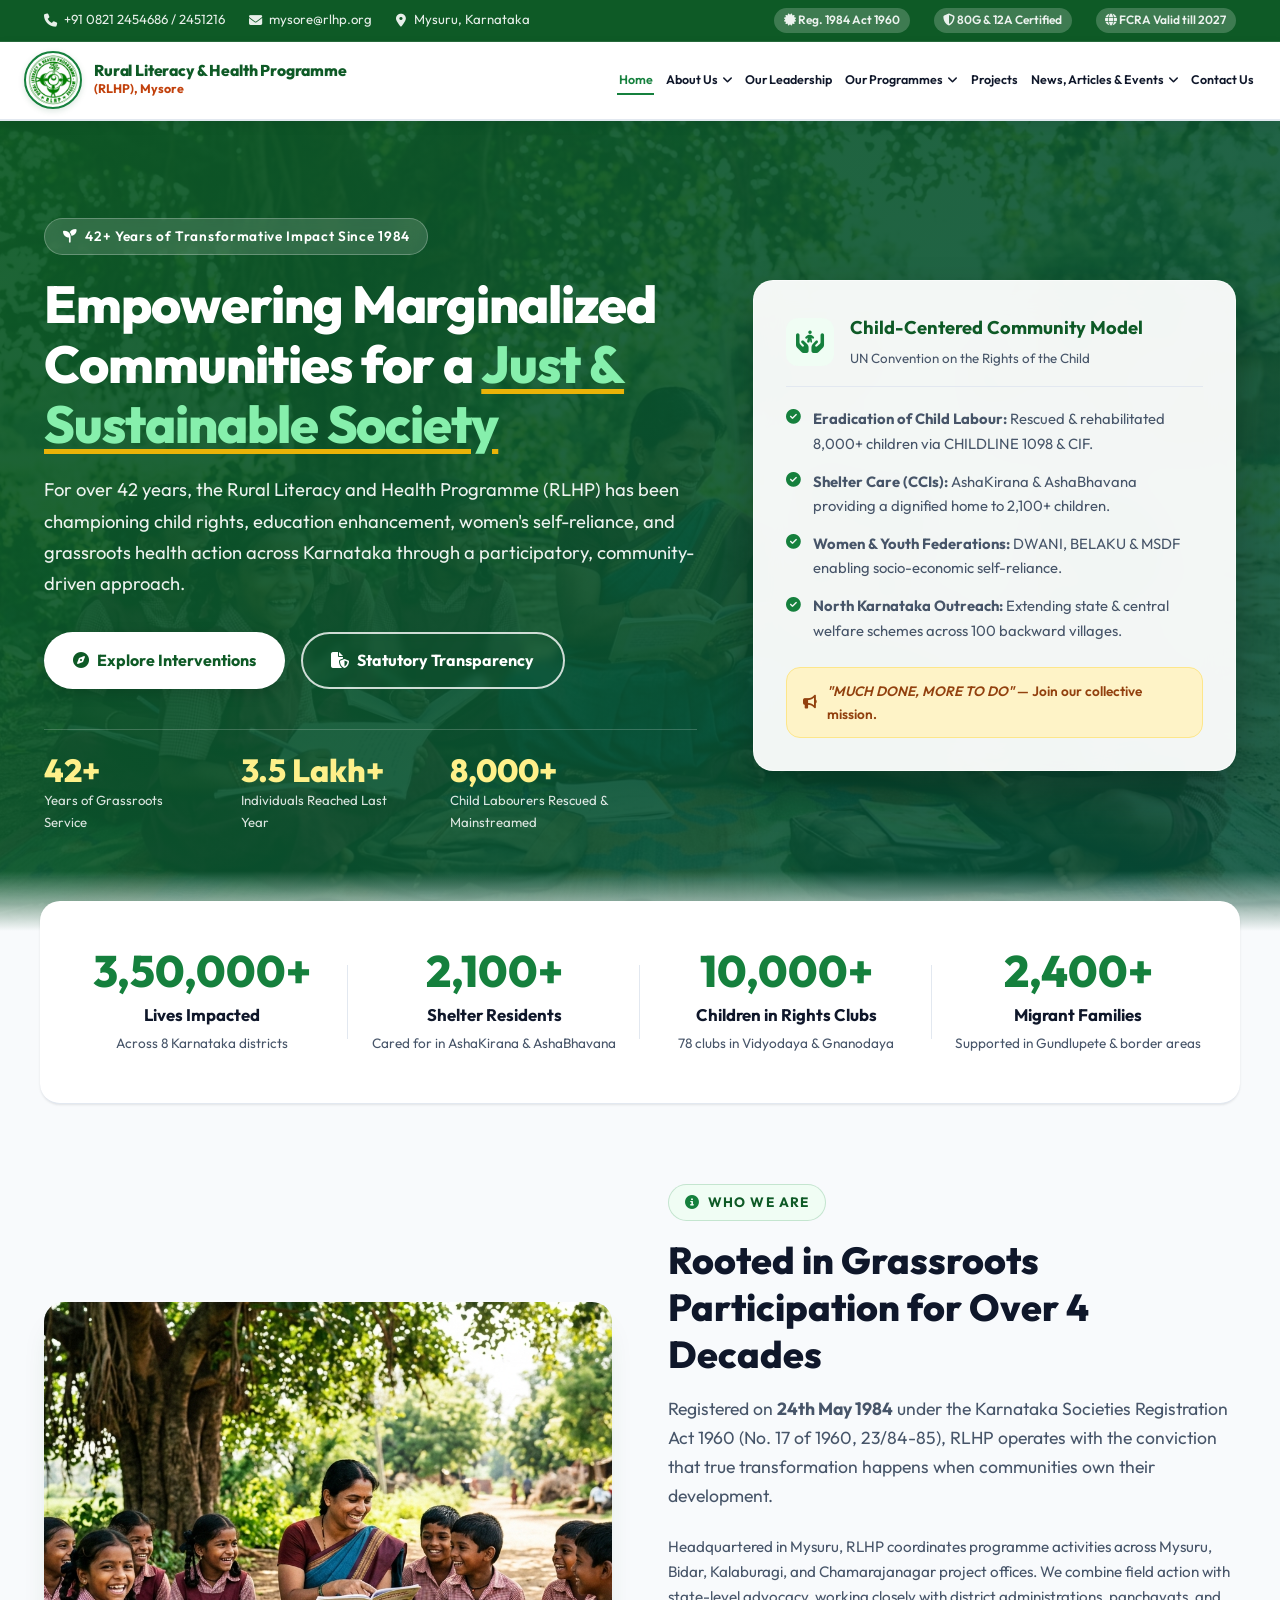
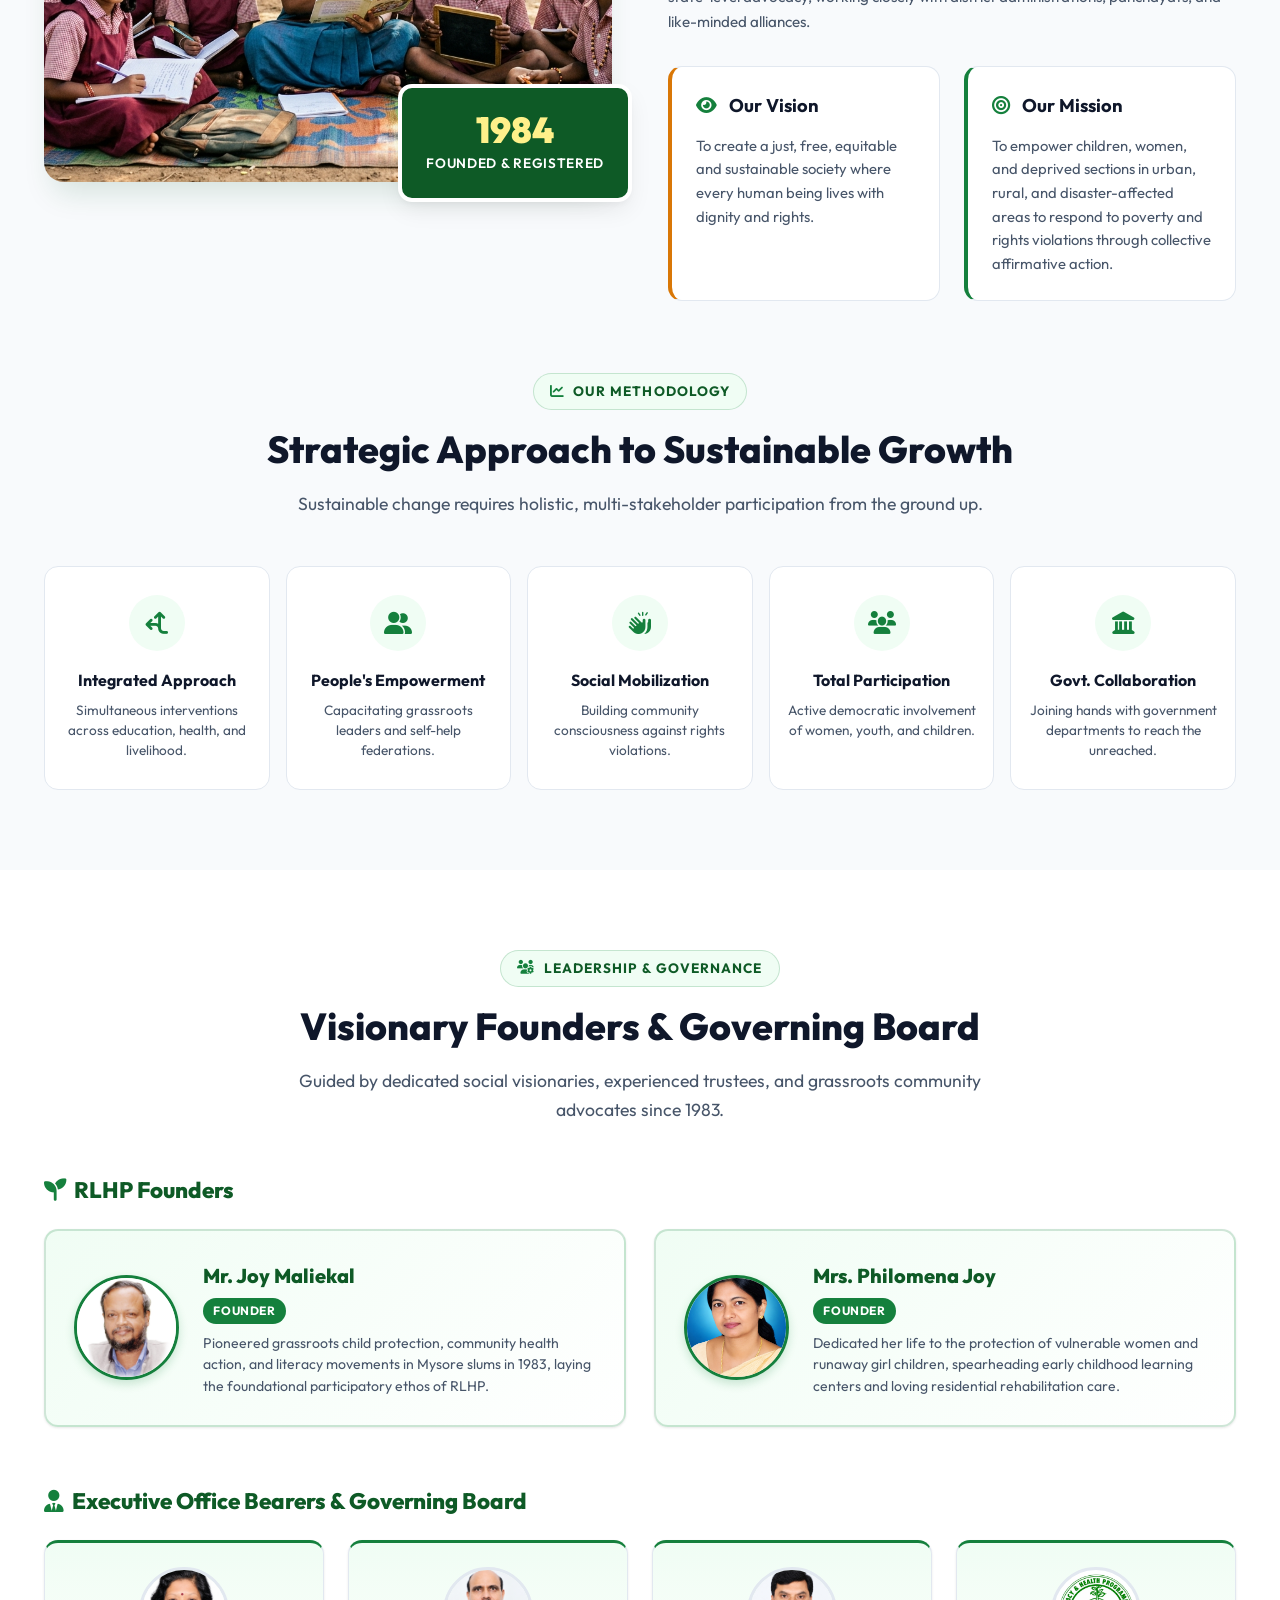
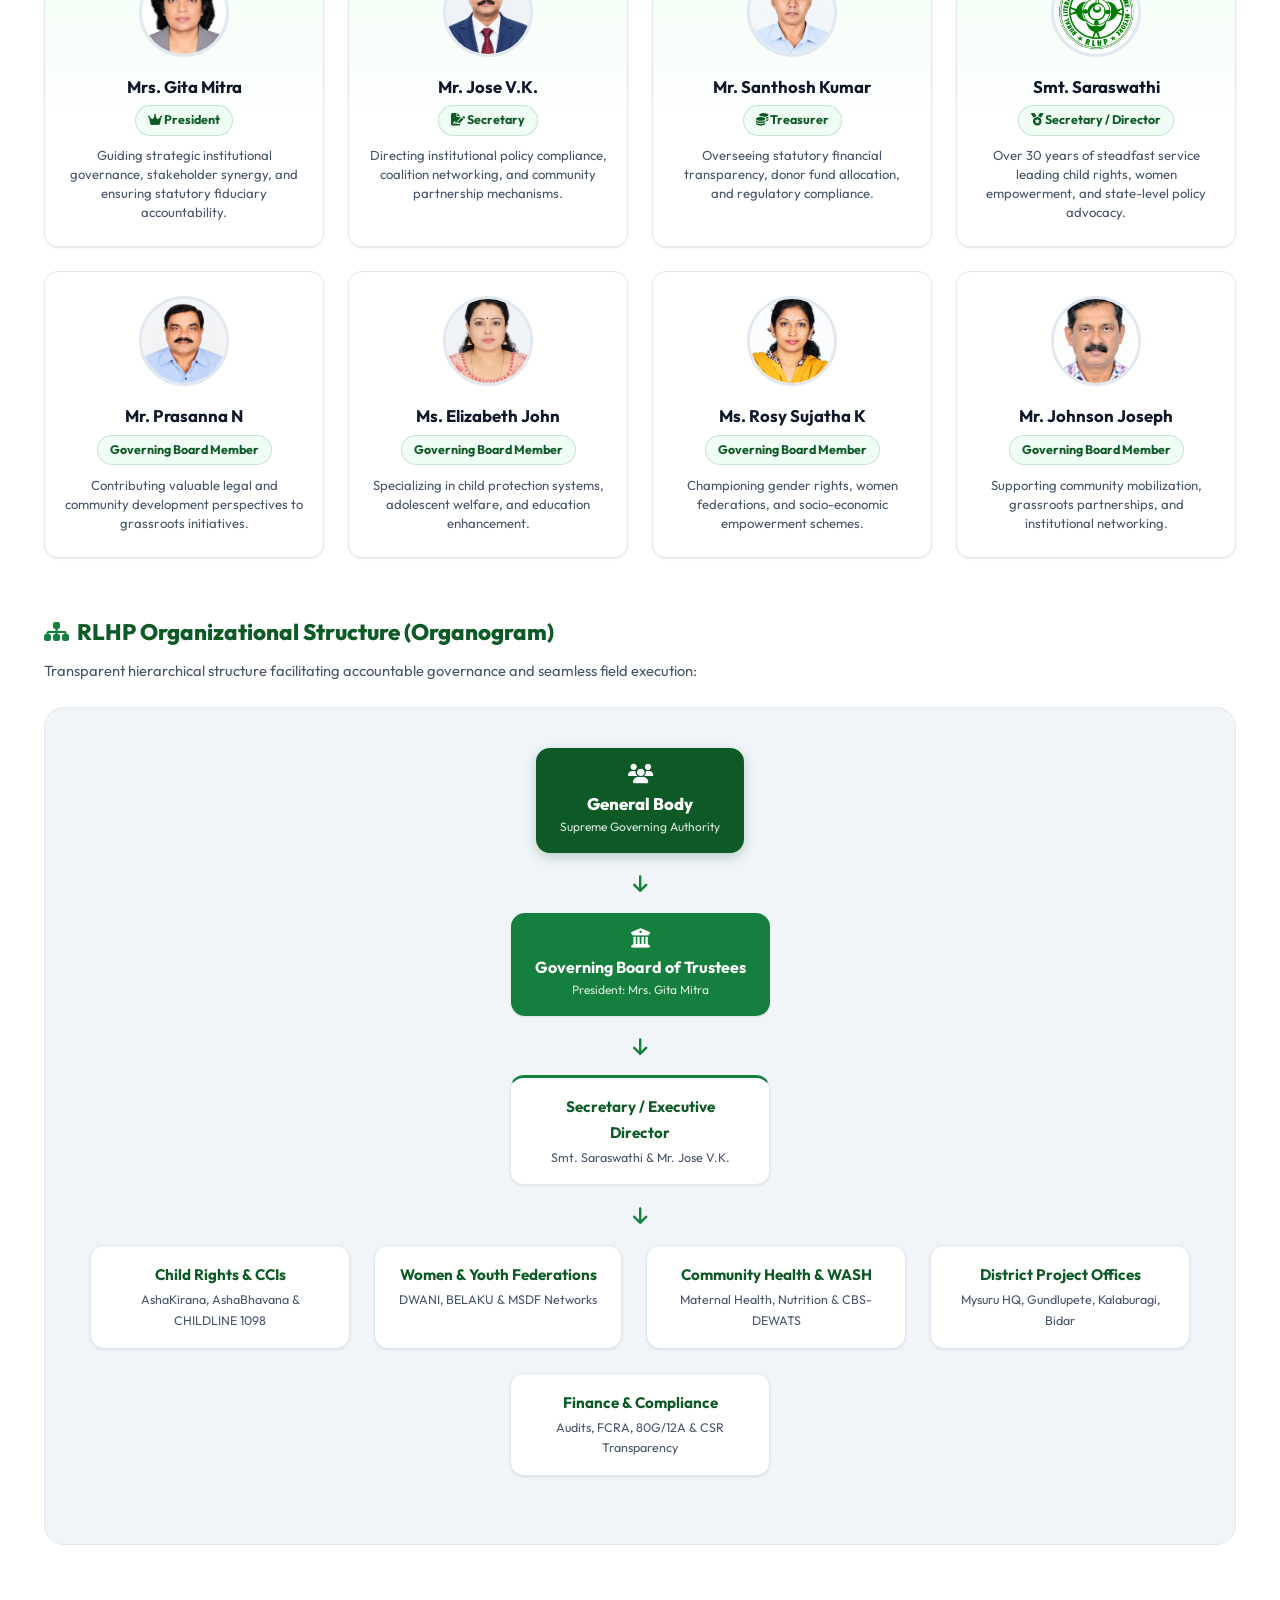
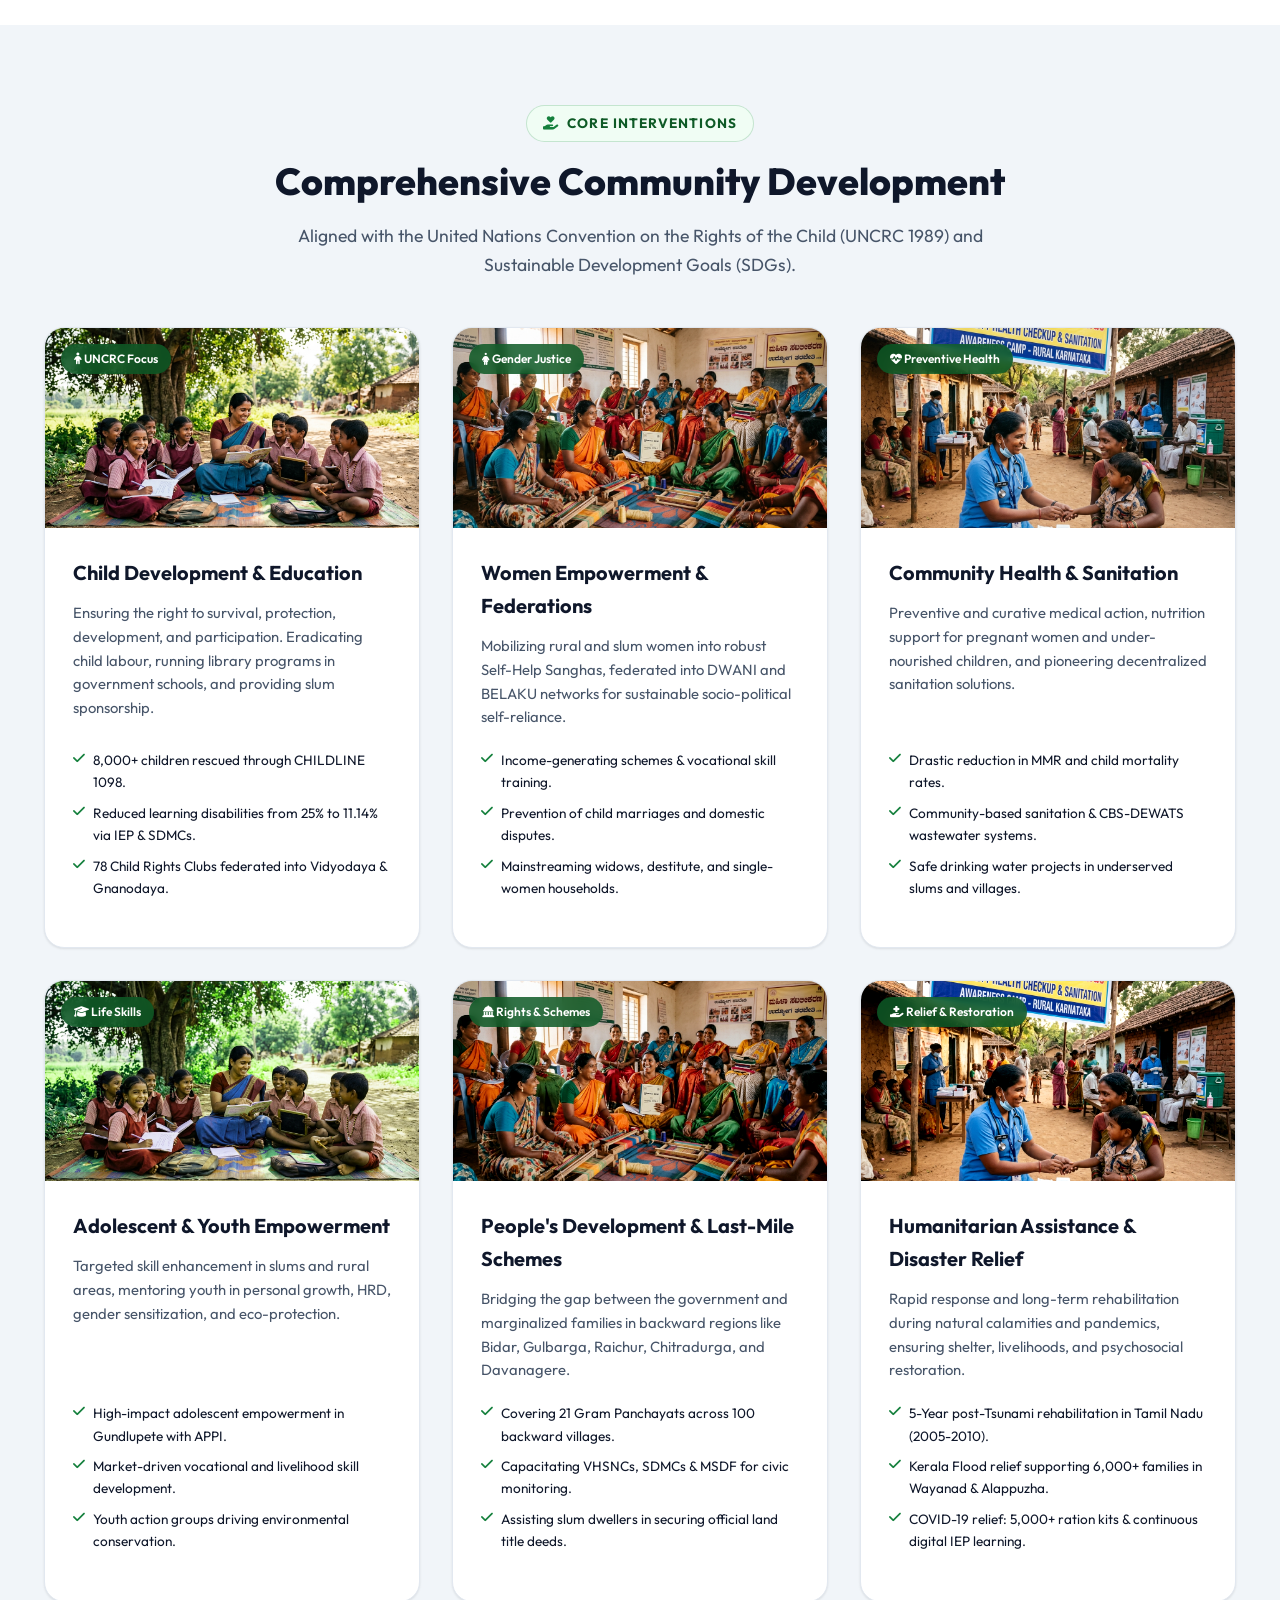
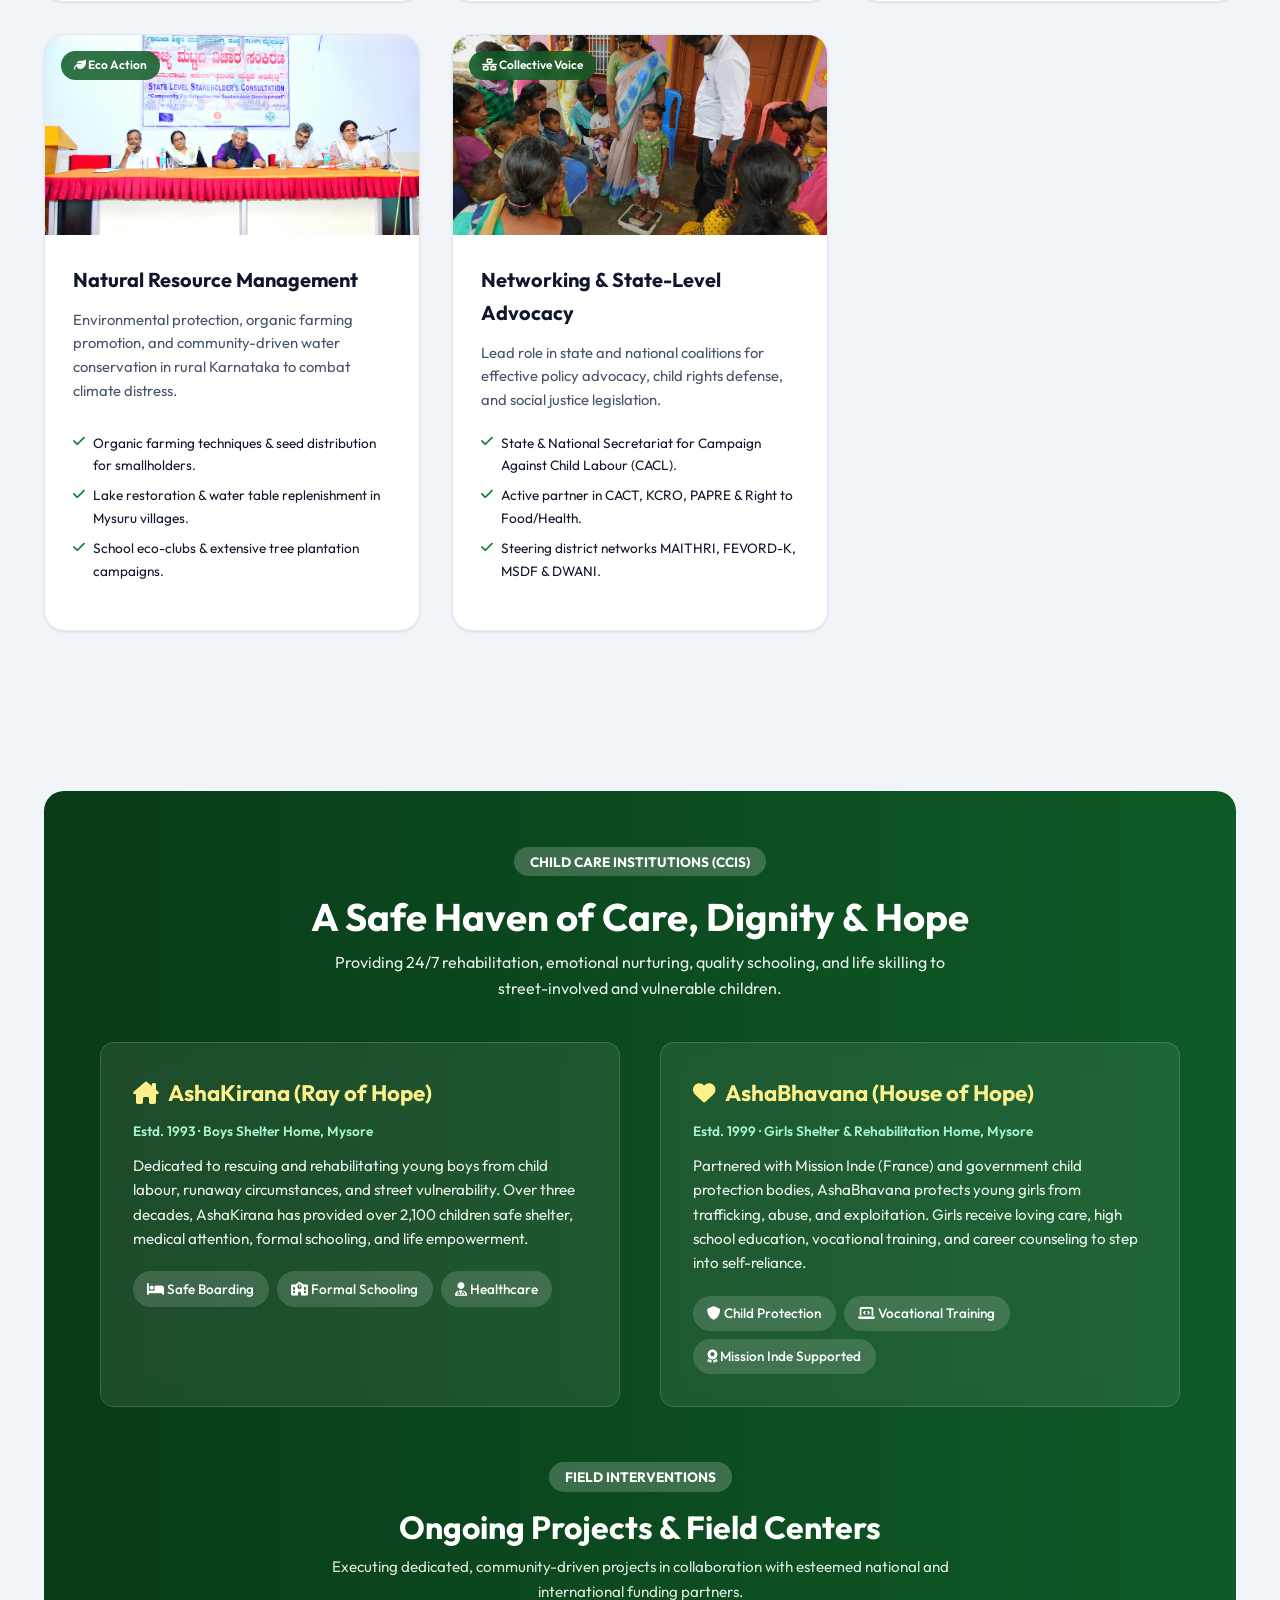
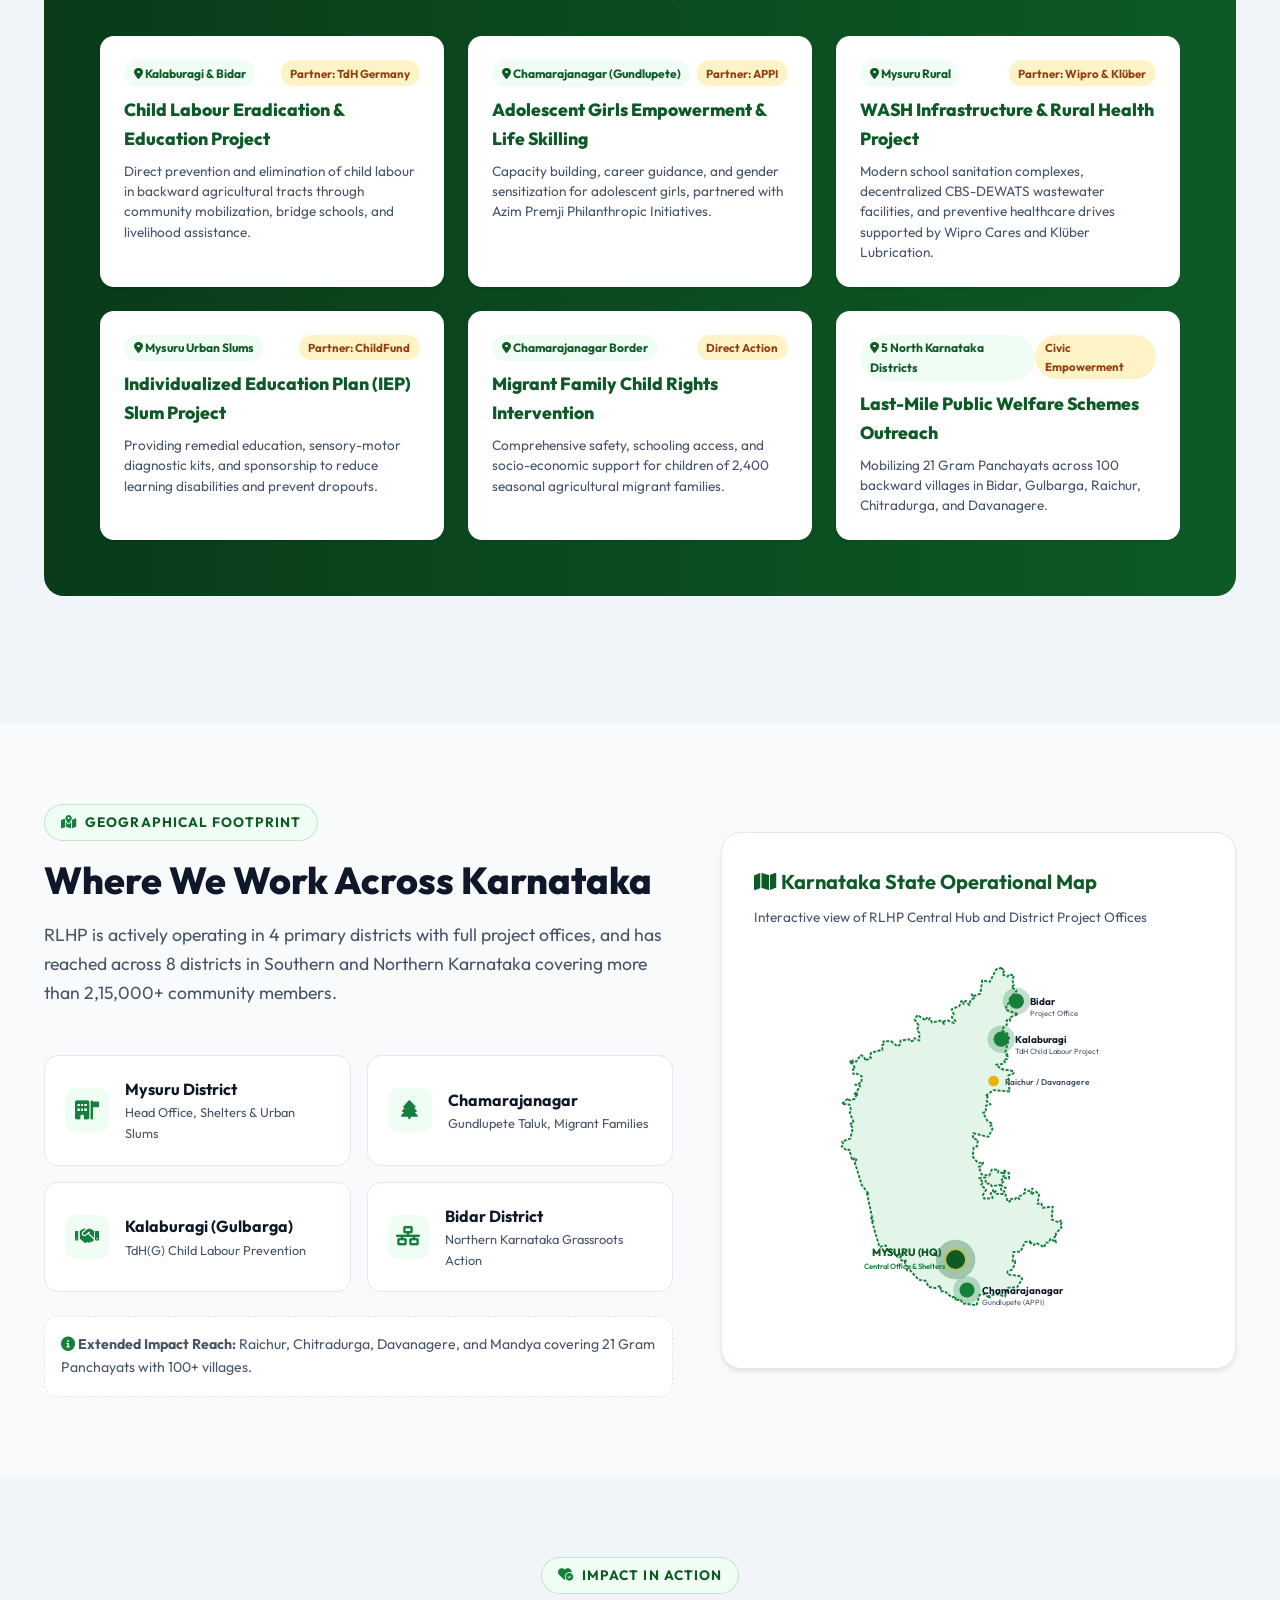
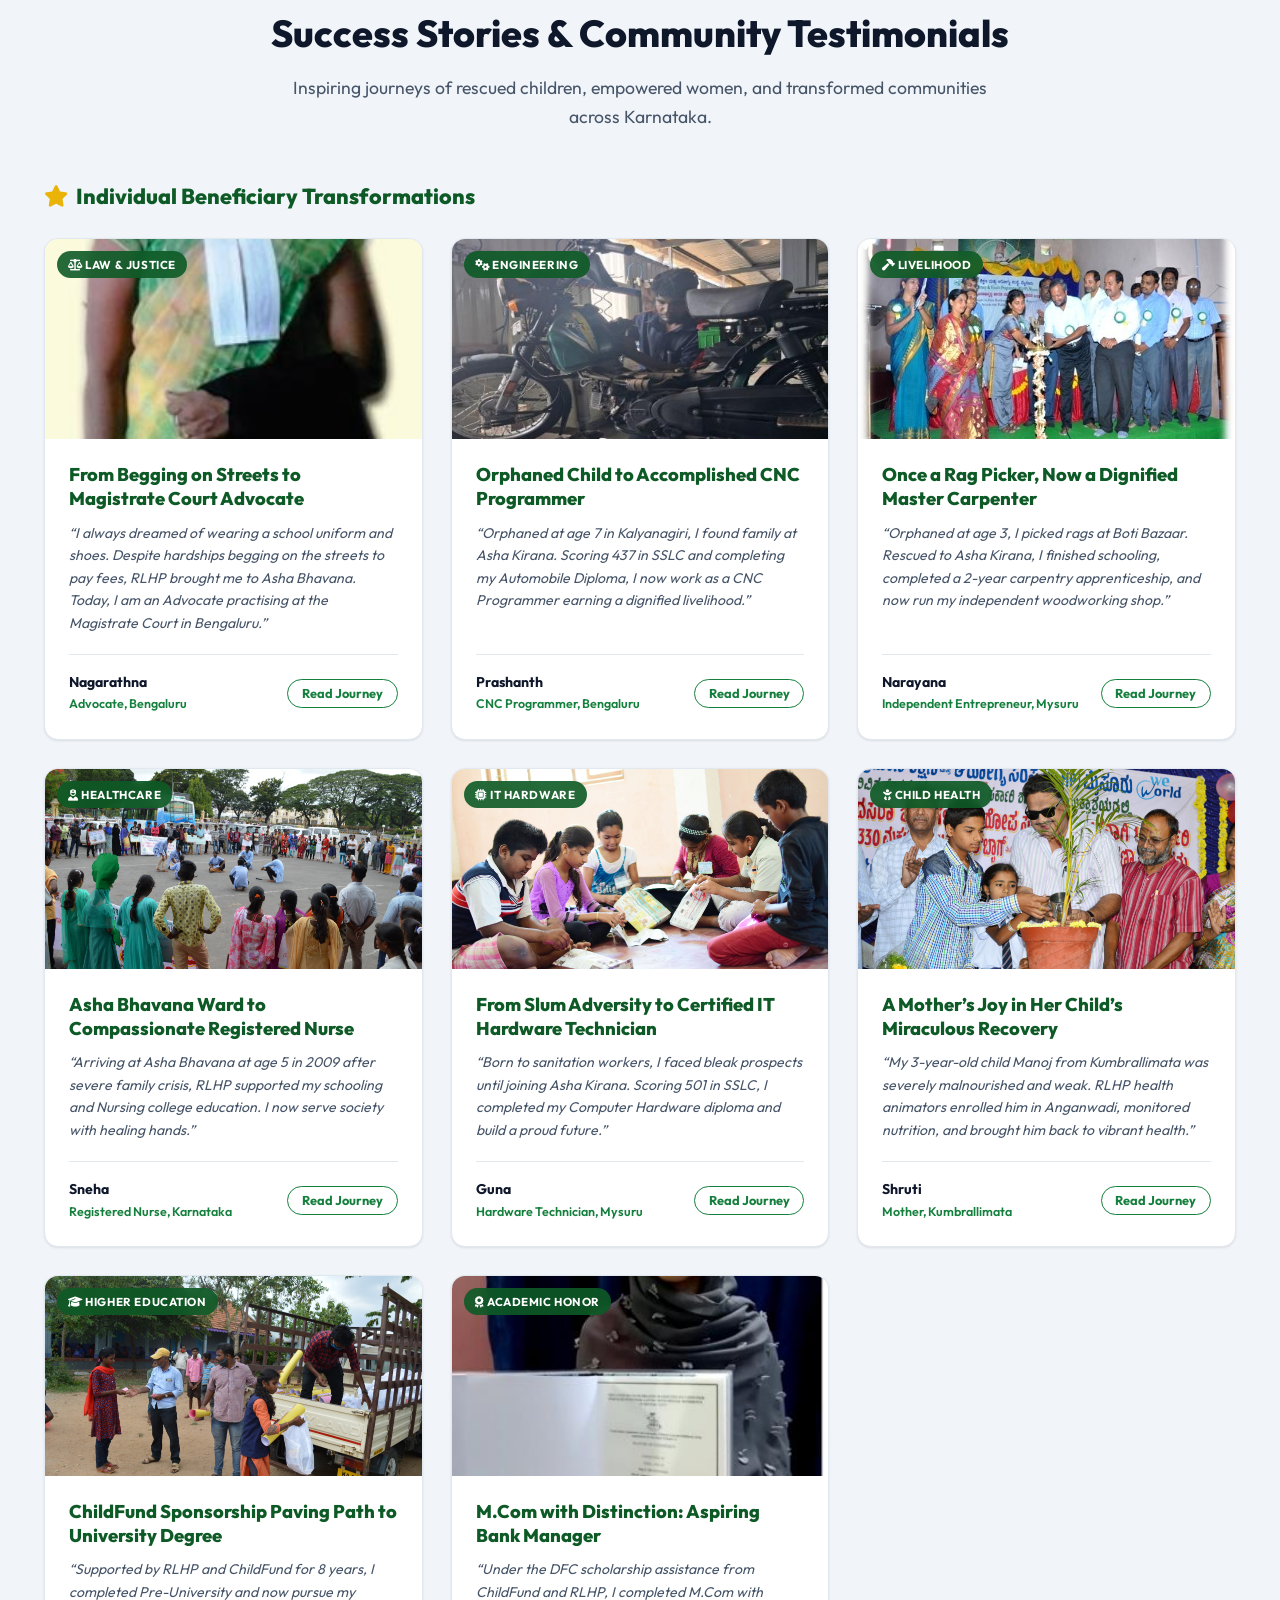
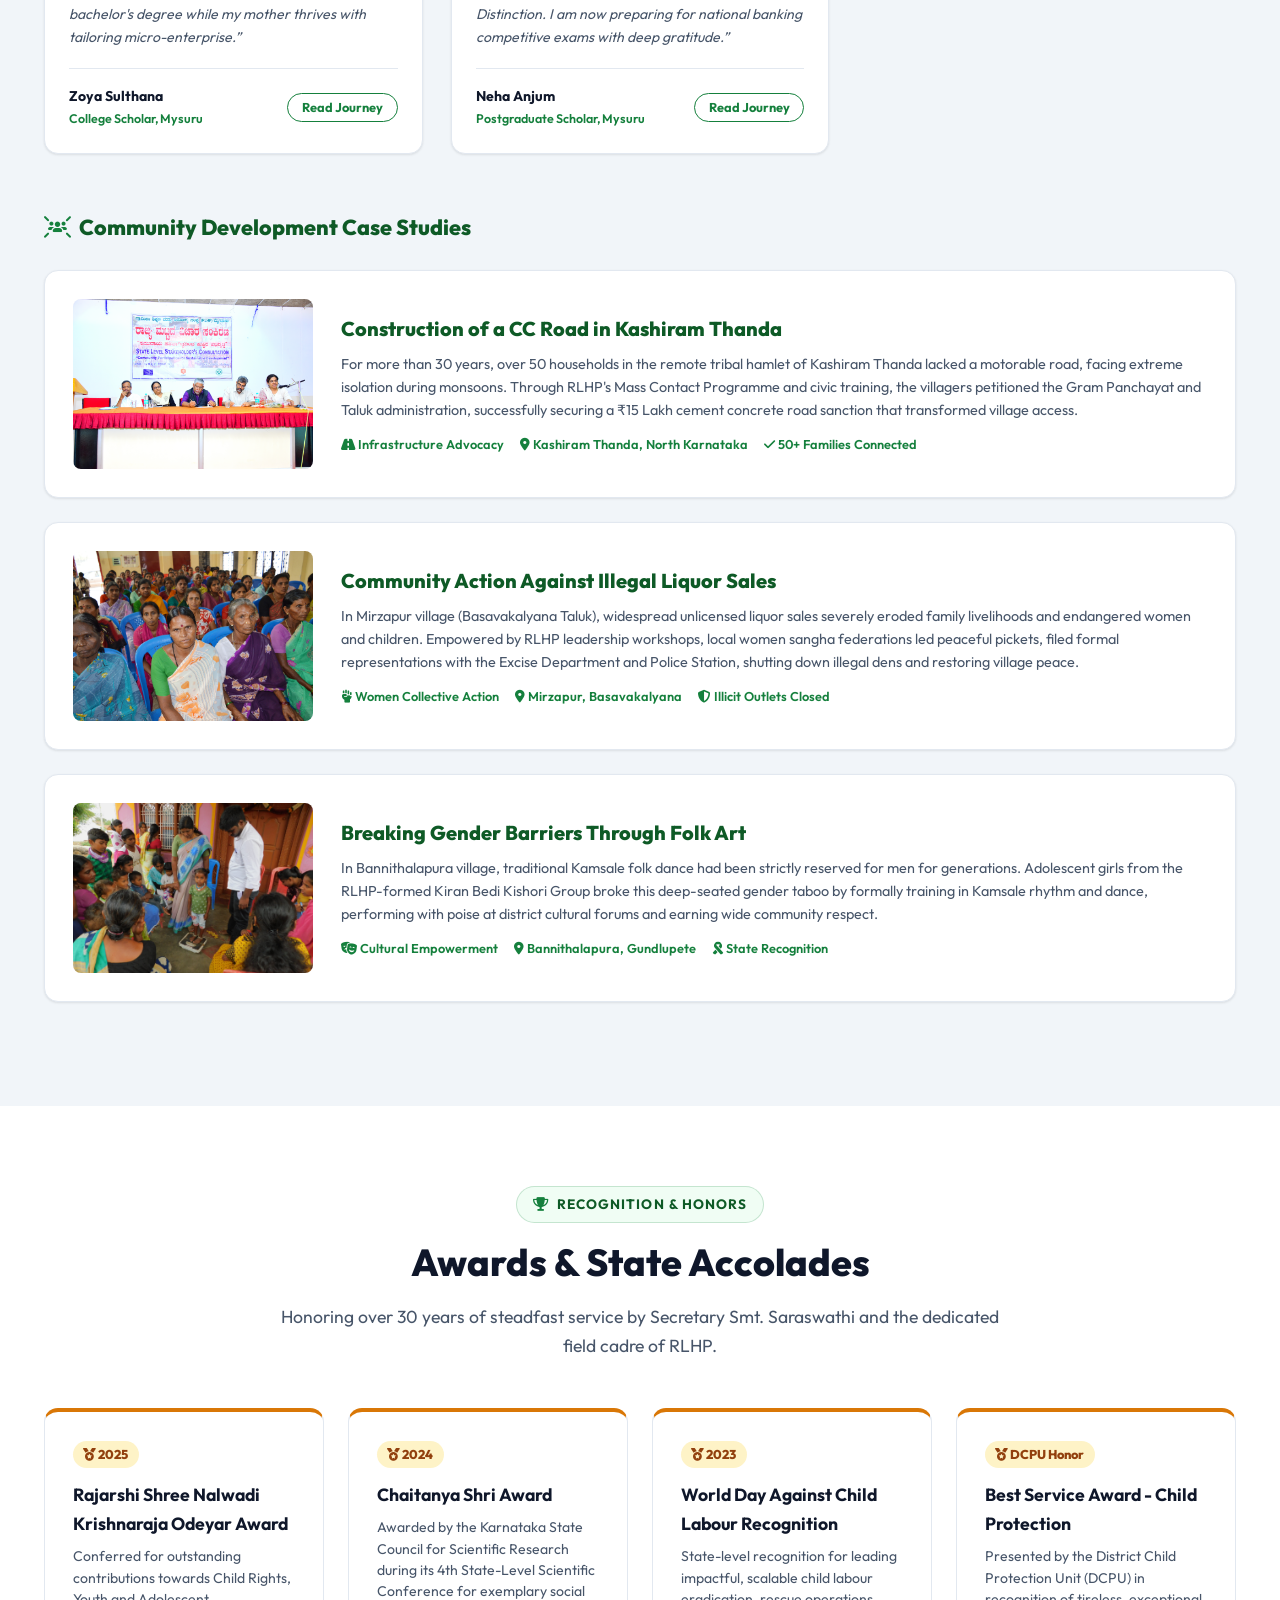
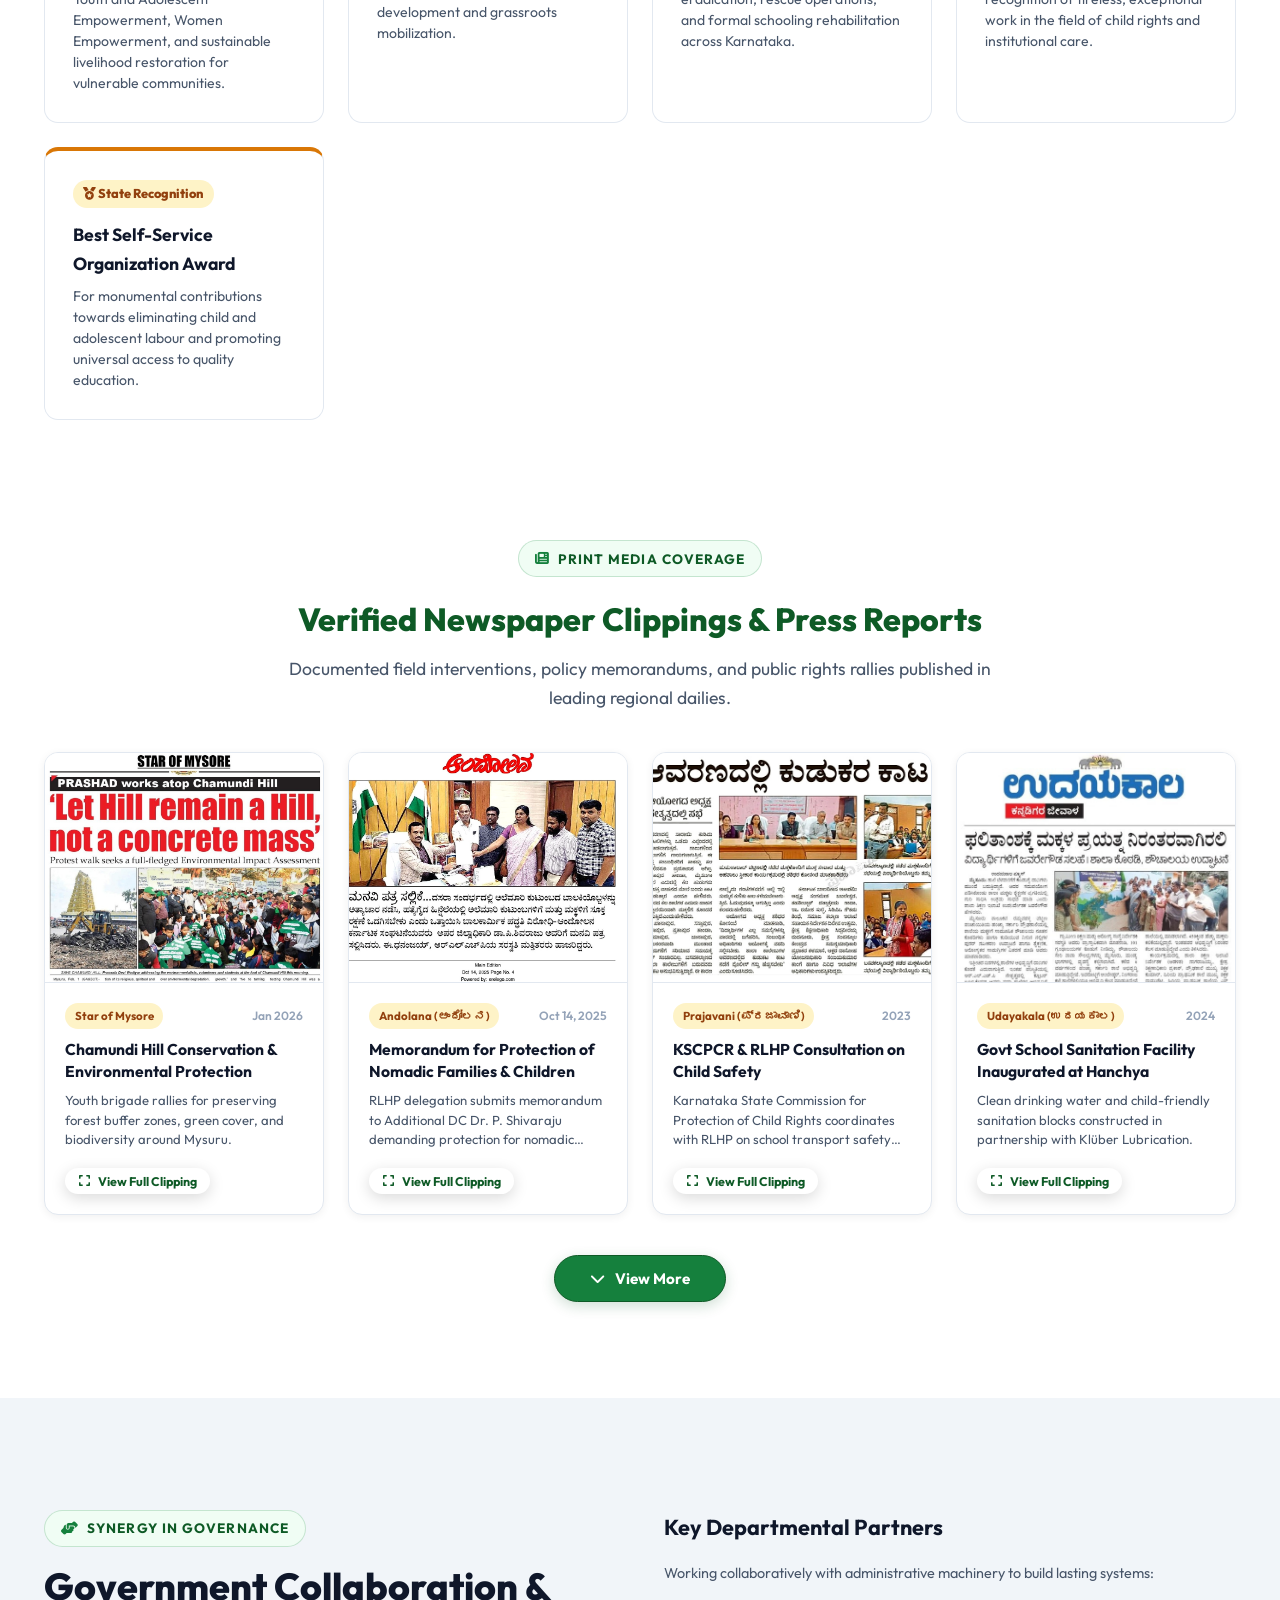
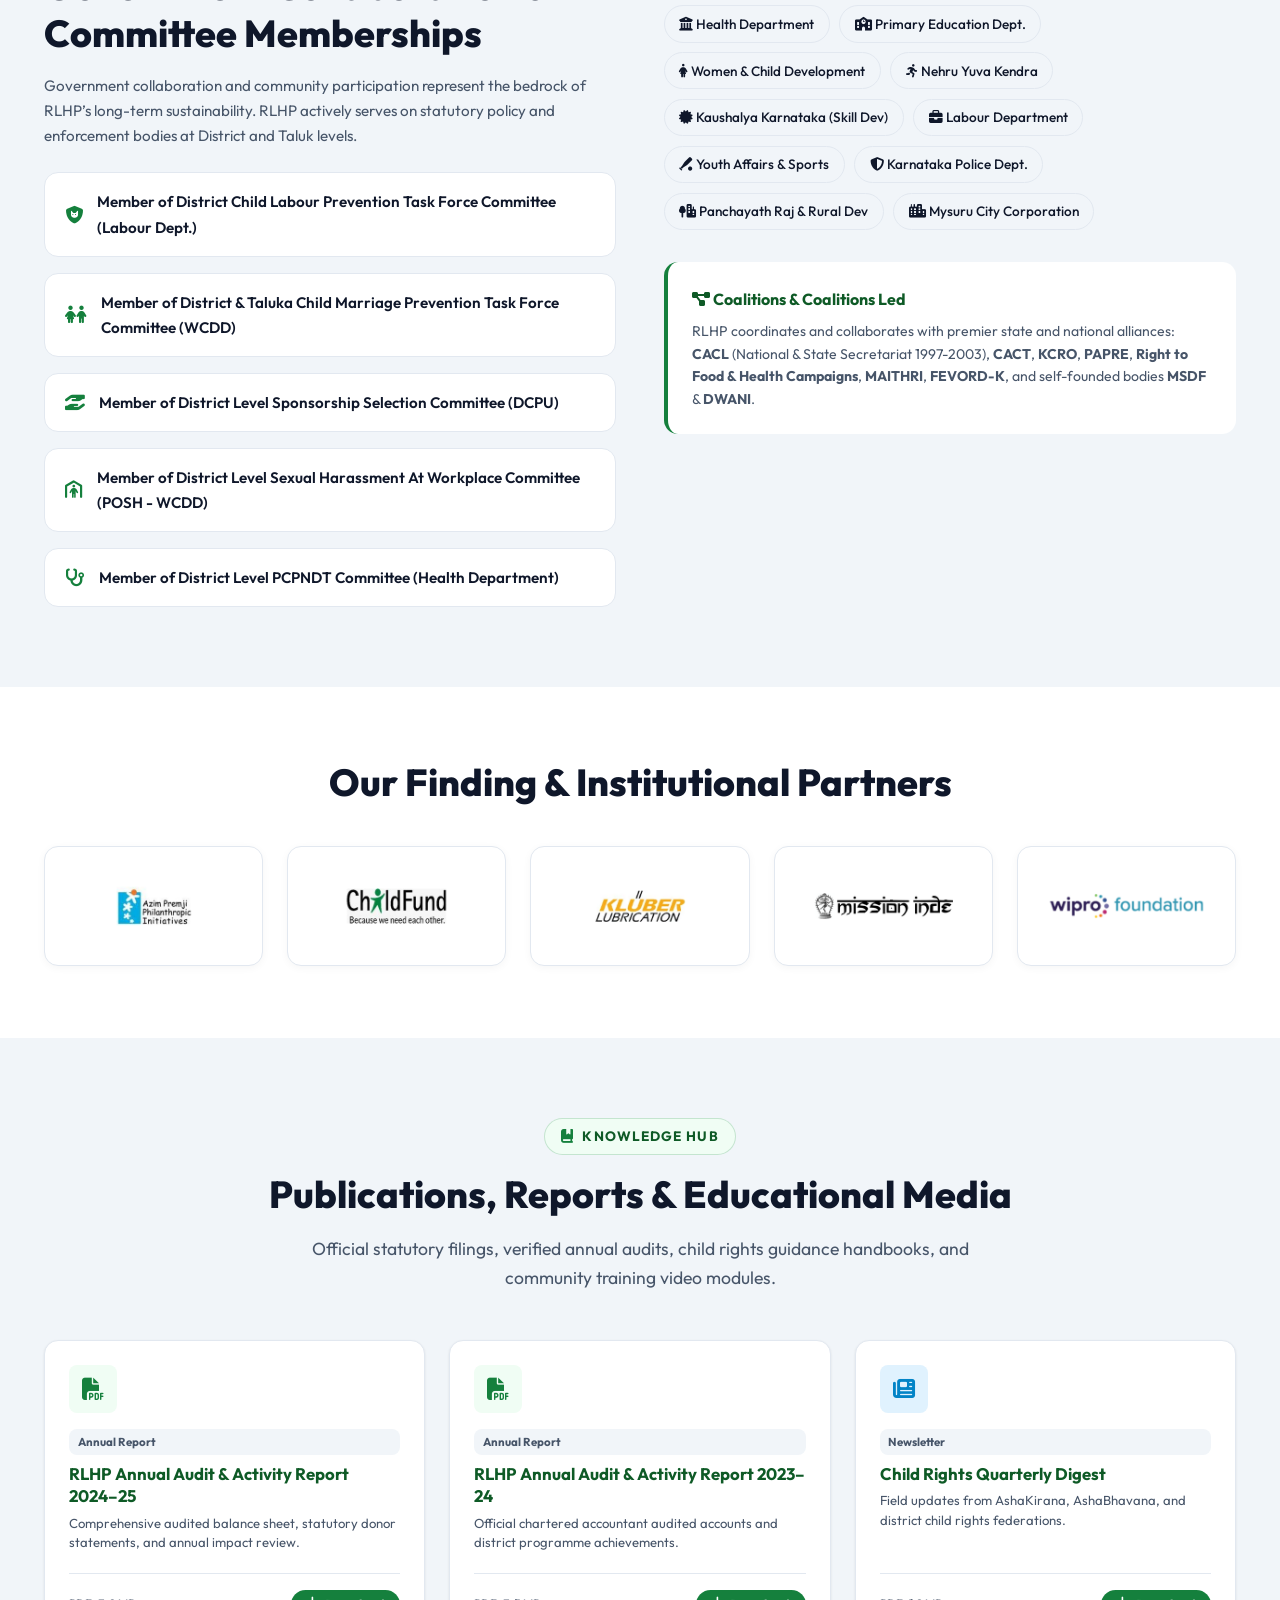
==== commit b4bb52d6: "Correct Ongoing Projects & Field Centers and Strategic Approach layouts" ====
--- a/index.html
+++ b/index.html
@@ -632,6 +632,7 @@
               <span class="dept-pill" style="background: rgba(255,255,255,0.15); color: #fff; border: none;"><i class="fa-solid fa-award"></i> Mission Inde Supported</span>
             </div>
           </div>
+        </div> <!-- Closes .shelter-grid properly -->
         
         <!-- Location-Specific Active Projects Grid -->
         <div style="margin-top: 3.5rem;">
@@ -641,9 +642,9 @@
             <p style="color: rgba(255,255,255,0.85); max-width: 650px; margin: 0 auto; font-size: 0.95rem;">Executing dedicated, community-driven projects in collaboration with esteemed national and international funding partners.</p>
           </div>
 
-          <div style="display: grid; grid-template-columns: repeat(auto-fit, minmax(320px, 1fr)); gap: 1.5rem;">
+          <div class="field-projects-grid">
             <!-- Project 1: Kalaburagi & Bidar -->
-            <div style="background: #ffffff; border-radius: var(--radius-md); padding: 1.5rem; color: var(--text-dark); box-shadow: var(--shadow-sm);">
+            <div class="field-project-card">
               <div style="display: flex; justify-content: space-between; align-items: flex-start; margin-bottom: 0.5rem;">
                 <span style="background: var(--primary-soft); color: var(--primary-deep); font-weight: 700; font-size: 0.75rem; padding: 0.2rem 0.6rem; border-radius: var(--radius-full);"><i class="fa-solid fa-location-dot"></i> Kalaburagi & Bidar</span>
                 <span style="background: #fef3c7; color: #92400e; font-weight: 700; font-size: 0.72rem; padding: 0.2rem 0.6rem; border-radius: var(--radius-full);">Partner: TdH Germany</span>
@@ -653,7 +654,7 @@
             </div>
 
             <!-- Project 2: Gundlupete -->
-            <div style="background: #ffffff; border-radius: var(--radius-md); padding: 1.5rem; color: var(--text-dark); box-shadow: var(--shadow-sm);">
+            <div class="field-project-card">
               <div style="display: flex; justify-content: space-between; align-items: flex-start; margin-bottom: 0.5rem;">
                 <span style="background: var(--primary-soft); color: var(--primary-deep); font-weight: 700; font-size: 0.75rem; padding: 0.2rem 0.6rem; border-radius: var(--radius-full);"><i class="fa-solid fa-location-dot"></i> Chamarajanagar (Gundlupete)</span>
                 <span style="background: #fef3c7; color: #92400e; font-weight: 700; font-size: 0.72rem; padding: 0.2rem 0.6rem; border-radius: var(--radius-full);">Partner: APPI</span>
@@ -663,7 +664,7 @@
             </div>
 
             <!-- Project 3: Rural Mysuru Health & WASH -->
-            <div style="background: #ffffff; border-radius: var(--radius-md); padding: 1.5rem; color: var(--text-dark); box-shadow: var(--shadow-sm);">
+            <div class="field-project-card">
               <div style="display: flex; justify-content: space-between; align-items: flex-start; margin-bottom: 0.5rem;">
                 <span style="background: var(--primary-soft); color: var(--primary-deep); font-weight: 700; font-size: 0.75rem; padding: 0.2rem 0.6rem; border-radius: var(--radius-full);"><i class="fa-solid fa-location-dot"></i> Mysuru Rural</span>
                 <span style="background: #fef3c7; color: #92400e; font-weight: 700; font-size: 0.72rem; padding: 0.2rem 0.6rem; border-radius: var(--radius-full);">Partner: Wipro & Klüber</span>
@@ -673,7 +674,7 @@
             </div>
 
             <!-- Project 4: Slum Child Education Enhancement -->
-            <div style="background: #ffffff; border-radius: var(--radius-md); padding: 1.5rem; color: var(--text-dark); box-shadow: var(--shadow-sm);">
+            <div class="field-project-card">
               <div style="display: flex; justify-content: space-between; align-items: flex-start; margin-bottom: 0.5rem;">
                 <span style="background: var(--primary-soft); color: var(--primary-deep); font-weight: 700; font-size: 0.75rem; padding: 0.2rem 0.6rem; border-radius: var(--radius-full);"><i class="fa-solid fa-location-dot"></i> Mysuru Urban Slums</span>
                 <span style="background: #fef3c7; color: #92400e; font-weight: 700; font-size: 0.72rem; padding: 0.2rem 0.6rem; border-radius: var(--radius-full);">Partner: ChildFund</span>
@@ -683,7 +684,7 @@
             </div>
 
             <!-- Project 5: Migrant Families Support -->
-            <div style="background: #ffffff; border-radius: var(--radius-md); padding: 1.5rem; color: var(--text-dark); box-shadow: var(--shadow-sm);">
+            <div class="field-project-card">
               <div style="display: flex; justify-content: space-between; align-items: flex-start; margin-bottom: 0.5rem;">
                 <span style="background: var(--primary-soft); color: var(--primary-deep); font-weight: 700; font-size: 0.75rem; padding: 0.2rem 0.6rem; border-radius: var(--radius-full);"><i class="fa-solid fa-location-dot"></i> Chamarajanagar Border</span>
                 <span style="background: #fef3c7; color: #92400e; font-weight: 700; font-size: 0.72rem; padding: 0.2rem 0.6rem; border-radius: var(--radius-full);">Direct Action</span>
@@ -693,7 +694,7 @@
             </div>
 
             <!-- Project 6: North Karnataka Backward Outreach -->
-            <div style="background: #ffffff; border-radius: var(--radius-md); padding: 1.5rem; color: var(--text-dark); box-shadow: var(--shadow-sm);">
+            <div class="field-project-card">
               <div style="display: flex; justify-content: space-between; align-items: flex-start; margin-bottom: 0.5rem;">
                 <span style="background: var(--primary-soft); color: var(--primary-deep); font-weight: 700; font-size: 0.75rem; padding: 0.2rem 0.6rem; border-radius: var(--radius-full);"><i class="fa-solid fa-location-dot"></i> 5 North Karnataka Districts</span>
                 <span style="background: #fef3c7; color: #92400e; font-weight: 700; font-size: 0.72rem; padding: 0.2rem 0.6rem; border-radius: var(--radius-full);">Civic Empowerment</span>
--- a/style.css
+++ b/style.css
@@ -751,18 +751,23 @@
 /* Strategic Pillars */
 .strategies-grid {
   display: grid;
-  grid-template-columns: repeat(auto-fit, minmax(220px, 1fr));
-  gap: 1.5rem;
+  grid-template-columns: repeat(5, 1fr);
+  gap: 1rem;
   margin-top: 2.5rem;
+  width: 100%;
 }
 
 .strategy-box {
   background: #ffffff;
-  padding: 1.75rem 1.25rem;
+  padding: 1.75rem 0.85rem;
   border-radius: var(--radius-md);
   border: 1px solid var(--border-light);
   text-align: center;
   transition: all 0.3s ease;
+  display: flex;
+  flex-direction: column;
+  align-items: center;
+  height: 100%;
 }
 
 .strategy-box:hover {
@@ -782,12 +787,41 @@
   justify-content: center;
   font-size: 1.4rem;
   margin: 0 auto 1rem;
+  flex-shrink: 0;
 }
 
 .strategy-box h4 {
-  font-size: 1.05rem;
+  font-size: 1rem;
   font-weight: 700;
   color: var(--text-dark);
+}
+
+.strategy-box p {
+  font-size: 0.82rem;
+  color: var(--text-muted);
+  margin-top: 0.5rem;
+  line-height: 1.45;
+}
+
+@media (max-width: 1024px) {
+  .strategies-grid {
+    grid-template-columns: repeat(3, 1fr);
+    gap: 1rem;
+  }
+}
+
+@media (max-width: 768px) {
+  .strategies-grid {
+    grid-template-columns: repeat(2, 1fr);
+    gap: 1rem;
+  }
+}
+
+@media (max-width: 480px) {
+  .strategies-grid {
+    grid-template-columns: 1fr;
+    gap: 0.85rem;
+  }
 }
 
 /* Programmes & Interventions */
@@ -959,6 +993,45 @@
   color: rgba(255, 255, 255, 0.9);
   line-height: 1.6;
   margin-bottom: 1.25rem;
+}
+
+/* Ongoing Projects & Field Centers */
+.field-projects-grid {
+  display: grid;
+  grid-template-columns: repeat(3, 1fr);
+  gap: 1.5rem;
+  width: 100%;
+}
+
+.field-project-card {
+  background: #ffffff;
+  border-radius: var(--radius-md);
+  padding: 1.5rem;
+  color: var(--text-dark);
+  box-shadow: var(--shadow-sm);
+  display: flex;
+  flex-direction: column;
+  height: 100%;
+  transition: transform 0.25s ease, box-shadow 0.25s ease;
+}
+
+.field-project-card:hover {
+  transform: translateY(-3px);
+  box-shadow: var(--shadow-md);
+}
+
+@media (max-width: 1024px) {
+  .field-projects-grid {
+    grid-template-columns: repeat(2, 1fr);
+    gap: 1.25rem;
+  }
+}
+
+@media (max-width: 640px) {
+  .field-projects-grid {
+    grid-template-columns: 1fr;
+    gap: 1rem;
+  }
 }
 
 /* Where We Work & Map Section */
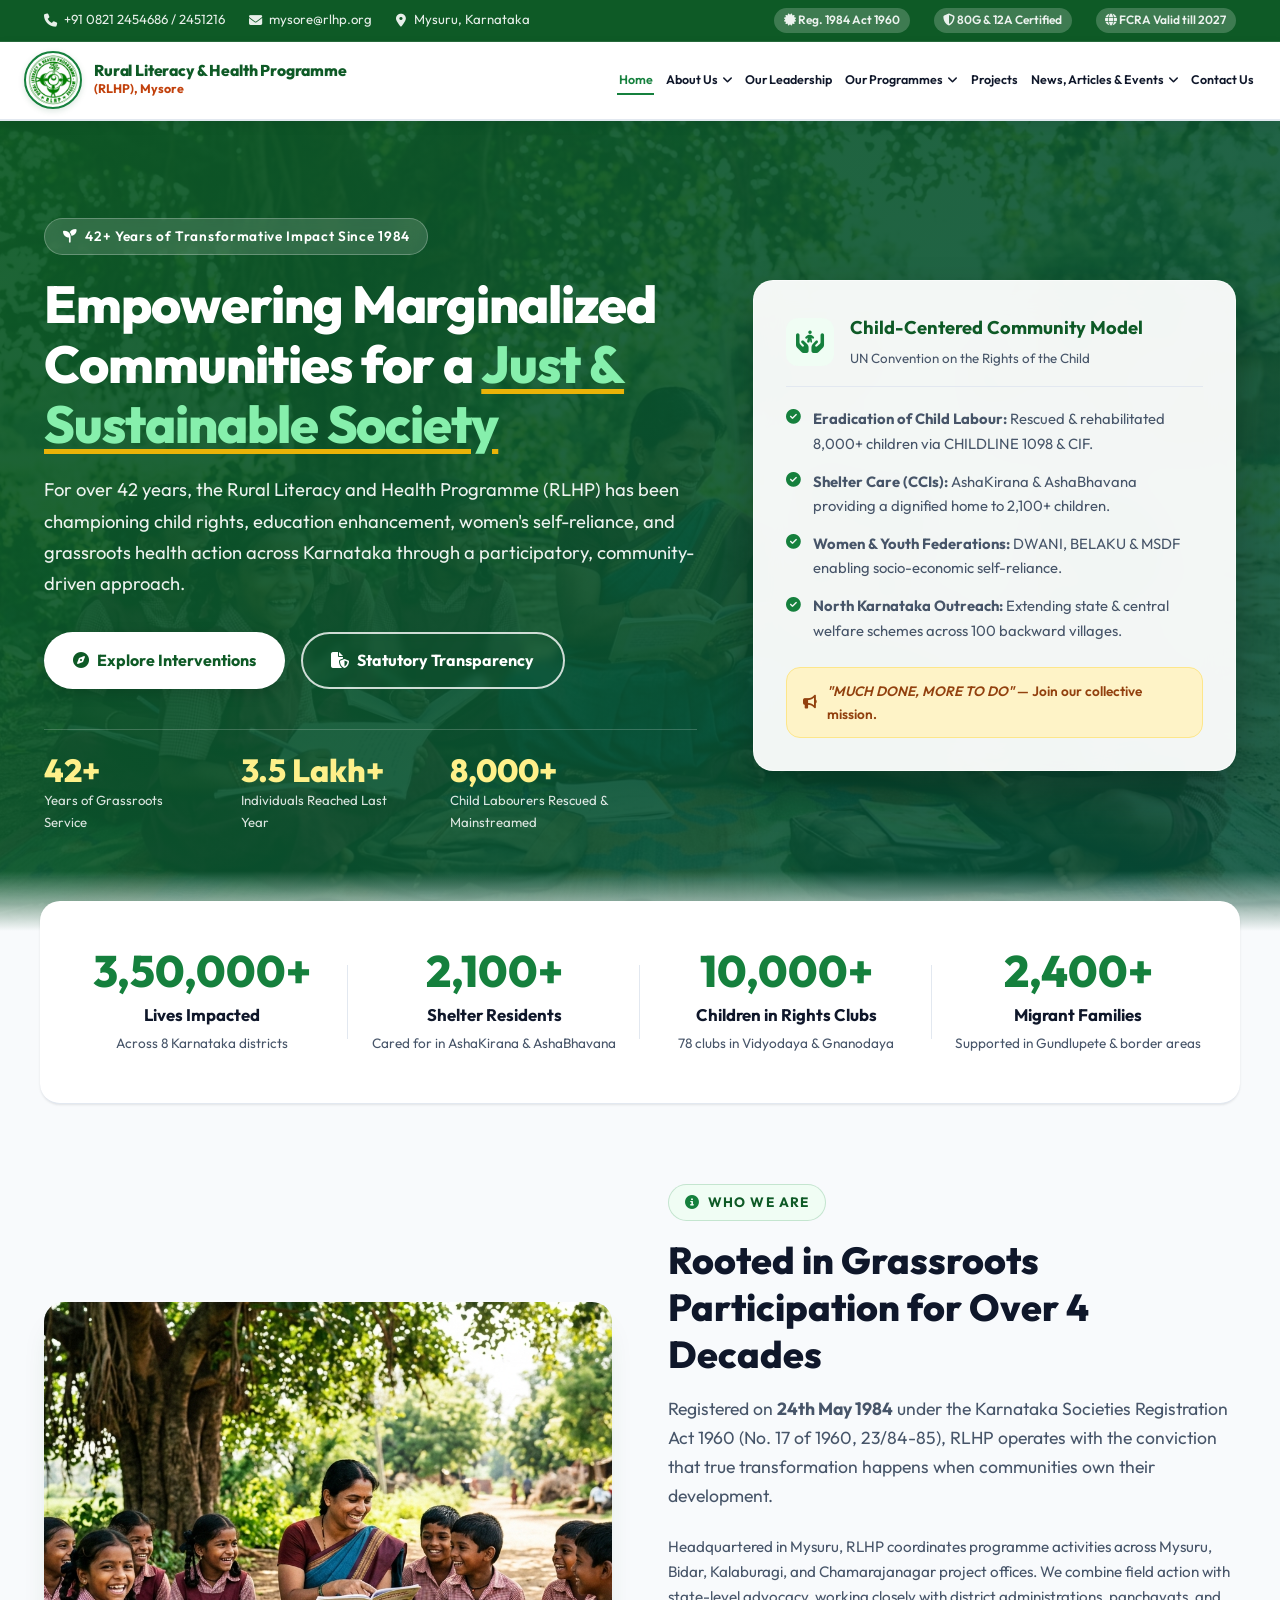
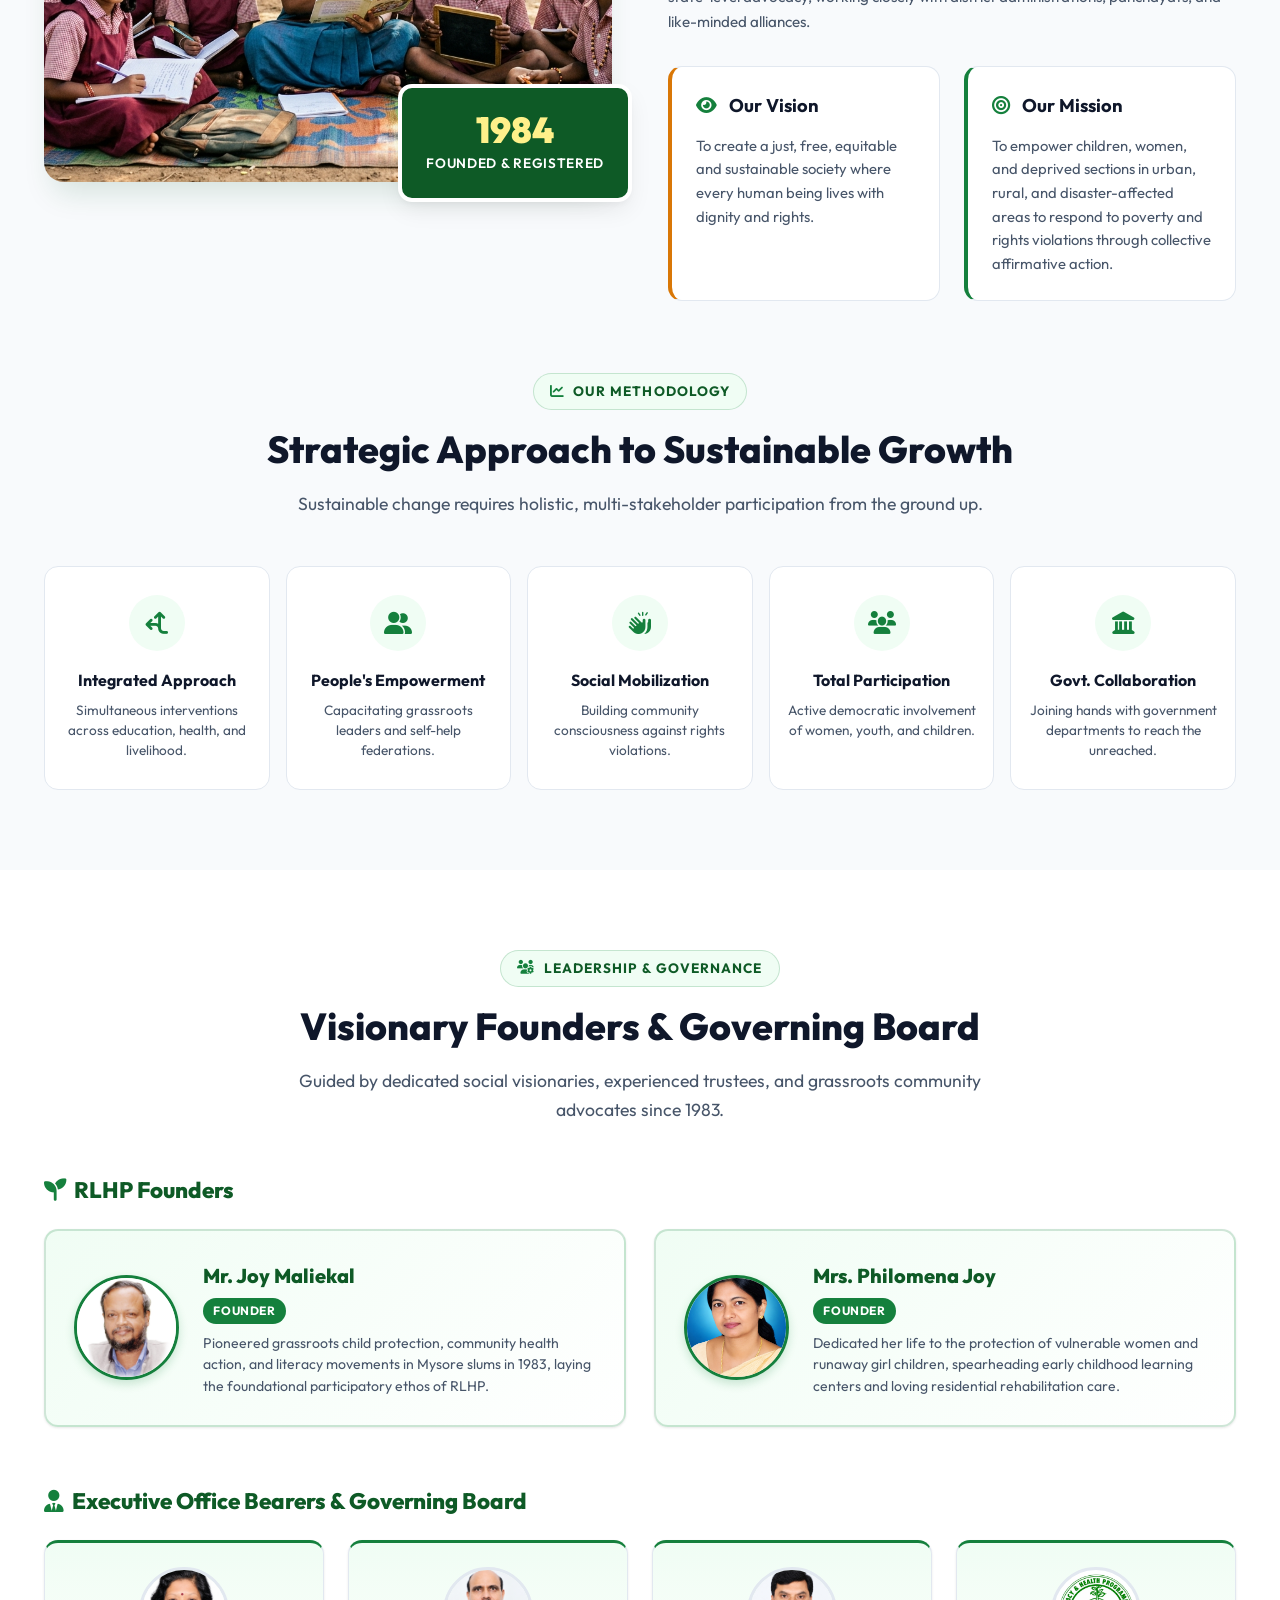
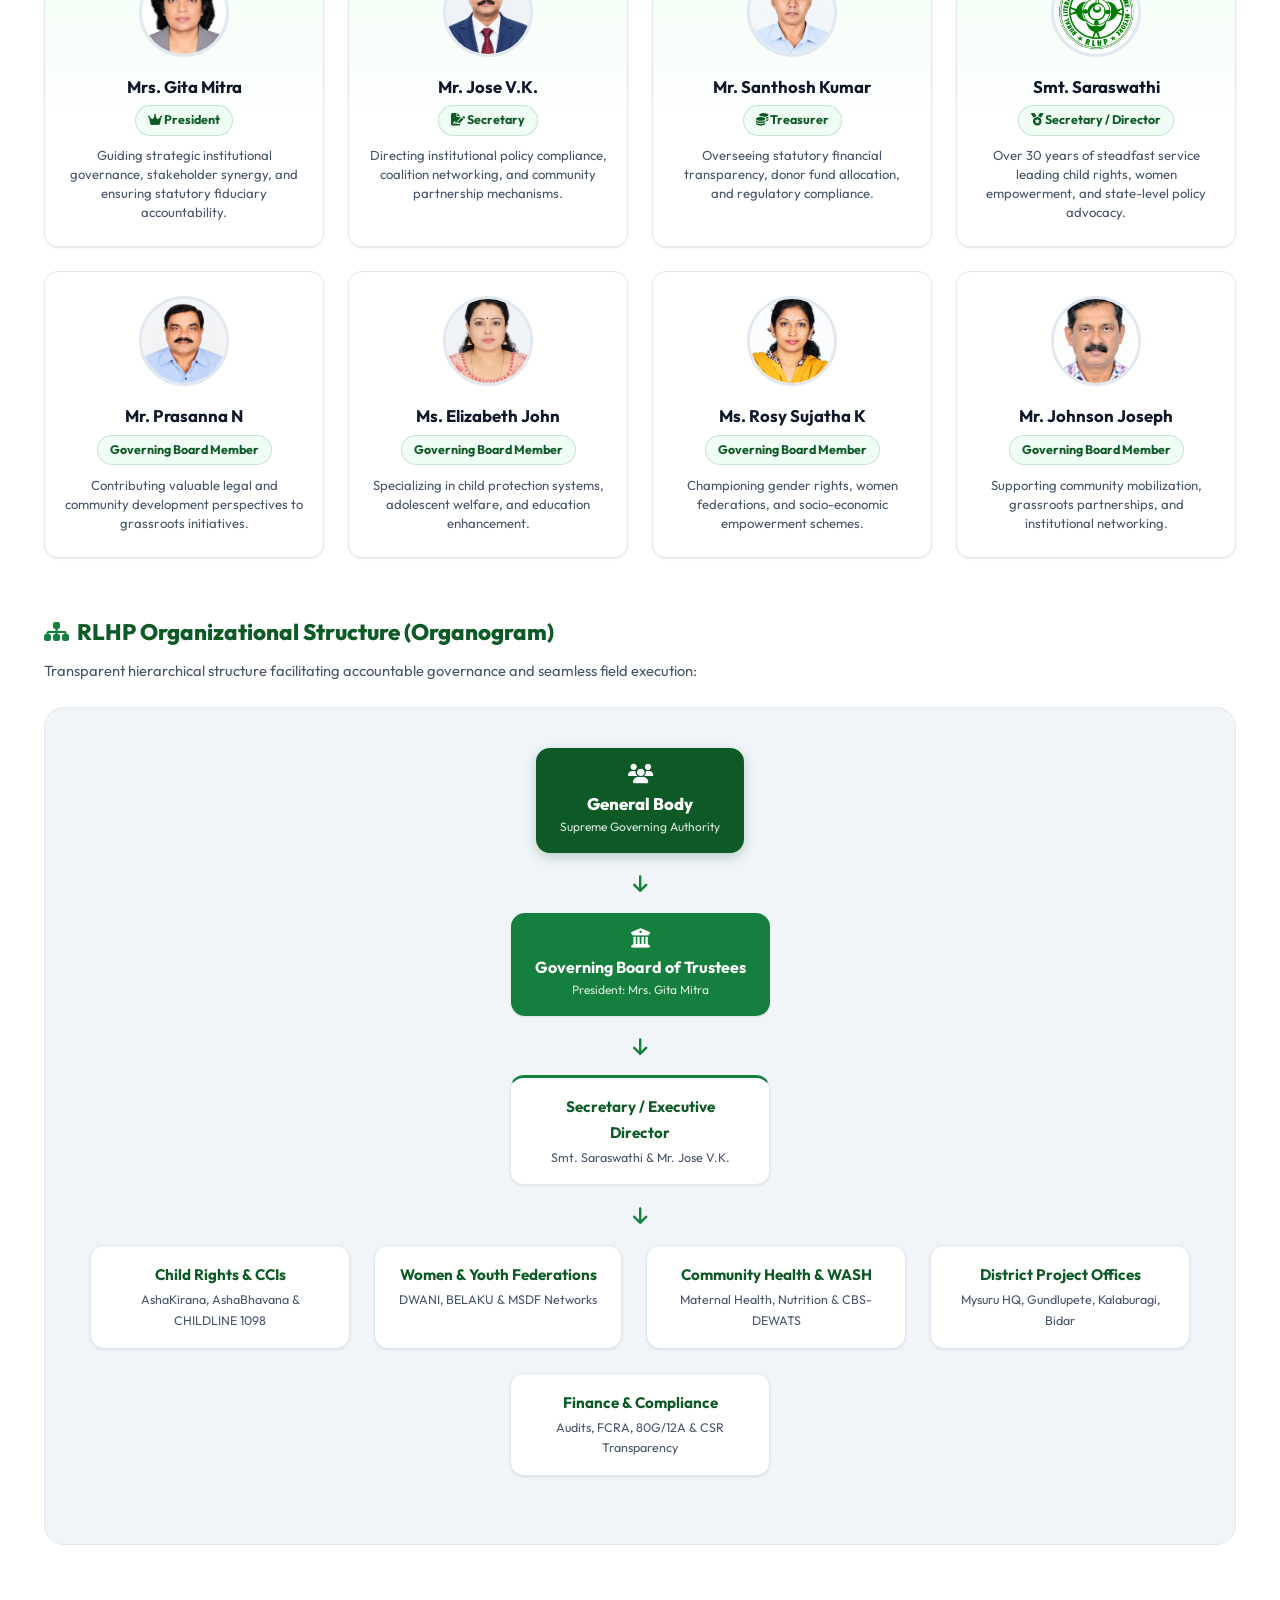
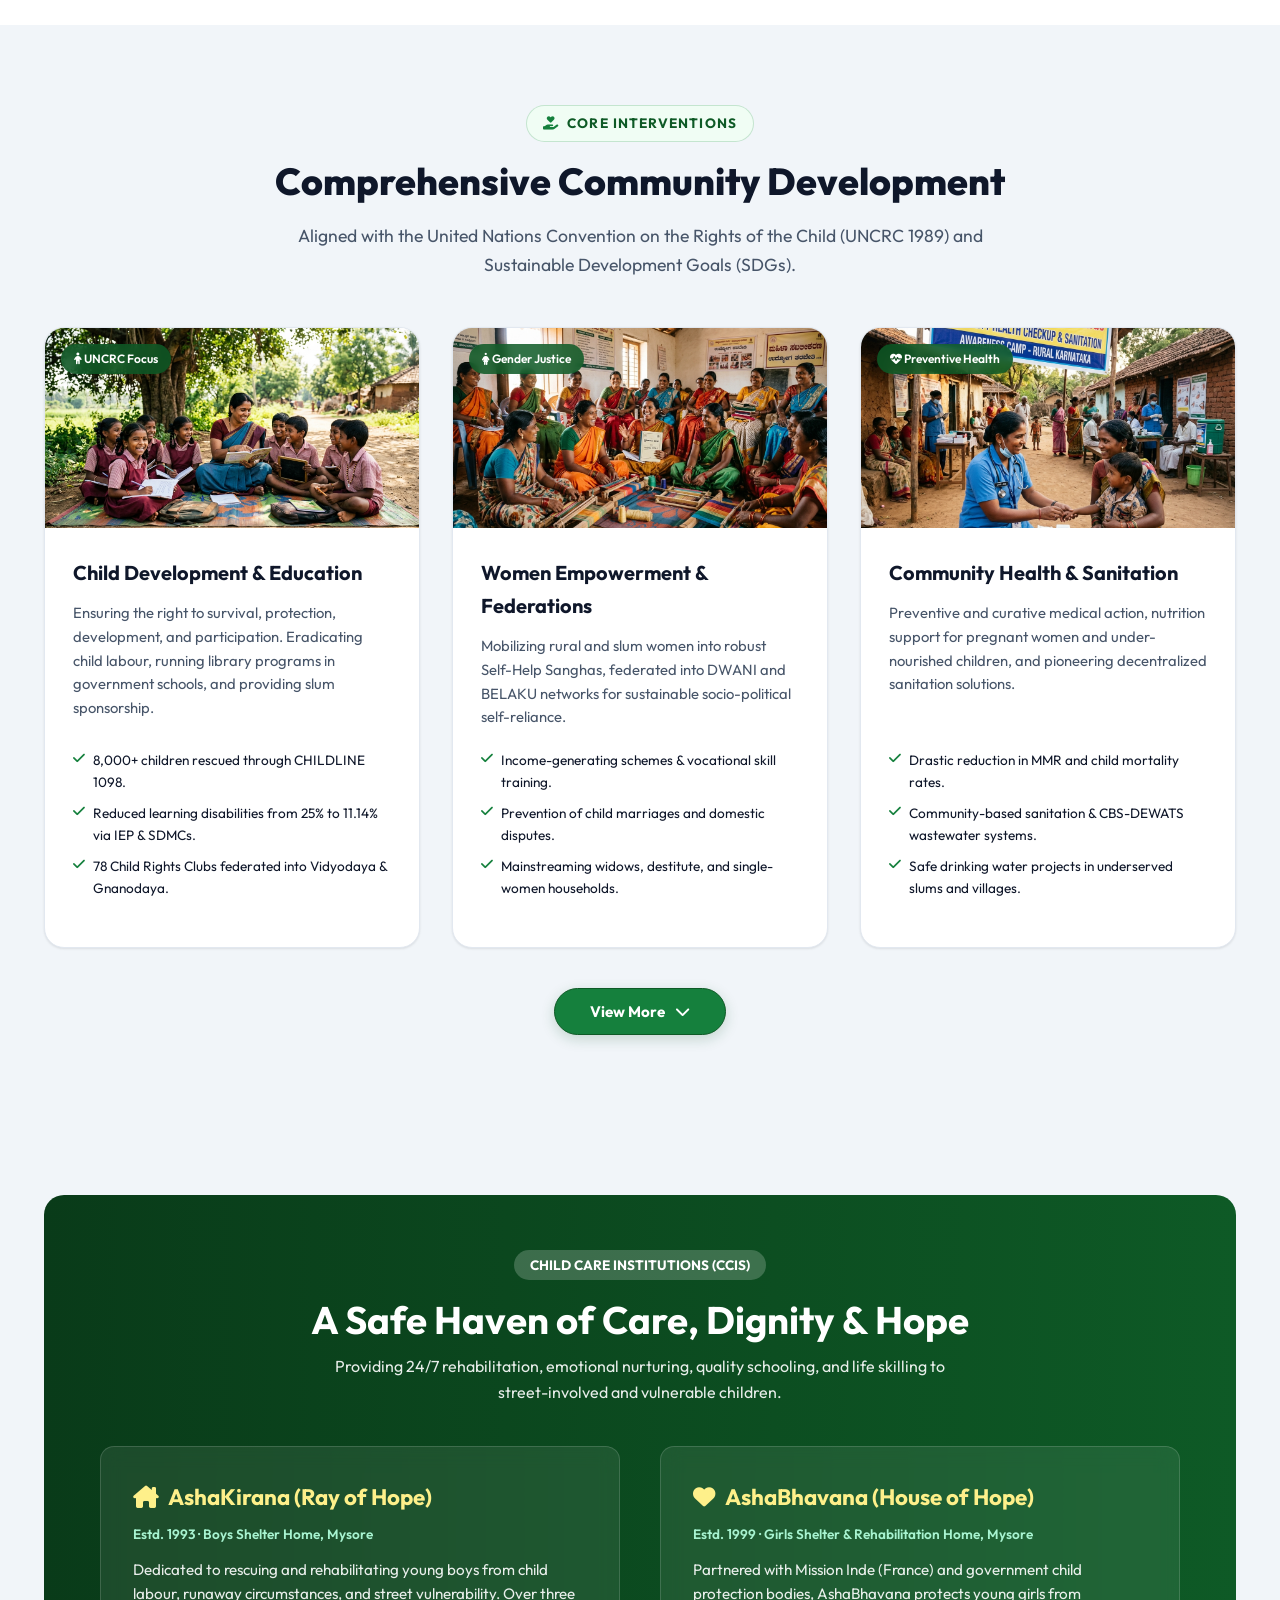
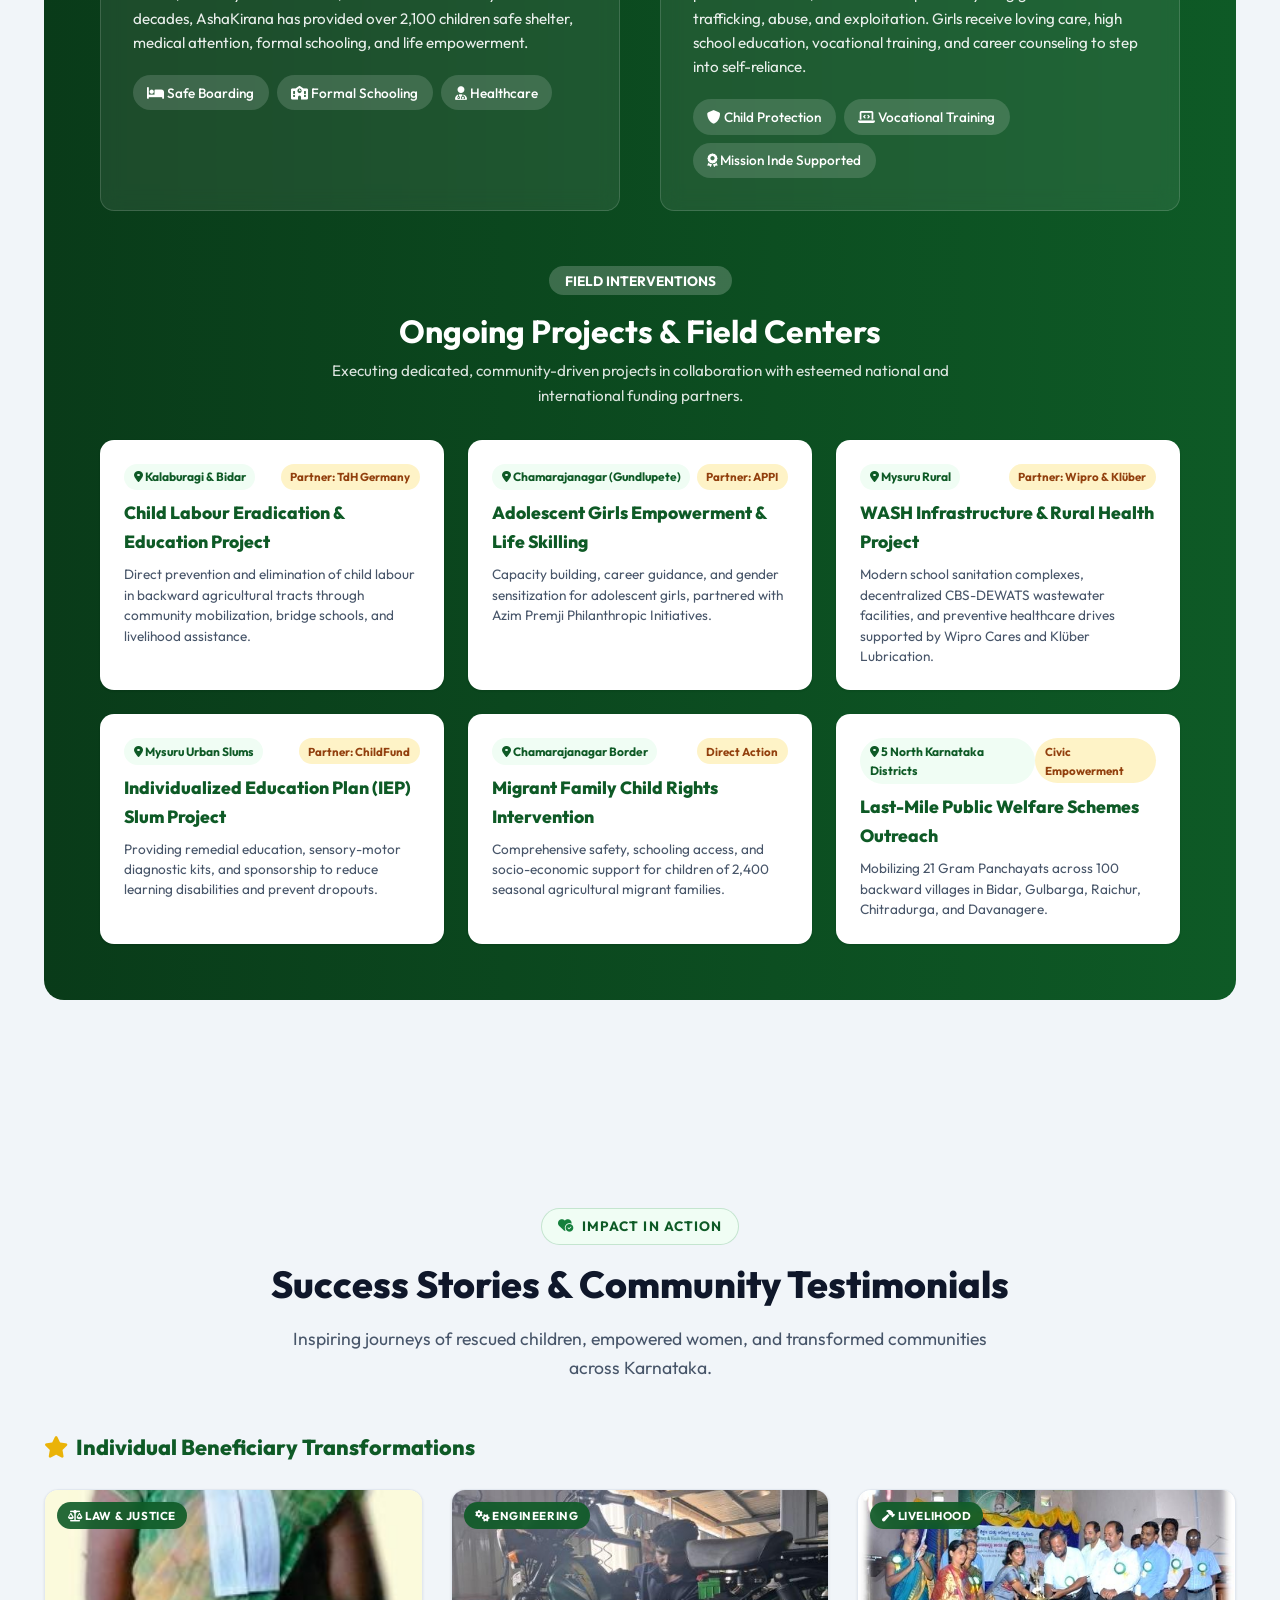
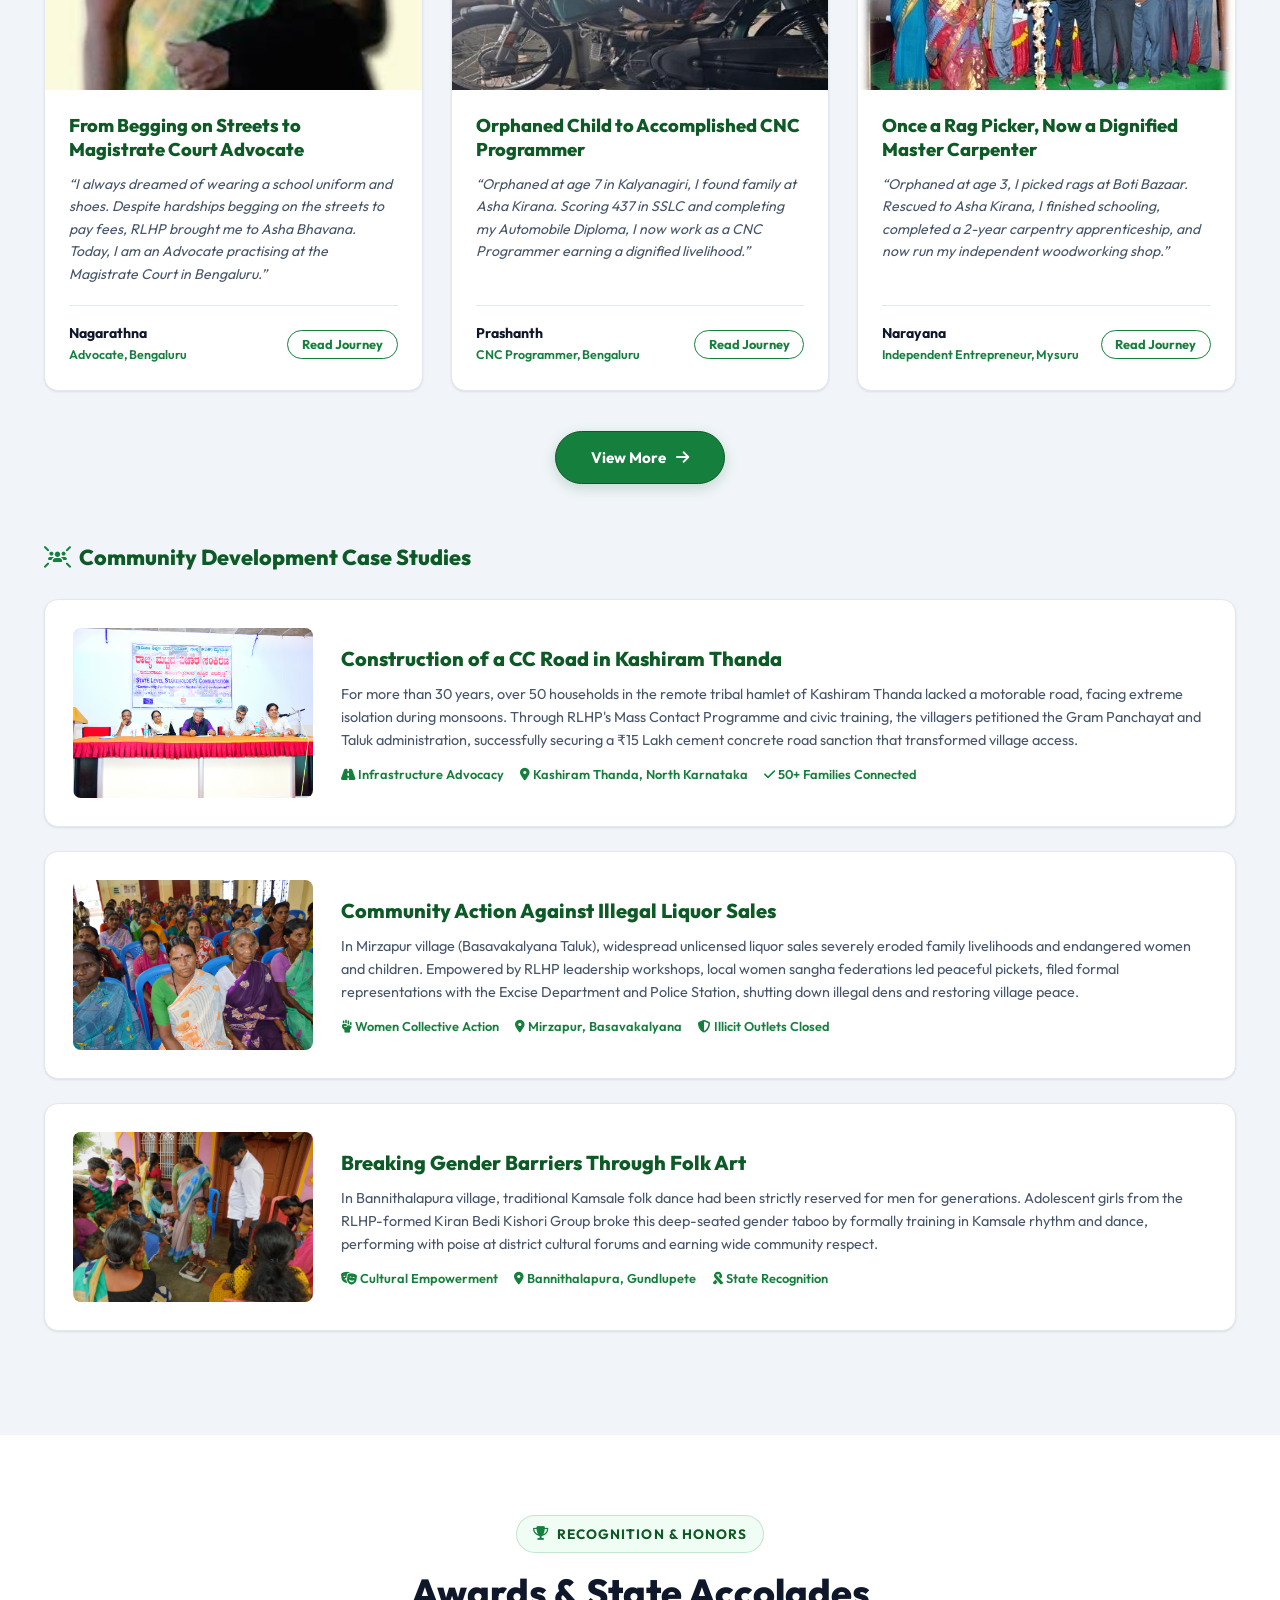
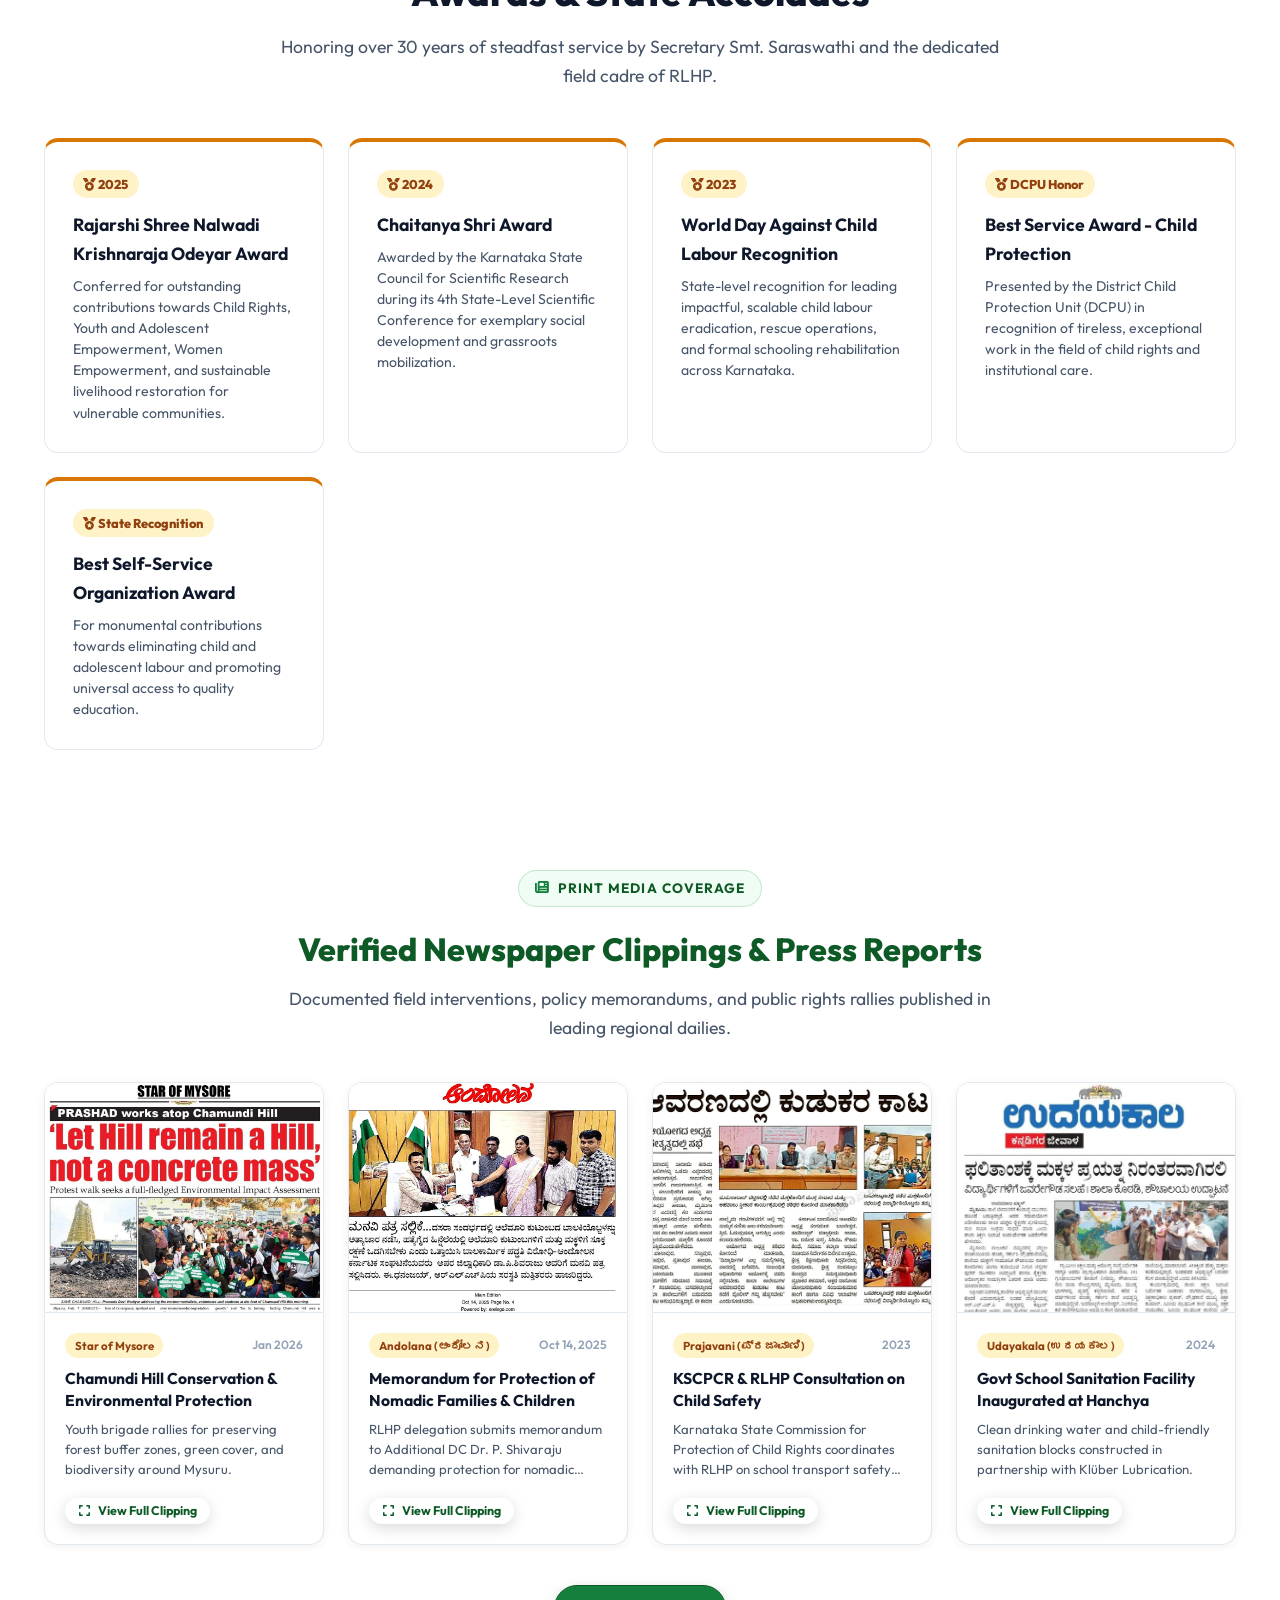
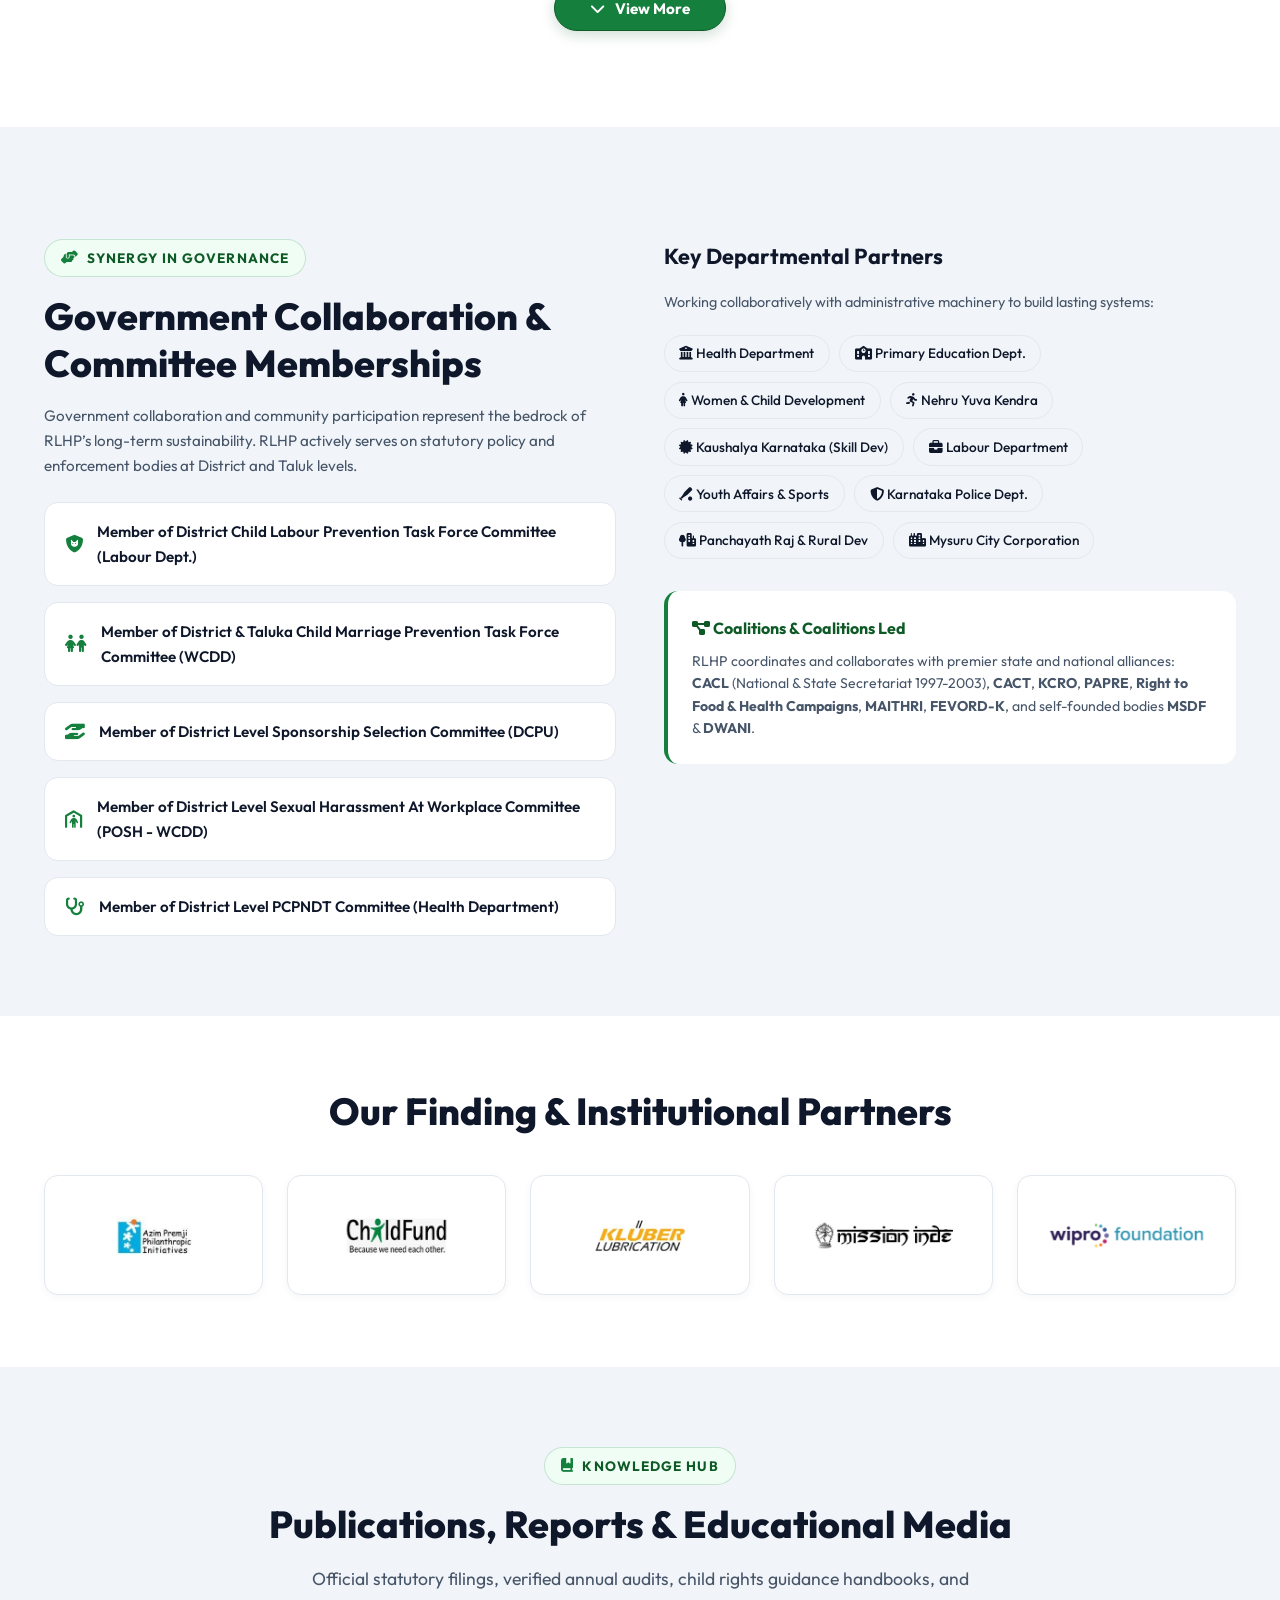
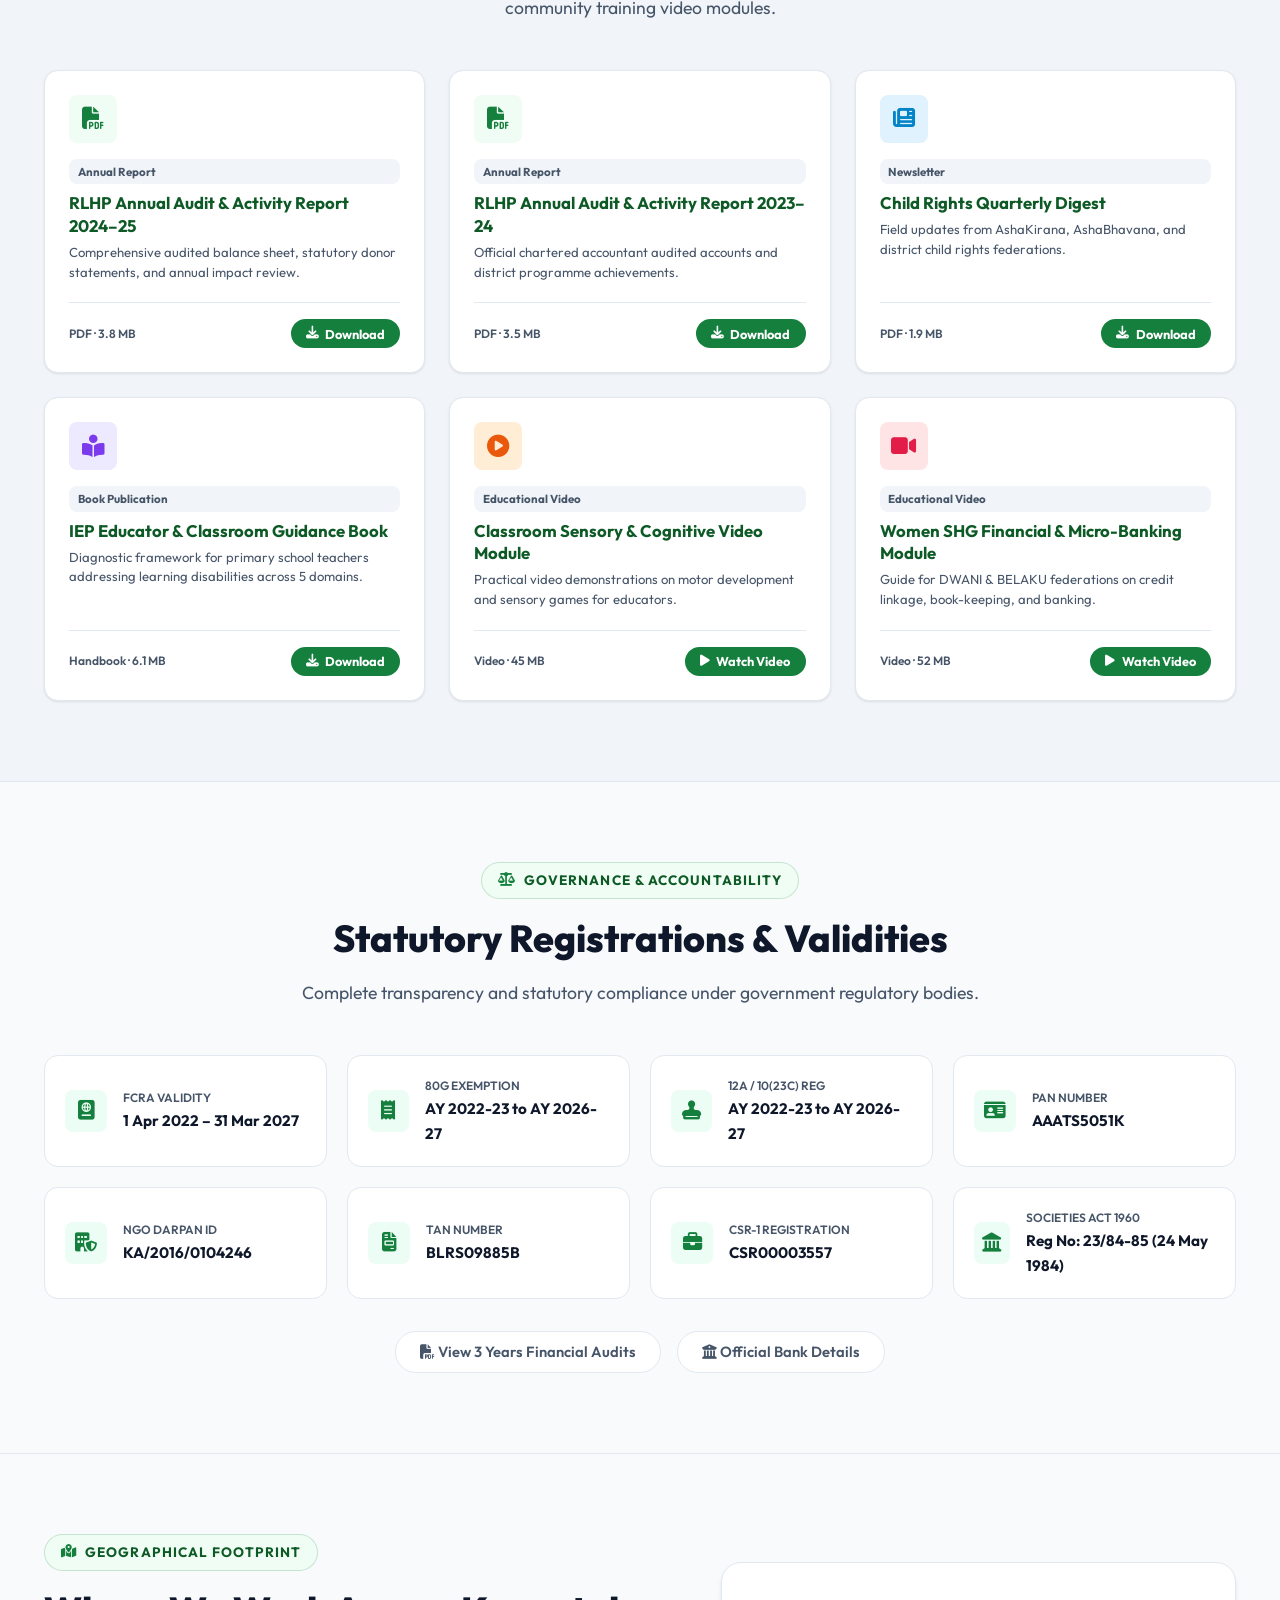
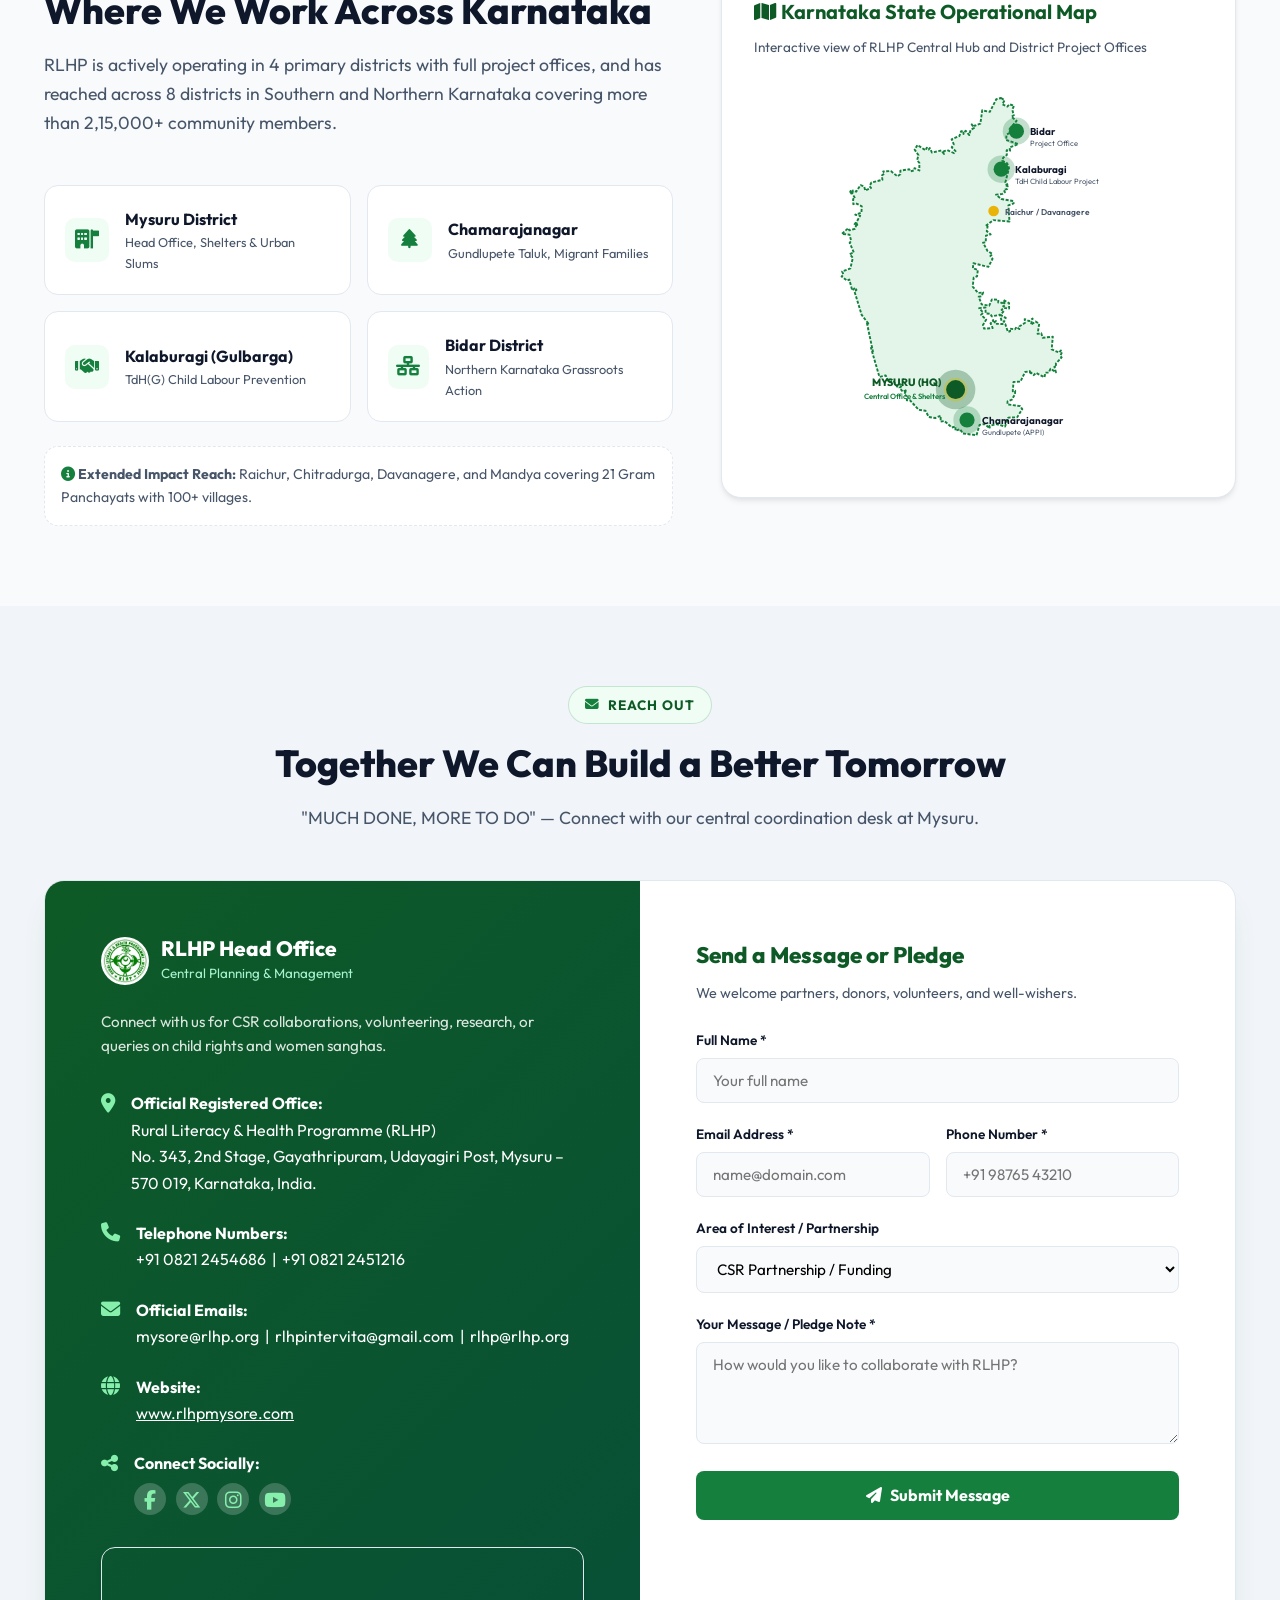
==== commit 669cedfb: "Implement Community Development View More toggle, relocate Where We Work above Contact Us, and add d" ====
--- a/index.html
+++ b/index.html
@@ -498,7 +498,7 @@
         </div>
 
         <!-- Card 4: Adolescent & Youth -->
-        <div class="program-card">
+        <div class="program-card program-card-extra">
           <div class="prog-img-container">
             <img src="images/hero.jpg" alt="Youth Empowerment" class="prog-img" style="filter: hue-rotate(25deg);">
             <span class="prog-badge"><i class="fa-solid fa-graduation-cap"></i> Life Skills</span>
@@ -517,7 +517,7 @@
         </div>
 
         <!-- Card 5: People's Development & Last-Mile Public Schemes -->
-        <div class="program-card">
+        <div class="program-card program-card-extra">
           <div class="prog-img-container">
             <img src="images/women-empowerment.jpg" alt="People Development" class="prog-img" style="filter: brightness(0.95) contrast(1.1);">
             <span class="prog-badge"><i class="fa-solid fa-landmark-dome"></i> Rights & Schemes</span>
@@ -536,7 +536,7 @@
         </div>
 
         <!-- Card 6: Disaster Relief & Humanitarian Assistance -->
-        <div class="program-card">
+        <div class="program-card program-card-extra">
           <div class="prog-img-container">
             <img src="images/health-camp.jpg" alt="Humanitarian Relief" class="prog-img" style="filter: contrast(1.15);">
             <span class="prog-badge"><i class="fa-solid fa-hand-holding-medical"></i> Relief & Restoration</span>
@@ -555,7 +555,7 @@
         </div>
       
         <!-- Card 7: Natural Resource Management -->
-        <div class="program-card">
+        <div class="program-card program-card-extra">
           <div class="prog-img-container">
             <img src="images/gallery/gram_sabha_awareness.jpg" alt="Natural Resource Management" class="prog-img">
             <span class="prog-badge"><i class="fa-solid fa-leaf"></i> Eco Action</span>
@@ -574,7 +574,7 @@
         </div>
 
         <!-- Card 8: Networking & State-Level Advocacy -->
-        <div class="program-card">
+        <div class="program-card program-card-extra">
           <div class="prog-img-container">
             <img src="images/gallery/child_rights_conference.jpg" alt="Networking & Advocacy" class="prog-img">
             <span class="prog-badge"><i class="fa-solid fa-network-wired"></i> Collective Voice</span>
@@ -591,6 +591,13 @@
             </div>
           </div>
         </div>
+      </div>
+      <!-- View More / View Less Button -->
+      <div id="programmesToggleContainer" style="text-align: center; margin-top: 2.5rem;">
+        <button id="toggleProgrammesBtn" class="btn-newspaper-toggle" onclick="toggleProgrammes()">
+          <span id="toggleProgrammesText">View More</span>
+          <i id="toggleProgrammesIcon" class="fa-solid fa-chevron-down"></i>
+        </button>
       </div>
     </div>
   </section>
@@ -708,108 +715,6 @@
     </div>
   </section>
 
-  <!-- Where We Work & Map Section -->
-  <section class="work-section" id="where-we-work">
-    <div class="container">
-      <div class="work-grid">
-        <div>
-          <div class="section-tag"><i class="fa-solid fa-map-location-dot"></i> Geographical Footprint</div>
-          <h2 class="section-title">Where We Work Across Karnataka</h2>
-          <p class="section-desc">
-            RLHP is actively operating in 4 primary districts with full project offices, and has reached across 8 districts in Southern and Northern Karnataka covering more than 2,15,000+ community members.
-          </p>
-
-          <div class="district-badges-grid">
-            <div class="district-card">
-              <div class="dist-icon"><i class="fa-solid fa-building-flag"></i></div>
-              <div>
-                <div class="dist-name">Mysuru District</div>
-                <div class="dist-role">Head Office, Shelters & Urban Slums</div>
-              </div>
-            </div>
-            <div class="district-card">
-              <div class="dist-icon"><i class="fa-solid fa-tree"></i></div>
-              <div>
-                <div class="dist-name">Chamarajanagar</div>
-                <div class="dist-role">Gundlupete Taluk, Migrant Families</div>
-              </div>
-            </div>
-            <div class="district-card">
-              <div class="dist-icon"><i class="fa-solid fa-handshake"></i></div>
-              <div>
-                <div class="dist-name">Kalaburagi (Gulbarga)</div>
-                <div class="dist-role">TdH(G) Child Labour Prevention</div>
-              </div>
-            </div>
-            <div class="district-card">
-              <div class="dist-icon"><i class="fa-solid fa-network-wired"></i></div>
-              <div>
-                <div class="dist-name">Bidar District</div>
-                <div class="dist-role">Northern Karnataka Grassroots Action</div>
-              </div>
-            </div>
-          </div>
-
-          <div style="margin-top: 1.5rem; padding: 1rem; background: var(--bg-card); border-radius: var(--radius-md); border: 1px dashed var(--border-light); font-size: 0.88rem; color: var(--text-muted);">
-            <i class="fa-solid fa-circle-info" style="color: var(--primary);"></i> <strong>Extended Impact Reach:</strong> Raichur, Chitradurga, Davanagere, and Mandya covering 21 Gram Panchayats with 100+ villages.
-          </div>
-        </div>
-
-        <div class="map-visual-card">
-          <h3 style="font-size: 1.25rem; font-weight: 700; margin-bottom: 0.5rem; color: var(--primary-deep);">
-            <i class="fa-solid fa-map"></i> Karnataka State Operational Map
-          </h3>
-          <p style="font-size: 0.85rem; color: var(--text-muted); margin-bottom: 1.25rem;">Interactive view of RLHP Central Hub and District Project Offices</p>
-
-          <!-- Clean Scalable Vector Map of Karnataka Points -->
-          <svg class="karnataka-map-svg" viewBox="0 0 400 500" xmlns="http://www.w3.org/2000/svg">
-            <!-- Karnataka schematic silhouette -->
-            <path d="M 229.8 26.3 L 234.5 29.3 L 231.4 34.5 L 238.1 37.6 L 240.9 34.6 L 247 36.5 L 244.5 41.5 L 246.6 49 L 243.3 51 L 250.2 56.4 L 241 67.3 L 244.3 70.8 L 237.1 74.4 L 236.4 81.5 L 252.5 86.9 L 241 91.5 L 241.7 95.7 L 237.2 95.1 L 237.4 101.3 L 232.6 104.9 L 231.3 108.7 L 237.9 112.4 L 240.3 118.6 L 235.4 137.4 L 238.1 139.9 L 234.9 140.9 L 238.5 142.2 L 238 146 L 233.3 147.2 L 234.9 150.3 L 231.7 152.5 L 223.2 153.5 L 230.2 159.2 L 246.3 162 L 246.3 165 L 239.5 167.6 L 240.9 188.9 L 219.7 187 L 209.4 194.7 L 212.1 195.2 L 211 201.6 L 216.1 205.8 L 209.9 207.5 L 209.7 216.1 L 206.1 216.7 L 212 227.6 L 218.6 231.7 L 215.8 234.1 L 218.6 238 L 213.1 248.5 L 193.4 243.8 L 192.7 250.4 L 199.3 252.5 L 198.2 261.1 L 193.8 262.7 L 192.5 274.6 L 199.6 282.8 L 206.3 282.2 L 204.2 287.3 L 200.4 287.9 L 204.3 297.8 L 214.2 299.6 L 217.8 291.3 L 226.2 291.7 L 226.1 295.3 L 231.2 295.7 L 232.8 300.7 L 234.9 299.4 L 232.9 292.1 L 240.3 296.3 L 240.4 303.4 L 233.2 302.4 L 230.5 305.1 L 233.6 306.4 L 229.1 311.6 L 235.9 315.6 L 233.7 320.9 L 230.5 319.8 L 228.3 311.5 L 217.5 313.7 L 215.8 310.4 L 209.5 309.7 L 209.3 302 L 201 302.8 L 206.4 308.9 L 203.5 311.7 L 210.3 317.9 L 206 325.1 L 207.5 329.8 L 218.8 329 L 216 322.9 L 219.4 318.5 L 219.6 322.2 L 223.1 319.9 L 224.2 323.5 L 235.4 323.8 L 238.8 334 L 241.7 333.3 L 241.6 329.7 L 248.2 330.8 L 250 327.6 L 253.8 330.4 L 254.1 326.7 L 261.5 322.1 L 260.9 317.3 L 266.9 319.8 L 271.3 316.5 L 269.1 324.8 L 275.3 320.5 L 280 323.4 L 277.9 336.7 L 282.7 335.9 L 284.5 341.8 L 297.9 340.4 L 296.4 357.1 L 306.3 361.3 L 308.6 358.4 L 310 360.9 L 307.6 365.7 L 309.5 367.7 L 301.9 375.8 L 302.3 380.2 L 300 379.8 L 302 387.3 L 295 382.5 L 292.3 387.7 L 288.2 387.7 L 286.9 393.8 L 275.7 388 L 272.8 391 L 269.3 387.6 L 267.8 389.9 L 267.8 385.7 L 261.4 386.9 L 255.3 399.5 L 246.2 400 L 245.2 412.2 L 248.4 411.6 L 248.1 416.1 L 244 423.3 L 238.4 425.5 L 238.1 429.4 L 255 431.7 L 257.7 435.7 L 251 446.4 L 239.3 446.9 L 235.1 458.6 L 223.6 455.3 L 214.6 457.8 L 215.1 461.1 L 208.3 455.2 L 201.5 456.5 L 197.5 470 L 179.5 467.7 L 175.9 462 L 169.9 464.2 L 169.7 458.4 L 165 459.9 L 155.2 451.3 L 150.3 452.1 L 150.3 444.4 L 143.2 447.4 L 134.7 446 L 130.4 437.9 L 121.5 436.6 L 109.9 424 L 105.8 424 L 105.9 418.8 L 102.3 416.2 L 105.5 410.4 L 100.7 413 L 96.3 407.6 L 99.9 404.6 L 96.6 402.9 L 93.1 406.1 L 88.4 398.7 L 81.8 399.8 L 78 391.3 L 69.8 393.3 L 58.7 355.3 L 61.2 359.9 L 53.2 321.8 L 55 322.9 L 46.4 311.7 L 36.9 280.7 L 39.5 278.8 L 38 276 L 34 279.5 L 30.1 265.2 L 27.2 266.7 L 20 261.2 L 22.5 258.7 L 20.7 254.7 L 31.5 250.6 L 34.8 236.6 L 30.7 231.8 L 36.1 229.5 L 30.6 216.8 L 32.6 214.4 L 30.5 206.1 L 20.3 205.1 L 28.7 197.6 L 30.2 200.5 L 37.6 198.4 L 39.2 193.9 L 36.3 193.4 L 38.2 190.8 L 40.6 193.3 L 39.3 190.2 L 44.4 181.2 L 38 179.9 L 46.1 177.2 L 46.5 168.8 L 38.6 164.8 L 35.4 166.1 L 35.1 159.3 L 37.9 158.3 L 33.4 151.3 L 30.4 151.8 L 31.9 148.6 L 34.3 151.3 L 34.9 148.1 L 39.2 149.6 L 44.9 141 L 49.7 142.8 L 51.1 148.1 L 58.7 144.7 L 56.7 142.5 L 59.2 137.5 L 73.7 134 L 73 128.4 L 76.6 125.2 L 74.7 122.9 L 84.8 122.5 L 93.5 129.4 L 97.3 126.7 L 97.3 122 L 108.9 120.1 L 110.5 122.8 L 115.6 121.5 L 115.9 118.6 L 122.3 121.7 L 122.3 111.8 L 119.3 108.1 L 121.2 101.6 L 116.1 94.3 L 119.8 88.2 L 130.6 95.2 L 132 91.8 L 134.4 94.2 L 136 92.1 L 138.9 98.1 L 151.2 95.4 L 154.7 99.9 L 154.7 96.3 L 159.1 94.9 L 168 98.9 L 169.9 96.2 L 164.9 91.2 L 167.6 87.2 L 164.8 80.6 L 175 76.4 L 177.2 70 L 180.4 70 L 180.4 73.7 L 183.1 69.4 L 188 75.1 L 189.6 68.5 L 194.3 65.7 L 191.2 61 L 195.2 63 L 202.6 59.9 L 205 42.5 L 215 44.6 L 223.5 28 L 229.8 26.3 Z" fill="#e2f5e8" stroke="#15803d" stroke-width="2.5" stroke-dasharray="4 2" stroke-linejoin="round" />
-            
-            <!-- Bidar (Top North) -->
-            <g class="map-node">
-              <circle cx="250" cy="70" r="10" fill="#15803d" />
-              <circle cx="250" cy="70" r="18" fill="rgba(21, 128, 61, 0.25)" />
-              <text x="268" y="75" font-family="Outfit" font-size="13" font-weight="700" fill="#0f172a">Bidar</text>
-              <text x="268" y="90" font-family="Outfit" font-size="10" fill="#475569">Project Office</text>
-            </g>
-
-            <!-- Kalaburagi / Gulbarga -->
-            <g class="map-node">
-              <circle cx="230" cy="120" r="10" fill="#15803d" />
-              <circle cx="230" cy="120" r="18" fill="rgba(21, 128, 61, 0.25)" />
-              <text x="248" y="125" font-family="Outfit" font-size="13" font-weight="700" fill="#0f172a">Kalaburagi</text>
-              <text x="248" y="140" font-family="Outfit" font-size="10" fill="#475569">TdH Child Labour Project</text>
-            </g>
-
-            <!-- Raichur & Central Extension -->
-            <g class="map-node">
-              <circle cx="220" cy="175" r="7" fill="#eab308" />
-              <text x="235" y="180" font-family="Outfit" font-size="11" font-weight="600" fill="#475569">Raichur / Davanagere</text>
-            </g>
-
-            <!-- Mysuru (Head Office - Highlighted) -->
-            <g class="map-node">
-              <circle cx="170" cy="410" r="14" fill="#0e5a26" stroke="#fef08a" stroke-width="3" />
-              <circle cx="170" cy="410" r="26" fill="rgba(14, 90, 38, 0.3)" />
-              <text x="60" y="405" font-family="Outfit" font-size="14" font-weight="800" fill="#0e5a26">MYSURU (HQ)</text>
-              <text x="50" y="422" font-family="Outfit" font-size="10" font-weight="600" fill="#15803d">Central Office & Shelters</text>
-            </g>
-
-            <!-- Chamarajanagar & Gundlupete -->
-            <g class="map-node">
-              <circle cx="185" cy="450" r="10" fill="#15803d" />
-              <circle cx="185" cy="450" r="18" fill="rgba(21, 128, 61, 0.25)" />
-              <text x="205" y="455" font-family="Outfit" font-size="13" font-weight="700" fill="#0f172a">Chamarajanagar</text>
-              <text x="205" y="470" font-family="Outfit" font-size="10" fill="#475569">Gundlupete (APPI)</text>
-            </g>
-          </svg>
-        </div>
-      </div>
-    </div>
-  </section>
-
-  
   <!-- Success Stories & Testimonials Section -->
   <section class="stories-section" id="stories">
     <div class="container">
@@ -885,100 +790,13 @@
             </div>
           </div>
 
-          <!-- Story 4: Sneha -->
-          <div class="story-card">
-            <div class="story-img-wrap">
-              <img src="images/gallery/ashabhavana_girls_learning.jpg" alt="Sneha" class="story-img">
-              <span class="story-category-tag"><i class="fa-solid fa-user-nurse"></i> Healthcare</span>
-            </div>
-            <div class="story-body">
-              <h4 class="story-title">Asha Bhavana Ward to Compassionate Registered Nurse</h4>
-              <p class="story-quote">“Arriving at Asha Bhavana at age 5 in 2009 after severe family crisis, RLHP supported my schooling and Nursing college education. I now serve society with healing hands.”</p>
-              <div class="story-author-meta">
-                <div>
-                  <div class="story-author-name">Sneha</div>
-                  <div class="story-author-loc">Registered Nurse, Karnataka</div>
-                </div>
-                <button class="btn-story-read" onclick="openStoryModal('sneha')">Read Journey</button>
-              </div>
-            </div>
-          </div>
-
-          <!-- Story 5: Guna -->
-          <div class="story-card">
-            <div class="story-img-wrap">
-              <img src="images/gallery/youth_computer_training.jpg" alt="Guna" class="story-img">
-              <span class="story-category-tag"><i class="fa-solid fa-microchip"></i> IT Hardware</span>
-            </div>
-            <div class="story-body">
-              <h4 class="story-title">From Slum Adversity to Certified IT Hardware Technician</h4>
-              <p class="story-quote">“Born to sanitation workers, I faced bleak prospects until joining Asha Kirana. Scoring 501 in SSLC, I completed my Computer Hardware diploma and build a proud future.”</p>
-              <div class="story-author-meta">
-                <div>
-                  <div class="story-author-name">Guna</div>
-                  <div class="story-author-loc">Hardware Technician, Mysuru</div>
-                </div>
-                <button class="btn-story-read" onclick="openStoryModal('guna')">Read Journey</button>
-              </div>
-            </div>
-          </div>
-
-          <!-- Story 6: Shruti -->
-          <div class="story-card">
-            <div class="story-img-wrap">
-              <img src="images/gallery/maternal_health_awareness.jpg" alt="Shruti" class="story-img">
-              <span class="story-category-tag"><i class="fa-solid fa-baby"></i> Child Health</span>
-            </div>
-            <div class="story-body">
-              <h4 class="story-title">A Mother’s Joy in Her Child’s Miraculous Recovery</h4>
-              <p class="story-quote">“My 3-year-old child Manoj from Kumbrallimata was severely malnourished and weak. RLHP health animators enrolled him in Anganwadi, monitored nutrition, and brought him back to vibrant health.”</p>
-              <div class="story-author-meta">
-                <div>
-                  <div class="story-author-name">Shruti</div>
-                  <div class="story-author-loc">Mother, Kumbrallimata</div>
-                </div>
-                <button class="btn-story-read" onclick="openStoryModal('shruti')">Read Journey</button>
-              </div>
-            </div>
-          </div>
-
-          <!-- Story 7: Zoya Sulthana -->
-          <div class="story-card">
-            <div class="story-img-wrap">
-              <img src="images/gallery/nutrition_kit_distribution.jpg" alt="Zoya Sulthana" class="story-img">
-              <span class="story-category-tag"><i class="fa-solid fa-graduation-cap"></i> Higher Education</span>
-            </div>
-            <div class="story-body">
-              <h4 class="story-title">ChildFund Sponsorship Paving Path to University Degree</h4>
-              <p class="story-quote">“Supported by RLHP and ChildFund for 8 years, I completed Pre-University and now pursue my bachelor's degree while my mother thrives with tailoring micro-enterprise.”</p>
-              <div class="story-author-meta">
-                <div>
-                  <div class="story-author-name">Zoya Sulthana</div>
-                  <div class="story-author-loc">College Scholar, Mysuru</div>
-                </div>
-                <button class="btn-story-read" onclick="openStoryModal('zoya')">Read Journey</button>
-              </div>
-            </div>
-          </div>
-
-          <!-- Story 8: Neha Anjum -->
-          <div class="story-card">
-            <div class="story-img-wrap">
-              <img src="images/stories/neha_anjum.jpg" alt="Neha Anjum" class="story-img">
-              <span class="story-category-tag"><i class="fa-solid fa-award"></i> Academic Honor</span>
-            </div>
-            <div class="story-body">
-              <h4 class="story-title">M.Com with Distinction: Aspiring Bank Manager</h4>
-              <p class="story-quote">“Under the DFC scholarship assistance from ChildFund and RLHP, I completed M.Com with Distinction. I am now preparing for national banking competitive exams with deep gratitude.”</p>
-              <div class="story-author-meta">
-                <div>
-                  <div class="story-author-name">Neha Anjum</div>
-                  <div class="story-author-loc">Postgraduate Scholar, Mysuru</div>
-                </div>
-                <button class="btn-story-read" onclick="openStoryModal('neha')">Read Journey</button>
-              </div>
-            </div>
-          </div>
+          </div>
+        <!-- View More Button linking to separate page -->
+        <div style="text-align: center; margin-top: 2.5rem;">
+          <a href="more-success-stories.html" class="btn-newspaper-toggle" style="text-decoration: none;">
+            <span>View More</span>
+            <i class="fa-solid fa-arrow-right"></i>
+          </a>
         </div>
       </div>
 
@@ -2091,6 +1909,107 @@
       <div style="margin-top: 2rem; display: flex; justify-content: center; gap: 1rem; flex-wrap: wrap;">
         <button class="tab-btn" onclick="openModal('audit-modal')"><i class="fa-solid fa-file-pdf"></i> View 3 Years Financial Audits</button>
         <button class="tab-btn" onclick="openModal('bank-modal')"><i class="fa-solid fa-building-columns"></i> Official Bank Details</button>
+      </div>
+    </div>
+  </section>
+
+  <!-- Where We Work & Map Section -->
+  <section class="work-section" id="where-we-work">
+    <div class="container">
+      <div class="work-grid">
+        <div>
+          <div class="section-tag"><i class="fa-solid fa-map-location-dot"></i> Geographical Footprint</div>
+          <h2 class="section-title">Where We Work Across Karnataka</h2>
+          <p class="section-desc">
+            RLHP is actively operating in 4 primary districts with full project offices, and has reached across 8 districts in Southern and Northern Karnataka covering more than 2,15,000+ community members.
+          </p>
+
+          <div class="district-badges-grid">
+            <div class="district-card">
+              <div class="dist-icon"><i class="fa-solid fa-building-flag"></i></div>
+              <div>
+                <div class="dist-name">Mysuru District</div>
+                <div class="dist-role">Head Office, Shelters & Urban Slums</div>
+              </div>
+            </div>
+            <div class="district-card">
+              <div class="dist-icon"><i class="fa-solid fa-tree"></i></div>
+              <div>
+                <div class="dist-name">Chamarajanagar</div>
+                <div class="dist-role">Gundlupete Taluk, Migrant Families</div>
+              </div>
+            </div>
+            <div class="district-card">
+              <div class="dist-icon"><i class="fa-solid fa-handshake"></i></div>
+              <div>
+                <div class="dist-name">Kalaburagi (Gulbarga)</div>
+                <div class="dist-role">TdH(G) Child Labour Prevention</div>
+              </div>
+            </div>
+            <div class="district-card">
+              <div class="dist-icon"><i class="fa-solid fa-network-wired"></i></div>
+              <div>
+                <div class="dist-name">Bidar District</div>
+                <div class="dist-role">Northern Karnataka Grassroots Action</div>
+              </div>
+            </div>
+          </div>
+
+          <div style="margin-top: 1.5rem; padding: 1rem; background: var(--bg-card); border-radius: var(--radius-md); border: 1px dashed var(--border-light); font-size: 0.88rem; color: var(--text-muted);">
+            <i class="fa-solid fa-circle-info" style="color: var(--primary);"></i> <strong>Extended Impact Reach:</strong> Raichur, Chitradurga, Davanagere, and Mandya covering 21 Gram Panchayats with 100+ villages.
+          </div>
+        </div>
+
+        <div class="map-visual-card">
+          <h3 style="font-size: 1.25rem; font-weight: 700; margin-bottom: 0.5rem; color: var(--primary-deep);">
+            <i class="fa-solid fa-map"></i> Karnataka State Operational Map
+          </h3>
+          <p style="font-size: 0.85rem; color: var(--text-muted); margin-bottom: 1.25rem;">Interactive view of RLHP Central Hub and District Project Offices</p>
+
+          <!-- Clean Scalable Vector Map of Karnataka Points -->
+          <svg class="karnataka-map-svg" viewBox="0 0 400 500" xmlns="http://www.w3.org/2000/svg">
+            <!-- Karnataka schematic silhouette -->
+            <path d="M 229.8 26.3 L 234.5 29.3 L 231.4 34.5 L 238.1 37.6 L 240.9 34.6 L 247 36.5 L 244.5 41.5 L 246.6 49 L 243.3 51 L 250.2 56.4 L 241 67.3 L 244.3 70.8 L 237.1 74.4 L 236.4 81.5 L 252.5 86.9 L 241 91.5 L 241.7 95.7 L 237.2 95.1 L 237.4 101.3 L 232.6 104.9 L 231.3 108.7 L 237.9 112.4 L 240.3 118.6 L 235.4 137.4 L 238.1 139.9 L 234.9 140.9 L 238.5 142.2 L 238 146 L 233.3 147.2 L 234.9 150.3 L 231.7 152.5 L 223.2 153.5 L 230.2 159.2 L 246.3 162 L 246.3 165 L 239.5 167.6 L 240.9 188.9 L 219.7 187 L 209.4 194.7 L 212.1 195.2 L 211 201.6 L 216.1 205.8 L 209.9 207.5 L 209.7 216.1 L 206.1 216.7 L 212 227.6 L 218.6 231.7 L 215.8 234.1 L 218.6 238 L 213.1 248.5 L 193.4 243.8 L 192.7 250.4 L 199.3 252.5 L 198.2 261.1 L 193.8 262.7 L 192.5 274.6 L 199.6 282.8 L 206.3 282.2 L 204.2 287.3 L 200.4 287.9 L 204.3 297.8 L 214.2 299.6 L 217.8 291.3 L 226.2 291.7 L 226.1 295.3 L 231.2 295.7 L 232.8 300.7 L 234.9 299.4 L 232.9 292.1 L 240.3 296.3 L 240.4 303.4 L 233.2 302.4 L 230.5 305.1 L 233.6 306.4 L 229.1 311.6 L 235.9 315.6 L 233.7 320.9 L 230.5 319.8 L 228.3 311.5 L 217.5 313.7 L 215.8 310.4 L 209.5 309.7 L 209.3 302 L 201 302.8 L 206.4 308.9 L 203.5 311.7 L 210.3 317.9 L 206 325.1 L 207.5 329.8 L 218.8 329 L 216 322.9 L 219.4 318.5 L 219.6 322.2 L 223.1 319.9 L 224.2 323.5 L 235.4 323.8 L 238.8 334 L 241.7 333.3 L 241.6 329.7 L 248.2 330.8 L 250 327.6 L 253.8 330.4 L 254.1 326.7 L 261.5 322.1 L 260.9 317.3 L 266.9 319.8 L 271.3 316.5 L 269.1 324.8 L 275.3 320.5 L 280 323.4 L 277.9 336.7 L 282.7 335.9 L 284.5 341.8 L 297.9 340.4 L 296.4 357.1 L 306.3 361.3 L 308.6 358.4 L 310 360.9 L 307.6 365.7 L 309.5 367.7 L 301.9 375.8 L 302.3 380.2 L 300 379.8 L 302 387.3 L 295 382.5 L 292.3 387.7 L 288.2 387.7 L 286.9 393.8 L 275.7 388 L 272.8 391 L 269.3 387.6 L 267.8 389.9 L 267.8 385.7 L 261.4 386.9 L 255.3 399.5 L 246.2 400 L 245.2 412.2 L 248.4 411.6 L 248.1 416.1 L 244 423.3 L 238.4 425.5 L 238.1 429.4 L 255 431.7 L 257.7 435.7 L 251 446.4 L 239.3 446.9 L 235.1 458.6 L 223.6 455.3 L 214.6 457.8 L 215.1 461.1 L 208.3 455.2 L 201.5 456.5 L 197.5 470 L 179.5 467.7 L 175.9 462 L 169.9 464.2 L 169.7 458.4 L 165 459.9 L 155.2 451.3 L 150.3 452.1 L 150.3 444.4 L 143.2 447.4 L 134.7 446 L 130.4 437.9 L 121.5 436.6 L 109.9 424 L 105.8 424 L 105.9 418.8 L 102.3 416.2 L 105.5 410.4 L 100.7 413 L 96.3 407.6 L 99.9 404.6 L 96.6 402.9 L 93.1 406.1 L 88.4 398.7 L 81.8 399.8 L 78 391.3 L 69.8 393.3 L 58.7 355.3 L 61.2 359.9 L 53.2 321.8 L 55 322.9 L 46.4 311.7 L 36.9 280.7 L 39.5 278.8 L 38 276 L 34 279.5 L 30.1 265.2 L 27.2 266.7 L 20 261.2 L 22.5 258.7 L 20.7 254.7 L 31.5 250.6 L 34.8 236.6 L 30.7 231.8 L 36.1 229.5 L 30.6 216.8 L 32.6 214.4 L 30.5 206.1 L 20.3 205.1 L 28.7 197.6 L 30.2 200.5 L 37.6 198.4 L 39.2 193.9 L 36.3 193.4 L 38.2 190.8 L 40.6 193.3 L 39.3 190.2 L 44.4 181.2 L 38 179.9 L 46.1 177.2 L 46.5 168.8 L 38.6 164.8 L 35.4 166.1 L 35.1 159.3 L 37.9 158.3 L 33.4 151.3 L 30.4 151.8 L 31.9 148.6 L 34.3 151.3 L 34.9 148.1 L 39.2 149.6 L 44.9 141 L 49.7 142.8 L 51.1 148.1 L 58.7 144.7 L 56.7 142.5 L 59.2 137.5 L 73.7 134 L 73 128.4 L 76.6 125.2 L 74.7 122.9 L 84.8 122.5 L 93.5 129.4 L 97.3 126.7 L 97.3 122 L 108.9 120.1 L 110.5 122.8 L 115.6 121.5 L 115.9 118.6 L 122.3 121.7 L 122.3 111.8 L 119.3 108.1 L 121.2 101.6 L 116.1 94.3 L 119.8 88.2 L 130.6 95.2 L 132 91.8 L 134.4 94.2 L 136 92.1 L 138.9 98.1 L 151.2 95.4 L 154.7 99.9 L 154.7 96.3 L 159.1 94.9 L 168 98.9 L 169.9 96.2 L 164.9 91.2 L 167.6 87.2 L 164.8 80.6 L 175 76.4 L 177.2 70 L 180.4 70 L 180.4 73.7 L 183.1 69.4 L 188 75.1 L 189.6 68.5 L 194.3 65.7 L 191.2 61 L 195.2 63 L 202.6 59.9 L 205 42.5 L 215 44.6 L 223.5 28 L 229.8 26.3 Z" fill="#e2f5e8" stroke="#15803d" stroke-width="2.5" stroke-dasharray="4 2" stroke-linejoin="round" />
+            
+            <!-- Bidar (Top North) -->
+            <g class="map-node">
+              <circle cx="250" cy="70" r="10" fill="#15803d" />
+              <circle cx="250" cy="70" r="18" fill="rgba(21, 128, 61, 0.25)" />
+              <text x="268" y="75" font-family="Outfit" font-size="13" font-weight="700" fill="#0f172a">Bidar</text>
+              <text x="268" y="90" font-family="Outfit" font-size="10" fill="#475569">Project Office</text>
+            </g>
+
+            <!-- Kalaburagi / Gulbarga -->
+            <g class="map-node">
+              <circle cx="230" cy="120" r="10" fill="#15803d" />
+              <circle cx="230" cy="120" r="18" fill="rgba(21, 128, 61, 0.25)" />
+              <text x="248" y="125" font-family="Outfit" font-size="13" font-weight="700" fill="#0f172a">Kalaburagi</text>
+              <text x="248" y="140" font-family="Outfit" font-size="10" fill="#475569">TdH Child Labour Project</text>
+            </g>
+
+            <!-- Raichur & Central Extension -->
+            <g class="map-node">
+              <circle cx="220" cy="175" r="7" fill="#eab308" />
+              <text x="235" y="180" font-family="Outfit" font-size="11" font-weight="600" fill="#475569">Raichur / Davanagere</text>
+            </g>
+
+            <!-- Mysuru (Head Office - Highlighted) -->
+            <g class="map-node">
+              <circle cx="170" cy="410" r="14" fill="#0e5a26" stroke="#fef08a" stroke-width="3" />
+              <circle cx="170" cy="410" r="26" fill="rgba(14, 90, 38, 0.3)" />
+              <text x="60" y="405" font-family="Outfit" font-size="14" font-weight="800" fill="#0e5a26">MYSURU (HQ)</text>
+              <text x="50" y="422" font-family="Outfit" font-size="10" font-weight="600" fill="#15803d">Central Office & Shelters</text>
+            </g>
+
+            <!-- Chamarajanagar & Gundlupete -->
+            <g class="map-node">
+              <circle cx="185" cy="450" r="10" fill="#15803d" />
+              <circle cx="185" cy="450" r="18" fill="rgba(21, 128, 61, 0.25)" />
+              <text x="205" y="455" font-family="Outfit" font-size="13" font-weight="700" fill="#0f172a">Chamarajanagar</text>
+              <text x="205" y="470" font-family="Outfit" font-size="10" fill="#475569">Gundlupete (APPI)</text>
+            </g>
+          </svg>
+        </div>
       </div>
     </div>
   </section>
@@ -2793,6 +2712,28 @@
     }
 
     // Toggle Newspaper Clippings (View More / View Less)
+    
+    // Toggle Comprehensive Community Development (View More / View Less)
+    function toggleProgrammes() {
+      const grid = document.querySelector('.program-cards-grid');
+      const btnText = document.getElementById('toggleProgrammesText');
+      const btnIcon = document.getElementById('toggleProgrammesIcon');
+      if (!grid || !btnText) return;
+
+      const isExpanded = grid.classList.toggle('expanded');
+      if (isExpanded) {
+        btnText.textContent = 'View Less';
+        if (btnIcon) btnIcon.className = 'fa-solid fa-chevron-up';
+      } else {
+        btnText.textContent = 'View More';
+        if (btnIcon) btnIcon.className = 'fa-solid fa-chevron-down';
+        const section = document.getElementById('programmes');
+        if (section) {
+          section.scrollIntoView({ behavior: 'smooth', block: 'start' });
+        }
+      }
+    }
+
     function toggleNewspaperClippings() {
       const grid = document.getElementById('newspaperGrid');
       const btnText = document.getElementById('toggleNewspaperText');
--- a/style.css
+++ b/style.css
@@ -853,8 +853,28 @@
 
 .program-cards-grid {
   display: grid;
-  grid-template-columns: repeat(auto-fill, minmax(360px, 1fr));
+  grid-template-columns: repeat(3, 1fr);
   gap: 2rem;
+}
+
+.program-card-extra {
+  display: none !important;
+}
+
+.program-cards-grid.expanded .program-card-extra {
+  display: flex !important;
+}
+
+@media (max-width: 1024px) {
+  .program-cards-grid {
+    grid-template-columns: repeat(2, 1fr);
+  }
+}
+
+@media (max-width: 640px) {
+  .program-cards-grid {
+    grid-template-columns: 1fr;
+  }
 }
 
 .program-card {
@@ -2027,8 +2047,20 @@
 
 .stories-grid {
   display: grid;
-  grid-template-columns: repeat(auto-fill, minmax(320px, 1fr));
+  grid-template-columns: repeat(3, 1fr);
   gap: 1.75rem;
+}
+
+@media (max-width: 1024px) {
+  .stories-grid {
+    grid-template-columns: repeat(2, 1fr);
+  }
+}
+
+@media (max-width: 640px) {
+  .stories-grid {
+    grid-template-columns: 1fr;
+  }
 }
 
 .story-card {
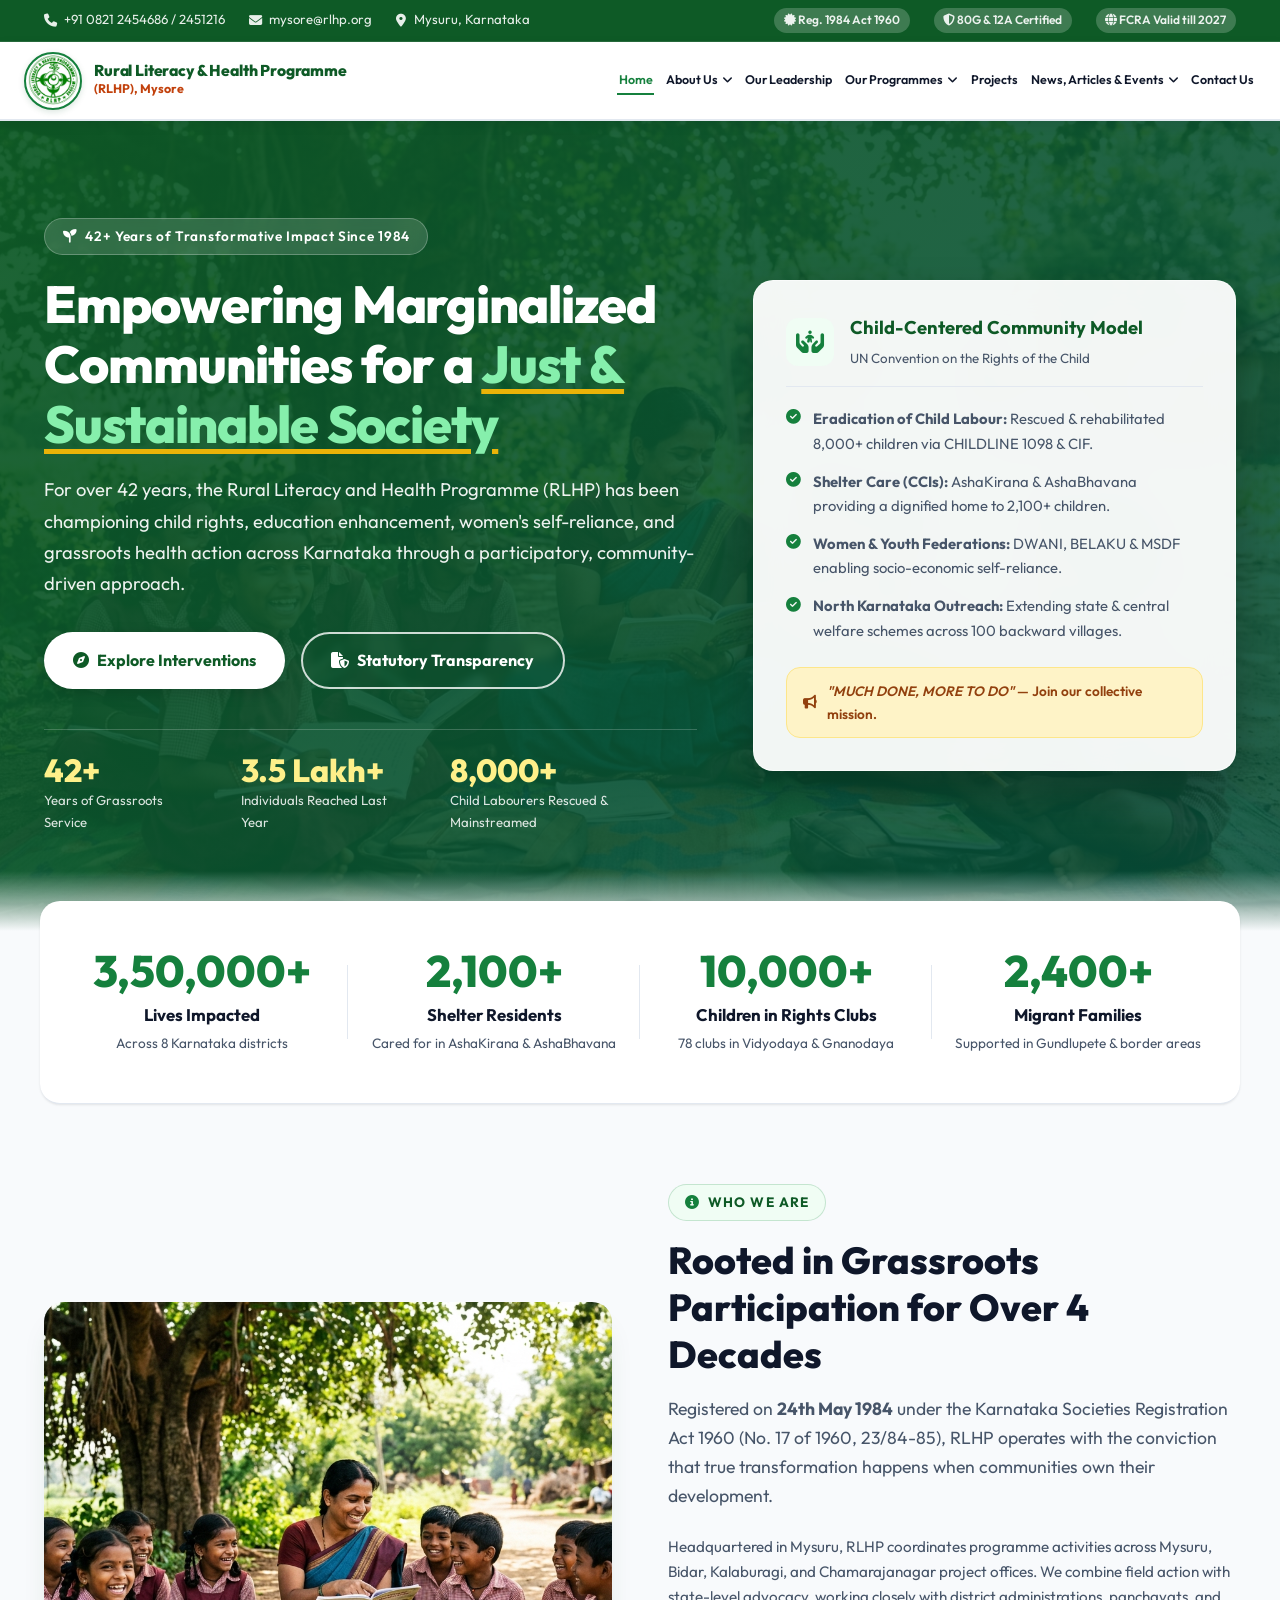
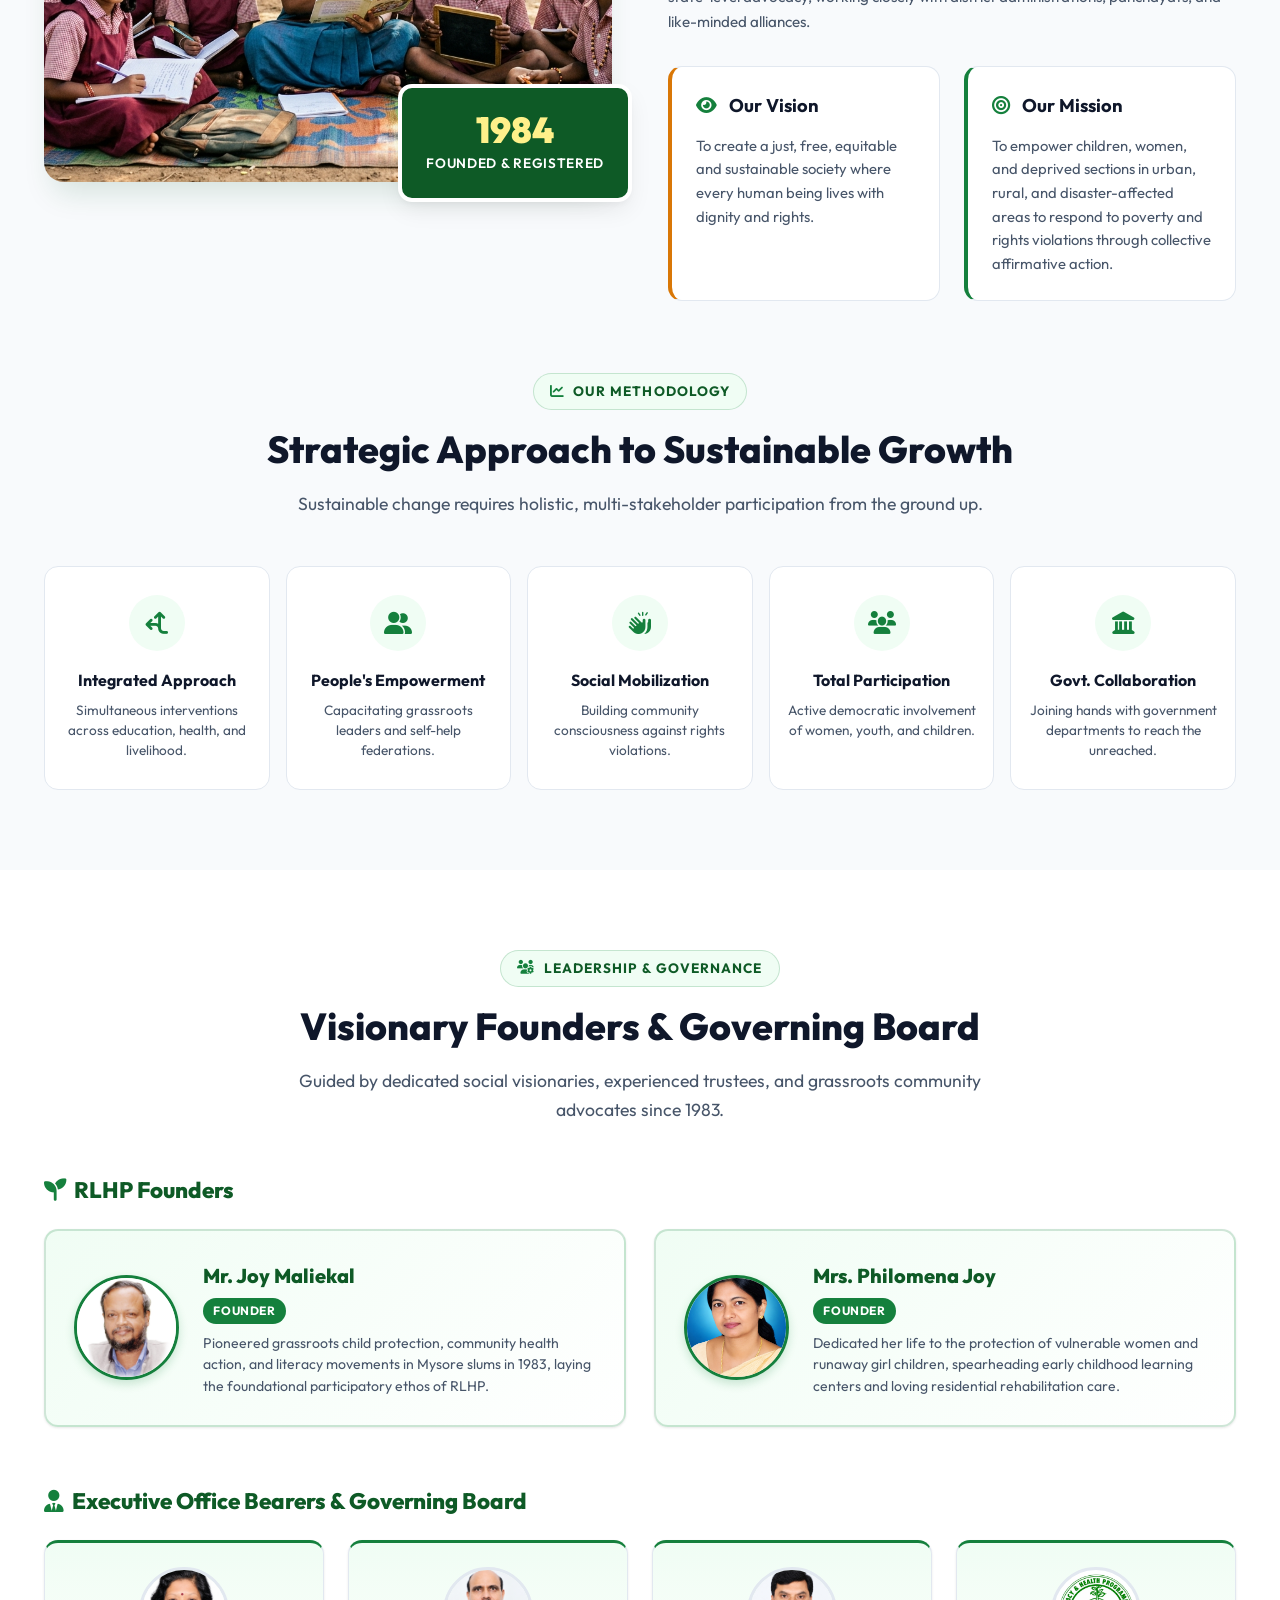
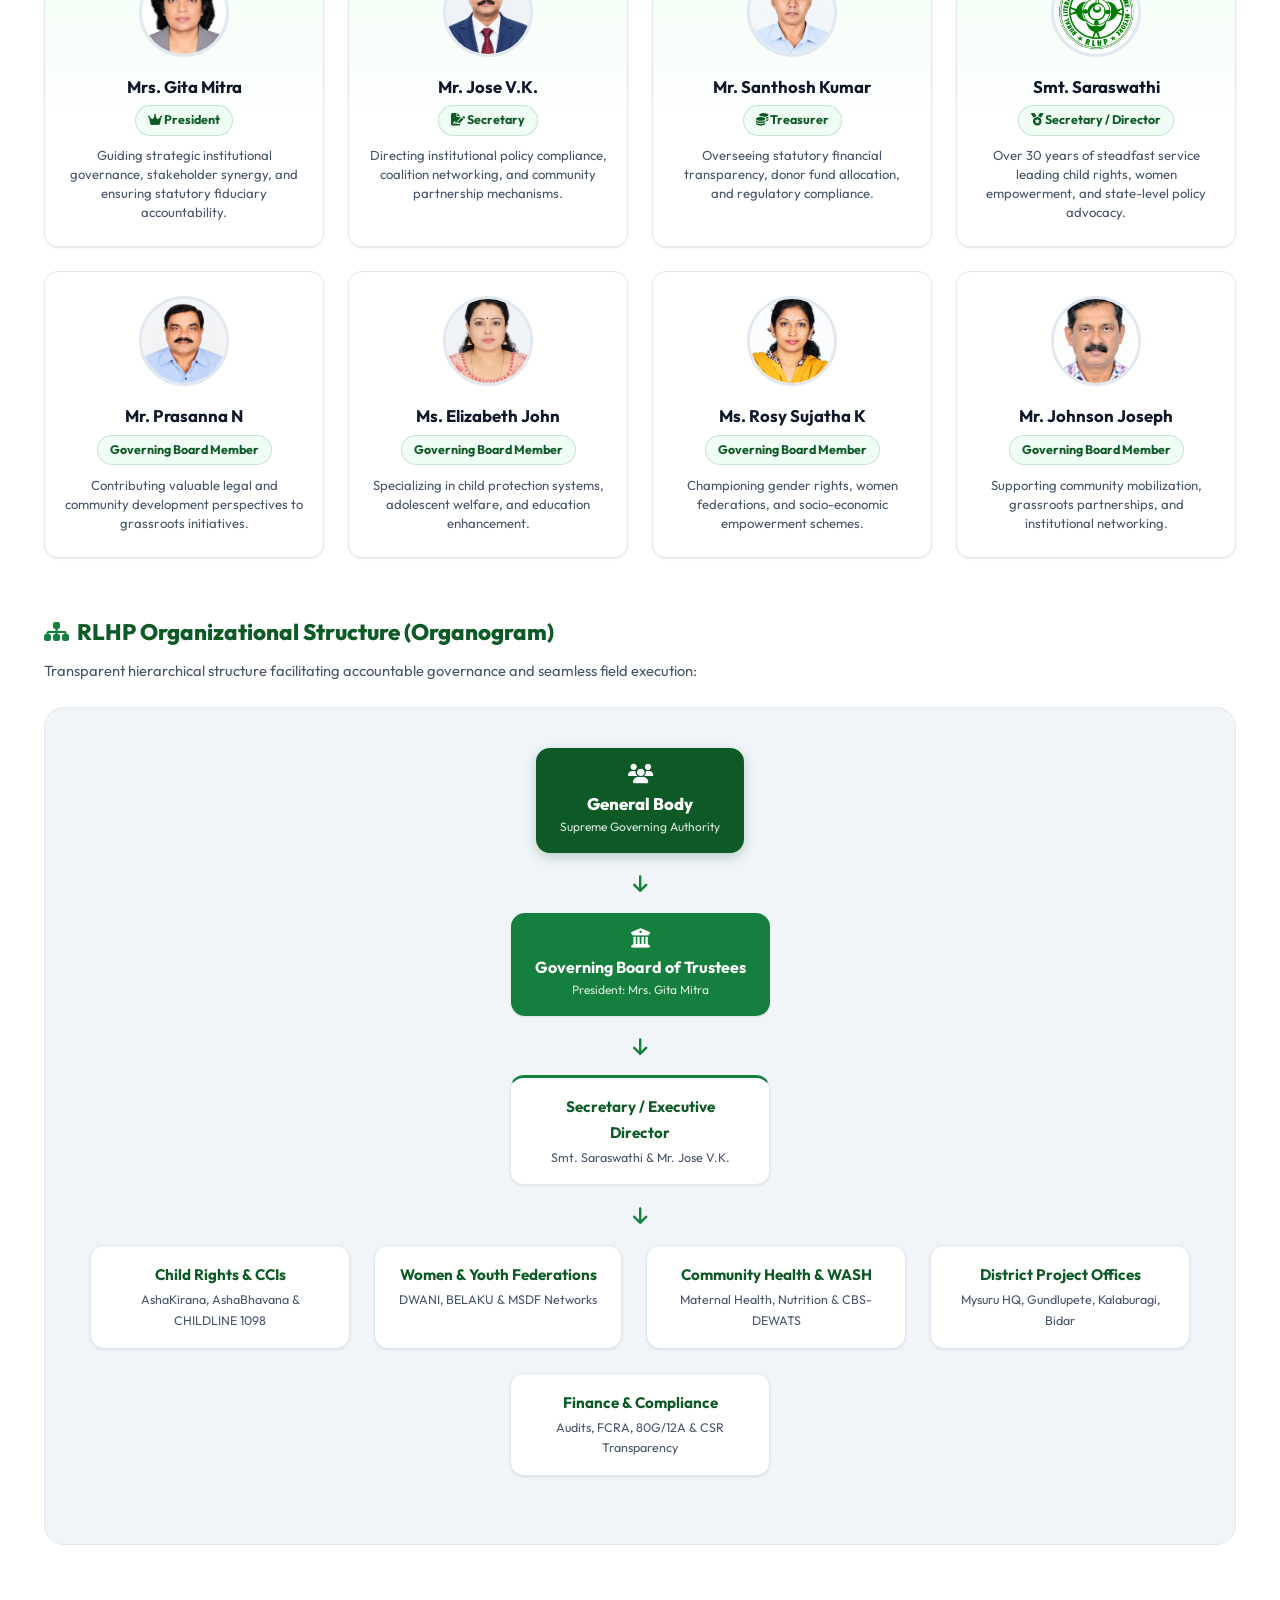
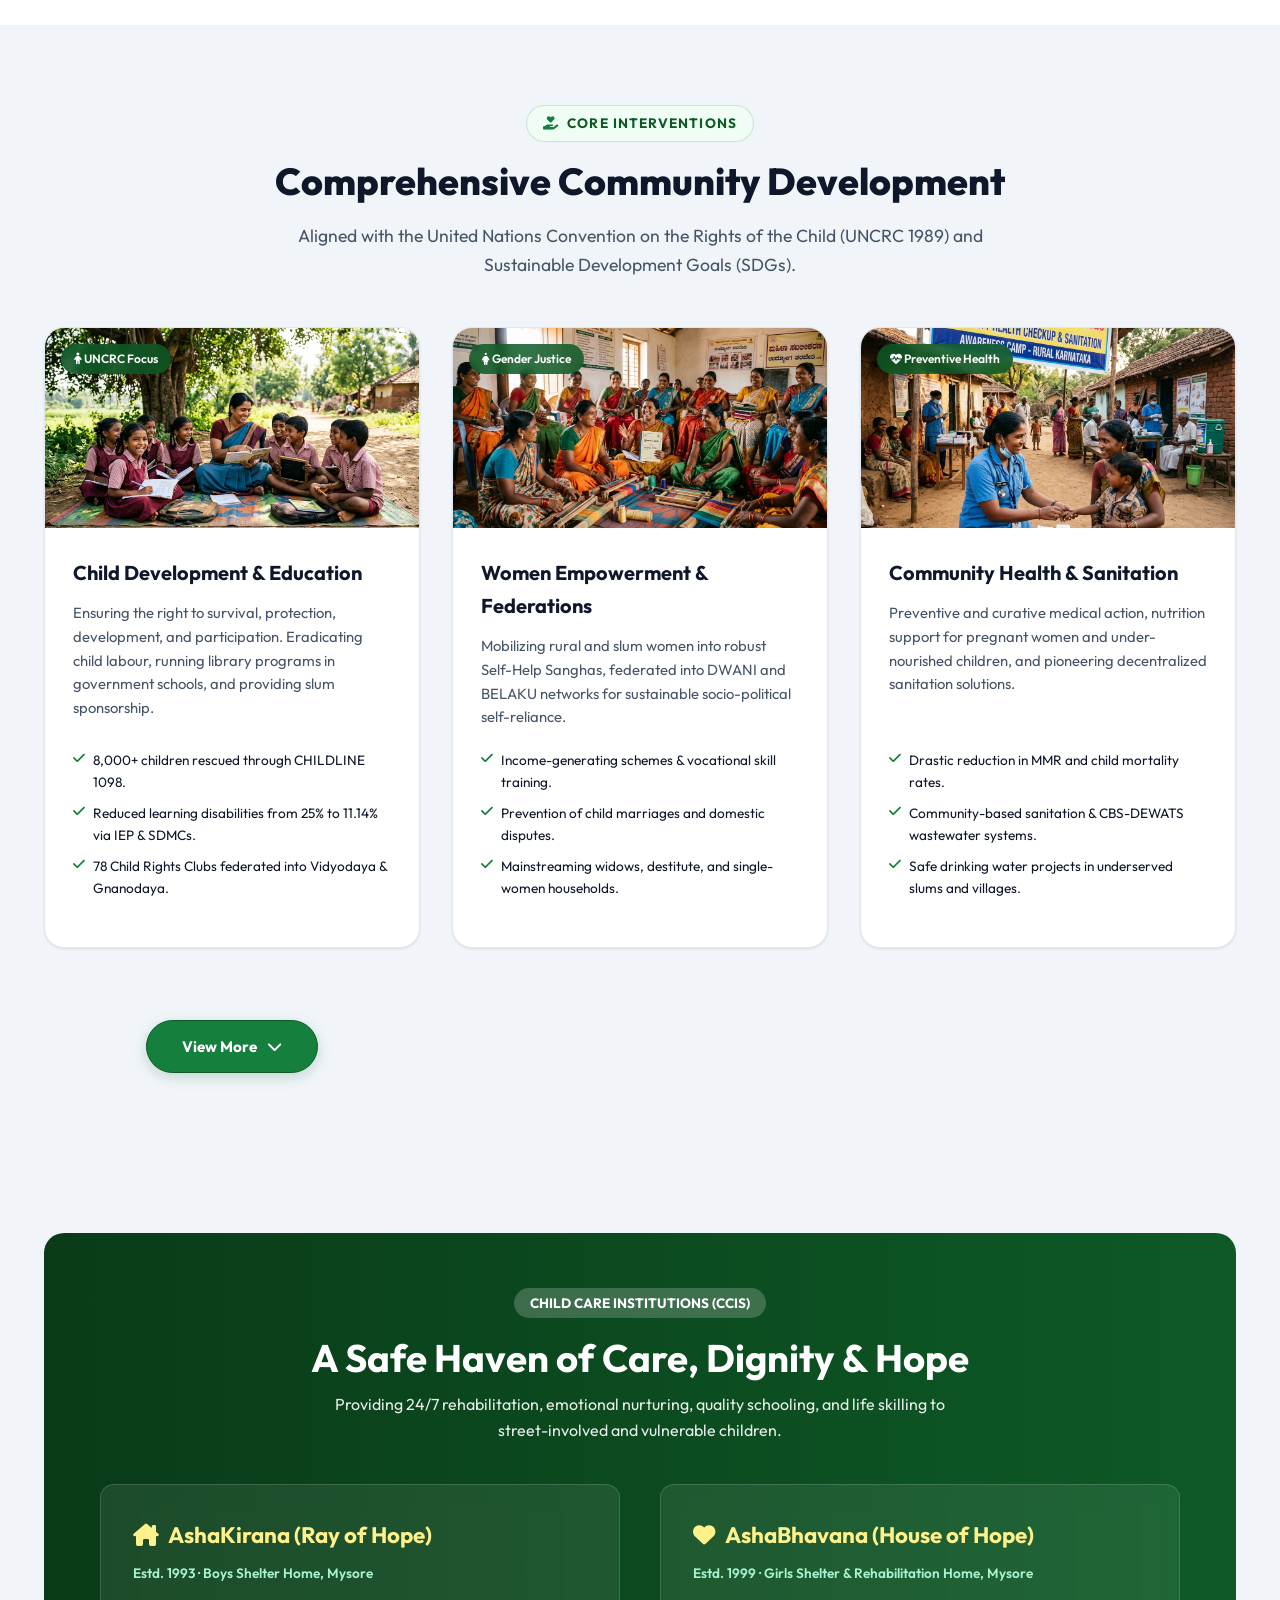
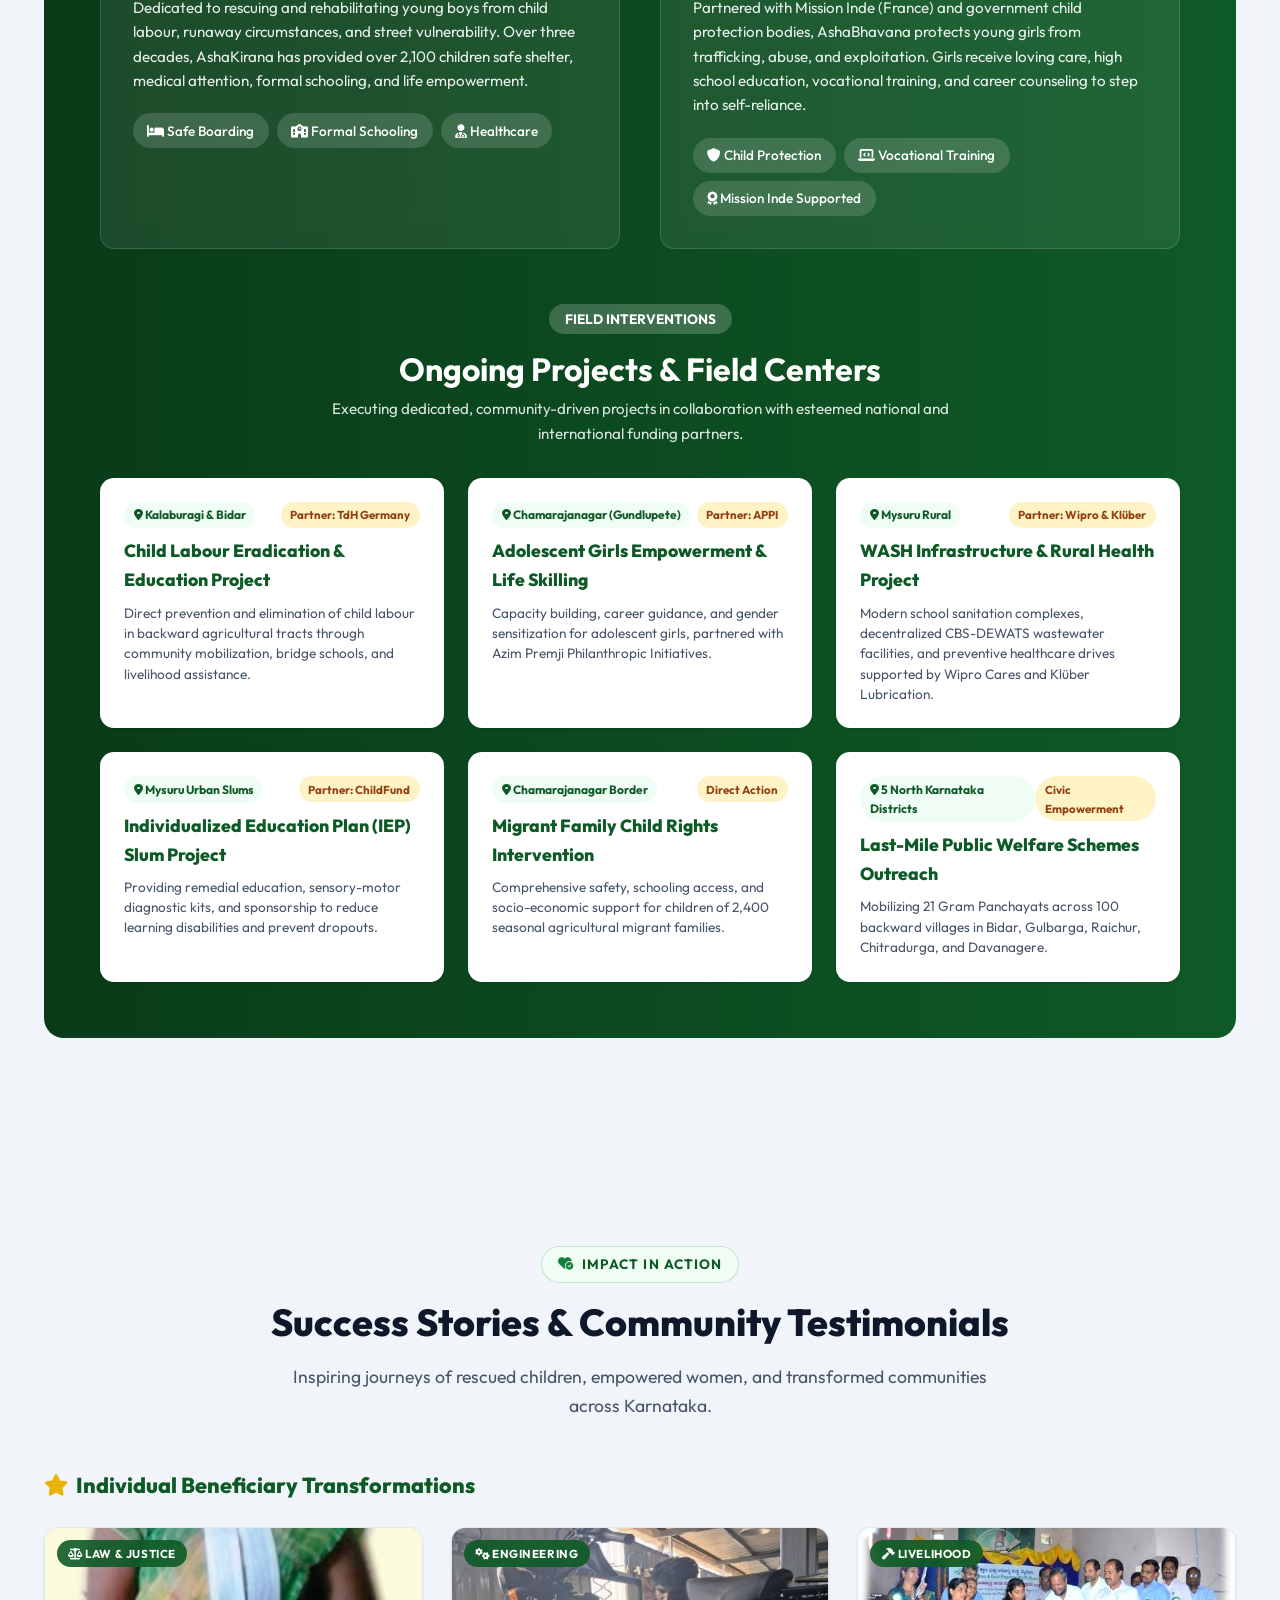
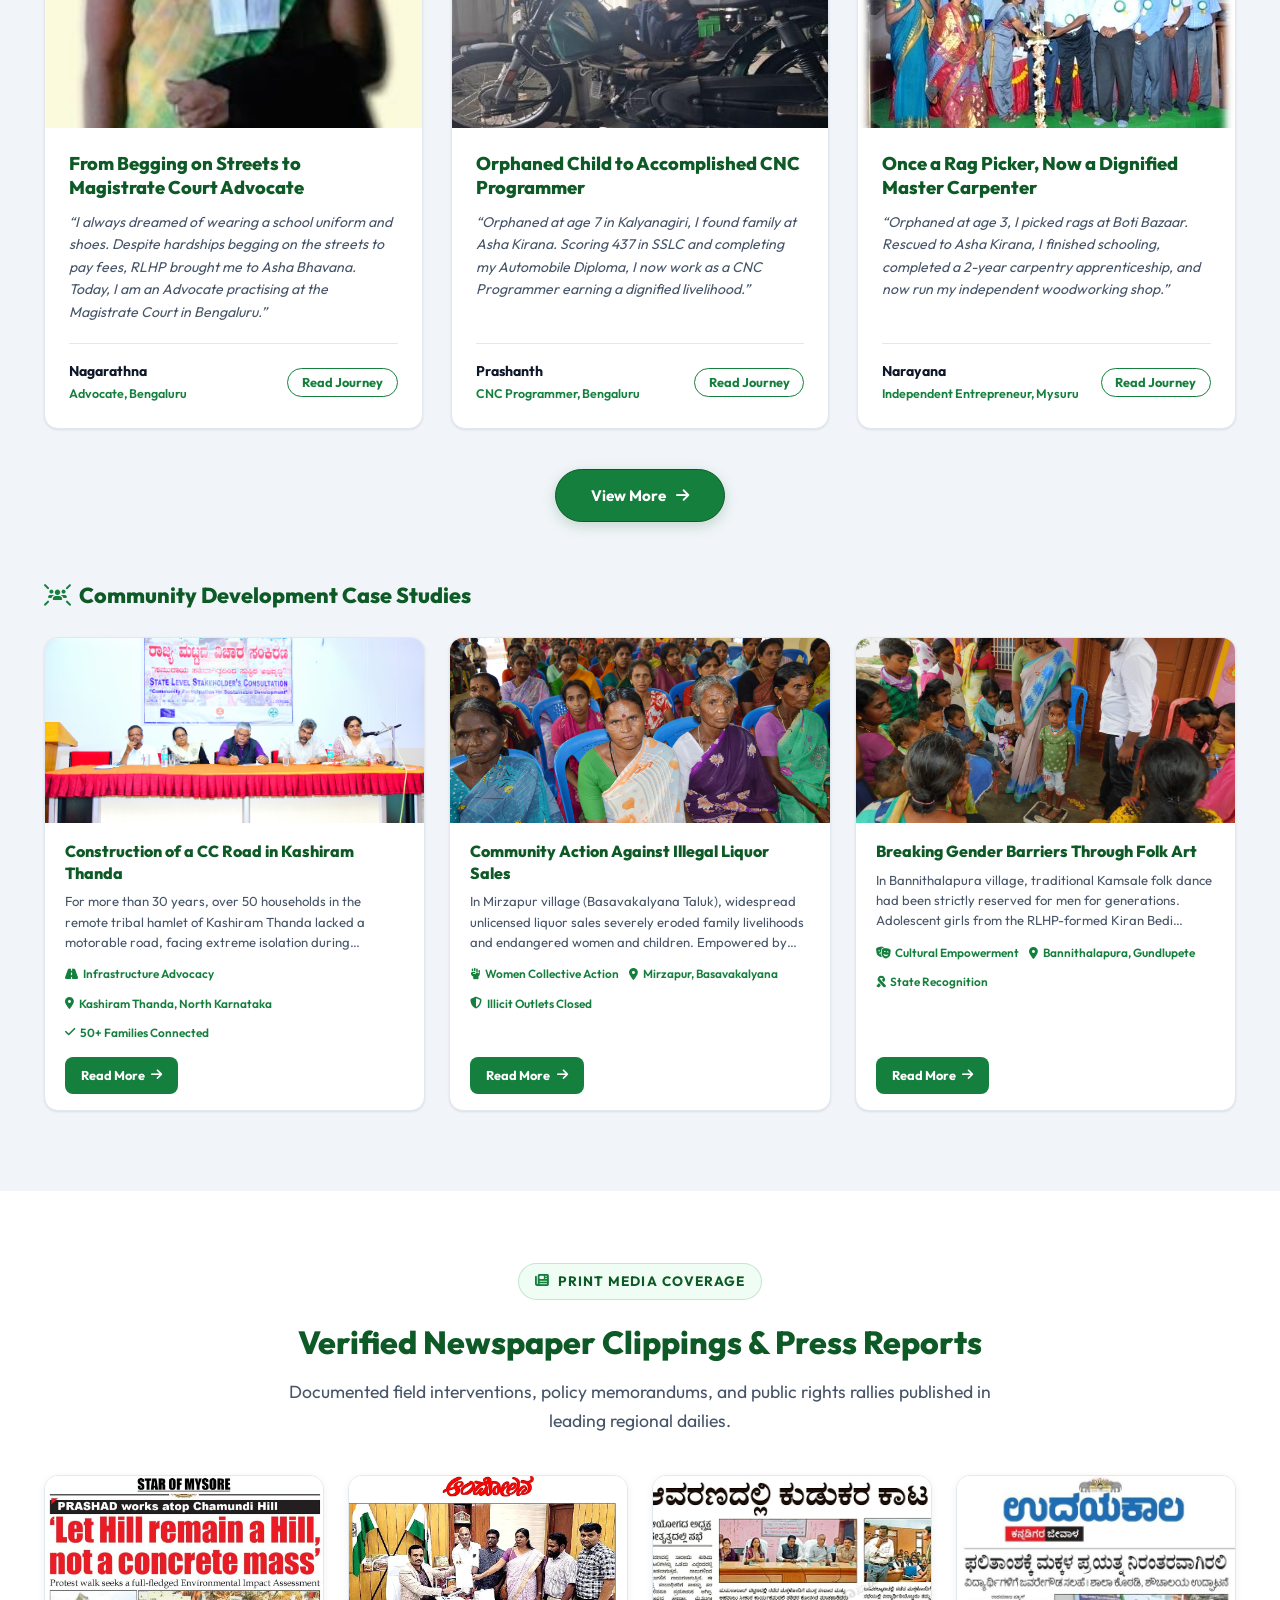
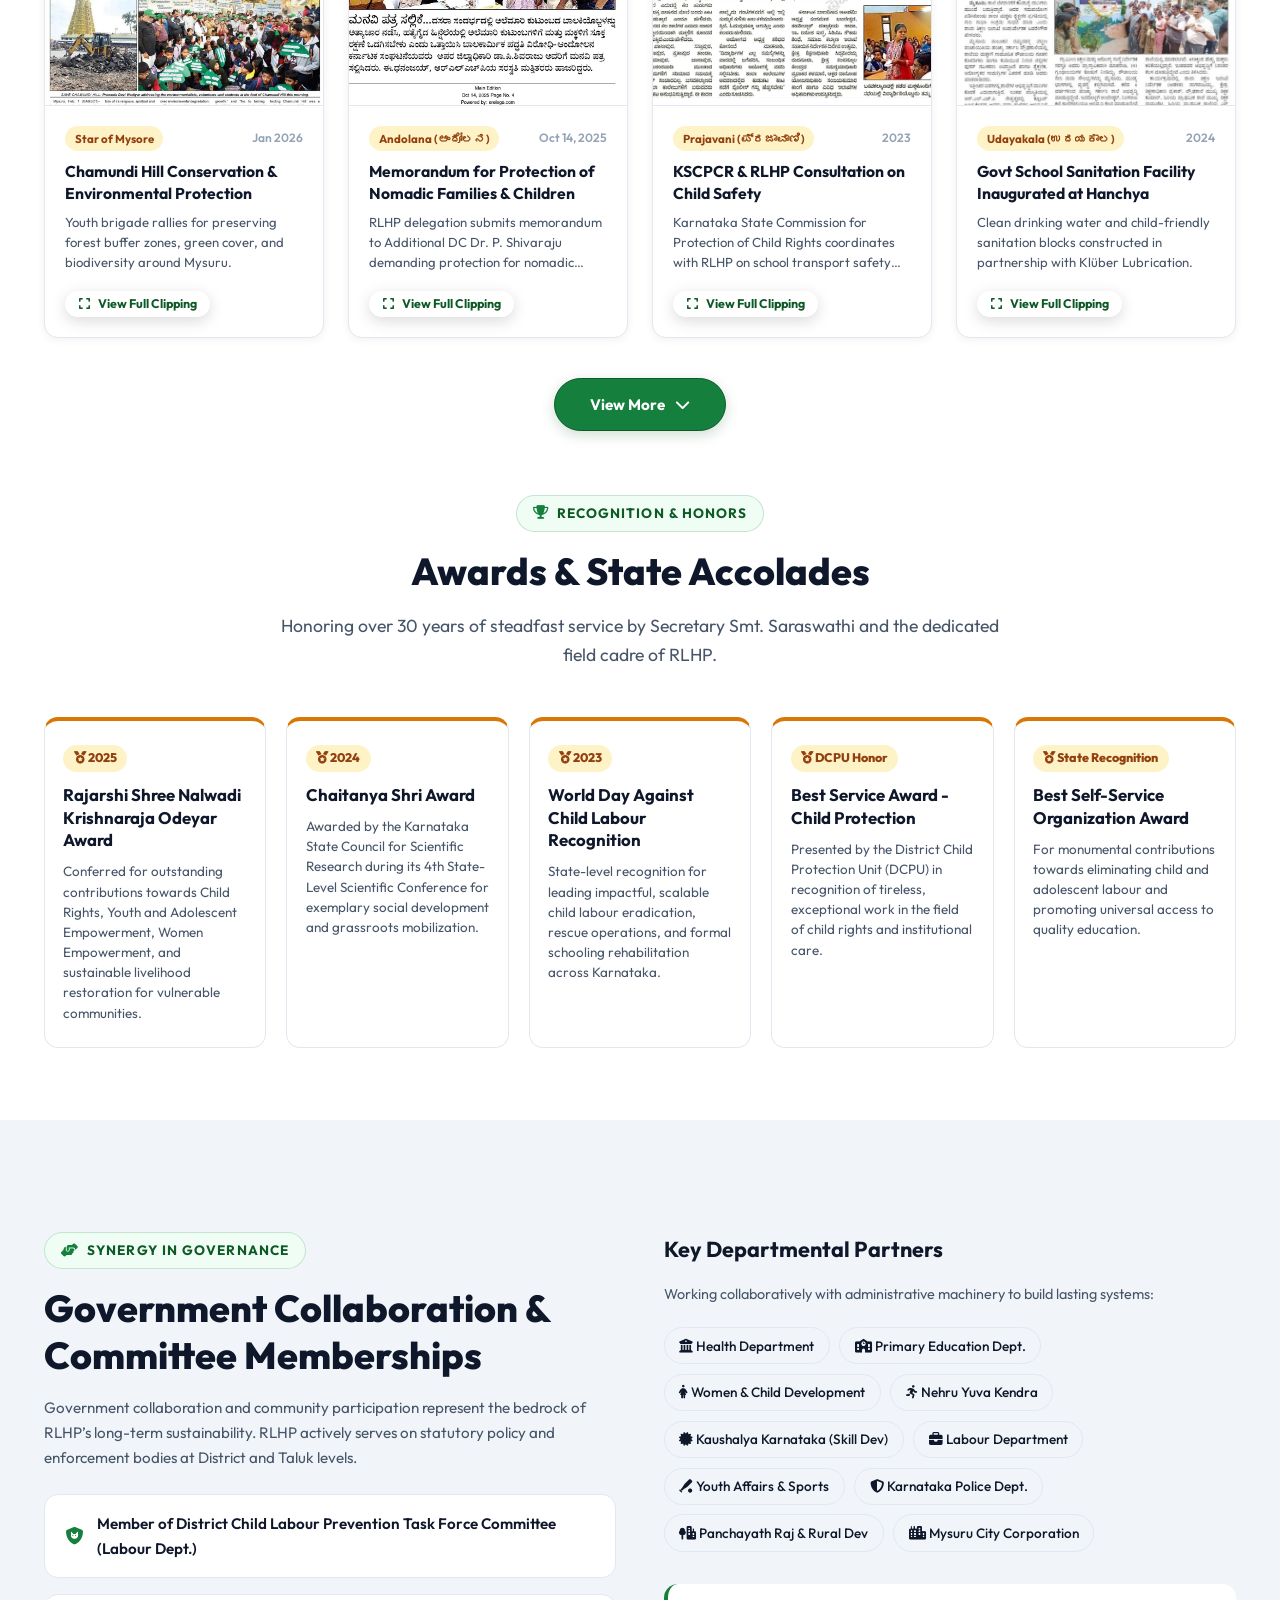
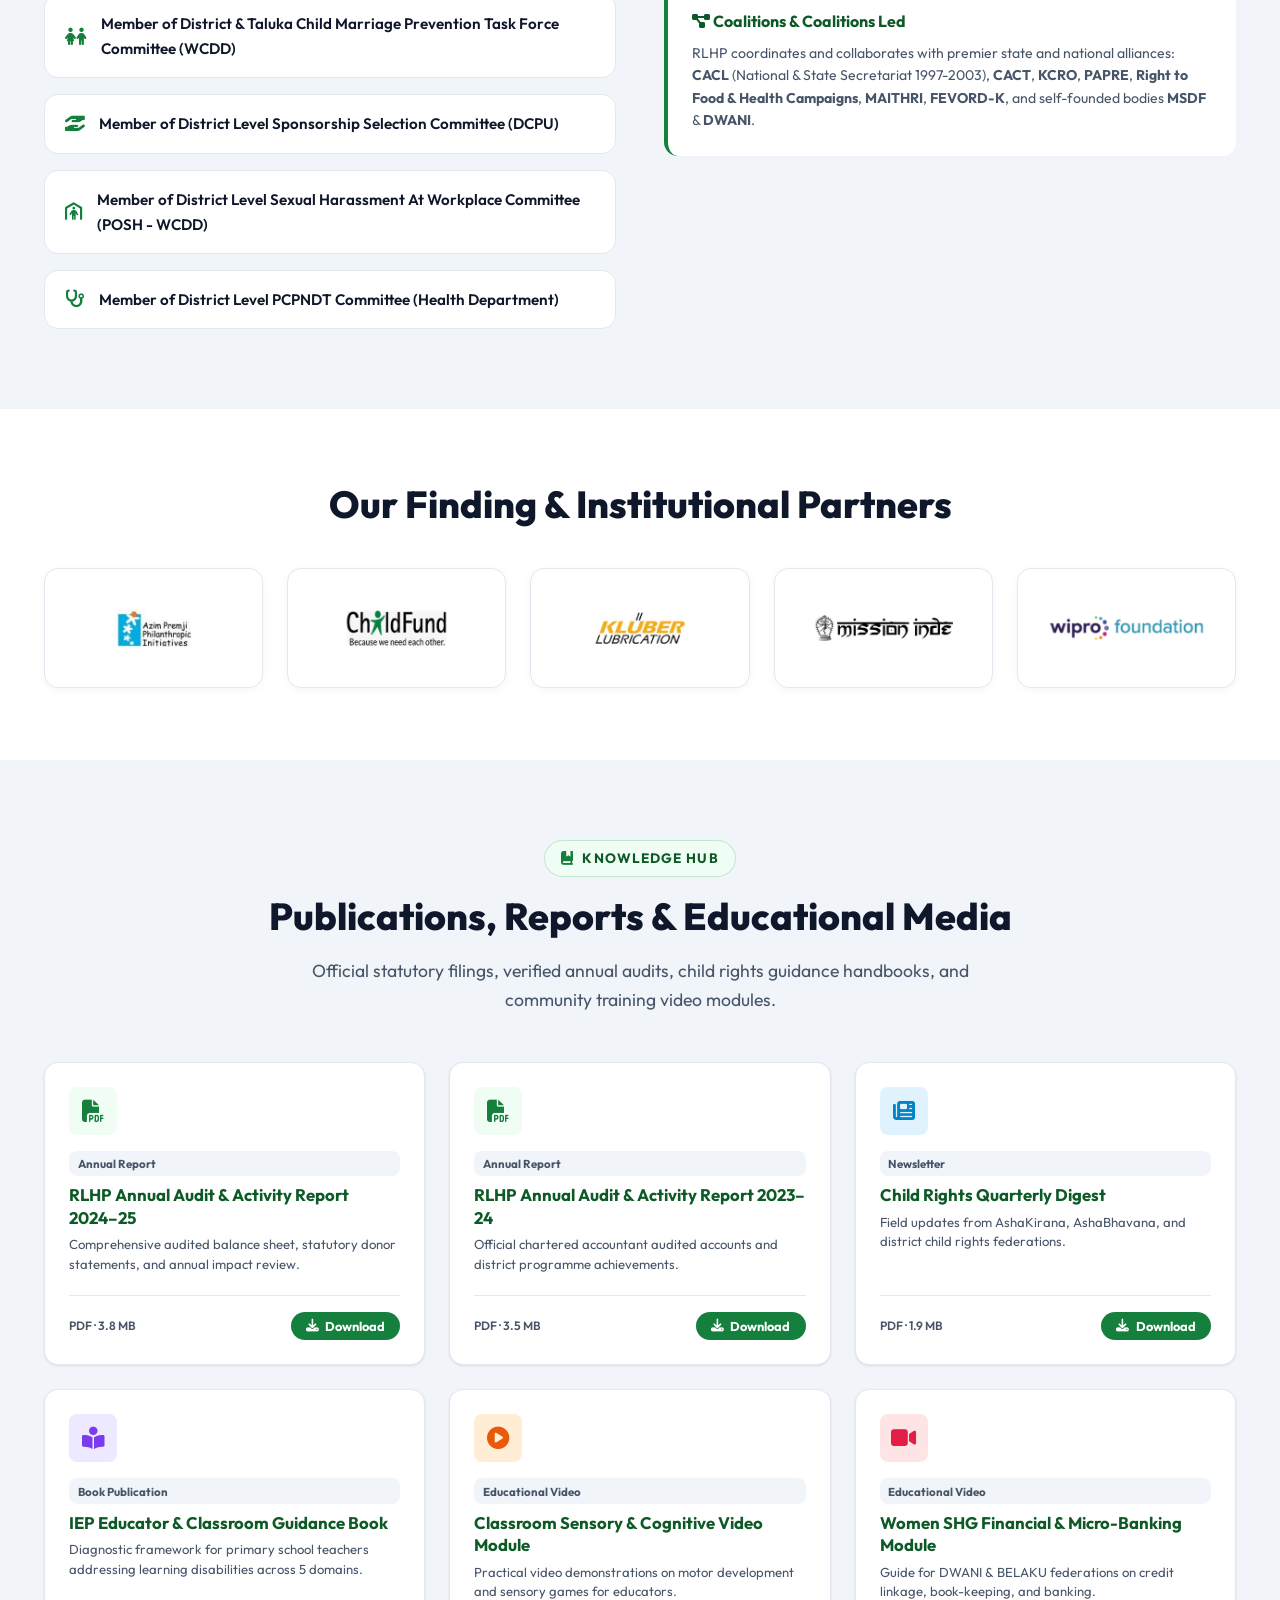
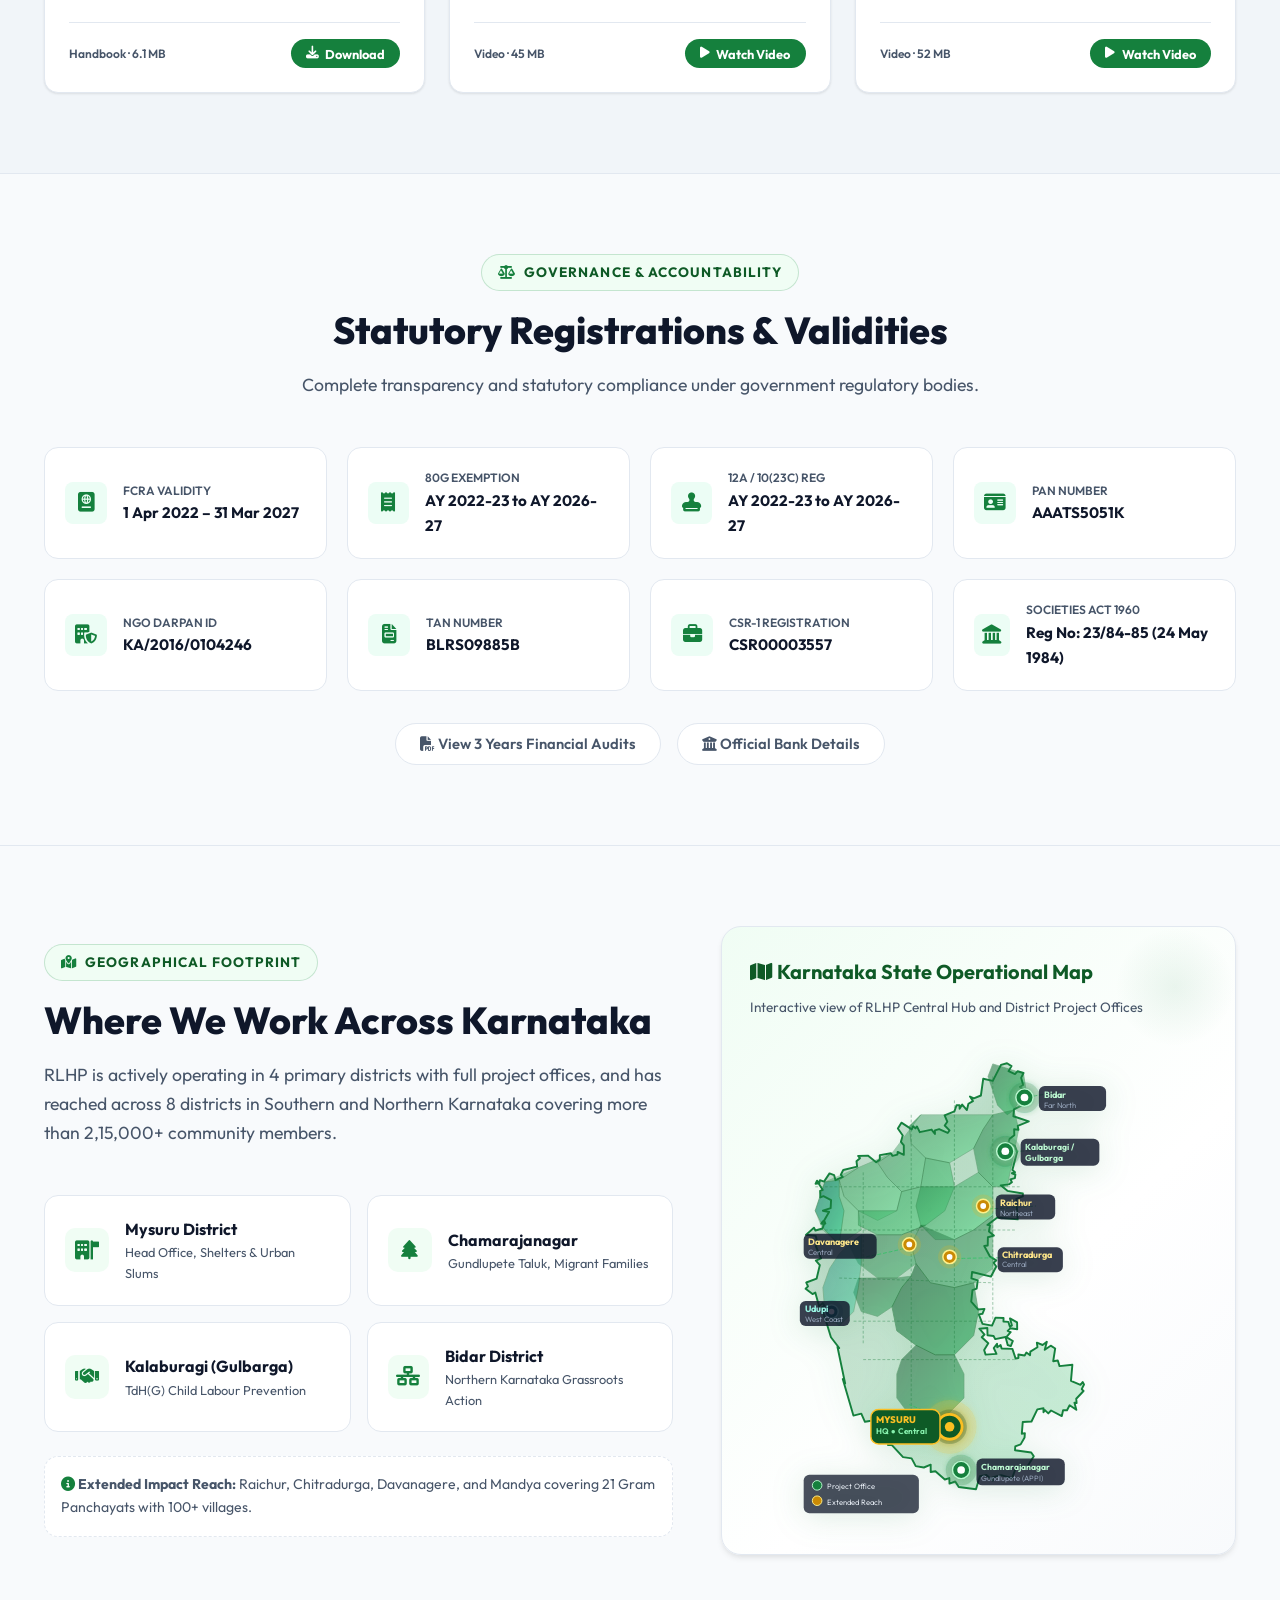
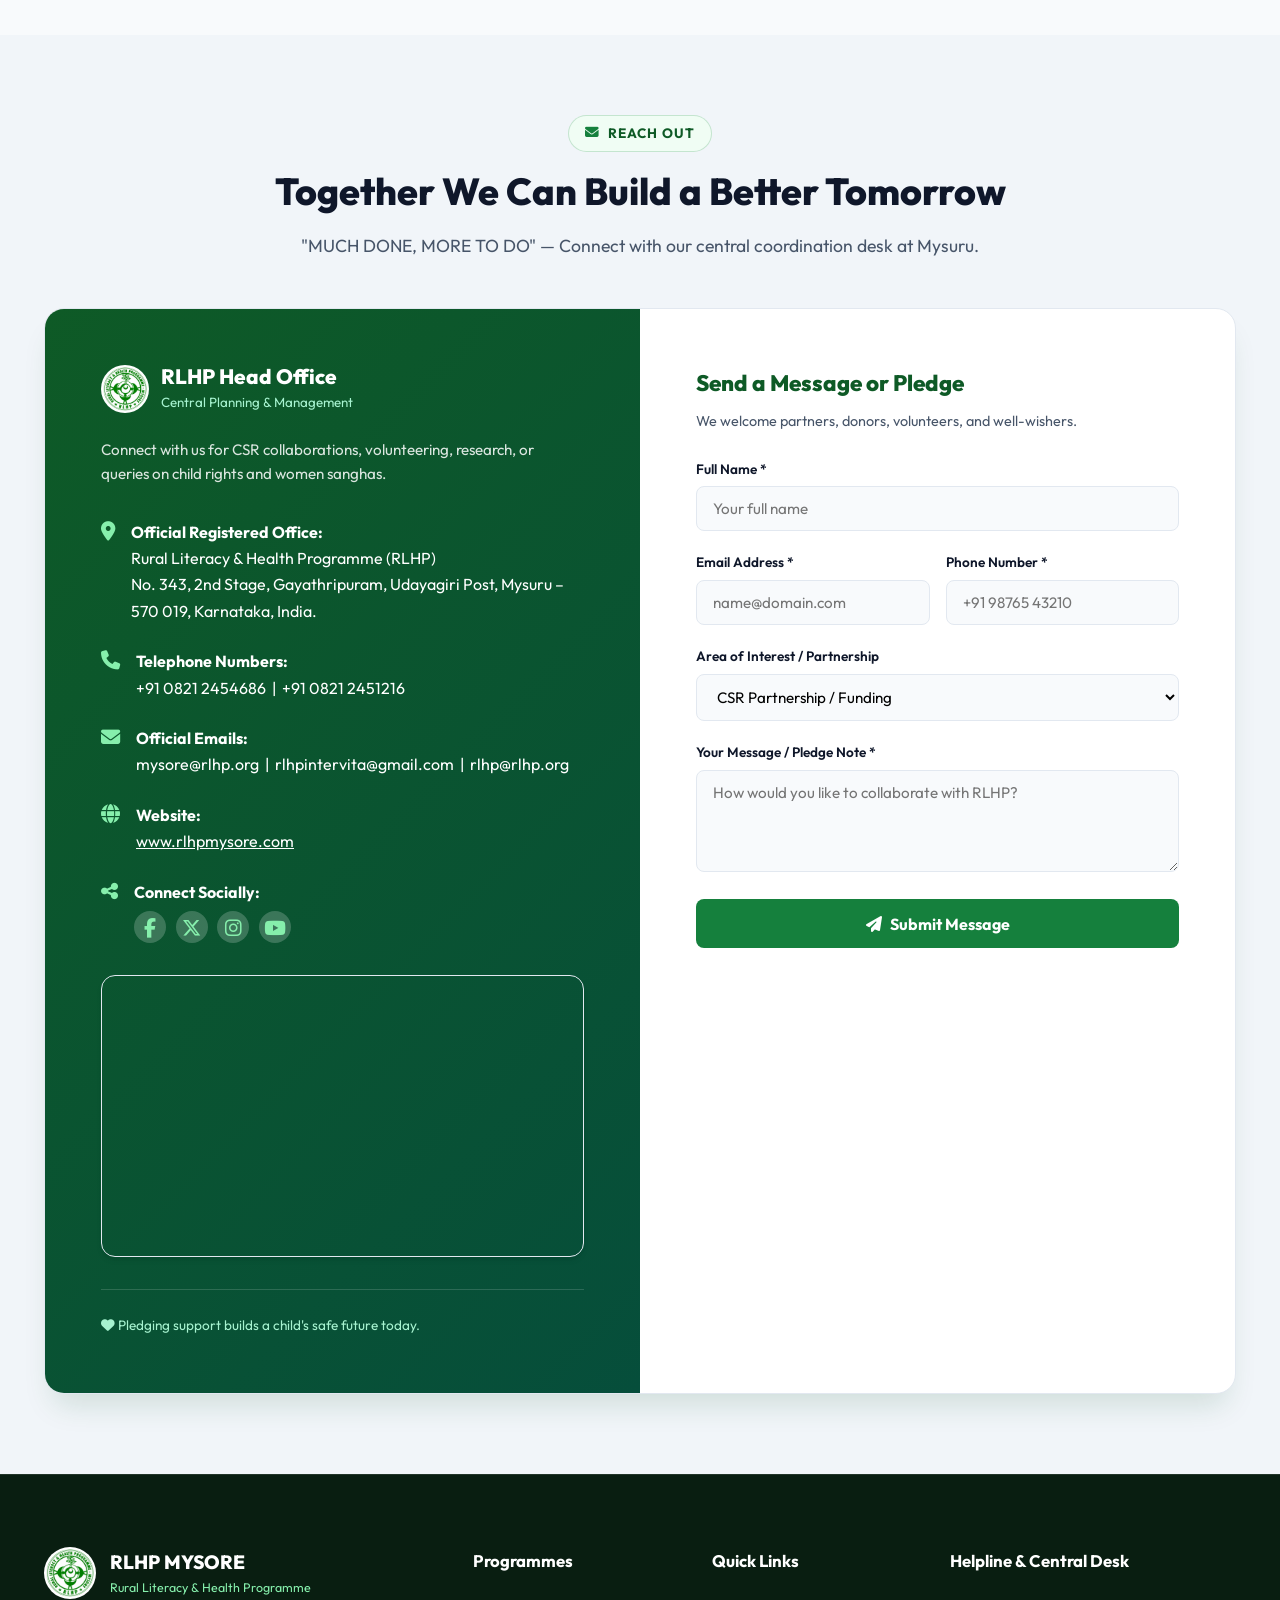
==== commit 136d6423: "feat: vertical case study cards with Read More, detailed Karnataka map, community development & more" ====
--- a/index.html
+++ b/index.html
@@ -497,107 +497,12 @@
           </div>
         </div>
 
-        <!-- Card 4: Adolescent & Youth -->
-        <div class="program-card program-card-extra">
-          <div class="prog-img-container">
-            <img src="images/hero.jpg" alt="Youth Empowerment" class="prog-img" style="filter: hue-rotate(25deg);">
-            <span class="prog-badge"><i class="fa-solid fa-graduation-cap"></i> Life Skills</span>
-          </div>
-          <div class="prog-body">
-            <h3 class="prog-title">Adolescent & Youth Empowerment</h3>
-            <p class="prog-text">
-              Targeted skill enhancement in slums and rural areas, mentoring youth in personal growth, HRD, gender sensitization, and eco-protection.
-            </p>
-            <div class="prog-points">
-              <div class="prog-point"><i class="fa-solid fa-check"></i> High-impact adolescent empowerment in Gundlupete with APPI.</div>
-              <div class="prog-point"><i class="fa-solid fa-check"></i> Market-driven vocational and livelihood skill development.</div>
-              <div class="prog-point"><i class="fa-solid fa-check"></i> Youth action groups driving environmental conservation.</div>
-            </div>
-          </div>
-        </div>
-
-        <!-- Card 5: People's Development & Last-Mile Public Schemes -->
-        <div class="program-card program-card-extra">
-          <div class="prog-img-container">
-            <img src="images/women-empowerment.jpg" alt="People Development" class="prog-img" style="filter: brightness(0.95) contrast(1.1);">
-            <span class="prog-badge"><i class="fa-solid fa-landmark-dome"></i> Rights & Schemes</span>
-          </div>
-          <div class="prog-body">
-            <h3 class="prog-title">People's Development & Last-Mile Schemes</h3>
-            <p class="prog-text">
-              Bridging the gap between the government and marginalized families in backward regions like Bidar, Gulbarga, Raichur, Chitradurga, and Davanagere.
-            </p>
-            <div class="prog-points">
-              <div class="prog-point"><i class="fa-solid fa-check"></i> Covering 21 Gram Panchayats across 100 backward villages.</div>
-              <div class="prog-point"><i class="fa-solid fa-check"></i> Capacitating VHSNCs, SDMCs & MSDF for civic monitoring.</div>
-              <div class="prog-point"><i class="fa-solid fa-check"></i> Assisting slum dwellers in securing official land title deeds.</div>
-            </div>
-          </div>
-        </div>
-
-        <!-- Card 6: Disaster Relief & Humanitarian Assistance -->
-        <div class="program-card program-card-extra">
-          <div class="prog-img-container">
-            <img src="images/health-camp.jpg" alt="Humanitarian Relief" class="prog-img" style="filter: contrast(1.15);">
-            <span class="prog-badge"><i class="fa-solid fa-hand-holding-medical"></i> Relief & Restoration</span>
-          </div>
-          <div class="prog-body">
-            <h3 class="prog-title">Humanitarian Assistance & Disaster Relief</h3>
-            <p class="prog-text">
-              Rapid response and long-term rehabilitation during natural calamities and pandemics, ensuring shelter, livelihoods, and psychosocial restoration.
-            </p>
-            <div class="prog-points">
-              <div class="prog-point"><i class="fa-solid fa-check"></i> 5-Year post-Tsunami rehabilitation in Tamil Nadu (2005-2010).</div>
-              <div class="prog-point"><i class="fa-solid fa-check"></i> Kerala Flood relief supporting 6,000+ families in Wayanad & Alappuzha.</div>
-              <div class="prog-point"><i class="fa-solid fa-check"></i> COVID-19 relief: 5,000+ ration kits & continuous digital IEP learning.</div>
-            </div>
-          </div>
-        </div>
-      
-        <!-- Card 7: Natural Resource Management -->
-        <div class="program-card program-card-extra">
-          <div class="prog-img-container">
-            <img src="images/gallery/gram_sabha_awareness.jpg" alt="Natural Resource Management" class="prog-img">
-            <span class="prog-badge"><i class="fa-solid fa-leaf"></i> Eco Action</span>
-          </div>
-          <div class="prog-body">
-            <h3 class="prog-title">Natural Resource Management</h3>
-            <p class="prog-text">
-              Environmental protection, organic farming promotion, and community-driven water conservation in rural Karnataka to combat climate distress.
-            </p>
-            <div class="prog-points">
-              <div class="prog-point"><i class="fa-solid fa-check"></i> Organic farming techniques & seed distribution for smallholders.</div>
-              <div class="prog-point"><i class="fa-solid fa-check"></i> Lake restoration & water table replenishment in Mysuru villages.</div>
-              <div class="prog-point"><i class="fa-solid fa-check"></i> School eco-clubs & extensive tree plantation campaigns.</div>
-            </div>
-          </div>
-        </div>
-
-        <!-- Card 8: Networking & State-Level Advocacy -->
-        <div class="program-card program-card-extra">
-          <div class="prog-img-container">
-            <img src="images/gallery/child_rights_conference.jpg" alt="Networking & Advocacy" class="prog-img">
-            <span class="prog-badge"><i class="fa-solid fa-network-wired"></i> Collective Voice</span>
-          </div>
-          <div class="prog-body">
-            <h3 class="prog-title">Networking & State-Level Advocacy</h3>
-            <p class="prog-text">
-              Lead role in state and national coalitions for effective policy advocacy, child rights defense, and social justice legislation.
-            </p>
-            <div class="prog-points">
-              <div class="prog-point"><i class="fa-solid fa-check"></i> State & National Secretariat for Campaign Against Child Labour (CACL).</div>
-              <div class="prog-point"><i class="fa-solid fa-check"></i> Active partner in CACT, KCRO, PAPRE & Right to Food/Health.</div>
-              <div class="prog-point"><i class="fa-solid fa-check"></i> Steering district networks MAITHRI, FEVORD-K, MSDF & DWANI.</div>
-            </div>
-          </div>
-        </div>
-      </div>
-      <!-- View More / View Less Button -->
+        <!-- View More Button linking to separate page -->
       <div id="programmesToggleContainer" style="text-align: center; margin-top: 2.5rem;">
-        <button id="toggleProgrammesBtn" class="btn-newspaper-toggle" onclick="toggleProgrammes()">
+        <a id="toggleProgrammesBtn" href="community-development.html" class="btn-newspaper-toggle" style="text-decoration: none;">
           <span id="toggleProgrammesText">View More</span>
           <i id="toggleProgrammesIcon" class="fa-solid fa-chevron-down"></i>
-        </button>
+        </a>
       </div>
     </div>
   </section>
@@ -806,53 +711,149 @@
           <i class="fa-solid fa-users-rays" style="color: var(--primary);"></i> Community Development Case Studies
         </h3>
 
-        <!-- Case 1: CC Road in Kashiram Thanda -->
-        <div class="case-study-card">
-          <img src="images/gallery/gram_sabha_awareness.jpg" alt="CC Road in Kashiram Thanda" class="case-img">
-          <div class="case-body">
-            <h4>Construction of a CC Road in Kashiram Thanda</h4>
-            <p>For more than 30 years, over 50 households in the remote tribal hamlet of Kashiram Thanda lacked a motorable road, facing extreme isolation during monsoons. Through RLHP's Mass Contact Programme and civic training, the villagers petitioned the Gram Panchayat and Taluk administration, successfully securing a ₹15 Lakh cement concrete road sanction that transformed village access.</p>
-            <div class="case-meta">
-              <span><i class="fa-solid fa-road"></i> Infrastructure Advocacy</span>
-              <span><i class="fa-solid fa-location-dot"></i> Kashiram Thanda, North Karnataka</span>
-              <span><i class="fa-solid fa-check"></i> 50+ Families Connected</span>
-            </div>
-          </div>
-        </div>
-
-        <!-- Case 2: Illegal Liquor Sales -->
-        <div class="case-study-card">
-          <img src="images/gallery/shg_leadership_training.jpg" alt="Action Against Illegal Liquor" class="case-img">
-          <div class="case-body">
-            <h4>Community Action Against Illegal Liquor Sales</h4>
-            <p>In Mirzapur village (Basavakalyana Taluk), widespread unlicensed liquor sales severely eroded family livelihoods and endangered women and children. Empowered by RLHP leadership workshops, local women sangha federations led peaceful pickets, filed formal representations with the Excise Department and Police Station, shutting down illegal dens and restoring village peace.</p>
-            <div class="case-meta">
-              <span><i class="fa-solid fa-hand-fist"></i> Women Collective Action</span>
-              <span><i class="fa-solid fa-location-dot"></i> Mirzapur, Basavakalyana</span>
-              <span><i class="fa-solid fa-shield-halved"></i> Illicit Outlets Closed</span>
-            </div>
-          </div>
-        </div>
-
-        <!-- Case 3: Breaking Gender Barriers -->
-        <div class="case-study-card">
-          <img src="images/gallery/child_rights_conference.jpg" alt="Breaking Gender Barriers" class="case-img">
-          <div class="case-body">
-            <h4>Breaking Gender Barriers Through Folk Art</h4>
-            <p>In Bannithalapura village, traditional Kamsale folk dance had been strictly reserved for men for generations. Adolescent girls from the RLHP-formed Kiran Bedi Kishori Group broke this deep-seated gender taboo by formally training in Kamsale rhythm and dance, performing with poise at district cultural forums and earning wide community respect.</p>
-            <div class="case-meta">
-              <span><i class="fa-solid fa-masks-theater"></i> Cultural Empowerment</span>
-              <span><i class="fa-solid fa-location-dot"></i> Bannithalapura, Gundlupete</span>
-              <span><i class="fa-solid fa-ribbon"></i> State Recognition</span>
-            </div>
-          </div>
+        <div class="case-study-grid">
+
+          <!-- Case 1: CC Road in Kashiram Thanda -->
+          <div class="case-study-card">
+            <img src="images/gallery/gram_sabha_awareness.jpg" alt="CC Road in Kashiram Thanda" class="case-img">
+            <div class="case-body">
+              <h4>Construction of a CC Road in Kashiram Thanda</h4>
+              <p>For more than 30 years, over 50 households in the remote tribal hamlet of Kashiram Thanda lacked a motorable road, facing extreme isolation during monsoons. Through RLHP’s Mass Contact Programme and civic training, the villagers petitioned the Gram Panchayat and Taluk administration, successfully securing a ₹15 Lakh cement concrete road sanction that transformed village access.</p>
+              <div class="case-meta">
+                <span><i class="fa-solid fa-road"></i> Infrastructure Advocacy</span>
+                <span><i class="fa-solid fa-location-dot"></i> Kashiram Thanda, North Karnataka</span>
+                <span><i class="fa-solid fa-check"></i> 50+ Families Connected</span>
+              </div>
+              <a href="case-study-detail.html#kashiram" class="btn-case-read">Read More <i class="fa-solid fa-arrow-right"></i></a>
+            </div>
+          </div>
+
+          <!-- Case 2: Illegal Liquor Sales -->
+          <div class="case-study-card">
+            <img src="images/gallery/shg_leadership_training.jpg" alt="Action Against Illegal Liquor" class="case-img">
+            <div class="case-body">
+              <h4>Community Action Against Illegal Liquor Sales</h4>
+              <p>In Mirzapur village (Basavakalyana Taluk), widespread unlicensed liquor sales severely eroded family livelihoods and endangered women and children. Empowered by RLHP leadership workshops, local women sangha federations led peaceful pickets, filed formal representations with the Excise Department and Police Station, shutting down illegal dens and restoring village peace.</p>
+              <div class="case-meta">
+                <span><i class="fa-solid fa-hand-fist"></i> Women Collective Action</span>
+                <span><i class="fa-solid fa-location-dot"></i> Mirzapur, Basavakalyana</span>
+                <span><i class="fa-solid fa-shield-halved"></i> Illicit Outlets Closed</span>
+              </div>
+              <a href="case-study-detail.html#liquor" class="btn-case-read">Read More <i class="fa-solid fa-arrow-right"></i></a>
+            </div>
+          </div>
+
+          <!-- Case 3: Breaking Gender Barriers -->
+          <div class="case-study-card">
+            <img src="images/gallery/child_rights_conference.jpg" alt="Breaking Gender Barriers" class="case-img">
+            <div class="case-body">
+              <h4>Breaking Gender Barriers Through Folk Art</h4>
+              <p>In Bannithalapura village, traditional Kamsale folk dance had been strictly reserved for men for generations. Adolescent girls from the RLHP-formed Kiran Bedi Kishori Group broke this deep-seated gender taboo by formally training in Kamsale rhythm and dance, performing with poise at district cultural forums and earning wide community respect.</p>
+              <div class="case-meta">
+                <span><i class="fa-solid fa-masks-theater"></i> Cultural Empowerment</span>
+                <span><i class="fa-solid fa-location-dot"></i> Bannithalapura, Gundlupete</span>
+                <span><i class="fa-solid fa-ribbon"></i> State Recognition</span>
+              </div>
+              <a href="case-study-detail.html#folkart" class="btn-case-read">Read More <i class="fa-solid fa-arrow-right"></i></a>
+            </div>
+          </div>
+
         </div>
       </div>
     </div>
   </section>
 
-  <!-- Awards & Achievements Section -->
-  <section class="awards-section" id="news-events" style="background: #ffffff;"><a id="awards"></a>
+    <!-- Dedicated Newspaper Clippings / Press Reports Section -->
+  <section class="newspaper-section" id="news-events" style="background: #ffffff; padding: 4.5rem 0 2rem;"><a id="newspaper-clippings"></a>
+    <div class="container">
+      <div class="text-center" style="margin-bottom: 2.5rem;">
+        <div class="section-tag"><i class="fa-solid fa-newspaper"></i> Print Media Coverage</div>
+        <h3 style="font-size: 2rem; font-weight: 800; color: var(--primary-deep); margin-bottom: 0.5rem;">Verified Newspaper Clippings &amp; Press Reports</h3>
+        <p class="section-desc" style="margin-bottom: 1.5rem;">Documented field interventions, policy memorandums, and public rights rallies published in leading regional dailies.</p>
+      </div>
+
+      <div class="newspaper-grid" id="newspaperGrid">
+<!-- Clip 1: Star of Mysore 2026 -->
+          <div class="newspaper-card">
+            <div class="newspaper-thumb-wrap" onclick="openLightbox('images/newspaper/news_starofmysore_chamundi_hill_prashad_2026.jpg', 'Star of Mysore (2026) - Chamundi Hill Conservation')">
+              <img src="images/newspaper/news_starofmysore_chamundi_hill_prashad_2026.jpg" alt="Star of Mysore Clipping" class="newspaper-thumb">
+              <div class="newspaper-zoom-overlay"><i class="fa-solid fa-magnifying-glass-plus"></i></div>
+            </div>
+            <div class="newspaper-body">
+              <div class="newspaper-meta">
+                <span class="newspaper-badge">Star of Mysore</span>
+                <span class="newspaper-date">Jan 2026</span>
+              </div>
+              <h4 class="newspaper-headline">Chamundi Hill Conservation & Environmental Protection</h4>
+              <p class="newspaper-excerpt">Youth brigade rallies for preserving forest buffer zones, green cover, and biodiversity around Mysuru.</p>
+              <button class="btn-primary" style="padding: 0.35rem 0.85rem; font-size: 0.78rem; align-self: flex-start;" onclick="openLightbox('images/newspaper/news_starofmysore_chamundi_hill_prashad_2026.jpg', 'Star of Mysore (2026) - Chamundi Hill Conservation')"><i class="fa-solid fa-expand"></i> View Full Clipping</button>
+            </div>
+          </div>
+
+<!-- Clip 2: Andolana 2025 -->
+          <div class="newspaper-card">
+            <div class="newspaper-thumb-wrap" onclick="openLightbox('images/newspaper/news_andolana_nomadic_protection_2025.jpg', 'Andolana (Oct 2025) - Protection for Nomadic Families')">
+              <img src="images/newspaper/news_andolana_nomadic_protection_2025.jpg" alt="Andolana Newspaper Clipping" class="newspaper-thumb">
+              <div class="newspaper-zoom-overlay"><i class="fa-solid fa-magnifying-glass-plus"></i></div>
+            </div>
+            <div class="newspaper-body">
+              <div class="newspaper-meta">
+                <span class="newspaper-badge">Andolana (ಆಂದೋಲನ)</span>
+                <span class="newspaper-date">Oct 14, 2025</span>
+              </div>
+              <h4 class="newspaper-headline">Memorandum for Protection of Nomadic Families & Children</h4>
+              <p class="newspaper-excerpt">RLHP delegation submits memorandum to Additional DC Dr. P. Shivaraju demanding protection for nomadic children.</p>
+              <button class="btn-primary" style="padding: 0.35rem 0.85rem; font-size: 0.78rem; align-self: flex-start;" onclick="openLightbox('images/newspaper/news_andolana_nomadic_protection_2025.jpg', 'Andolana (Oct 2025) - Protection for Nomadic Families')"><i class="fa-solid fa-expand"></i> View Full Clipping</button>
+            </div>
+          </div>
+
+<!-- Clip 3: Prajavani 2023 -->
+          <div class="newspaper-card">
+            <div class="newspaper-thumb-wrap" onclick="openLightbox('images/newspaper/news_prajavani_school_safety_kscpcr_2023.jpg', 'Prajavani (2023) - Child Safety in Schools')">
+              <img src="images/newspaper/news_prajavani_school_safety_kscpcr_2023.jpg" alt="Prajavani Clipping" class="newspaper-thumb">
+              <div class="newspaper-zoom-overlay"><i class="fa-solid fa-magnifying-glass-plus"></i></div>
+            </div>
+            <div class="newspaper-body">
+              <div class="newspaper-meta">
+                <span class="newspaper-badge">Prajavani (ಪ್ರಜಾವಾಣಿ)</span>
+                <span class="newspaper-date">2023</span>
+              </div>
+              <h4 class="newspaper-headline">KSCPCR & RLHP Consultation on Child Safety</h4>
+              <p class="newspaper-excerpt">Karnataka State Commission for Protection of Child Rights coordinates with RLHP on school transport safety norms.</p>
+              <button class="btn-primary" style="padding: 0.35rem 0.85rem; font-size: 0.78rem; align-self: flex-start;" onclick="openLightbox('images/newspaper/news_prajavani_school_safety_kscpcr_2023.jpg', 'Prajavani (2023) - Child Safety in Schools')"><i class="fa-solid fa-expand"></i> View Full Clipping</button>
+            </div>
+          </div>
+
+<!-- Clip 4: Udayakala 2024 -->
+          <div class="newspaper-card">
+            <div class="newspaper-thumb-wrap" onclick="openLightbox('images/newspaper/news_udayakala_hanchya_school_toilet_2024.jpg', 'Udayakala (2024) - Hanchya School Toilet Inauguration')">
+              <img src="images/newspaper/news_udayakala_hanchya_school_toilet_2024.jpg" alt="Udayakala Clipping" class="newspaper-thumb">
+              <div class="newspaper-zoom-overlay"><i class="fa-solid fa-magnifying-glass-plus"></i></div>
+            </div>
+            <div class="newspaper-body">
+              <div class="newspaper-meta">
+                <span class="newspaper-badge">Udayakala (ಉದಯಕಾಲ)</span>
+                <span class="newspaper-date">2024</span>
+              </div>
+              <h4 class="newspaper-headline">Govt School Sanitation Facility Inaugurated at Hanchya</h4>
+              <p class="newspaper-excerpt">Clean drinking water and child-friendly sanitation blocks constructed in partnership with Klüber Lubrication.</p>
+              <button class="btn-primary" style="padding: 0.35rem 0.85rem; font-size: 0.78rem; align-self: flex-start;" onclick="openLightbox('images/newspaper/news_udayakala_hanchya_school_toilet_2024.jpg', 'Udayakala (2024) - Hanchya School Toilet Inauguration')"><i class="fa-solid fa-expand"></i> View Full Clipping</button>
+            </div>
+          </div>
+      </div>
+
+      <!-- View More Button linking to separate page -->
+      <div class="text-center" style="margin-top: 2.5rem;" id="newspaperToggleWrap">
+        <a id="toggleNewspaperBtn" href="newspaper-clippings.html" class="btn-newspaper-toggle" style="text-decoration: none;">
+          <span id="toggleNewspaperText">View More</span>
+          <i id="toggleNewspaperIcon" class="fa-solid fa-chevron-down"></i>
+        </a>
+      </div>
+    </div>
+  </section>
+
+  <!-- Awards & State Accolades Section -->
+  <section class="awards-section" id="awards" style="background: #ffffff; padding: 2rem 0 4.5rem;"><a id="awards-section"></a>
     <div class="container">
       <div class="text-center">
         <div class="section-tag"><i class="fa-solid fa-trophy"></i> Recognition & Honors</div>
@@ -901,739 +902,6 @@
           <p class="award-body">
             For monumental contributions towards eliminating child and adolescent labour and promoting universal access to quality education.
           </p>
-        </div>
-      </div> <!-- Closes .awards-timeline properly -->
-      
-            <!-- Dedicated Newspaper Clippings Subsection -->
-      <div class="newspaper-section" id="newspaper-clippings" style="margin-top: 4rem;">
-        <div class="text-center" style="margin-bottom: 2.5rem;">
-          <div class="section-tag"><i class="fa-solid fa-newspaper"></i> Print Media Coverage</div>
-          <h3 style="font-size: 2rem; font-weight: 800; color: var(--primary-deep); margin-bottom: 0.5rem;">Verified Newspaper Clippings & Press Reports</h3>
-          <p class="section-desc" style="margin-bottom: 1.5rem;">Documented field interventions, policy memorandums, and public rights rallies published in leading regional dailies.</p>
-        </div>
-
-        <div class="newspaper-grid" id="newspaperGrid">
-          <!-- Clip 1: Star of Mysore 2026 -->
-          <div class="newspaper-card">
-            <div class="newspaper-thumb-wrap" onclick="openLightbox('images/newspaper/news_starofmysore_chamundi_hill_prashad_2026.jpg', 'Star of Mysore (2026) - Chamundi Hill Conservation')">
-              <img src="images/newspaper/news_starofmysore_chamundi_hill_prashad_2026.jpg" alt="Star of Mysore Clipping" class="newspaper-thumb">
-              <div class="newspaper-zoom-overlay"><i class="fa-solid fa-magnifying-glass-plus"></i></div>
-            </div>
-            <div class="newspaper-body">
-              <div class="newspaper-meta">
-                <span class="newspaper-badge">Star of Mysore</span>
-                <span class="newspaper-date">Jan 2026</span>
-              </div>
-              <h4 class="newspaper-headline">Chamundi Hill Conservation & Environmental Protection</h4>
-              <p class="newspaper-excerpt">Youth brigade rallies for preserving forest buffer zones, green cover, and biodiversity around Mysuru.</p>
-              <button class="btn-primary" style="padding: 0.35rem 0.85rem; font-size: 0.78rem; align-self: flex-start;" onclick="openLightbox('images/newspaper/news_starofmysore_chamundi_hill_prashad_2026.jpg', 'Star of Mysore (2026) - Chamundi Hill Conservation')"><i class="fa-solid fa-expand"></i> View Full Clipping</button>
-            </div>
-          </div>
-
-          <!-- Clip 2: Andolana 2025 -->
-          <div class="newspaper-card">
-            <div class="newspaper-thumb-wrap" onclick="openLightbox('images/newspaper/news_andolana_nomadic_protection_2025.jpg', 'Andolana (Oct 2025) - Protection for Nomadic Families')">
-              <img src="images/newspaper/news_andolana_nomadic_protection_2025.jpg" alt="Andolana Newspaper Clipping" class="newspaper-thumb">
-              <div class="newspaper-zoom-overlay"><i class="fa-solid fa-magnifying-glass-plus"></i></div>
-            </div>
-            <div class="newspaper-body">
-              <div class="newspaper-meta">
-                <span class="newspaper-badge">Andolana (ಆಂದೋಲನ)</span>
-                <span class="newspaper-date">Oct 14, 2025</span>
-              </div>
-              <h4 class="newspaper-headline">Memorandum for Protection of Nomadic Families & Children</h4>
-              <p class="newspaper-excerpt">RLHP delegation submits memorandum to Additional DC Dr. P. Shivaraju demanding protection for nomadic children.</p>
-              <button class="btn-primary" style="padding: 0.35rem 0.85rem; font-size: 0.78rem; align-self: flex-start;" onclick="openLightbox('images/newspaper/news_andolana_nomadic_protection_2025.jpg', 'Andolana (Oct 2025) - Protection for Nomadic Families')"><i class="fa-solid fa-expand"></i> View Full Clipping</button>
-            </div>
-          </div>
-
-          <!-- Clip 3: Prajavani 2023 -->
-          <div class="newspaper-card">
-            <div class="newspaper-thumb-wrap" onclick="openLightbox('images/newspaper/news_prajavani_school_safety_kscpcr_2023.jpg', 'Prajavani (2023) - Child Safety in Schools')">
-              <img src="images/newspaper/news_prajavani_school_safety_kscpcr_2023.jpg" alt="Prajavani Clipping" class="newspaper-thumb">
-              <div class="newspaper-zoom-overlay"><i class="fa-solid fa-magnifying-glass-plus"></i></div>
-            </div>
-            <div class="newspaper-body">
-              <div class="newspaper-meta">
-                <span class="newspaper-badge">Prajavani (ಪ್ರಜಾವಾಣಿ)</span>
-                <span class="newspaper-date">2023</span>
-              </div>
-              <h4 class="newspaper-headline">KSCPCR & RLHP Consultation on Child Safety</h4>
-              <p class="newspaper-excerpt">Karnataka State Commission for Protection of Child Rights coordinates with RLHP on school transport safety norms.</p>
-              <button class="btn-primary" style="padding: 0.35rem 0.85rem; font-size: 0.78rem; align-self: flex-start;" onclick="openLightbox('images/newspaper/news_prajavani_school_safety_kscpcr_2023.jpg', 'Prajavani (2023) - Child Safety in Schools')"><i class="fa-solid fa-expand"></i> View Full Clipping</button>
-            </div>
-          </div>
-
-          <!-- Clip 4: Udayakala 2024 -->
-          <div class="newspaper-card">
-            <div class="newspaper-thumb-wrap" onclick="openLightbox('images/newspaper/news_udayakala_hanchya_school_toilet_2024.jpg', 'Udayakala (2024) - Hanchya School Toilet Inauguration')">
-              <img src="images/newspaper/news_udayakala_hanchya_school_toilet_2024.jpg" alt="Udayakala Clipping" class="newspaper-thumb">
-              <div class="newspaper-zoom-overlay"><i class="fa-solid fa-magnifying-glass-plus"></i></div>
-            </div>
-            <div class="newspaper-body">
-              <div class="newspaper-meta">
-                <span class="newspaper-badge">Udayakala (ಉದಯಕಾಲ)</span>
-                <span class="newspaper-date">2024</span>
-              </div>
-              <h4 class="newspaper-headline">Govt School Sanitation Facility Inaugurated at Hanchya</h4>
-              <p class="newspaper-excerpt">Clean drinking water and child-friendly sanitation blocks constructed in partnership with Klüber Lubrication.</p>
-              <button class="btn-primary" style="padding: 0.35rem 0.85rem; font-size: 0.78rem; align-self: flex-start;" onclick="openLightbox('images/newspaper/news_udayakala_hanchya_school_toilet_2024.jpg', 'Udayakala (2024) - Hanchya School Toilet Inauguration')"><i class="fa-solid fa-expand"></i> View Full Clipping</button>
-            </div>
-          </div>
-
-          <!-- Clip 5: Vijay Karnataka 2026 -->
-          <div class="newspaper-card newspaper-card-extra">
-            <div class="newspaper-thumb-wrap" onclick="openLightbox('images/newspaper/news_vijaykarnataka_online_safety_hebbalkar_2026.jpg', 'Vijay Karnataka (2026) - Online Safety Drive')">
-              <img src="images/newspaper/news_vijaykarnataka_online_safety_hebbalkar_2026.jpg" alt="Vijay Karnataka Clipping" class="newspaper-thumb">
-              <div class="newspaper-zoom-overlay"><i class="fa-solid fa-magnifying-glass-plus"></i></div>
-            </div>
-            <div class="newspaper-body">
-              <div class="newspaper-meta">
-                <span class="newspaper-badge">Vijay Karnataka</span>
-                <span class="newspaper-date">2026</span>
-              </div>
-              <h4 class="newspaper-headline">Adolescent Girls Online Cyber Safety Initiative</h4>
-              <p class="newspaper-excerpt">State minister and RLHP coordinators conduct cyber awareness workshops for high school adolescent students.</p>
-              <button class="btn-primary" style="padding: 0.35rem 0.85rem; font-size: 0.78rem; align-self: flex-start;" onclick="openLightbox('images/newspaper/news_vijaykarnataka_online_safety_hebbalkar_2026.jpg', 'Vijay Karnataka (2026) - Online Safety Drive')"><i class="fa-solid fa-expand"></i> View Full Clipping</button>
-            </div>
-          </div>
-
-          <!-- Clip 6: Kannada Prabha 2025 -->
-          <div class="newspaper-card newspaper-card-extra">
-            <div class="newspaper-thumb-wrap" onclick="openLightbox('images/newspaper/news_kannadaprabha_world_water_day_2025.jpg', 'Kannada Prabha (2025) - World Water Day')">
-              <img src="images/newspaper/news_kannadaprabha_world_water_day_2025.jpg" alt="Kannada Prabha Clipping" class="newspaper-thumb">
-              <div class="newspaper-zoom-overlay"><i class="fa-solid fa-magnifying-glass-plus"></i></div>
-            </div>
-            <div class="newspaper-body">
-              <div class="newspaper-meta">
-                <span class="newspaper-badge">Kannada Prabha</span>
-                <span class="newspaper-date">Mar 22, 2025</span>
-              </div>
-              <h4 class="newspaper-headline">World Water Day March with Sharada Vilas College</h4>
-              <p class="newspaper-excerpt">Hasiru Sangha and RLHP lead public rally for groundwater preservation and rainwater harvesting in Mysore.</p>
-              <button class="btn-primary" style="padding: 0.35rem 0.85rem; font-size: 0.78rem; align-self: flex-start;" onclick="openLightbox('images/newspaper/news_kannadaprabha_world_water_day_2025.jpg', 'Kannada Prabha (2025) - World Water Day')"><i class="fa-solid fa-expand"></i> View Full Clipping</button>
-            </div>
-          </div>
-
-          <!-- Clip 7: Raitanadu 2026 -->
-          <div class="newspaper-card newspaper-card-extra">
-            <div class="newspaper-thumb-wrap" onclick="openLightbox('images/newspaper/news_raitanadu_youth_day_vidya_vikasa_2026.jpg', 'Raitanadu (2026) - National Youth Day')">
-              <img src="images/newspaper/news_raitanadu_youth_day_vidya_vikasa_2026.jpg" alt="Raitanadu Clipping" class="newspaper-thumb">
-              <div class="newspaper-zoom-overlay"><i class="fa-solid fa-magnifying-glass-plus"></i></div>
-            </div>
-            <div class="newspaper-body">
-              <div class="newspaper-meta">
-                <span class="newspaper-badge">Raitanadu (ರೈತನಾಡು)</span>
-                <span class="newspaper-date">Jan 12, 2026</span>
-              </div>
-              <h4 class="newspaper-headline">National Youth Day at Vidya Vikas Institutions</h4>
-              <p class="newspaper-excerpt">Youth leadership development, vocational orientation, and gender sensitization symposium for rural youth.</p>
-              <button class="btn-primary" style="padding: 0.35rem 0.85rem; font-size: 0.78rem; align-self: flex-start;" onclick="openLightbox('images/newspaper/news_raitanadu_youth_day_vidya_vikasa_2026.jpg', 'Raitanadu (2026) - National Youth Day')"><i class="fa-solid fa-expand"></i> View Full Clipping</button>
-            </div>
-          </div>
-
-          <!-- Clip 8: Vishwavani 2026 -->
-          <div class="newspaper-card newspaper-card-extra">
-            <div class="newspaper-thumb-wrap" onclick="openLightbox('images/newspaper/news_vishwavani_womens_day_varuna_2026.jpg', 'Vishwavani (2026) - International Women Day')">
-              <img src="images/newspaper/news_vishwavani_womens_day_varuna_2026.jpg" alt="Vishwavani Clipping" class="newspaper-thumb">
-              <div class="newspaper-zoom-overlay"><i class="fa-solid fa-magnifying-glass-plus"></i></div>
-            </div>
-            <div class="newspaper-body">
-              <div class="newspaper-meta">
-                <span class="newspaper-badge">Vishwavani (ವಿಶ್ವವಾಣಿ)</span>
-                <span class="newspaper-date">Mar 8, 2026</span>
-              </div>
-              <h4 class="newspaper-headline">International Women’s Day Celebration at Varuna</h4>
-              <p class="newspaper-excerpt">DWANI Women's Federation convenes 2,000+ rural self-help group members to celebrate socio-economic empowerment.</p>
-              <button class="btn-primary" style="padding: 0.35rem 0.85rem; font-size: 0.78rem; align-self: flex-start;" onclick="openLightbox('images/newspaper/news_vishwavani_womens_day_varuna_2026.jpg', 'Vishwavani (2026) - International Women Day')"><i class="fa-solid fa-expand"></i> View Full Clipping</button>
-            </div>
-          </div>
-
-          <!-- Clip 9: Star of Mysore Oct 26, 2024 -->
-          <div class="newspaper-card newspaper-card-extra">
-            <div class="newspaper-thumb-wrap" onclick="openLightbox('images/newspaper/news_starofmysore_lakes_environment.jpg', 'Star of Mysore (Oct 26, 2024) - Students Call to Save Mysuru Lakes & Environment')">
-              <img src="images/newspaper/news_starofmysore_lakes_environment.jpg" alt="Star of Mysore Clipping" class="newspaper-thumb">
-              <div class="newspaper-zoom-overlay"><i class="fa-solid fa-magnifying-glass-plus"></i></div>
-            </div>
-            <div class="newspaper-body">
-              <div class="newspaper-meta">
-                <span class="newspaper-badge">Star of Mysore</span>
-                <span class="newspaper-date">Oct 26, 2024</span>
-              </div>
-              <h4 class="newspaper-headline">Students Call to Save Mysuru Lakes & Environment</h4>
-              <p class="newspaper-excerpt">JSS Arts, Commerce & Science College students, RLHP, and Youth Network unite to conserve Kukkarahalli, Lingambudhi & Undabatti lakes.</p>
-              <button class="btn-primary" style="padding: 0.35rem 0.85rem; font-size: 0.78rem; align-self: flex-start;" onclick="openLightbox('images/newspaper/news_starofmysore_lakes_environment.jpg', 'Star of Mysore (Oct 26, 2024) - Students Call to Save Mysuru Lakes & Environment')"><i class="fa-solid fa-expand"></i> View Full Clipping</button>
-            </div>
-          </div>
-
-          <!-- Clip 10: Kannada Prabha Oct 25, 2024 -->
-          <div class="newspaper-card newspaper-card-extra">
-            <div class="newspaper-thumb-wrap" onclick="openLightbox('images/newspaper/news_kannadaprabha_nature_education_2024.jpg', 'Kannada Prabha (Oct 25, 2024) - Shift from Digital Screen Learning to Nature & Environmental Education: 24th District Children\'s Convention')">
-              <img src="images/newspaper/news_kannadaprabha_nature_education_2024.jpg" alt="Kannada Prabha (ಕನ್ನಡಪ್ರಭ) Clipping" class="newspaper-thumb">
-              <div class="newspaper-zoom-overlay"><i class="fa-solid fa-magnifying-glass-plus"></i></div>
-            </div>
-            <div class="newspaper-body">
-              <div class="newspaper-meta">
-                <span class="newspaper-badge">Kannada Prabha (ಕನ್ನಡಪ್ರಭ)</span>
-                <span class="newspaper-date">Oct 25, 2024</span>
-              </div>
-              <h4 class="newspaper-headline">Shift from Digital Screen Learning to Nature & Environmental Education: 24th District Children's Convention</h4>
-              <p class="newspaper-excerpt">UNICEF, KCRO, and RLHP host 24th District Children's Convention at Mysuru Rangayana featuring 35 children representatives across taluks.</p>
-              <button class="btn-primary" style="padding: 0.35rem 0.85rem; font-size: 0.78rem; align-self: flex-start;" onclick="openLightbox('images/newspaper/news_kannadaprabha_nature_education_2024.jpg', 'Kannada Prabha (Oct 25, 2024) - Shift from Digital Screen Learning to Nature & Environmental Education: 24th District Children\'s Convention')"><i class="fa-solid fa-expand"></i> View Full Clipping</button>
-            </div>
-          </div>
-
-          <!-- Clip 11: Kannada Prabha Nov 09, 2024 -->
-          <div class="newspaper-card newspaper-card-extra">
-            <div class="newspaper-thumb-wrap" onclick="openLightbox('images/newspaper/news_kannadaprabha_health_kits_2024.jpg', 'Kannada Prabha (Nov 09, 2024) - Education & Health Kits Distributed to 70 Underprivileged Children at Ambedkar Nagar Primary School')">
-              <img src="images/newspaper/news_kannadaprabha_health_kits_2024.jpg" alt="Kannada Prabha (ಕನ್ನಡಪ್ರಭ) Clipping" class="newspaper-thumb">
-              <div class="newspaper-zoom-overlay"><i class="fa-solid fa-magnifying-glass-plus"></i></div>
-            </div>
-            <div class="newspaper-body">
-              <div class="newspaper-meta">
-                <span class="newspaper-badge">Kannada Prabha (ಕನ್ನಡಪ್ರಭ)</span>
-                <span class="newspaper-date">Nov 09, 2024</span>
-              </div>
-              <h4 class="newspaper-headline">Education & Health Kits Distributed to 70 Underprivileged Children at Ambedkar Nagar Primary School</h4>
-              <p class="newspaper-excerpt">Education Coordinator Kumaraswamy inaugurates distribution of school bags, books, and health hygiene kits provided by RLHP.</p>
-              <button class="btn-primary" style="padding: 0.35rem 0.85rem; font-size: 0.78rem; align-self: flex-start;" onclick="openLightbox('images/newspaper/news_kannadaprabha_health_kits_2024.jpg', 'Kannada Prabha (Nov 09, 2024) - Education & Health Kits Distributed to 70 Underprivileged Children at Ambedkar Nagar Primary School')"><i class="fa-solid fa-expand"></i> View Full Clipping</button>
-            </div>
-          </div>
-
-          <!-- Clip 12: Kannada Prabha Aug 08, 2024 -->
-          <div class="newspaper-card newspaper-card-extra">
-            <div class="newspaper-thumb-wrap" onclick="openLightbox('images/newspaper/news_kannadaprabha_breastfeeding_week_2024.jpg', 'Kannada Prabha (Aug 08, 2024) - World Breastfeeding Week Awareness Drive at Kuppegala & MC Hundi Villages')">
-              <img src="images/newspaper/news_kannadaprabha_breastfeeding_week_2024.jpg" alt="Kannada Prabha (ಕನ್ನಡಪ್ರಭ) Clipping" class="newspaper-thumb">
-              <div class="newspaper-zoom-overlay"><i class="fa-solid fa-magnifying-glass-plus"></i></div>
-            </div>
-            <div class="newspaper-body">
-              <div class="newspaper-meta">
-                <span class="newspaper-badge">Kannada Prabha (ಕನ್ನಡಪ್ರಭ)</span>
-                <span class="newspaper-date">Aug 08, 2024</span>
-              </div>
-              <h4 class="newspaper-headline">World Breastfeeding Week Awareness Drive at Kuppegala & MC Hundi Villages</h4>
-              <p class="newspaper-excerpt">RLHP, Women & Child Development Dept, and Health Dept host infant nutrition drive in rural Mysuru.</p>
-              <button class="btn-primary" style="padding: 0.35rem 0.85rem; font-size: 0.78rem; align-self: flex-start;" onclick="openLightbox('images/newspaper/news_kannadaprabha_breastfeeding_week_2024.jpg', 'Kannada Prabha (Aug 08, 2024) - World Breastfeeding Week Awareness Drive at Kuppegala & MC Hundi Villages')"><i class="fa-solid fa-expand"></i> View Full Clipping</button>
-            </div>
-          </div>
-
-          <!-- Clip 13: Kannada Prabha Feb 13, 2025 -->
-          <div class="newspaper-card newspaper-card-extra">
-            <div class="newspaper-thumb-wrap" onclick="openLightbox('images/newspaper/news_kannadaprabha_world_cancer_day_2025.jpg', 'Kannada Prabha (Feb 13, 2025) - World Cancer Day Screening & Awareness Program at Gandhinagar Community Hall')">
-              <img src="images/newspaper/news_kannadaprabha_world_cancer_day_2025.jpg" alt="Kannada Prabha (ಕನ್ನಡಪ್ರಭ) Clipping" class="newspaper-thumb">
-              <div class="newspaper-zoom-overlay"><i class="fa-solid fa-magnifying-glass-plus"></i></div>
-            </div>
-            <div class="newspaper-body">
-              <div class="newspaper-meta">
-                <span class="newspaper-badge">Kannada Prabha (ಕನ್ನಡಪ್ರಭ)</span>
-                <span class="newspaper-date">Feb 13, 2025</span>
-              </div>
-              <h4 class="newspaper-headline">World Cancer Day Screening & Awareness Program at Gandhinagar Community Hall</h4>
-              <p class="newspaper-excerpt">RLHP and ChildFund International organize cancer awareness, early screening, and medical guidance drive.</p>
-              <button class="btn-primary" style="padding: 0.35rem 0.85rem; font-size: 0.78rem; align-self: flex-start;" onclick="openLightbox('images/newspaper/news_kannadaprabha_world_cancer_day_2025.jpg', 'Kannada Prabha (Feb 13, 2025) - World Cancer Day Screening & Awareness Program at Gandhinagar Community Hall')"><i class="fa-solid fa-expand"></i> View Full Clipping</button>
-            </div>
-          </div>
-
-          <!-- Clip 14: Kannada Prabha Feb 29, 2024 -->
-          <div class="newspaper-card newspaper-card-extra">
-            <div class="newspaper-thumb-wrap" onclick="openLightbox('images/newspaper/news_kannadaprabha_tree_planting_2024.jpg', 'Kannada Prabha (Feb 29, 2024) - Youth Environmental Drive: 50+ Trees Planted at Choranahalli School Premises')">
-              <img src="images/newspaper/news_kannadaprabha_tree_planting_2024.jpg" alt="Kannada Prabha (ಕನ್ನಡಪ್ರಭ) Clipping" class="newspaper-thumb">
-              <div class="newspaper-zoom-overlay"><i class="fa-solid fa-magnifying-glass-plus"></i></div>
-            </div>
-            <div class="newspaper-body">
-              <div class="newspaper-meta">
-                <span class="newspaper-badge">Kannada Prabha (ಕನ್ನಡಪ್ರಭ)</span>
-                <span class="newspaper-date">Feb 29, 2024</span>
-              </div>
-              <h4 class="newspaper-headline">Youth Environmental Drive: 50+ Trees Planted at Choranahalli School Premises</h4>
-              <p class="newspaper-excerpt">RLHP, Varuna Gram Panchayat, and local youth clean school grounds and plant fruit-bearing shade trees.</p>
-              <button class="btn-primary" style="padding: 0.35rem 0.85rem; font-size: 0.78rem; align-self: flex-start;" onclick="openLightbox('images/newspaper/news_kannadaprabha_tree_planting_2024.jpg', 'Kannada Prabha (Feb 29, 2024) - Youth Environmental Drive: 50+ Trees Planted at Choranahalli School Premises')"><i class="fa-solid fa-expand"></i> View Full Clipping</button>
-            </div>
-          </div>
-
-          <!-- Clip 15: Andolana Jun 13, 2023 -->
-          <div class="newspaper-card newspaper-card-extra">
-            <div class="newspaper-thumb-wrap" onclick="openLightbox('images/newspaper/news_andolana_anti_child_labour_2023.jpg', 'Andolana (Jun 13, 2023) - World Anti-Child Labour Day: Call for Public Action Against Child Exploitation')">
-              <img src="images/newspaper/news_andolana_anti_child_labour_2023.jpg" alt="Andolana (ಆಂದೋಲನ) Clipping" class="newspaper-thumb">
-              <div class="newspaper-zoom-overlay"><i class="fa-solid fa-magnifying-glass-plus"></i></div>
-            </div>
-            <div class="newspaper-body">
-              <div class="newspaper-meta">
-                <span class="newspaper-badge">Andolana (ಆಂದೋಲನ)</span>
-                <span class="newspaper-date">Jun 13, 2023</span>
-              </div>
-              <h4 class="newspaper-headline">World Anti-Child Labour Day: Call for Public Action Against Child Exploitation</h4>
-              <p class="newspaper-excerpt">District Administration, DLSA, Labour Dept, and RLHP host anti-child labour convention at Kalamandira.</p>
-              <button class="btn-primary" style="padding: 0.35rem 0.85rem; font-size: 0.78rem; align-self: flex-start;" onclick="openLightbox('images/newspaper/news_andolana_anti_child_labour_2023.jpg', 'Andolana (Jun 13, 2023) - World Anti-Child Labour Day: Call for Public Action Against Child Exploitation')"><i class="fa-solid fa-expand"></i> View Full Clipping</button>
-            </div>
-          </div>
-
-          <!-- Clip 16: Kannada Prabha Sep 15, 2024 -->
-          <div class="newspaper-card newspaper-card-extra">
-            <div class="newspaper-thumb-wrap" onclick="openLightbox('images/newspaper/news_kannadaprabha_nutrition_month_2024.jpg', 'Kannada Prabha (Sep 15, 2024) - Nutritional Diet Essential for Body Health: National Nutrition Month Drive at Varuna')">
-              <img src="images/newspaper/news_kannadaprabha_nutrition_month_2024.jpg" alt="Kannada Prabha (ಕನ್ನಡಪ್ರಭ) Clipping" class="newspaper-thumb">
-              <div class="newspaper-zoom-overlay"><i class="fa-solid fa-magnifying-glass-plus"></i></div>
-            </div>
-            <div class="newspaper-body">
-              <div class="newspaper-meta">
-                <span class="newspaper-badge">Kannada Prabha (ಕನ್ನಡಪ್ರಭ)</span>
-                <span class="newspaper-date">Sep 15, 2024</span>
-              </div>
-              <h4 class="newspaper-headline">Nutritional Diet Essential for Body Health: National Nutrition Month Drive at Varuna</h4>
-              <p class="newspaper-excerpt">DLSA Member Secretary B.G. Dinesh inaugurates Taluk-level Nutrition Week organized by RLHP & Women Child Dept at Varuna.</p>
-              <button class="btn-primary" style="padding: 0.35rem 0.85rem; font-size: 0.78rem; align-self: flex-start;" onclick="openLightbox('images/newspaper/news_kannadaprabha_nutrition_month_2024.jpg', 'Kannada Prabha (Sep 15, 2024) - Nutritional Diet Essential for Body Health: National Nutrition Month Drive at Varuna')"><i class="fa-solid fa-expand"></i> View Full Clipping</button>
-            </div>
-          </div>
-
-          <!-- Clip 17: Andolana Feb 01, 2024 -->
-          <div class="newspaper-card newspaper-card-extra">
-            <div class="newspaper-thumb-wrap" onclick="openLightbox('images/newspaper/news_andolana_national_youth_day_2024.jpg', 'Andolana (Feb 01, 2024) - National Youth Day Celebrations at SBRR Mahajana First Grade College')">
-              <img src="images/newspaper/news_andolana_national_youth_day_2024.jpg" alt="Andolana (ಆಂದೋಲನ) Clipping" class="newspaper-thumb">
-              <div class="newspaper-zoom-overlay"><i class="fa-solid fa-magnifying-glass-plus"></i></div>
-            </div>
-            <div class="newspaper-body">
-              <div class="newspaper-meta">
-                <span class="newspaper-badge">Andolana (ಆಂದೋಲನ)</span>
-                <span class="newspaper-date">Feb 01, 2024</span>
-              </div>
-              <h4 class="newspaper-headline">National Youth Day Celebrations at SBRR Mahajana First Grade College</h4>
-              <p class="newspaper-excerpt">Social Forum Chief Satish Gowda addresses youth on self-confidence, ethics, and community contribution.</p>
-              <button class="btn-primary" style="padding: 0.35rem 0.85rem; font-size: 0.78rem; align-self: flex-start;" onclick="openLightbox('images/newspaper/news_andolana_national_youth_day_2024.jpg', 'Andolana (Feb 01, 2024) - National Youth Day Celebrations at SBRR Mahajana First Grade College')"><i class="fa-solid fa-expand"></i> View Full Clipping</button>
-            </div>
-          </div>
-
-          <!-- Clip 18: Andolana Feb 14, 2025 -->
-          <div class="newspaper-card newspaper-card-extra">
-            <div class="newspaper-thumb-wrap" onclick="openLightbox('images/newspaper/news_andolana_cancer_awareness_2025.jpg', 'Andolana (Feb 14, 2025) - Healthy Life Possible by Avoiding Substance Abuse & Tobacco: Cancer Awareness Drive')">
-              <img src="images/newspaper/news_andolana_cancer_awareness_2025.jpg" alt="Andolana (ಆಂದೋಲನ) Clipping" class="newspaper-thumb">
-              <div class="newspaper-zoom-overlay"><i class="fa-solid fa-magnifying-glass-plus"></i></div>
-            </div>
-            <div class="newspaper-body">
-              <div class="newspaper-meta">
-                <span class="newspaper-badge">Andolana (ಆಂದೋಲನ)</span>
-                <span class="newspaper-date">Feb 14, 2025</span>
-              </div>
-              <h4 class="newspaper-headline">Healthy Life Possible by Avoiding Substance Abuse & Tobacco: Cancer Awareness Drive</h4>
-              <p class="newspaper-excerpt">Health Officer Dr. Yamuna P.F. Gowda & RLHP host health screening and tobacco cessation drive at Gandhinagar.</p>
-              <button class="btn-primary" style="padding: 0.35rem 0.85rem; font-size: 0.78rem; align-self: flex-start;" onclick="openLightbox('images/newspaper/news_andolana_cancer_awareness_2025.jpg', 'Andolana (Feb 14, 2025) - Healthy Life Possible by Avoiding Substance Abuse & Tobacco: Cancer Awareness Drive')"><i class="fa-solid fa-expand"></i> View Full Clipping</button>
-            </div>
-          </div>
-
-          <!-- Clip 19: Kannada Prabha Sep 24, 2024 -->
-          <div class="newspaper-card newspaper-card-extra">
-            <div class="newspaper-thumb-wrap" onclick="openLightbox('images/newspaper/news_kannadaprabha_panchayat_training_2024.jpg', 'Kannada Prabha (Sep 24, 2024) - Capacity Building Training for Panchayat Officials & Elected Representatives')">
-              <img src="images/newspaper/news_kannadaprabha_panchayat_training_2024.jpg" alt="Kannada Prabha (ಕನ್ನಡಪ್ರಭ) Clipping" class="newspaper-thumb">
-              <div class="newspaper-zoom-overlay"><i class="fa-solid fa-magnifying-glass-plus"></i></div>
-            </div>
-            <div class="newspaper-body">
-              <div class="newspaper-meta">
-                <span class="newspaper-badge">Kannada Prabha (ಕನ್ನಡಪ್ರಭ)</span>
-                <span class="newspaper-date">Sep 24, 2024</span>
-              </div>
-              <h4 class="newspaper-headline">Capacity Building Training for Panchayat Officials & Elected Representatives</h4>
-              <p class="newspaper-excerpt">RLHP, ZP, and TP host leadership workshop at Hotel Govardhan for Village Sanitation & Child Protection Committees.</p>
-              <button class="btn-primary" style="padding: 0.35rem 0.85rem; font-size: 0.78rem; align-self: flex-start;" onclick="openLightbox('images/newspaper/news_kannadaprabha_panchayat_training_2024.jpg', 'Kannada Prabha (Sep 24, 2024) - Capacity Building Training for Panchayat Officials & Elected Representatives')"><i class="fa-solid fa-expand"></i> View Full Clipping</button>
-            </div>
-          </div>
-
-          <!-- Clip 20: Kannada Prabha Mar 14, 2025 -->
-          <div class="newspaper-card newspaper-card-extra">
-            <div class="newspaper-thumb-wrap" onclick="openLightbox('images/newspaper/news_kannadaprabha_womens_day_2025.jpg', 'Kannada Prabha (Mar 14, 2025) - Women\'s Empowerment Achievable Through Quality Education: International Women\'s Day at Purabhavana')">
-              <img src="images/newspaper/news_kannadaprabha_womens_day_2025.jpg" alt="Kannada Prabha (ಕನ್ನಡಪ್ರಭ) Clipping" class="newspaper-thumb">
-              <div class="newspaper-zoom-overlay"><i class="fa-solid fa-magnifying-glass-plus"></i></div>
-            </div>
-            <div class="newspaper-body">
-              <div class="newspaper-meta">
-                <span class="newspaper-badge">Kannada Prabha (ಕನ್ನಡಪ್ರಭ)</span>
-                <span class="newspaper-date">Mar 14, 2025</span>
-              </div>
-              <h4 class="newspaper-headline">Women's Empowerment Achievable Through Quality Education: International Women's Day at Purabhavana</h4>
-              <p class="newspaper-excerpt">KSCPCR Member S. Manju inaugurates Women's Day organized by RLHP & DWANI Women Federation at Purabhavana.</p>
-              <button class="btn-primary" style="padding: 0.35rem 0.85rem; font-size: 0.78rem; align-self: flex-start;" onclick="openLightbox('images/newspaper/news_kannadaprabha_womens_day_2025.jpg', 'Kannada Prabha (Mar 14, 2025) - Women\'s Empowerment Achievable Through Quality Education: International Women\'s Day at Purabhavana')"><i class="fa-solid fa-expand"></i> View Full Clipping</button>
-            </div>
-          </div>
-
-          <!-- Clip 21: Kannada Prabha Mar 20, 2025 -->
-          <div class="newspaper-card newspaper-card-extra">
-            <div class="newspaper-thumb-wrap" onclick="openLightbox('images/newspaper/news_kannadaprabha_womens_fight_violence_2025.jpg', 'Kannada Prabha (Mar 20, 2025) - Every Woman Must Stand Up and Fight Against Violence: International Women\'s Day at Keelanapura')">
-              <img src="images/newspaper/news_kannadaprabha_womens_fight_violence_2025.jpg" alt="Kannada Prabha (ಕನ್ನಡಪ್ರಭ) Clipping" class="newspaper-thumb">
-              <div class="newspaper-zoom-overlay"><i class="fa-solid fa-magnifying-glass-plus"></i></div>
-            </div>
-            <div class="newspaper-body">
-              <div class="newspaper-meta">
-                <span class="newspaper-badge">Kannada Prabha (ಕನ್ನಡಪ್ರಭ)</span>
-                <span class="newspaper-date">Mar 20, 2025</span>
-              </div>
-              <h4 class="newspaper-headline">Every Woman Must Stand Up and Fight Against Violence: International Women's Day at Keelanapura</h4>
-              <p class="newspaper-excerpt">Health Dept Deputy Director Dr. K.H. Prasad & RLHP host Women's Day convention at Keelanapura village.</p>
-              <button class="btn-primary" style="padding: 0.35rem 0.85rem; font-size: 0.78rem; align-self: flex-start;" onclick="openLightbox('images/newspaper/news_kannadaprabha_womens_fight_violence_2025.jpg', 'Kannada Prabha (Mar 20, 2025) - Every Woman Must Stand Up and Fight Against Violence: International Women\'s Day at Keelanapura')"><i class="fa-solid fa-expand"></i> View Full Clipping</button>
-            </div>
-          </div>
-
-          <!-- Clip 22: Andolana Mar 15, 2024 -->
-          <div class="newspaper-card newspaper-card-extra">
-            <div class="newspaper-thumb-wrap" onclick="openLightbox('images/newspaper/news_andolana_women_legal_rights_2024.jpg', 'Andolana (Mar 15, 2024) - Legal Frameworks Guarantee Security and Rights for Women: Women\'s Day at Rangacharihundi')">
-              <img src="images/newspaper/news_andolana_women_legal_rights_2024.jpg" alt="Andolana (ಆಂದೋಲನ) Clipping" class="newspaper-thumb">
-              <div class="newspaper-zoom-overlay"><i class="fa-solid fa-magnifying-glass-plus"></i></div>
-            </div>
-            <div class="newspaper-body">
-              <div class="newspaper-meta">
-                <span class="newspaper-badge">Andolana (ಆಂದೋಲನ)</span>
-                <span class="newspaper-date">Mar 15, 2024</span>
-              </div>
-              <h4 class="newspaper-headline">Legal Frameworks Guarantee Security and Rights for Women: Women's Day at Rangacharihundi</h4>
-              <p class="newspaper-excerpt">Writer Vanaja and RLHP organize Women's Rights seminar and felicitation for rural women auto drivers at Rangacharihundi.</p>
-              <button class="btn-primary" style="padding: 0.35rem 0.85rem; font-size: 0.78rem; align-self: flex-start;" onclick="openLightbox('images/newspaper/news_andolana_women_legal_rights_2024.jpg', 'Andolana (Mar 15, 2024) - Legal Frameworks Guarantee Security and Rights for Women: Women\'s Day at Rangacharihundi')"><i class="fa-solid fa-expand"></i> View Full Clipping</button>
-            </div>
-          </div>
-
-          <!-- Clip 23: Andolana Jun 11, 2024 -->
-          <div class="newspaper-card newspaper-card-extra">
-            <div class="newspaper-thumb-wrap" onclick="openLightbox('images/newspaper/news_andolana_child_labour_rally_2024.jpg', 'Andolana (Jun 11, 2024) - Anti-Child Labour Awareness Rally Flagged Off at Ekalavya Nagar Settlement')">
-              <img src="images/newspaper/news_andolana_child_labour_rally_2024.jpg" alt="Andolana (ಆಂದೋಲನ) Clipping" class="newspaper-thumb">
-              <div class="newspaper-zoom-overlay"><i class="fa-solid fa-magnifying-glass-plus"></i></div>
-            </div>
-            <div class="newspaper-body">
-              <div class="newspaper-meta">
-                <span class="newspaper-badge">Andolana (ಆಂದೋಲನ)</span>
-                <span class="newspaper-date">Jun 11, 2024</span>
-              </div>
-              <h4 class="newspaper-headline">Anti-Child Labour Awareness Rally Flagged Off at Ekalavya Nagar Settlement</h4>
-              <p class="newspaper-excerpt">Deputy Commissioner Dr. K.V. Rajendra, DLSA, and RLHP flag off community anti-child labour rally in Ekalavya Nagar.</p>
-              <button class="btn-primary" style="padding: 0.35rem 0.85rem; font-size: 0.78rem; align-self: flex-start;" onclick="openLightbox('images/newspaper/news_andolana_child_labour_rally_2024.jpg', 'Andolana (Jun 11, 2024) - Anti-Child Labour Awareness Rally Flagged Off at Ekalavya Nagar Settlement')"><i class="fa-solid fa-expand"></i> View Full Clipping</button>
-            </div>
-          </div>
-
-          <!-- Clip 24: Andolana Oct 25, 2024 -->
-          <div class="newspaper-card newspaper-card-extra">
-            <div class="newspaper-thumb-wrap" onclick="openLightbox('images/newspaper/news_andolana_ancestors_environment_2024.jpg', 'Andolana (Oct 25, 2024) - Emulate Ancestors\' Environmental Reverence: District Consultation on Nature Conservation')">
-              <img src="images/newspaper/news_andolana_ancestors_environment_2024.jpg" alt="Andolana (ಆಂದೋಲನ) Clipping" class="newspaper-thumb">
-              <div class="newspaper-zoom-overlay"><i class="fa-solid fa-magnifying-glass-plus"></i></div>
-            </div>
-            <div class="newspaper-body">
-              <div class="newspaper-meta">
-                <span class="newspaper-badge">Andolana (ಆಂದೋಲನ)</span>
-                <span class="newspaper-date">Oct 25, 2024</span>
-              </div>
-              <h4 class="newspaper-headline">Emulate Ancestors' Environmental Reverence: District Consultation on Nature Conservation</h4>
-              <p class="newspaper-excerpt">Institution of Engineers, RLHP, and Youth Network host environment consultation in Mysuru.</p>
-              <button class="btn-primary" style="padding: 0.35rem 0.85rem; font-size: 0.78rem; align-self: flex-start;" onclick="openLightbox('images/newspaper/news_andolana_ancestors_environment_2024.jpg', 'Andolana (Oct 25, 2024) - Emulate Ancestors\' Environmental Reverence: District Consultation on Nature Conservation')"><i class="fa-solid fa-expand"></i> View Full Clipping</button>
-            </div>
-          </div>
-
-          <!-- Clip 25: Andolana Feb 28, 2026 -->
-          <div class="newspaper-card newspaper-card-extra">
-            <div class="newspaper-thumb-wrap" onclick="openLightbox('images/newspaper/news_andolana_environment_awareness_shivaraju_2026.jpg', 'Andolana (Feb 28, 2026) - Public Awareness Essential for Environmental Preservation: Additional DC Dr. Shivaraju')">
-              <img src="images/newspaper/news_andolana_environment_awareness_shivaraju_2026.jpg" alt="Andolana (ಆಂದೋಲನ) Clipping" class="newspaper-thumb">
-              <div class="newspaper-zoom-overlay"><i class="fa-solid fa-magnifying-glass-plus"></i></div>
-            </div>
-            <div class="newspaper-body">
-              <div class="newspaper-meta">
-                <span class="newspaper-badge">Andolana (ಆಂದೋಲನ)</span>
-                <span class="newspaper-date">Feb 28, 2026</span>
-              </div>
-              <h4 class="newspaper-headline">Public Awareness Essential for Environmental Preservation: Additional DC Dr. Shivaraju</h4>
-              <p class="newspaper-excerpt">Additional DC Dr. P. Shivaraju inaugurates environmental seminar organized by RLHP and State Youth Network at Mysuru Institution of Engineers.</p>
-              <button class="btn-primary" style="padding: 0.35rem 0.85rem; font-size: 0.78rem; align-self: flex-start;" onclick="openLightbox('images/newspaper/news_andolana_environment_awareness_shivaraju_2026.jpg', 'Andolana (Feb 28, 2026) - Public Awareness Essential for Environmental Preservation: Additional DC Dr. Shivaraju')"><i class="fa-solid fa-expand"></i> View Full Clipping</button>
-            </div>
-          </div>
-
-          <!-- Clip 26: Prajasatya Feb 02, 2026 -->
-          <div class="newspaper-card newspaper-card-extra">
-            <div class="newspaper-thumb-wrap" onclick="openLightbox('images/newspaper/news_prajasatya_chamundihill_conservation_2026.jpg', 'Prajasatya (Feb 02, 2026) - Walkathon Opposing Unplanned Chamundi Hill Construction: Thousands Demanding Heritage Conservation')">
-              <img src="images/newspaper/news_prajasatya_chamundihill_conservation_2026.jpg" alt="Prajasatya (ಪ್ರಜಾಸತ್ಯ) Clipping" class="newspaper-thumb">
-              <div class="newspaper-zoom-overlay"><i class="fa-solid fa-magnifying-glass-plus"></i></div>
-            </div>
-            <div class="newspaper-body">
-              <div class="newspaper-meta">
-                <span class="newspaper-badge">Prajasatya (ಪ್ರಜಾಸತ್ಯ)</span>
-                <span class="newspaper-date">Feb 02, 2026</span>
-              </div>
-              <h4 class="newspaper-headline">Walkathon Opposing Unplanned Chamundi Hill Construction: Thousands Demanding Heritage Conservation</h4>
-              <p class="newspaper-excerpt">Royal family member Pramoda Devi Wadiyar, MLA Darshan Dhruvanarayana, and RLHP join thousands climbing 1,000 steps to save Chamundi Hill.</p>
-              <button class="btn-primary" style="padding: 0.35rem 0.85rem; font-size: 0.78rem; align-self: flex-start;" onclick="openLightbox('images/newspaper/news_prajasatya_chamundihill_conservation_2026.jpg', 'Prajasatya (Feb 02, 2026) - Walkathon Opposing Unplanned Chamundi Hill Construction: Thousands Demanding Heritage Conservation')"><i class="fa-solid fa-expand"></i> View Full Clipping</button>
-            </div>
-          </div>
-
-          <!-- Clip 27: Vijaya Karnataka Dec 23, 2025 -->
-          <div class="newspaper-card newspaper-card-extra">
-            <div class="newspaper-thumb-wrap" onclick="openLightbox('images/newspaper/news_vijaykarnataka_bus_facility_students_2025.jpg', 'Vijaya Karnataka (Dec 23, 2025) - How to Reach School Without Bus Service? KSCPCR Conducts Student Dialogue')">
-              <img src="images/newspaper/news_vijaykarnataka_bus_facility_students_2025.jpg" alt="Vijaya Karnataka (ವಿಜಯ ಕರ್ನಾಟಕ) Clipping" class="newspaper-thumb">
-              <div class="newspaper-zoom-overlay"><i class="fa-solid fa-magnifying-glass-plus"></i></div>
-            </div>
-            <div class="newspaper-body">
-              <div class="newspaper-meta">
-                <span class="newspaper-badge">Vijaya Karnataka (ವಿಜಯ ಕರ್ನಾಟಕ)</span>
-                <span class="newspaper-date">Dec 23, 2025</span>
-              </div>
-              <h4 class="newspaper-headline">How to Reach School Without Bus Service? KSCPCR Conducts Student Dialogue</h4>
-              <p class="newspaper-excerpt">KSCPCR Chairman Shashidhar Kosambe listens to rural students detailing bus shortages, liquor shops, and safety concerns near schools.</p>
-              <button class="btn-primary" style="padding: 0.35rem 0.85rem; font-size: 0.78rem; align-self: flex-start;" onclick="openLightbox('images/newspaper/news_vijaykarnataka_bus_facility_students_2025.jpg', 'Vijaya Karnataka (Dec 23, 2025) - How to Reach School Without Bus Service? KSCPCR Conducts Student Dialogue')"><i class="fa-solid fa-expand"></i> View Full Clipping</button>
-            </div>
-          </div>
-
-          <!-- Clip 28: Vartha News Dec 29, 2024 -->
-          <div class="newspaper-card newspaper-card-extra">
-            <div class="newspaper-thumb-wrap" onclick="openLightbox('images/newspaper/news_child_marriage_free_india_2024.jpg', 'Vartha News (Dec 29, 2024) - Multi-Department Workshop for Child Marriage Free India Campaign at Basavakalyana')">
-              <img src="images/newspaper/news_child_marriage_free_india_2024.jpg" alt="Vartha News (ವರದಿ: ವೀರಶೆಟ್ಟಿ ಮಲಶೆಟ್ಟಿ) Clipping" class="newspaper-thumb">
-              <div class="newspaper-zoom-overlay"><i class="fa-solid fa-magnifying-glass-plus"></i></div>
-            </div>
-            <div class="newspaper-body">
-              <div class="newspaper-meta">
-                <span class="newspaper-badge">Vartha News (ವರದಿ: ವೀರಶೆಟ್ಟಿ ಮಲಶೆಟ್ಟಿ)</span>
-                <span class="newspaper-date">Dec 29, 2024</span>
-              </div>
-              <h4 class="newspaper-headline">Multi-Department Workshop for Child Marriage Free India Campaign at Basavakalyana</h4>
-              <p class="newspaper-excerpt">Taluk level training for Child Marriage Prohibition Officers conducted by District Administration Bidar, Women & Child Dept, and RLHP.</p>
-              <button class="btn-primary" style="padding: 0.35rem 0.85rem; font-size: 0.78rem; align-self: flex-start;" onclick="openLightbox('images/newspaper/news_child_marriage_free_india_2024.jpg', 'Vartha News (Dec 29, 2024) - Multi-Department Workshop for Child Marriage Free India Campaign at Basavakalyana')"><i class="fa-solid fa-expand"></i> View Full Clipping</button>
-            </div>
-          </div>
-
-          <!-- Clip 29: Andolana Nov 24, 2025 -->
-          <div class="newspaper-card newspaper-card-extra">
-            <div class="newspaper-thumb-wrap" onclick="openLightbox('images/newspaper/news_andolana_chinnara_chilipili_2025.jpg', 'Andolana (Nov 24, 2025) - Children Perform Folk Dances at \'Chinnara Chilipili\' Event for Children\'s Day')">
-              <img src="images/newspaper/news_andolana_chinnara_chilipili_2025.jpg" alt="Andolana (ಆಂದೋಲನ) Clipping" class="newspaper-thumb">
-              <div class="newspaper-zoom-overlay"><i class="fa-solid fa-magnifying-glass-plus"></i></div>
-            </div>
-            <div class="newspaper-body">
-              <div class="newspaper-meta">
-                <span class="newspaper-badge">Andolana (ಆಂದೋಲನ)</span>
-                <span class="newspaper-date">Nov 24, 2025</span>
-              </div>
-              <h4 class="newspaper-headline">Children Perform Folk Dances at 'Chinnara Chilipili' Event for Children's Day</h4>
-              <p class="newspaper-excerpt">Over 300 children showcase Dollu Kunitha, Kamsale, and street plays at Rangayana Vana Ranga organized by RLHP & ChildFund International.</p>
-              <button class="btn-primary" style="padding: 0.35rem 0.85rem; font-size: 0.78rem; align-self: flex-start;" onclick="openLightbox('images/newspaper/news_andolana_chinnara_chilipili_2025.jpg', 'Andolana (Nov 24, 2025) - Children Perform Folk Dances at \'Chinnara Chilipili\' Event for Children\'s Day')"><i class="fa-solid fa-expand"></i> View Full Clipping</button>
-            </div>
-          </div>
-
-          <!-- Clip 30: Prajasatya Apr 13, 2026 -->
-          <div class="newspaper-card newspaper-card-extra">
-            <div class="newspaper-thumb-wrap" onclick="openLightbox('images/newspaper/news_prajasatya_youth_environment_ravikumar_2026.jpg', 'Prajasatya (Apr 13, 2026) - Youth Must Take Lead in Environmental Protection: Environmentalist Prof. U.N. Ravikumar')">
-              <img src="images/newspaper/news_prajasatya_youth_environment_ravikumar_2026.jpg" alt="Prajasatya (ಪ್ರಜಾಸತ್ಯ) Clipping" class="newspaper-thumb">
-              <div class="newspaper-zoom-overlay"><i class="fa-solid fa-magnifying-glass-plus"></i></div>
-            </div>
-            <div class="newspaper-body">
-              <div class="newspaper-meta">
-                <span class="newspaper-badge">Prajasatya (ಪ್ರಜಾಸತ್ಯ)</span>
-                <span class="newspaper-date">Apr 13, 2026</span>
-              </div>
-              <h4 class="newspaper-headline">Youth Must Take Lead in Environmental Protection: Environmentalist Prof. U.N. Ravikumar</h4>
-              <p class="newspaper-excerpt">Prof. U.N. Ravikumar inaugurates 'Chinnara Hejje' eco-awareness drive at Kuppanna Park organized by RLHP for over 200 children.</p>
-              <button class="btn-primary" style="padding: 0.35rem 0.85rem; font-size: 0.78rem; align-self: flex-start;" onclick="openLightbox('images/newspaper/news_prajasatya_youth_environment_ravikumar_2026.jpg', 'Prajasatya (Apr 13, 2026) - Youth Must Take Lead in Environmental Protection: Environmentalist Prof. U.N. Ravikumar')"><i class="fa-solid fa-expand"></i> View Full Clipping</button>
-            </div>
-          </div>
-
-          <!-- Clip 31: Udayakala Oct 20, 2025 -->
-          <div class="newspaper-card newspaper-card-extra">
-            <div class="newspaper-thumb-wrap" onclick="openLightbox('images/newspaper/news_udayakala_women_empowerment_sports_2025.jpg', 'Udayakala (Oct 20, 2025) - Women Must Attain Higher Education and Self-Reliance: RLHP Director Saraswathi')">
-              <img src="images/newspaper/news_udayakala_women_empowerment_sports_2025.jpg" alt="Udayakala (ಉದಯಕಾಲ) Clipping" class="newspaper-thumb">
-              <div class="newspaper-zoom-overlay"><i class="fa-solid fa-magnifying-glass-plus"></i></div>
-            </div>
-            <div class="newspaper-body">
-              <div class="newspaper-meta">
-                <span class="newspaper-badge">Udayakala (ಉದಯಕಾಲ)</span>
-                <span class="newspaper-date">Oct 20, 2025</span>
-              </div>
-              <h4 class="newspaper-headline">Women Must Attain Higher Education and Self-Reliance: RLHP Director Saraswathi</h4>
-              <p class="newspaper-excerpt">RLHP and Youth Services Dept host International Girl Child Day sports meet & self-reliance drive at Basavakalyana.</p>
-              <button class="btn-primary" style="padding: 0.35rem 0.85rem; font-size: 0.78rem; align-self: flex-start;" onclick="openLightbox('images/newspaper/news_udayakala_women_empowerment_sports_2025.jpg', 'Udayakala (Oct 20, 2025) - Women Must Attain Higher Education and Self-Reliance: RLHP Director Saraswathi')"><i class="fa-solid fa-expand"></i> View Full Clipping</button>
-            </div>
-          </div>
-
-          <!-- Clip 32: Prajavani Jan 24, 2026 -->
-          <div class="newspaper-card newspaper-card-extra">
-            <div class="newspaper-thumb-wrap" onclick="openLightbox('images/newspaper/news_prajavani_girl_child_day_chincholi.jpg', 'Prajavani (Jan 24, 2026) - National Girl Child Day Celebrated at Chincholi Govt Girls PU College')">
-              <img src="images/newspaper/news_prajavani_girl_child_day_chincholi.jpg" alt="Prajavani (ಪ್ರಜಾವಾಣಿ) Clipping" class="newspaper-thumb">
-              <div class="newspaper-zoom-overlay"><i class="fa-solid fa-magnifying-glass-plus"></i></div>
-            </div>
-            <div class="newspaper-body">
-              <div class="newspaper-meta">
-                <span class="newspaper-badge">Prajavani (ಪ್ರಜಾವಾಣಿ)</span>
-                <span class="newspaper-date">Jan 24, 2026</span>
-              </div>
-              <h4 class="newspaper-headline">National Girl Child Day Celebrated at Chincholi Govt Girls PU College</h4>
-              <p class="newspaper-excerpt">Advocates Association President Shashikanta Adaki & RLHP host National Girl Child Day legal rights session at Chincholi.</p>
-              <button class="btn-primary" style="padding: 0.35rem 0.85rem; font-size: 0.78rem; align-self: flex-start;" onclick="openLightbox('images/newspaper/news_prajavani_girl_child_day_chincholi.jpg', 'Prajavani (Jan 24, 2026) - National Girl Child Day Celebrated at Chincholi Govt Girls PU College')"><i class="fa-solid fa-expand"></i> View Full Clipping</button>
-            </div>
-          </div>
-
-          <!-- Clip 33: Raita Nadu Oct 27, 2024 -->
-          <div class="newspaper-card newspaper-card-extra">
-            <div class="newspaper-thumb-wrap" onclick="openLightbox('images/newspaper/news_raitanadu_gss_environment_consultation_2025.jpg', 'Raita Nadu (Oct 27, 2024) - Consultation on Govt & Public Participation in Mysuru Environment Conservation')">
-              <img src="images/newspaper/news_raitanadu_gss_environment_consultation_2025.jpg" alt="Raita Nadu (ರೈತ ನಾಡು) Clipping" class="newspaper-thumb">
-              <div class="newspaper-zoom-overlay"><i class="fa-solid fa-magnifying-glass-plus"></i></div>
-            </div>
-            <div class="newspaper-body">
-              <div class="newspaper-meta">
-                <span class="newspaper-badge">Raita Nadu (ರೈತ ನಾಡು)</span>
-                <span class="newspaper-date">Oct 27, 2024</span>
-              </div>
-              <h4 class="newspaper-headline">Consultation on Govt & Public Participation in Mysuru Environment Conservation</h4>
-              <p class="newspaper-excerpt">GSS College, RLHP, and Karnataka Youth Network organize district consultation on lake rejuvenation and solar energy.</p>
-              <button class="btn-primary" style="padding: 0.35rem 0.85rem; font-size: 0.78rem; align-self: flex-start;" onclick="openLightbox('images/newspaper/news_raitanadu_gss_environment_consultation_2025.jpg', 'Raita Nadu (Oct 27, 2024) - Consultation on Govt & Public Participation in Mysuru Environment Conservation')"><i class="fa-solid fa-expand"></i> View Full Clipping</button>
-            </div>
-          </div>
-
-          <!-- Clip 34: Kannada Prabha Aug 20, 2025 -->
-          <div class="newspaper-card newspaper-card-extra">
-            <div class="newspaper-thumb-wrap" onclick="openLightbox('images/newspaper/news_kannadaprabha_int_youth_day_siddaramanahundi_2025.jpg', 'Kannada Prabha (Aug 20, 2025) - International Youth Day Celebrations at Siddaramanahundi Government PU College')">
-              <img src="images/newspaper/news_kannadaprabha_int_youth_day_siddaramanahundi_2025.jpg" alt="Kannada Prabha (ಕನ್ನಡಪ್ರಭ) Clipping" class="newspaper-thumb">
-              <div class="newspaper-zoom-overlay"><i class="fa-solid fa-magnifying-glass-plus"></i></div>
-            </div>
-            <div class="newspaper-body">
-              <div class="newspaper-meta">
-                <span class="newspaper-badge">Kannada Prabha (ಕನ್ನಡಪ್ರಭ)</span>
-                <span class="newspaper-date">Aug 20, 2025</span>
-              </div>
-              <h4 class="newspaper-headline">International Youth Day Celebrations at Siddaramanahundi Government PU College</h4>
-              <p class="newspaper-excerpt">RLHP and State Youth Network celebrate Youth Day promoting environmental action and youth leadership at Siddaramanahundi.</p>
-              <button class="btn-primary" style="padding: 0.35rem 0.85rem; font-size: 0.78rem; align-self: flex-start;" onclick="openLightbox('images/newspaper/news_kannadaprabha_int_youth_day_siddaramanahundi_2025.jpg', 'Kannada Prabha (Aug 20, 2025) - International Youth Day Celebrations at Siddaramanahundi Government PU College')"><i class="fa-solid fa-expand"></i> View Full Clipping</button>
-            </div>
-          </div>
-
-          <!-- Clip 35: Star of Mysore Apr 14, 2026 -->
-          <div class="newspaper-card newspaper-card-extra">
-            <div class="newspaper-thumb-wrap" onclick="openLightbox('images/newspaper/news_english_chinnara_hejje_green_mysuru.jpg', 'Star of Mysore (Apr 14, 2026) - Children Inspire Green Mysuru at Chinnara Hejje Eco Drive')">
-              <img src="images/newspaper/news_english_chinnara_hejje_green_mysuru.jpg" alt="Star of Mysore Clipping" class="newspaper-thumb">
-              <div class="newspaper-zoom-overlay"><i class="fa-solid fa-magnifying-glass-plus"></i></div>
-            </div>
-            <div class="newspaper-body">
-              <div class="newspaper-meta">
-                <span class="newspaper-badge">Star of Mysore</span>
-                <span class="newspaper-date">Apr 14, 2026</span>
-              </div>
-              <h4 class="newspaper-headline">Children Inspire Green Mysuru at Chinnara Hejje Eco Drive</h4>
-              <p class="newspaper-excerpt">Parashuramegowda, Prof. U.N. Ravikumar, and RLHP rally hundreds of school children at Kuppanna Park for plastic-free Mysuru.</p>
-              <button class="btn-primary" style="padding: 0.35rem 0.85rem; font-size: 0.78rem; align-self: flex-start;" onclick="openLightbox('images/newspaper/news_english_chinnara_hejje_green_mysuru.jpg', 'Star of Mysore (Apr 14, 2026) - Children Inspire Green Mysuru at Chinnara Hejje Eco Drive')"><i class="fa-solid fa-expand"></i> View Full Clipping</button>
-            </div>
-          </div>
-
-          <!-- Clip 36: Udayavani Oct 12, 2025 -->
-          <div class="newspaper-card newspaper-card-extra">
-            <div class="newspaper-thumb-wrap" onclick="openLightbox('images/newspaper/news_udayavani_girl_child_education_gundlupet.jpg', 'Udayavani (Oct 12, 2025) - Emphasize Education for Bright Future: Child Welfare Committee President Lata Addresses Girls')">
-              <img src="images/newspaper/news_udayavani_girl_child_education_gundlupet.jpg" alt="Udayavani (ಉದಯವಾಣಿ) Clipping" class="newspaper-thumb">
-              <div class="newspaper-zoom-overlay"><i class="fa-solid fa-magnifying-glass-plus"></i></div>
-            </div>
-            <div class="newspaper-body">
-              <div class="newspaper-meta">
-                <span class="newspaper-badge">Udayavani (ಉದಯವಾಣಿ)</span>
-                <span class="newspaper-date">Oct 12, 2025</span>
-              </div>
-              <h4 class="newspaper-headline">Emphasize Education for Bright Future: Child Welfare Committee President Lata Addresses Girls</h4>
-              <p class="newspaper-excerpt">RLHP and Child Welfare Committee host International Girl Child Day celebration and computer training certificate distribution in Gundlupete.</p>
-              <button class="btn-primary" style="padding: 0.35rem 0.85rem; font-size: 0.78rem; align-self: flex-start;" onclick="openLightbox('images/newspaper/news_udayavani_girl_child_education_gundlupet.jpg', 'Udayavani (Oct 12, 2025) - Emphasize Education for Bright Future: Child Welfare Committee President Lata Addresses Girls')"><i class="fa-solid fa-expand"></i> View Full Clipping</button>
-            </div>
-          </div>
-
-          <!-- Clip 37: Udayakala Jan 25, 2026 -->
-          <div class="newspaper-card newspaper-card-extra">
-            <div class="newspaper-thumb-wrap" onclick="openLightbox('images/newspaper/news_udayakala_bheemana_beedu_girl_child_2026.jpg', 'Udayakala (Jan 25, 2026) - Education is the Primary Tool for Girl Child Achievement: National Girl Child Day at Bheemana Beedu')">
-              <img src="images/newspaper/news_udayakala_bheemana_beedu_girl_child_2026.jpg" alt="Udayakala (ಉದಯಕಾಲ) Clipping" class="newspaper-thumb">
-              <div class="newspaper-zoom-overlay"><i class="fa-solid fa-magnifying-glass-plus"></i></div>
-            </div>
-            <div class="newspaper-body">
-              <div class="newspaper-meta">
-                <span class="newspaper-badge">Udayakala (ಉದಯಕಾಲ)</span>
-                <span class="newspaper-date">Jan 25, 2026</span>
-              </div>
-              <h4 class="newspaper-headline">Education is the Primary Tool for Girl Child Achievement: National Girl Child Day at Bheemana Beedu</h4>
-              <p class="newspaper-excerpt">RLHP and Bheemana Beedu Govt High School celebrate National Girl Child Day with sports, tree planting, and career counseling.</p>
-              <button class="btn-primary" style="padding: 0.35rem 0.85rem; font-size: 0.78rem; align-self: flex-start;" onclick="openLightbox('images/newspaper/news_udayakala_bheemana_beedu_girl_child_2026.jpg', 'Udayakala (Jan 25, 2026) - Education is the Primary Tool for Girl Child Achievement: National Girl Child Day at Bheemana Beedu')"><i class="fa-solid fa-expand"></i> View Full Clipping</button>
-            </div>
-          </div>
-
-          <!-- Clip 38: Kannada Prabha Dec 25, 2024 -->
-          <div class="newspaper-card newspaper-card-extra">
-            <div class="newspaper-thumb-wrap" onclick="openLightbox('images/newspaper/news_kannadaprabha_world_aids_day_varuna_2024.jpg', 'Kannada Prabha (Dec 25, 2024) - World AIDS Day Awareness Program at Varuna Government PU College')">
-              <img src="images/newspaper/news_kannadaprabha_world_aids_day_varuna_2024.jpg" alt="Kannada Prabha (ಕನ್ನಡಪ್ರಭ) Clipping" class="newspaper-thumb">
-              <div class="newspaper-zoom-overlay"><i class="fa-solid fa-magnifying-glass-plus"></i></div>
-            </div>
-            <div class="newspaper-body">
-              <div class="newspaper-meta">
-                <span class="newspaper-badge">Kannada Prabha (ಕನ್ನಡಪ್ರಭ)</span>
-                <span class="newspaper-date">Dec 25, 2024</span>
-              </div>
-              <h4 class="newspaper-headline">World AIDS Day Awareness Program at Varuna Government PU College</h4>
-              <p class="newspaper-excerpt">Health Dept & RLHP conduct health awareness and prevention campaign for college students at Varuna.</p>
-              <button class="btn-primary" style="padding: 0.35rem 0.85rem; font-size: 0.78rem; align-self: flex-start;" onclick="openLightbox('images/newspaper/news_kannadaprabha_world_aids_day_varuna_2024.jpg', 'Kannada Prabha (Dec 25, 2024) - World AIDS Day Awareness Program at Varuna Government PU College')"><i class="fa-solid fa-expand"></i> View Full Clipping</button>
-            </div>
-          </div>
-
-          <!-- Clip 39: Star of Mysore Feb 06, 2024 -->
-          <div class="newspaper-card newspaper-card-extra">
-            <div class="newspaper-thumb-wrap" onclick="openLightbox('images/newspaper/news_starofmysore_youth_nation_growth_jose_2024.jpg', 'Star of Mysore (Feb 06, 2024) - Youths Should Contribute to Nation\'s Growth: Prof. V.K. Jose')">
-              <img src="images/newspaper/news_starofmysore_youth_nation_growth_jose_2024.jpg" alt="Star of Mysore Clipping" class="newspaper-thumb">
-              <div class="newspaper-zoom-overlay"><i class="fa-solid fa-magnifying-glass-plus"></i></div>
-            </div>
-            <div class="newspaper-body">
-              <div class="newspaper-meta">
-                <span class="newspaper-badge">Star of Mysore</span>
-                <span class="newspaper-date">Feb 06, 2024</span>
-              </div>
-              <h4 class="newspaper-headline">Youths Should Contribute to Nation's Growth: Prof. V.K. Jose</h4>
-              <p class="newspaper-excerpt">RLHP Secretary Prof. V.K. Jose addresses Mahajana PG Centre students on National Youth Day, climate change, and civic duty.</p>
-              <button class="btn-primary" style="padding: 0.35rem 0.85rem; font-size: 0.78rem; align-self: flex-start;" onclick="openLightbox('images/newspaper/news_starofmysore_youth_nation_growth_jose_2024.jpg', 'Star of Mysore (Feb 06, 2024) - Youths Should Contribute to Nation\'s Growth: Prof. V.K. Jose')"><i class="fa-solid fa-expand"></i> View Full Clipping</button>
-            </div>
-          </div>
-
-          <!-- Clip 40: Kannada Prabha Mar 01, 2024 -->
-          <div class="newspaper-card newspaper-card-extra">
-            <div class="newspaper-thumb-wrap" onclick="openLightbox('images/newspaper/news_kannadaprabha_duddagere_govt_schemes_2024.jpg', 'Kannada Prabha (Mar 01, 2024) - Mass Contact Campaign on Govt Welfare Schemes Organized at Duddagere Village')">
-              <img src="images/newspaper/news_kannadaprabha_duddagere_govt_schemes_2024.jpg" alt="Kannada Prabha (ಕನ್ನಡಪ್ರಭ) Clipping" class="newspaper-thumb">
-              <div class="newspaper-zoom-overlay"><i class="fa-solid fa-magnifying-glass-plus"></i></div>
-            </div>
-            <div class="newspaper-body">
-              <div class="newspaper-meta">
-                <span class="newspaper-badge">Kannada Prabha (ಕನ್ನಡಪ್ರಭ)</span>
-                <span class="newspaper-date">Mar 01, 2024</span>
-              </div>
-              <h4 class="newspaper-headline">Mass Contact Campaign on Govt Welfare Schemes Organized at Duddagere Village</h4>
-              <p class="newspaper-excerpt">RLHP and Keelanapura Gram Panchayat host grievance camp and scheme awareness drive at Duddagere.</p>
-              <button class="btn-primary" style="padding: 0.35rem 0.85rem; font-size: 0.78rem; align-self: flex-start;" onclick="openLightbox('images/newspaper/news_kannadaprabha_duddagere_govt_schemes_2024.jpg', 'Kannada Prabha (Mar 01, 2024) - Mass Contact Campaign on Govt Welfare Schemes Organized at Duddagere Village')"><i class="fa-solid fa-expand"></i> View Full Clipping</button>
-            </div>
-          </div>
-
-          <!-- Clip 41: Kannada Prabha Mar 24, 2025 -->
-          <div class="newspaper-card newspaper-card-extra">
-            <div class="newspaper-thumb-wrap" onclick="openLightbox('images/newspaper/news_kannadaprabha_vishwa_ranga_sambhrama_2025.jpg', 'Kannada Prabha (Mar 24, 2025) - Theatre Must Remain Intimately Connected to Human Life: Veteran Artist K.R. Sumathi')">
-              <img src="images/newspaper/news_kannadaprabha_vishwa_ranga_sambhrama_2025.jpg" alt="Kannada Prabha (ಕನ್ನಡಪ್ರಭ) Clipping" class="newspaper-thumb">
-              <div class="newspaper-zoom-overlay"><i class="fa-solid fa-magnifying-glass-plus"></i></div>
-            </div>
-            <div class="newspaper-body">
-              <div class="newspaper-meta">
-                <span class="newspaper-badge">Kannada Prabha (ಕನ್ನಡಪ್ರಭ)</span>
-                <span class="newspaper-date">Mar 24, 2025</span>
-              </div>
-              <h4 class="newspaper-headline">Theatre Must Remain Intimately Connected to Human Life: Veteran Artist K.R. Sumathi</h4>
-              <p class="newspaper-excerpt">Vishwa Ranga Sambhrama 2025 inaugurated at Rangayana Bhumigeetha by theatre fraternity & RLHP.</p>
-              <button class="btn-primary" style="padding: 0.35rem 0.85rem; font-size: 0.78rem; align-self: flex-start;" onclick="openLightbox('images/newspaper/news_kannadaprabha_vishwa_ranga_sambhrama_2025.jpg', 'Kannada Prabha (Mar 24, 2025) - Theatre Must Remain Intimately Connected to Human Life: Veteran Artist K.R. Sumathi')"><i class="fa-solid fa-expand"></i> View Full Clipping</button>
-            </div>
-          </div>
-
-          <!-- Clip 42: Andolana Mar 14, 2025 -->
-          <div class="newspaper-card newspaper-card-extra">
-            <div class="newspaper-thumb-wrap" onclick="openLightbox('images/newspaper/news_andolana_womens_day_purabhavana_manju_2025.jpg', 'Andolana (Mar 14, 2025) - End Domestic Disputes & Prioritize Girl Child Education: KSCPCR Member S. Manju')">
-              <img src="images/newspaper/news_andolana_womens_day_purabhavana_manju_2025.jpg" alt="Andolana (ಆಂದೋಲನ) Clipping" class="newspaper-thumb">
-              <div class="newspaper-zoom-overlay"><i class="fa-solid fa-magnifying-glass-plus"></i></div>
-            </div>
-            <div class="newspaper-body">
-              <div class="newspaper-meta">
-                <span class="newspaper-badge">Andolana (ಆಂದೋಲನ)</span>
-                <span class="newspaper-date">Mar 14, 2025</span>
-              </div>
-              <h4 class="newspaper-headline">End Domestic Disputes & Prioritize Girl Child Education: KSCPCR Member S. Manju</h4>
-              <p class="newspaper-excerpt">KSCPCR Member S. Manju, Andolana Managing Editor Rathi Koti & RLHP host Women's Day at Purabhavana.</p>
-              <button class="btn-primary" style="padding: 0.35rem 0.85rem; font-size: 0.78rem; align-self: flex-start;" onclick="openLightbox('images/newspaper/news_andolana_womens_day_purabhavana_manju_2025.jpg', 'Andolana (Mar 14, 2025) - End Domestic Disputes & Prioritize Girl Child Education: KSCPCR Member S. Manju')"><i class="fa-solid fa-expand"></i> View Full Clipping</button>
-            </div>
-          </div>
-        </div>
-
-        <!-- View More / View Less Toggle Button Centered Directly Below First Row / Grid -->
-        <div class="text-center" style="margin-top: 2.5rem;" id="newspaperToggleWrap">
-          <button id="toggleNewspaperBtn" class="btn-newspaper-toggle" onclick="toggleNewspaperClippings()">
-            <i class="fa-solid fa-chevron-down" id="toggleNewspaperIcon"></i>
-            <span id="toggleNewspaperText">View More</span>
-          </button>
         </div>
       </div>
     </div>
@@ -1966,49 +1234,203 @@
           </h3>
           <p style="font-size: 0.85rem; color: var(--text-muted); margin-bottom: 1.25rem;">Interactive view of RLHP Central Hub and District Project Offices</p>
 
-          <!-- Clean Scalable Vector Map of Karnataka Points -->
-          <svg class="karnataka-map-svg" viewBox="0 0 400 500" xmlns="http://www.w3.org/2000/svg">
-            <!-- Karnataka schematic silhouette -->
-            <path d="M 229.8 26.3 L 234.5 29.3 L 231.4 34.5 L 238.1 37.6 L 240.9 34.6 L 247 36.5 L 244.5 41.5 L 246.6 49 L 243.3 51 L 250.2 56.4 L 241 67.3 L 244.3 70.8 L 237.1 74.4 L 236.4 81.5 L 252.5 86.9 L 241 91.5 L 241.7 95.7 L 237.2 95.1 L 237.4 101.3 L 232.6 104.9 L 231.3 108.7 L 237.9 112.4 L 240.3 118.6 L 235.4 137.4 L 238.1 139.9 L 234.9 140.9 L 238.5 142.2 L 238 146 L 233.3 147.2 L 234.9 150.3 L 231.7 152.5 L 223.2 153.5 L 230.2 159.2 L 246.3 162 L 246.3 165 L 239.5 167.6 L 240.9 188.9 L 219.7 187 L 209.4 194.7 L 212.1 195.2 L 211 201.6 L 216.1 205.8 L 209.9 207.5 L 209.7 216.1 L 206.1 216.7 L 212 227.6 L 218.6 231.7 L 215.8 234.1 L 218.6 238 L 213.1 248.5 L 193.4 243.8 L 192.7 250.4 L 199.3 252.5 L 198.2 261.1 L 193.8 262.7 L 192.5 274.6 L 199.6 282.8 L 206.3 282.2 L 204.2 287.3 L 200.4 287.9 L 204.3 297.8 L 214.2 299.6 L 217.8 291.3 L 226.2 291.7 L 226.1 295.3 L 231.2 295.7 L 232.8 300.7 L 234.9 299.4 L 232.9 292.1 L 240.3 296.3 L 240.4 303.4 L 233.2 302.4 L 230.5 305.1 L 233.6 306.4 L 229.1 311.6 L 235.9 315.6 L 233.7 320.9 L 230.5 319.8 L 228.3 311.5 L 217.5 313.7 L 215.8 310.4 L 209.5 309.7 L 209.3 302 L 201 302.8 L 206.4 308.9 L 203.5 311.7 L 210.3 317.9 L 206 325.1 L 207.5 329.8 L 218.8 329 L 216 322.9 L 219.4 318.5 L 219.6 322.2 L 223.1 319.9 L 224.2 323.5 L 235.4 323.8 L 238.8 334 L 241.7 333.3 L 241.6 329.7 L 248.2 330.8 L 250 327.6 L 253.8 330.4 L 254.1 326.7 L 261.5 322.1 L 260.9 317.3 L 266.9 319.8 L 271.3 316.5 L 269.1 324.8 L 275.3 320.5 L 280 323.4 L 277.9 336.7 L 282.7 335.9 L 284.5 341.8 L 297.9 340.4 L 296.4 357.1 L 306.3 361.3 L 308.6 358.4 L 310 360.9 L 307.6 365.7 L 309.5 367.7 L 301.9 375.8 L 302.3 380.2 L 300 379.8 L 302 387.3 L 295 382.5 L 292.3 387.7 L 288.2 387.7 L 286.9 393.8 L 275.7 388 L 272.8 391 L 269.3 387.6 L 267.8 389.9 L 267.8 385.7 L 261.4 386.9 L 255.3 399.5 L 246.2 400 L 245.2 412.2 L 248.4 411.6 L 248.1 416.1 L 244 423.3 L 238.4 425.5 L 238.1 429.4 L 255 431.7 L 257.7 435.7 L 251 446.4 L 239.3 446.9 L 235.1 458.6 L 223.6 455.3 L 214.6 457.8 L 215.1 461.1 L 208.3 455.2 L 201.5 456.5 L 197.5 470 L 179.5 467.7 L 175.9 462 L 169.9 464.2 L 169.7 458.4 L 165 459.9 L 155.2 451.3 L 150.3 452.1 L 150.3 444.4 L 143.2 447.4 L 134.7 446 L 130.4 437.9 L 121.5 436.6 L 109.9 424 L 105.8 424 L 105.9 418.8 L 102.3 416.2 L 105.5 410.4 L 100.7 413 L 96.3 407.6 L 99.9 404.6 L 96.6 402.9 L 93.1 406.1 L 88.4 398.7 L 81.8 399.8 L 78 391.3 L 69.8 393.3 L 58.7 355.3 L 61.2 359.9 L 53.2 321.8 L 55 322.9 L 46.4 311.7 L 36.9 280.7 L 39.5 278.8 L 38 276 L 34 279.5 L 30.1 265.2 L 27.2 266.7 L 20 261.2 L 22.5 258.7 L 20.7 254.7 L 31.5 250.6 L 34.8 236.6 L 30.7 231.8 L 36.1 229.5 L 30.6 216.8 L 32.6 214.4 L 30.5 206.1 L 20.3 205.1 L 28.7 197.6 L 30.2 200.5 L 37.6 198.4 L 39.2 193.9 L 36.3 193.4 L 38.2 190.8 L 40.6 193.3 L 39.3 190.2 L 44.4 181.2 L 38 179.9 L 46.1 177.2 L 46.5 168.8 L 38.6 164.8 L 35.4 166.1 L 35.1 159.3 L 37.9 158.3 L 33.4 151.3 L 30.4 151.8 L 31.9 148.6 L 34.3 151.3 L 34.9 148.1 L 39.2 149.6 L 44.9 141 L 49.7 142.8 L 51.1 148.1 L 58.7 144.7 L 56.7 142.5 L 59.2 137.5 L 73.7 134 L 73 128.4 L 76.6 125.2 L 74.7 122.9 L 84.8 122.5 L 93.5 129.4 L 97.3 126.7 L 97.3 122 L 108.9 120.1 L 110.5 122.8 L 115.6 121.5 L 115.9 118.6 L 122.3 121.7 L 122.3 111.8 L 119.3 108.1 L 121.2 101.6 L 116.1 94.3 L 119.8 88.2 L 130.6 95.2 L 132 91.8 L 134.4 94.2 L 136 92.1 L 138.9 98.1 L 151.2 95.4 L 154.7 99.9 L 154.7 96.3 L 159.1 94.9 L 168 98.9 L 169.9 96.2 L 164.9 91.2 L 167.6 87.2 L 164.8 80.6 L 175 76.4 L 177.2 70 L 180.4 70 L 180.4 73.7 L 183.1 69.4 L 188 75.1 L 189.6 68.5 L 194.3 65.7 L 191.2 61 L 195.2 63 L 202.6 59.9 L 205 42.5 L 215 44.6 L 223.5 28 L 229.8 26.3 Z" fill="#e2f5e8" stroke="#15803d" stroke-width="2.5" stroke-dasharray="4 2" stroke-linejoin="round" />
-            
-            <!-- Bidar (Top North) -->
+          <!-- Detailed Karnataka SVG Map with district polygons and accurate location markers -->
+          <div style="position:relative; width:100%;">
+          <svg class="karnataka-map-svg" viewBox="0 0 400 500" xmlns="http://www.w3.org/2000/svg" style="filter: drop-shadow(0 4px 16px rgba(21,128,61,0.18));">
+            <defs>
+              <!-- Gradient fills for depth -->
+              <linearGradient id="northGrad" x1="0" y1="0" x2="1" y2="1">
+                <stop offset="0%" stop-color="#166534"/>
+                <stop offset="100%" stop-color="#22c55e"/>
+              </linearGradient>
+              <linearGradient id="centralGrad" x1="0" y1="0" x2="1" y2="1">
+                <stop offset="0%" stop-color="#15803d"/>
+                <stop offset="100%" stop-color="#4ade80"/>
+              </linearGradient>
+              <linearGradient id="southGrad" x1="0" y1="0" x2="1" y2="1">
+                <stop offset="0%" stop-color="#14532d"/>
+                <stop offset="100%" stop-color="#16a34a"/>
+              </linearGradient>
+              <linearGradient id="coastGrad" x1="0" y1="0" x2="1" y2="1">
+                <stop offset="0%" stop-color="#0f766e"/>
+                <stop offset="100%" stop-color="#34d399"/>
+              </linearGradient>
+              <filter id="glow">
+                <feGaussianBlur stdDeviation="2.5" result="coloredBlur"/>
+                <feMerge><feMergeNode in="coloredBlur"/><feMergeNode in="SourceGraphic"/></feMerge>
+              </filter>
+              <filter id="hqGlow">
+                <feGaussianBlur stdDeviation="4" result="coloredBlur"/>
+                <feMerge><feMergeNode in="coloredBlur"/><feMergeNode in="SourceGraphic"/></feMerge>
+              </filter>
+            </defs>
+
+            <!-- ===== BACKGROUND STATE OUTLINE ===== -->
+            <!-- Outer state fill (base layer) -->
+            <path d="M 229.8 26.3 L 234.5 29.3 L 231.4 34.5 L 238.1 37.6 L 240.9 34.6 L 247 36.5 L 244.5 41.5 L 246.6 49 L 243.3 51 L 250.2 56.4 L 241 67.3 L 244.3 70.8 L 237.1 74.4 L 236.4 81.5 L 252.5 86.9 L 241 91.5 L 241.7 95.7 L 237.2 95.1 L 237.4 101.3 L 232.6 104.9 L 231.3 108.7 L 237.9 112.4 L 240.3 118.6 L 235.4 137.4 L 238.1 139.9 L 234.9 140.9 L 238.5 142.2 L 238 146 L 233.3 147.2 L 234.9 150.3 L 231.7 152.5 L 223.2 153.5 L 230.2 159.2 L 246.3 162 L 246.3 165 L 239.5 167.6 L 240.9 188.9 L 219.7 187 L 209.4 194.7 L 212.1 195.2 L 211 201.6 L 216.1 205.8 L 209.9 207.5 L 209.7 216.1 L 206.1 216.7 L 212 227.6 L 218.6 231.7 L 215.8 234.1 L 218.6 238 L 213.1 248.5 L 193.4 243.8 L 192.7 250.4 L 199.3 252.5 L 198.2 261.1 L 193.8 262.7 L 192.5 274.6 L 199.6 282.8 L 206.3 282.2 L 204.2 287.3 L 200.4 287.9 L 204.3 297.8 L 214.2 299.6 L 217.8 291.3 L 226.2 291.7 L 226.1 295.3 L 231.2 295.7 L 232.8 300.7 L 234.9 299.4 L 232.9 292.1 L 240.3 296.3 L 240.4 303.4 L 233.2 302.4 L 230.5 305.1 L 233.6 306.4 L 229.1 311.6 L 235.9 315.6 L 233.7 320.9 L 230.5 319.8 L 228.3 311.5 L 217.5 313.7 L 215.8 310.4 L 209.5 309.7 L 209.3 302 L 201 302.8 L 206.4 308.9 L 203.5 311.7 L 210.3 317.9 L 206 325.1 L 207.5 329.8 L 218.8 329 L 216 322.9 L 219.4 318.5 L 219.6 322.2 L 223.1 319.9 L 224.2 323.5 L 235.4 323.8 L 238.8 334 L 241.7 333.3 L 241.6 329.7 L 248.2 330.8 L 250 327.6 L 253.8 330.4 L 254.1 326.7 L 261.5 322.1 L 260.9 317.3 L 266.9 319.8 L 271.3 316.5 L 269.1 324.8 L 275.3 320.5 L 280 323.4 L 277.9 336.7 L 282.7 335.9 L 284.5 341.8 L 297.9 340.4 L 296.4 357.1 L 306.3 361.3 L 308.6 358.4 L 310 360.9 L 307.6 365.7 L 309.5 367.7 L 301.9 375.8 L 302.3 380.2 L 300 379.8 L 302 387.3 L 295 382.5 L 292.3 387.7 L 288.2 387.7 L 286.9 393.8 L 275.7 388 L 272.8 391 L 269.3 387.6 L 267.8 389.9 L 267.8 385.7 L 261.4 386.9 L 255.3 399.5 L 246.2 400 L 245.2 412.2 L 248.4 411.6 L 248.1 416.1 L 244 423.3 L 238.4 425.5 L 238.1 429.4 L 255 431.7 L 257.7 435.7 L 251 446.4 L 239.3 446.9 L 235.1 458.6 L 223.6 455.3 L 214.6 457.8 L 215.1 461.1 L 208.3 455.2 L 201.5 456.5 L 197.5 470 L 179.5 467.7 L 175.9 462 L 169.9 464.2 L 169.7 458.4 L 165 459.9 L 155.2 451.3 L 150.3 452.1 L 150.3 444.4 L 143.2 447.4 L 134.7 446 L 130.4 437.9 L 121.5 436.6 L 109.9 424 L 105.8 424 L 105.9 418.8 L 102.3 416.2 L 105.5 410.4 L 100.7 413 L 96.3 407.6 L 99.9 404.6 L 96.6 402.9 L 93.1 406.1 L 88.4 398.7 L 81.8 399.8 L 78 391.3 L 69.8 393.3 L 58.7 355.3 L 61.2 359.9 L 53.2 321.8 L 55 322.9 L 46.4 311.7 L 36.9 280.7 L 39.5 278.8 L 38 276 L 34 279.5 L 30.1 265.2 L 27.2 266.7 L 20 261.2 L 22.5 258.7 L 20.7 254.7 L 31.5 250.6 L 34.8 236.6 L 30.7 231.8 L 36.1 229.5 L 30.6 216.8 L 32.6 214.4 L 30.5 206.1 L 20.3 205.1 L 28.7 197.6 L 30.2 200.5 L 37.6 198.4 L 39.2 193.9 L 36.3 193.4 L 38.2 190.8 L 40.6 193.3 L 39.3 190.2 L 44.4 181.2 L 38 179.9 L 46.1 177.2 L 46.5 168.8 L 38.6 164.8 L 35.4 166.1 L 35.1 159.3 L 37.9 158.3 L 33.4 151.3 L 30.4 151.8 L 31.9 148.6 L 34.3 151.3 L 34.9 148.1 L 39.2 149.6 L 44.9 141 L 49.7 142.8 L 51.1 148.1 L 58.7 144.7 L 56.7 142.5 L 59.2 137.5 L 73.7 134 L 73 128.4 L 76.6 125.2 L 74.7 122.9 L 84.8 122.5 L 93.5 129.4 L 97.3 126.7 L 97.3 122 L 108.9 120.1 L 110.5 122.8 L 115.6 121.5 L 115.9 118.6 L 122.3 121.7 L 122.3 111.8 L 119.3 108.1 L 121.2 101.6 L 116.1 94.3 L 119.8 88.2 L 130.6 95.2 L 132 91.8 L 134.4 94.2 L 136 92.1 L 138.9 98.1 L 151.2 95.4 L 154.7 99.9 L 154.7 96.3 L 159.1 94.9 L 168 98.9 L 169.9 96.2 L 164.9 91.2 L 167.6 87.2 L 164.8 80.6 L 175 76.4 L 177.2 70 L 180.4 70 L 180.4 73.7 L 183.1 69.4 L 188 75.1 L 189.6 68.5 L 194.3 65.7 L 191.2 61 L 195.2 63 L 202.6 59.9 L 205 42.5 L 215 44.6 L 223.5 28 L 229.8 26.3 Z" fill="url(#northGrad)" opacity="0.22" stroke="none"/>
+
+            <!-- ===== DISTRICT POLYGON REGIONS (approximate, for visual texture) ===== -->
+            <!-- Bidar region - far north -->
+            <polygon points="215,27 247,37 250,57 241,68 237,75 230,80 220,70 215,55 210,40" fill="url(#northGrad)" opacity="0.55" stroke="#0f6a2a" stroke-width="0.7"/>
+            <!-- Kalaburagi region -->
+            <polygon points="215,80 237,75 242,95 238,115 230,155 215,155 200,140 195,115 205,95" fill="url(#northGrad)" opacity="0.48" stroke="#0f6a2a" stroke-width="0.7"/>
+            <!-- Raichur region -->
+            <polygon points="140,80 215,80 205,95 195,115 170,130 145,125 130,110 128,92" fill="url(#centralGrad)" opacity="0.42" stroke="#0f6a2a" stroke-width="0.7"/>
+            <!-- Bijapur/Vijayapura region -->
+            <polygon points="110,120 140,80 128,92 130,110 145,125 140,155 120,160 105,145 95,130" fill="url(#northGrad)" opacity="0.38" stroke="#0f6a2a" stroke-width="0.7"/>
+            <!-- Bagalkot region -->
+            <polygon points="75,135 110,120 95,130 105,145 120,160 115,180 95,190 75,180 60,165 55,148" fill="url(#centralGrad)" opacity="0.4" stroke="#0f6a2a" stroke-width="0.7"/>
+            <!-- Dharwad/Haveri region - west central -->
+            <polygon points="40,150 75,135 55,148 60,165 75,180 78,200 55,215 38,200 30,180 35,165" fill="url(#centralGrad)" opacity="0.36" stroke="#0f6a2a" stroke-width="0.7"/>
+            <!-- Davanagere region -->
+            <polygon points="75,180 115,180 120,160 140,155 145,125 170,130 175,155 165,180 145,195 120,205 95,205 75,195" fill="url(#centralGrad)" opacity="0.5" stroke="#0f6a2a" stroke-width="0.7"/>
+            <!-- Chitradurga region -->
+            <polygon points="140,155 175,155 200,140 215,155 215,185 195,200 175,210 155,210 140,195 135,175" fill="url(#centralGrad)" opacity="0.45" stroke="#0f6a2a" stroke-width="0.7"/>
+            <!-- Tumkur region -->
+            <polygon points="140,195 175,210 195,200 215,185 215,240 195,255 175,260 150,255 135,235 130,215" fill="url(#southGrad)" opacity="0.42" stroke="#0f6a2a" stroke-width="0.7"/>
+            <!-- Hassan region - SW -->
+            <polygon points="95,205 120,205 145,195 140,195 130,215 135,235 115,250 95,250 75,235 65,215 78,205" fill="url(#southGrad)" opacity="0.4" stroke="#0f6a2a" stroke-width="0.7"/>
+            <!-- Mysuru region -->
+            <polygon points="135,235 150,255 175,260 195,255 200,285 195,310 175,330 155,330 135,320 115,305 110,280 120,260 130,248" fill="url(#southGrad)" opacity="0.55" stroke="#0f6a2a" stroke-width="0.9"/>
+            <!-- Kodagu region - west of Mysuru -->
+            <polygon points="95,250 115,250 130,248 120,260 110,280 95,290 78,285 70,265 75,250" fill="url(#southGrad)" opacity="0.46" stroke="#0f6a2a" stroke-width="0.7"/>
+            <!-- Chamarajanagar region - south -->
+            <polygon points="135,320 155,330 175,330 185,350 185,375 170,390 150,400 130,395 115,375 115,350 120,335" fill="url(#southGrad)" opacity="0.5" stroke="#0f6a2a" stroke-width="0.7"/>
+            <!-- Dakshina Kannada / coastal south -->
+            <polygon points="65,215 78,205 78,235 75,260 70,285 55,300 40,285 38,260 45,240 55,225" fill="url(#coastGrad)" opacity="0.42" stroke="#0f6a2a" stroke-width="0.7"/>
+            <!-- Udupi / Uttara Kannada coast -->
+            <polygon points="40,150 55,148 55,165 60,180 55,215 40,200 30,180 35,165" fill="url(#coastGrad)" opacity="0.5" stroke="#0f6a2a" stroke-width="0.7"/>
+
+            <!-- ===== INTERNAL DISTRICT BOUNDARY LINES (subtle grid) ===== -->
+            <g stroke="#1a7a3a" stroke-width="0.8" fill="none" opacity="0.5" stroke-dasharray="3 2">
+              <!-- Horizontal zone lines -->
+              <line x1="30" y1="155" x2="245" y2="155"/>
+              <line x1="30" y1="200" x2="240" y2="200"/>
+              <line x1="55" y1="250" x2="215" y2="255"/>
+              <line x1="70" y1="295" x2="215" y2="295"/>
+              <line x1="80" y1="335" x2="240" y2="335"/>
+              <!-- Vertical zone lines -->
+              <line x1="130" y1="80" x2="130" y2="410"/>
+              <line x1="175" y1="65" x2="175" y2="350"/>
+              <line x1="215" y1="40" x2="215" y2="295"/>
+              <line x1="80" y1="140" x2="80" y2="320"/>
+            </g>
+
+            <!-- ===== STATE OUTLINE (top layer, crisp) ===== -->
+            <path d="M 229.8 26.3 L 234.5 29.3 L 231.4 34.5 L 238.1 37.6 L 240.9 34.6 L 247 36.5 L 244.5 41.5 L 246.6 49 L 243.3 51 L 250.2 56.4 L 241 67.3 L 244.3 70.8 L 237.1 74.4 L 236.4 81.5 L 252.5 86.9 L 241 91.5 L 241.7 95.7 L 237.2 95.1 L 237.4 101.3 L 232.6 104.9 L 231.3 108.7 L 237.9 112.4 L 240.3 118.6 L 235.4 137.4 L 238.1 139.9 L 234.9 140.9 L 238.5 142.2 L 238 146 L 233.3 147.2 L 234.9 150.3 L 231.7 152.5 L 223.2 153.5 L 230.2 159.2 L 246.3 162 L 246.3 165 L 239.5 167.6 L 240.9 188.9 L 219.7 187 L 209.4 194.7 L 212.1 195.2 L 211 201.6 L 216.1 205.8 L 209.9 207.5 L 209.7 216.1 L 206.1 216.7 L 212 227.6 L 218.6 231.7 L 215.8 234.1 L 218.6 238 L 213.1 248.5 L 193.4 243.8 L 192.7 250.4 L 199.3 252.5 L 198.2 261.1 L 193.8 262.7 L 192.5 274.6 L 199.6 282.8 L 206.3 282.2 L 204.2 287.3 L 200.4 287.9 L 204.3 297.8 L 214.2 299.6 L 217.8 291.3 L 226.2 291.7 L 226.1 295.3 L 231.2 295.7 L 232.8 300.7 L 234.9 299.4 L 232.9 292.1 L 240.3 296.3 L 240.4 303.4 L 233.2 302.4 L 230.5 305.1 L 233.6 306.4 L 229.1 311.6 L 235.9 315.6 L 233.7 320.9 L 230.5 319.8 L 228.3 311.5 L 217.5 313.7 L 215.8 310.4 L 209.5 309.7 L 209.3 302 L 201 302.8 L 206.4 308.9 L 203.5 311.7 L 210.3 317.9 L 206 325.1 L 207.5 329.8 L 218.8 329 L 216 322.9 L 219.4 318.5 L 219.6 322.2 L 223.1 319.9 L 224.2 323.5 L 235.4 323.8 L 238.8 334 L 241.7 333.3 L 241.6 329.7 L 248.2 330.8 L 250 327.6 L 253.8 330.4 L 254.1 326.7 L 261.5 322.1 L 260.9 317.3 L 266.9 319.8 L 271.3 316.5 L 269.1 324.8 L 275.3 320.5 L 280 323.4 L 277.9 336.7 L 282.7 335.9 L 284.5 341.8 L 297.9 340.4 L 296.4 357.1 L 306.3 361.3 L 308.6 358.4 L 310 360.9 L 307.6 365.7 L 309.5 367.7 L 301.9 375.8 L 302.3 380.2 L 300 379.8 L 302 387.3 L 295 382.5 L 292.3 387.7 L 288.2 387.7 L 286.9 393.8 L 275.7 388 L 272.8 391 L 269.3 387.6 L 267.8 389.9 L 267.8 385.7 L 261.4 386.9 L 255.3 399.5 L 246.2 400 L 245.2 412.2 L 248.4 411.6 L 248.1 416.1 L 244 423.3 L 238.4 425.5 L 238.1 429.4 L 255 431.7 L 257.7 435.7 L 251 446.4 L 239.3 446.9 L 235.1 458.6 L 223.6 455.3 L 214.6 457.8 L 215.1 461.1 L 208.3 455.2 L 201.5 456.5 L 197.5 470 L 179.5 467.7 L 175.9 462 L 169.9 464.2 L 169.7 458.4 L 165 459.9 L 155.2 451.3 L 150.3 452.1 L 150.3 444.4 L 143.2 447.4 L 134.7 446 L 130.4 437.9 L 121.5 436.6 L 109.9 424 L 105.8 424 L 105.9 418.8 L 102.3 416.2 L 105.5 410.4 L 100.7 413 L 96.3 407.6 L 99.9 404.6 L 96.6 402.9 L 93.1 406.1 L 88.4 398.7 L 81.8 399.8 L 78 391.3 L 69.8 393.3 L 58.7 355.3 L 61.2 359.9 L 53.2 321.8 L 55 322.9 L 46.4 311.7 L 36.9 280.7 L 39.5 278.8 L 38 276 L 34 279.5 L 30.1 265.2 L 27.2 266.7 L 20 261.2 L 22.5 258.7 L 20.7 254.7 L 31.5 250.6 L 34.8 236.6 L 30.7 231.8 L 36.1 229.5 L 30.6 216.8 L 32.6 214.4 L 30.5 206.1 L 20.3 205.1 L 28.7 197.6 L 30.2 200.5 L 37.6 198.4 L 39.2 193.9 L 36.3 193.4 L 38.2 190.8 L 40.6 193.3 L 39.3 190.2 L 44.4 181.2 L 38 179.9 L 46.1 177.2 L 46.5 168.8 L 38.6 164.8 L 35.4 166.1 L 35.1 159.3 L 37.9 158.3 L 33.4 151.3 L 30.4 151.8 L 31.9 148.6 L 34.3 151.3 L 34.9 148.1 L 39.2 149.6 L 44.9 141 L 49.7 142.8 L 51.1 148.1 L 58.7 144.7 L 56.7 142.5 L 59.2 137.5 L 73.7 134 L 73 128.4 L 76.6 125.2 L 74.7 122.9 L 84.8 122.5 L 93.5 129.4 L 97.3 126.7 L 97.3 122 L 108.9 120.1 L 110.5 122.8 L 115.6 121.5 L 115.9 118.6 L 122.3 121.7 L 122.3 111.8 L 119.3 108.1 L 121.2 101.6 L 116.1 94.3 L 119.8 88.2 L 130.6 95.2 L 132 91.8 L 134.4 94.2 L 136 92.1 L 138.9 98.1 L 151.2 95.4 L 154.7 99.9 L 154.7 96.3 L 159.1 94.9 L 168 98.9 L 169.9 96.2 L 164.9 91.2 L 167.6 87.2 L 164.8 80.6 L 175 76.4 L 177.2 70 L 180.4 70 L 180.4 73.7 L 183.1 69.4 L 188 75.1 L 189.6 68.5 L 194.3 65.7 L 191.2 61 L 195.2 63 L 202.6 59.9 L 205 42.5 L 215 44.6 L 223.5 28 L 229.8 26.3 Z" fill="none" stroke="#15803d" stroke-width="2" stroke-linejoin="round"/>
+
+            <!-- ===== CONNECTING LINES from labels to markers ===== -->
+            <g stroke="#22c55e" stroke-width="1" fill="none" opacity="0.7" stroke-dasharray="4 2">
+              <!-- Bidar line -->
+              <path d="M 252 62 Q 265 58 285 58"/>
+              <!-- Kalaburagi line -->
+              <path d="M 232 118 Q 258 118 285 115"/>
+              <!-- Raichur line -->
+              <path d="M 205 178 Q 222 178 260 175"/>
+              <!-- Davanagere line -->
+              <path d="M 128 218 Q 100 225 72 230"/>
+              <!-- Chitradurga line -->
+              <path d="M 170 230 Q 230 228 265 230"/>
+              <!-- Udupi line -->
+              <path d="M 48 288 Q 35 290 22 295"/>
+              <!-- Mysuru HQ label arrow -->
+              <path d="M 170 398 Q 148 390 128 382"/>
+            </g>
+
+            <!-- ===== LOCATION MARKERS ===== -->
+
+            <!-- Bidar (top north - geographic position ~cx=248, cy=62) -->
+            <g class="map-node" filter="url(#glow)">
+              <circle cx="248" cy="62" r="16" fill="rgba(21,128,61,0.2)"/>
+              <circle cx="248" cy="62" r="9" fill="#15803d" stroke="#bbf7d0" stroke-width="1.5"/>
+              <circle cx="248" cy="62" r="4" fill="#ffffff"/>
+            </g>
+            <!-- Bidar label background pill -->
+            <rect x="263" y="50" width="70" height="26" rx="6" fill="#0f172a" opacity="0.82"/>
+            <text x="268" y="62" font-family="Outfit" font-size="9.5" font-weight="700" fill="#bbf7d0">Bidar</text>
+            <text x="268" y="73" font-family="Outfit" font-size="8" fill="#94a3b8">Far North</text>
+
+            <!-- Kalaburagi / Gulbarga (~cx=228, cy=118) -->
+            <g class="map-node" filter="url(#glow)">
+              <circle cx="228" cy="118" r="16" fill="rgba(21,128,61,0.2)"/>
+              <circle cx="228" cy="118" r="9" fill="#15803d" stroke="#bbf7d0" stroke-width="1.5"/>
+              <circle cx="228" cy="118" r="4" fill="#ffffff"/>
+            </g>
+            <rect x="244" y="105" width="82" height="28" rx="6" fill="#0f172a" opacity="0.82"/>
+            <text x="249" y="117" font-family="Outfit" font-size="9" font-weight="700" fill="#bbf7d0">Kalaburagi /</text>
+            <text x="249" y="128" font-family="Outfit" font-size="9" font-weight="700" fill="#bbf7d0">Gulbarga</text>
+
+            <!-- Raichur (~cx=205, cy=175) - reach district, yellow marker -->
             <g class="map-node">
-              <circle cx="250" cy="70" r="10" fill="#15803d" />
-              <circle cx="250" cy="70" r="18" fill="rgba(21, 128, 61, 0.25)" />
-              <text x="268" y="75" font-family="Outfit" font-size="13" font-weight="700" fill="#0f172a">Bidar</text>
-              <text x="268" y="90" font-family="Outfit" font-size="10" fill="#475569">Project Office</text>
+              <circle cx="205" cy="175" r="12" fill="rgba(234,179,8,0.2)"/>
+              <circle cx="205" cy="175" r="7" fill="#ca8a04" stroke="#fef08a" stroke-width="1.5"/>
+              <circle cx="205" cy="175" r="3" fill="#ffffff"/>
             </g>
-
-            <!-- Kalaburagi / Gulbarga -->
+            <rect x="218" y="163" width="62" height="26" rx="6" fill="#0f172a" opacity="0.82"/>
+            <text x="223" y="175" font-family="Outfit" font-size="9.5" font-weight="700" fill="#fde68a">Raichur</text>
+            <text x="223" y="185" font-family="Outfit" font-size="8" fill="#94a3b8">Northeast</text>
+
+            <!-- Davanagere (~cx=128, cy=215) - reach district, yellow marker -->
             <g class="map-node">
-              <circle cx="230" cy="120" r="10" fill="#15803d" />
-              <circle cx="230" cy="120" r="18" fill="rgba(21, 128, 61, 0.25)" />
-              <text x="248" y="125" font-family="Outfit" font-size="13" font-weight="700" fill="#0f172a">Kalaburagi</text>
-              <text x="248" y="140" font-family="Outfit" font-size="10" fill="#475569">TdH Child Labour Project</text>
+              <circle cx="128" cy="215" r="12" fill="rgba(234,179,8,0.2)"/>
+              <circle cx="128" cy="215" r="7" fill="#ca8a04" stroke="#fef08a" stroke-width="1.5"/>
+              <circle cx="128" cy="215" r="3" fill="#ffffff"/>
             </g>
-
-            <!-- Raichur & Central Extension -->
+            <!-- Davanagere label - LEFT side -->
+            <rect x="18" y="204" width="76" height="26" rx="6" fill="#0f172a" opacity="0.82"/>
+            <text x="23" y="216" font-family="Outfit" font-size="9.5" font-weight="700" fill="#fde68a">Davanagere</text>
+            <text x="23" y="226" font-family="Outfit" font-size="8" fill="#94a3b8">Central</text>
+
+            <!-- Chitradurga (~cx=170, cy=228) - reach district -->
             <g class="map-node">
-              <circle cx="220" cy="175" r="7" fill="#eab308" />
-              <text x="235" y="180" font-family="Outfit" font-size="11" font-weight="600" fill="#475569">Raichur / Davanagere</text>
+              <circle cx="170" cy="228" r="12" fill="rgba(234,179,8,0.2)"/>
+              <circle cx="170" cy="228" r="7" fill="#ca8a04" stroke="#fef08a" stroke-width="1.5"/>
+              <circle cx="170" cy="228" r="3" fill="#ffffff"/>
             </g>
-
-            <!-- Mysuru (Head Office - Highlighted) -->
+            <rect x="220" y="218" width="68" height="26" rx="6" fill="#0f172a" opacity="0.82"/>
+            <text x="225" y="229" font-family="Outfit" font-size="9.5" font-weight="700" fill="#fde68a">Chitradurga</text>
+            <text x="225" y="239" font-family="Outfit" font-size="8" fill="#94a3b8">Central</text>
+
+            <!-- Udupi (~cx=47, cy=285) - west coast, reach district -->
             <g class="map-node">
-              <circle cx="170" cy="410" r="14" fill="#0e5a26" stroke="#fef08a" stroke-width="3" />
-              <circle cx="170" cy="410" r="26" fill="rgba(14, 90, 38, 0.3)" />
-              <text x="60" y="405" font-family="Outfit" font-size="14" font-weight="800" fill="#0e5a26">MYSURU (HQ)</text>
-              <text x="50" y="422" font-family="Outfit" font-size="10" font-weight="600" fill="#15803d">Central Office & Shelters</text>
+              <circle cx="47" cy="285" r="12" fill="rgba(20,118,110,0.25)"/>
+              <circle cx="47" cy="285" r="7" fill="#0f766e" stroke="#99f6e4" stroke-width="1.5"/>
+              <circle cx="47" cy="285" r="3" fill="#ffffff"/>
             </g>
-
-            <!-- Chamarajanagar & Gundlupete -->
-            <g class="map-node">
-              <circle cx="185" cy="450" r="10" fill="#15803d" />
-              <circle cx="185" cy="450" r="18" fill="rgba(21, 128, 61, 0.25)" />
-              <text x="205" y="455" font-family="Outfit" font-size="13" font-weight="700" fill="#0f172a">Chamarajanagar</text>
-              <text x="205" y="470" font-family="Outfit" font-size="10" fill="#475569">Gundlupete (APPI)</text>
+            <rect x="14" y="274" width="52" height="26" rx="6" fill="#0f172a" opacity="0.82"/>
+            <text x="19" y="285" font-family="Outfit" font-size="9.5" font-weight="700" fill="#99f6e4">Udupi</text>
+            <text x="19" y="296" font-family="Outfit" font-size="8" fill="#94a3b8">West Coast</text>
+
+            <!-- Mysuru HQ (~cx=170, cy=405) - primary office, large gold ring -->
+            <g class="map-node" filter="url(#hqGlow)">
+              <circle cx="170" cy="405" r="28" fill="rgba(251,191,36,0.15)"/>
+              <circle cx="170" cy="405" r="18" fill="rgba(14,90,38,0.3)"/>
+              <circle cx="170" cy="405" r="13" fill="#0e5a26" stroke="#fbbf24" stroke-width="3"/>
+              <circle cx="170" cy="405" r="5" fill="#fbbf24"/>
             </g>
+            <!-- HQ badge -->
+            <rect x="88" y="387" width="72" height="36" rx="8" fill="#0e5a26" stroke="#fbbf24" stroke-width="1.5"/>
+            <text x="93" y="401" font-family="Outfit" font-size="10" font-weight="800" fill="#fbbf24">MYSURU</text>
+            <text x="93" y="413" font-family="Outfit" font-size="8.5" font-weight="700" fill="#86efac">HQ &#9679; Central</text>
+
+            <!-- Chamarajanagar (~cx=182, cy=450) -->
+            <g class="map-node" filter="url(#glow)">
+              <circle cx="182" cy="450" r="16" fill="rgba(21,128,61,0.2)"/>
+              <circle cx="182" cy="450" r="9" fill="#15803d" stroke="#bbf7d0" stroke-width="1.5"/>
+              <circle cx="182" cy="450" r="4" fill="#ffffff"/>
+            </g>
+            <rect x="198" y="438" width="92" height="28" rx="6" fill="#0f172a" opacity="0.82"/>
+            <text x="203" y="450" font-family="Outfit" font-size="9" font-weight="700" fill="#bbf7d0">Chamarajanagar</text>
+            <text x="203" y="461" font-family="Outfit" font-size="8" fill="#94a3b8">Gundlupete (APPI)</text>
+
+            <!-- ===== LEGEND ===== -->
+            <rect x="18" y="455" width="120" height="40" rx="6" fill="#0f172a" opacity="0.75"/>
+            <circle cx="32" cy="466" r="5" fill="#15803d" stroke="#bbf7d0" stroke-width="1"/>
+            <text x="42" y="470" font-family="Outfit" font-size="8" fill="#e2e8f0">Project Office</text>
+            <circle cx="32" cy="482" r="5" fill="#ca8a04" stroke="#fef08a" stroke-width="1"/>
+            <text x="42" y="486" font-family="Outfit" font-size="8" fill="#e2e8f0">Extended Reach</text>
           </svg>
+          </div>
         </div>
       </div>
     </div>
--- a/style.css
+++ b/style.css
@@ -1110,18 +1110,28 @@
 
 /* Interactive SVG Map Card */
 .map-visual-card {
-  background: white;
+  background: linear-gradient(135deg, #f0fdf4 0%, #ffffff 60%, #f8fafc 100%);
   border-radius: var(--radius-lg);
-  padding: 2rem;
+  padding: 1.75rem;
   border: 1px solid var(--border-light);
   box-shadow: var(--shadow-md);
   position: relative;
+  overflow: hidden;
+}
+
+.map-visual-card::before {
+  content: '';
+  position: absolute;
+  top: 0; right: 0;
+  width: 120px; height: 120px;
+  background: radial-gradient(circle, rgba(21,128,61,0.08) 0%, transparent 70%);
+  pointer-events: none;
 }
 
 .karnataka-map-svg {
   width: 100%;
   height: auto;
-  max-height: 380px;
+  max-height: 480px;
 }
 
 .map-node {
@@ -1129,28 +1139,38 @@
   transition: transform 0.2s ease;
 }
 
-.map-node:hover circle {
-  fill: var(--accent-gold);
-  transform: scale(1.2);
+.map-node:hover circle:first-child {
+  opacity: 0.5;
+  r: 20;
+}
+
+.map-node:hover circle:nth-child(2) {
+  transform: scale(1.15);
   transform-origin: center;
 }
 
 /* Awards & Accolades */
 .awards-timeline {
   display: grid;
-  grid-template-columns: repeat(auto-fit, minmax(280px, 1fr));
-  gap: 1.5rem;
+  grid-template-columns: repeat(5, 1fr);
+  gap: 1.25rem;
   margin-top: 2rem;
+  width: 100%;
+  align-items: stretch;
 }
 
 .award-card {
   background: white;
-  padding: 1.75rem;
+  padding: 1.5rem 1.15rem;
   border-radius: var(--radius-md);
   border: 1px solid var(--border-light);
   border-top: 4px solid var(--accent-amber);
   position: relative;
   transition: all 0.3s ease;
+  display: flex;
+  flex-direction: column;
+  height: 100%;
+  box-sizing: border-box;
 }
 
 .award-card:hover {
@@ -1160,27 +1180,51 @@
 
 .award-year-tag {
   display: inline-block;
+  align-self: flex-start;
   background: #fef3c7;
   color: #92400e;
   font-weight: 800;
-  font-size: 0.8rem;
+  font-size: 0.78rem;
   padding: 0.2rem 0.65rem;
   border-radius: var(--radius-full);
   margin-bottom: 0.75rem;
 }
 
 .award-title {
-  font-size: 1.1rem;
+  font-size: 1.05rem;
   font-weight: 700;
   color: var(--text-dark);
-  margin-bottom: 0.5rem;
+  margin-bottom: 0.6rem;
+  line-height: 1.35;
 }
 
 .award-body {
-  font-size: 0.88rem;
+  font-size: 0.84rem;
   color: var(--text-muted);
   line-height: 1.5;
 }
+
+@media (max-width: 1100px) {
+  .awards-timeline {
+    grid-template-columns: repeat(3, 1fr);
+    gap: 1.25rem;
+  }
+}
+
+@media (max-width: 768px) {
+  .awards-timeline {
+    grid-template-columns: repeat(2, 1fr);
+    gap: 1rem;
+  }
+}
+
+@media (max-width: 480px) {
+  .awards-timeline {
+    grid-template-columns: 1fr;
+    gap: 1rem;
+  }
+}
+
 
 /* Government Collaborations & Committees */
 .collab-grid {
@@ -2176,55 +2220,103 @@
   color: #ffffff;
 }
 
-/* Case Studies Grid */
+/* Case Study Vertical Card Grid */
+.case-study-grid {
+  display: grid;
+  grid-template-columns: repeat(3, 1fr);
+  gap: 1.5rem;
+  margin-top: 0.5rem;
+}
+
 .case-study-card {
   background: #ffffff;
   border-radius: var(--radius-md);
   border: 1px solid var(--border-light);
-  padding: 1.75rem;
   box-shadow: var(--shadow-sm);
-  margin-bottom: 1.5rem;
-  display: grid;
-  grid-template-columns: 240px 1fr;
-  gap: 1.75rem;
-  align-items: center;
+  display: flex;
+  flex-direction: column;
+  overflow: hidden;
   transition: all 0.3s ease;
 }
 
 .case-study-card:hover {
-  transform: translateY(-3px);
+  transform: translateY(-4px);
   box-shadow: var(--shadow-md);
   border-color: var(--primary);
 }
 
 .case-img {
   width: 100%;
-  height: 170px;
+  height: 185px;
   object-fit: cover;
-  border-radius: var(--radius-sm);
+  display: block;
+  flex-shrink: 0;
+}
+
+.case-body {
+  padding: 1.1rem 1.25rem 1rem;
+  display: flex;
+  flex-direction: column;
+  flex: 1;
 }
 
 .case-body h4 {
-  font-size: 1.25rem;
+  font-size: 1rem;
   font-weight: 800;
   color: var(--primary-deep);
-  margin-bottom: 0.5rem;
+  margin-bottom: 0.45rem;
+  line-height: 1.35;
 }
 
 .case-body p {
-  font-size: 0.9rem;
+  font-size: 0.82rem;
   color: var(--text-muted);
-  line-height: 1.6;
+  line-height: 1.55;
   margin-bottom: 0.75rem;
+  display: -webkit-box;
+  -webkit-line-clamp: 3;
+  -webkit-box-orient: vertical;
+  overflow: hidden;
 }
 
 .case-meta {
   display: flex;
-  gap: 1rem;
+  gap: 0.6rem;
   flex-wrap: wrap;
-  font-size: 0.8rem;
+  font-size: 0.74rem;
   font-weight: 600;
   color: var(--primary);
+  margin-bottom: 0.9rem;
+}
+
+.case-meta span {
+  display: flex;
+  align-items: center;
+  gap: 0.3rem;
+}
+
+.btn-case-read {
+  display: inline-flex;
+  align-items: center;
+  gap: 0.4rem;
+  margin-top: auto;
+  background: var(--primary);
+  color: #ffffff;
+  border: none;
+  border-radius: var(--radius-sm);
+  padding: 0.5rem 1rem;
+  font-size: 0.8rem;
+  font-weight: 700;
+  font-family: inherit;
+  cursor: pointer;
+  text-decoration: none;
+  align-self: flex-start;
+  transition: background 0.22s ease, transform 0.18s ease;
+}
+
+.btn-case-read:hover {
+  background: var(--primary-deep);
+  transform: translateX(2px);
 }
 
 /* Newspaper Clippings Section */
@@ -2601,7 +2693,13 @@
 
 /* Responsive Overrides */
 @media (max-width: 900px) {
-  .case-study-card {
+  .case-study-grid {
+    grid-template-columns: repeat(2, 1fr);
+  }
+}
+
+@media (max-width: 580px) {
+  .case-study-grid {
     grid-template-columns: 1fr;
   }
   .case-img {
